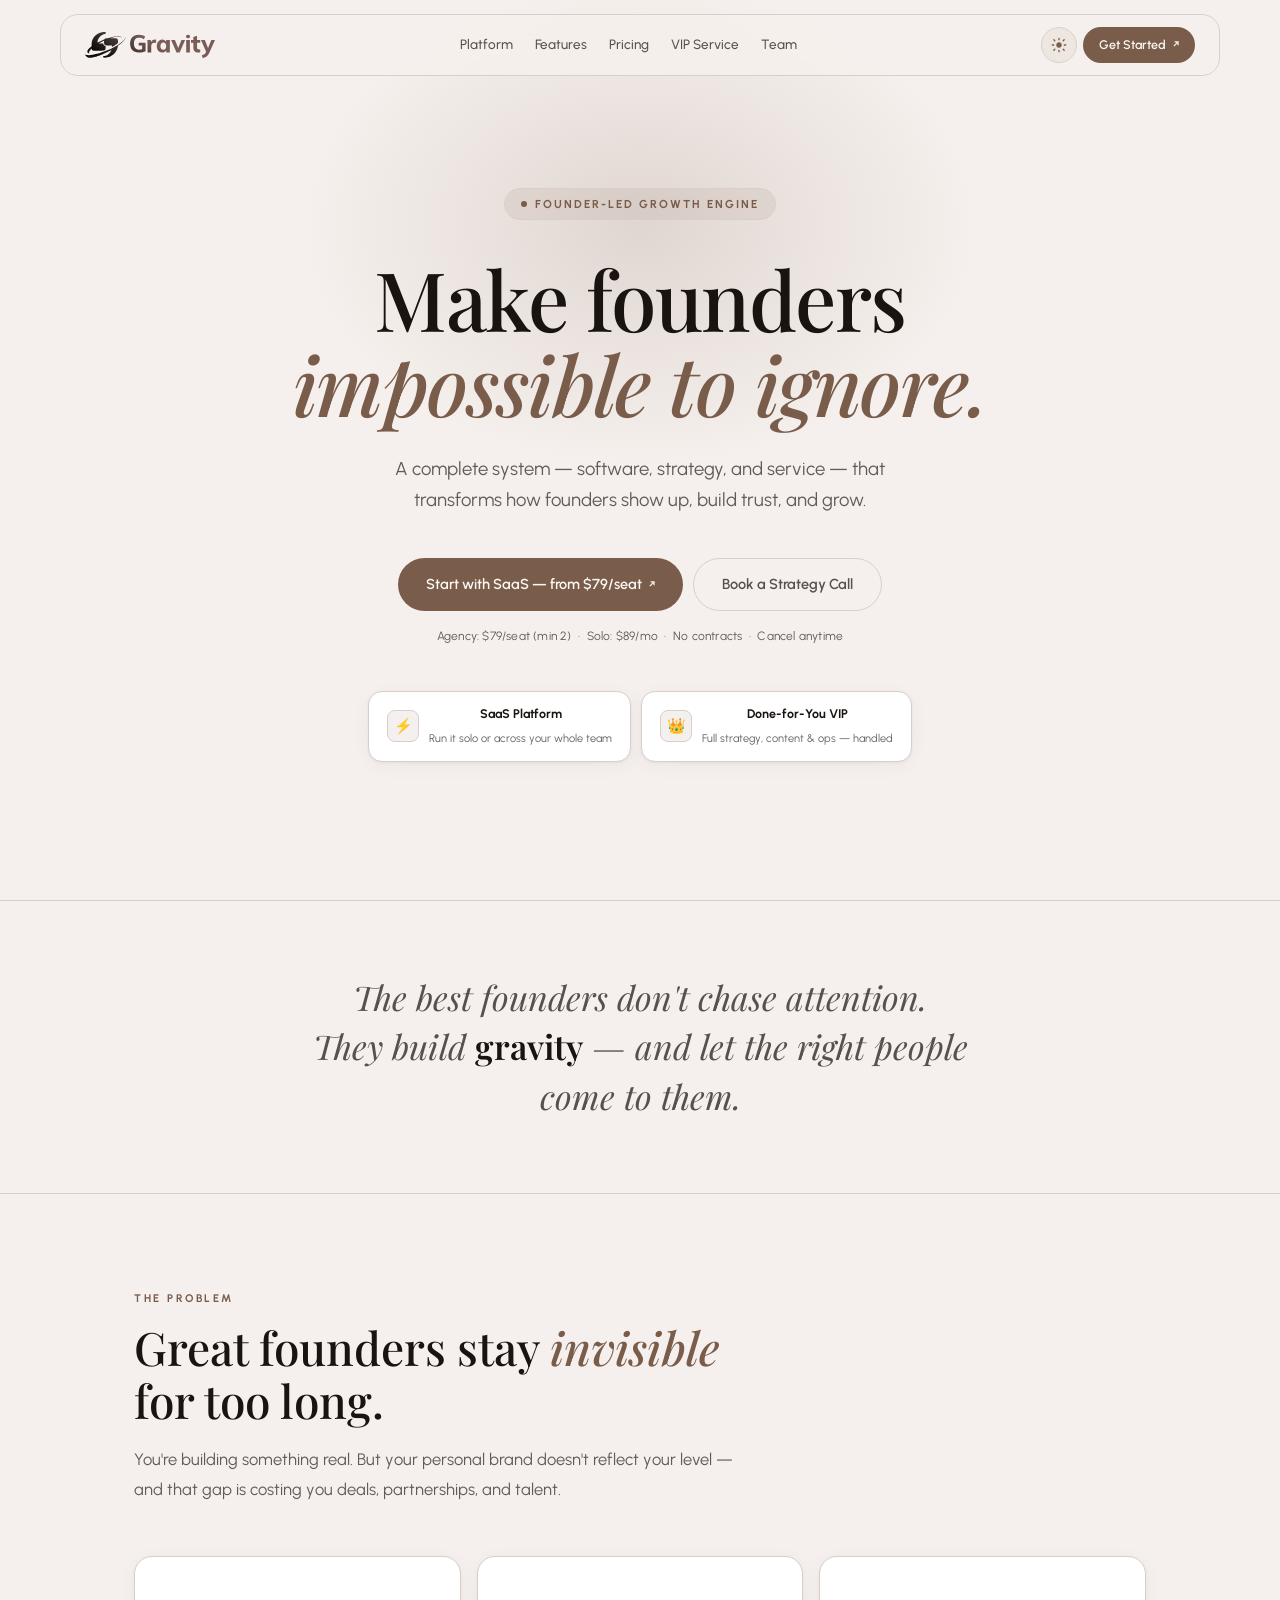
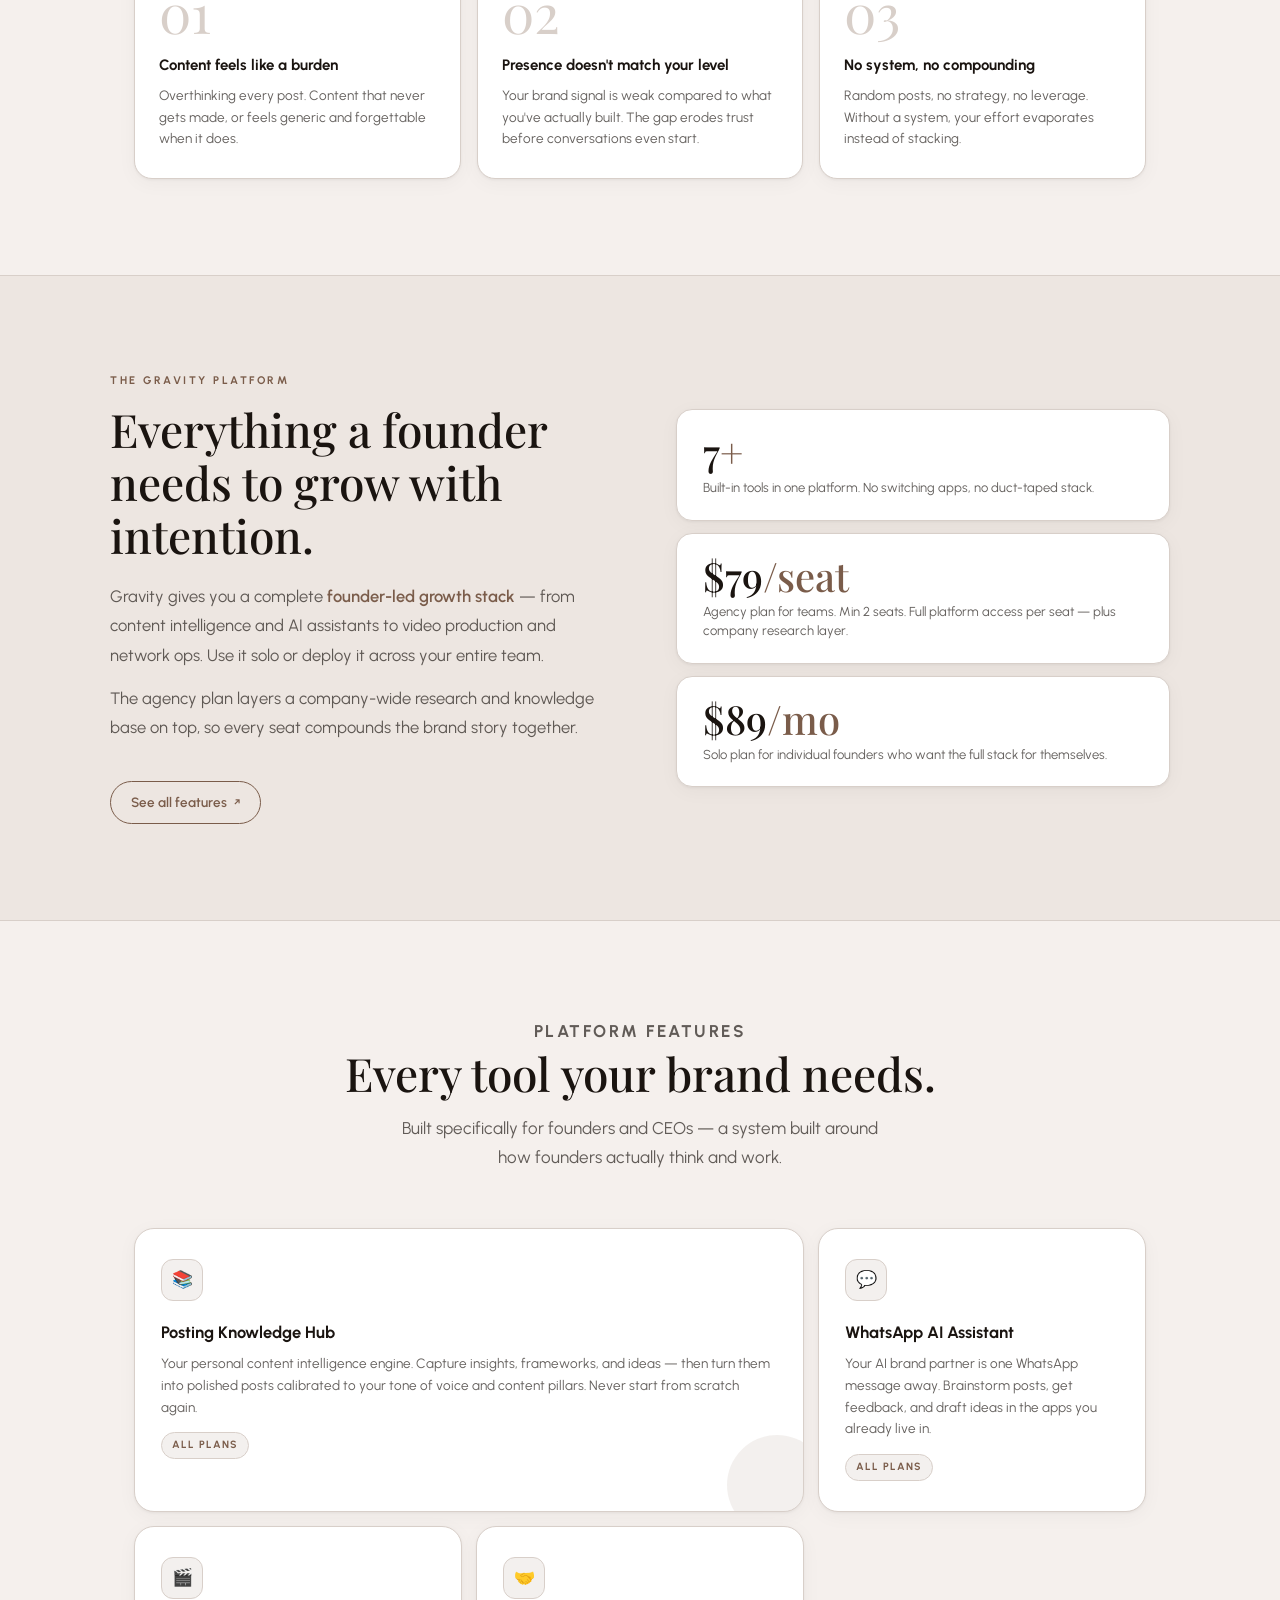
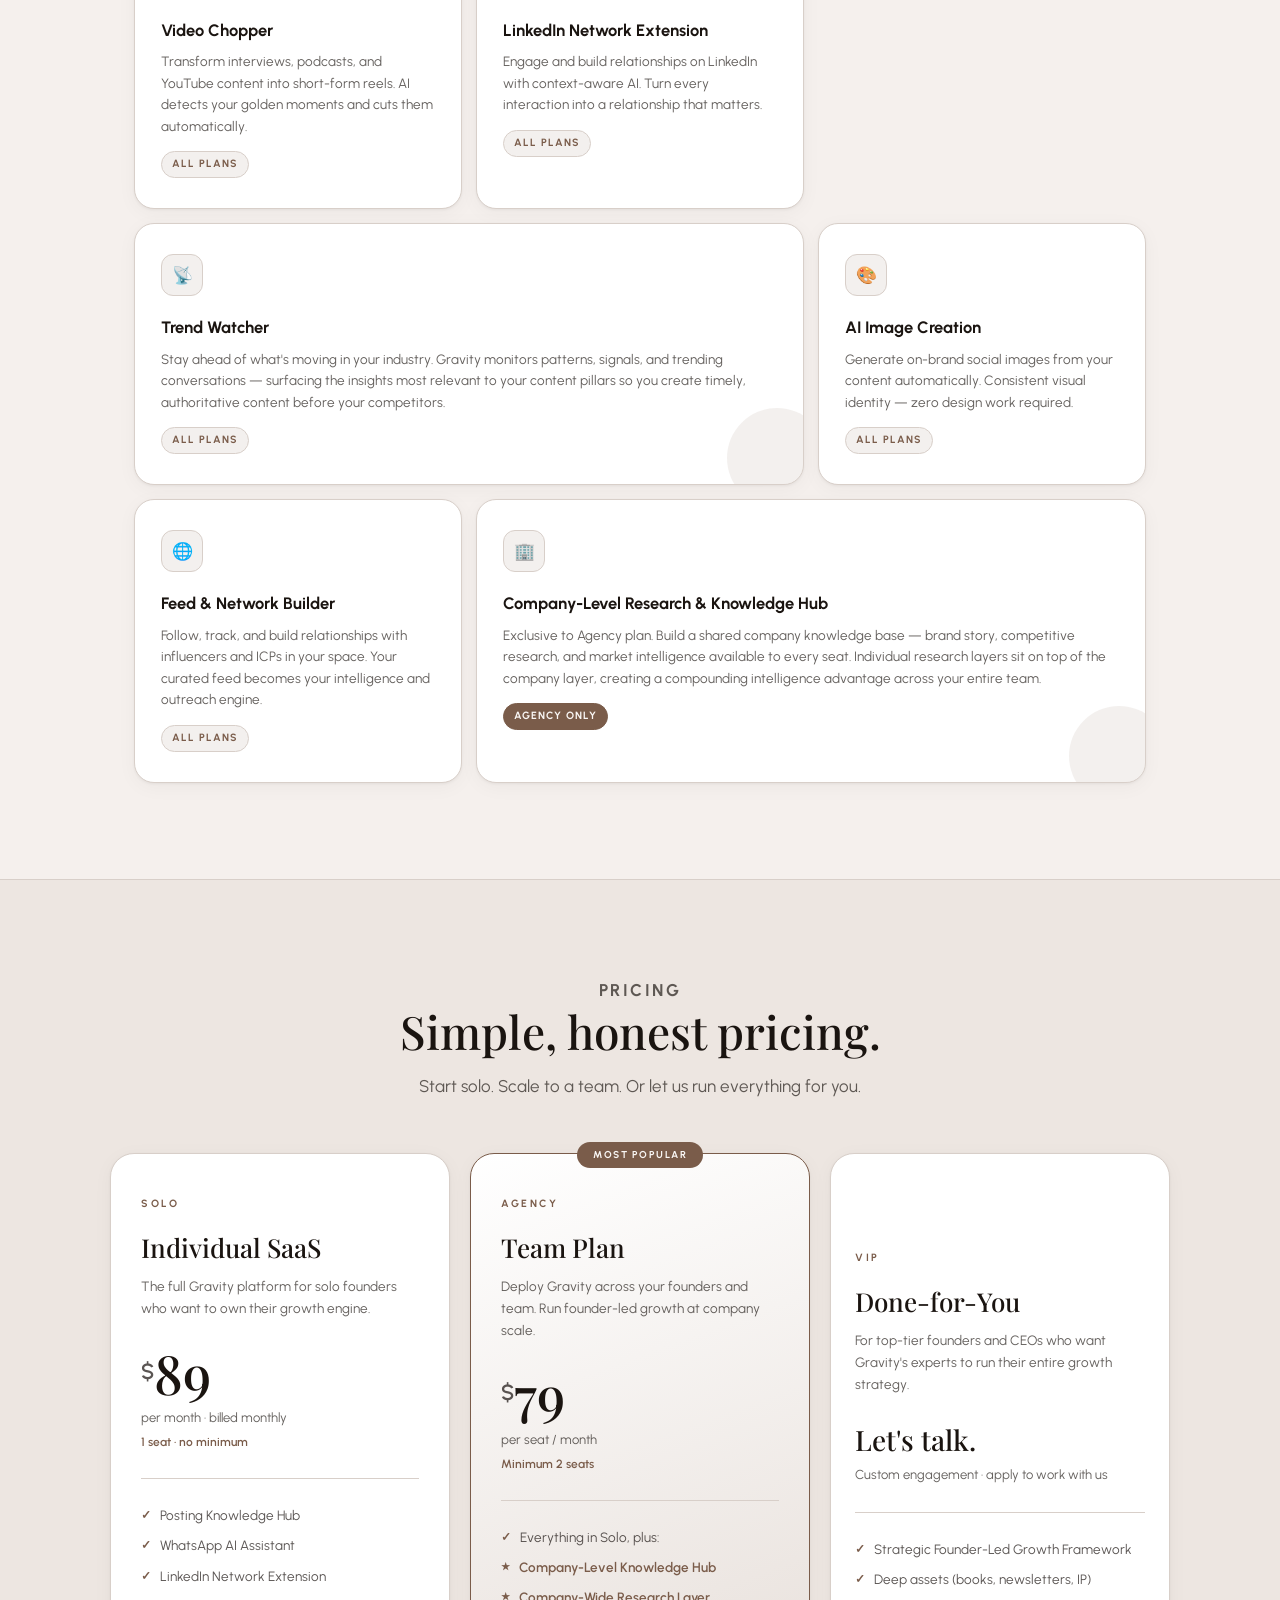
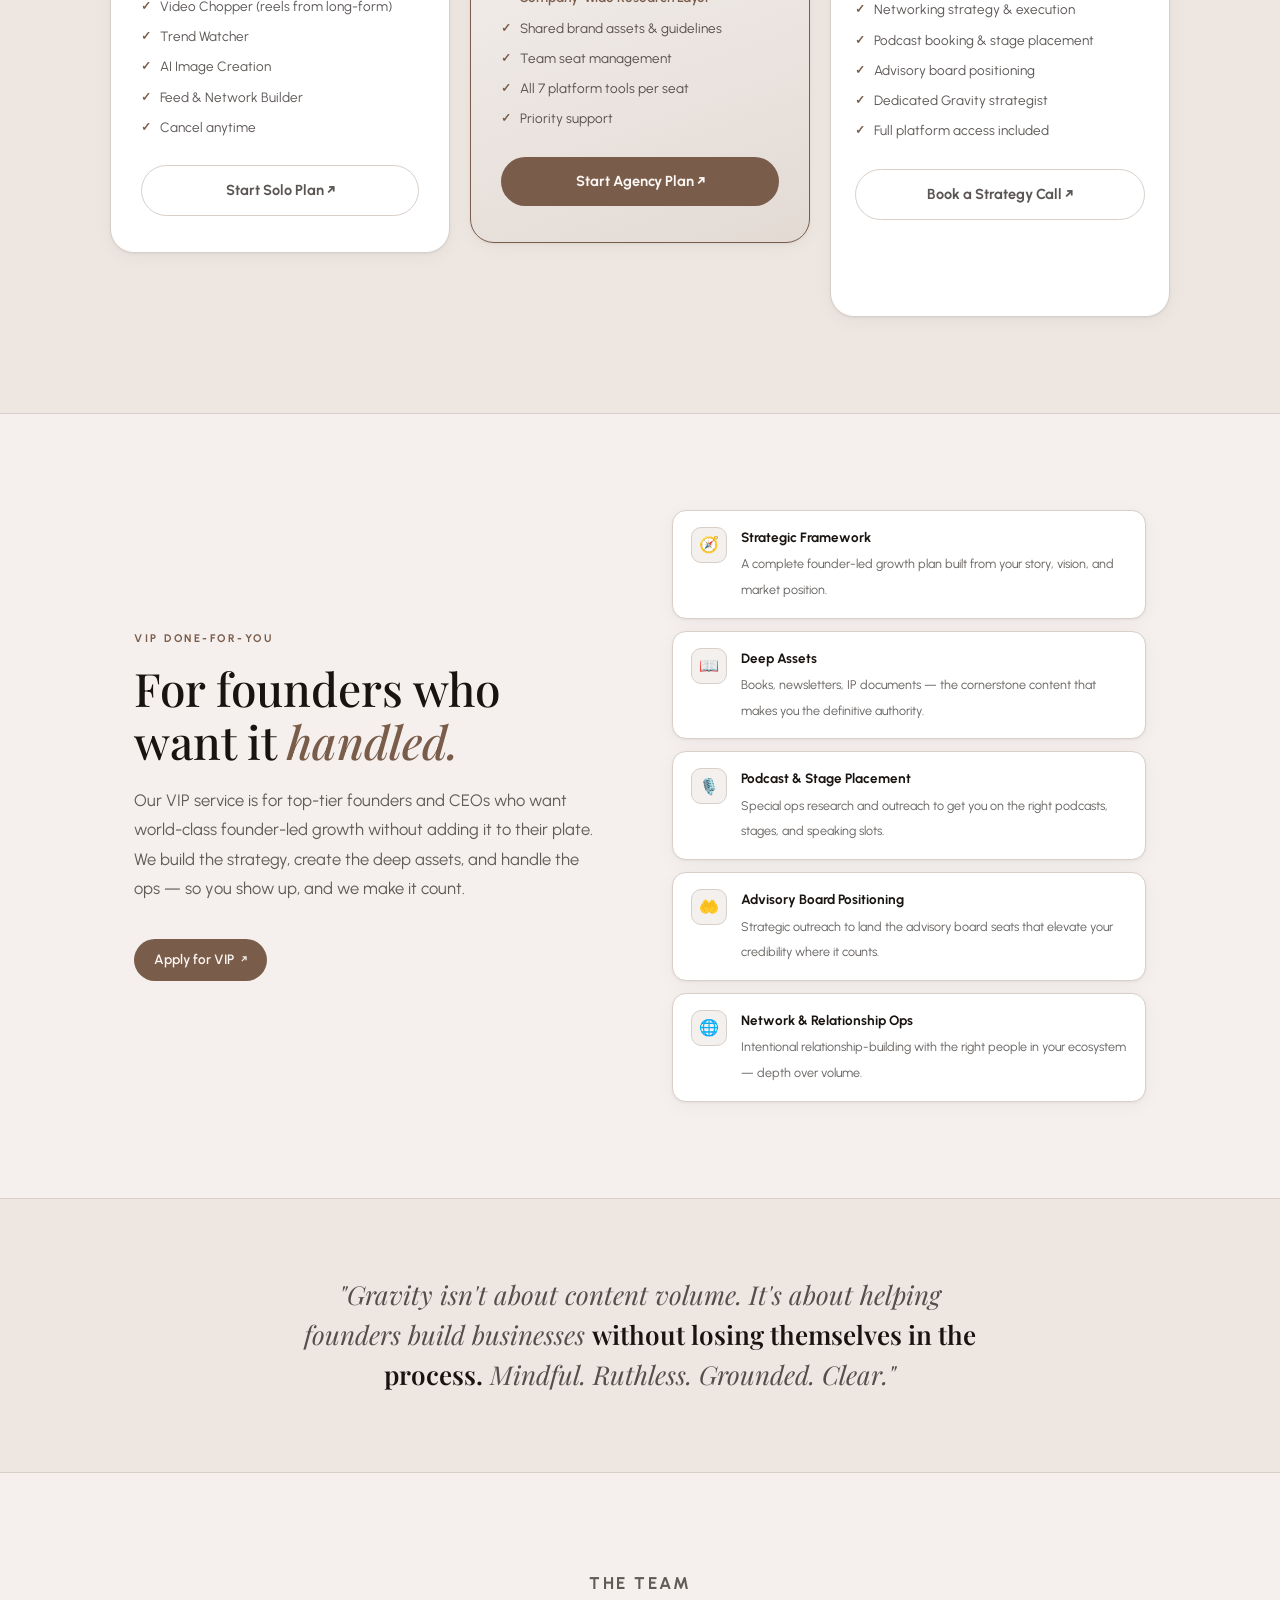
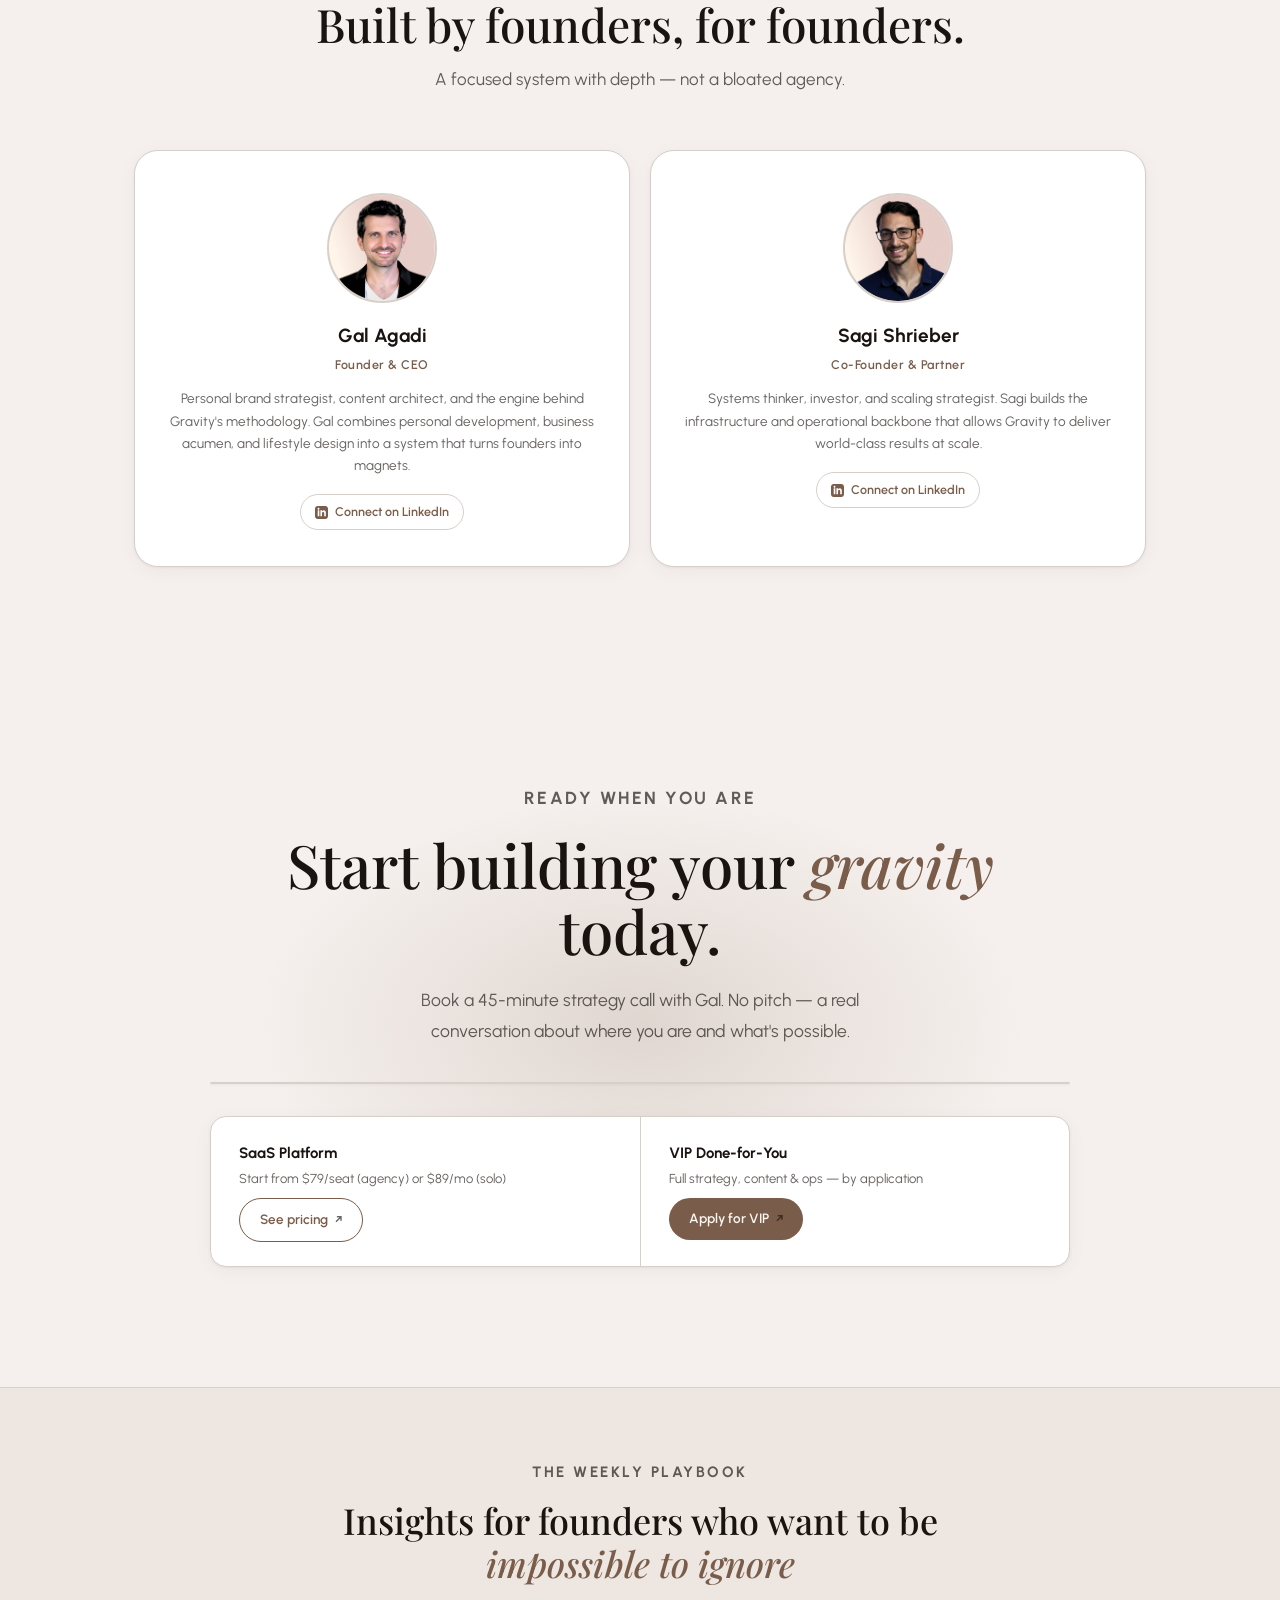
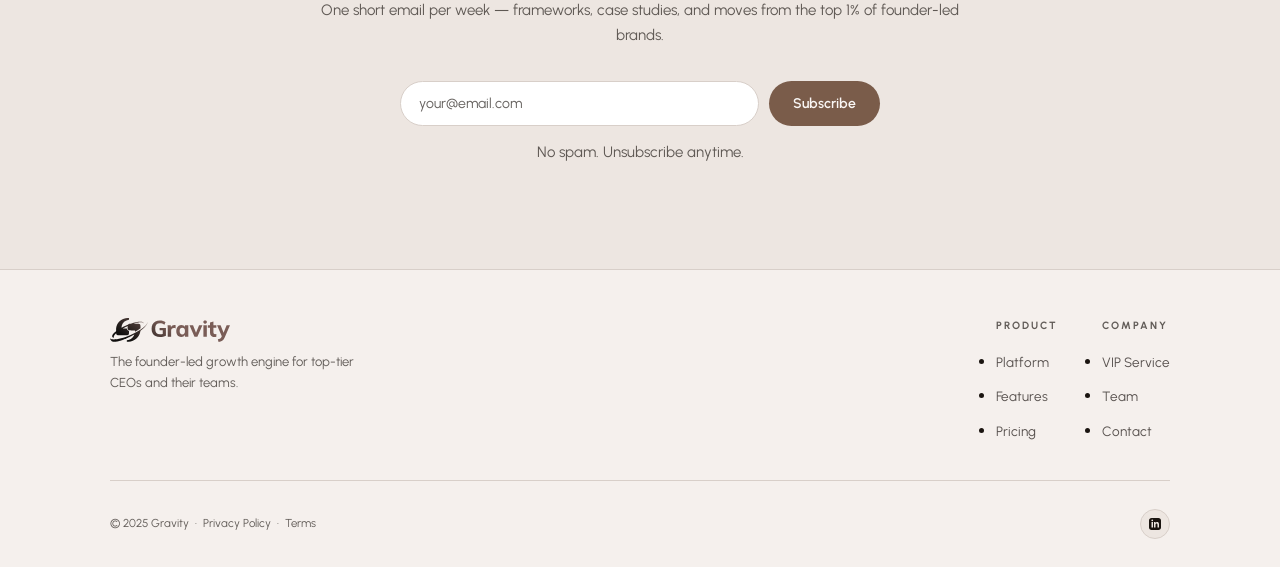
==== index.html @ a38dc1f4 "Add Terms of Service, newsletter bar, and footer legal links - Create terms.html: 17-section ToS und" ====
<!DOCTYPE html>
<html lang="en">
<head>
  <meta charset="UTF-8">
  <meta name="viewport" content="width=device-width, initial-scale=1.0">
  <title>Gravity — Founder-Led Growth Engine</title>
  <meta name="description" content="Gravity is the founder-led growth engine for top-tier CEOs and their teams. SaaS platform from $79/seat, plus done-for-you VIP strategy, content, and ops.">
  <meta property="og:title" content="Gravity — Founder-Led Growth Engine">
  <meta property="og:description" content="Make founders impossible to ignore. SaaS platform + done-for-you VIP service for top-tier founders and CEOs.">
  <meta property="og:url" content="https://growgravity.com">
  <meta property="og:type" content="website">
  <meta property="og:image" content="https://growgravity.com/assets/gravity lite with text.png">
  <meta name="twitter:card" content="summary_large_image">
  <meta name="twitter:title" content="Gravity — Founder-Led Growth Engine">
  <meta name="twitter:description" content="Make founders impossible to ignore. SaaS platform + done-for-you VIP service.">
  <link rel="icon" type="image/svg+xml" href="assets/Gravity ICON - dark.svg">
  <link rel="preconnect" href="https://fonts.googleapis.com">
  <link rel="preconnect" href="https://fonts.gstatic.com" crossorigin>
  <link href="https://fonts.googleapis.com/css2?family=Urbanist:ital,wght@0,300;0,400;0,500;0,600;0,700;0,800;1,400&family=Playfair+Display:ital,wght@0,400;0,500;0,600;1,400;1,500&display=swap" rel="stylesheet">
  <style>
    :root {
      --bg: #F5F0ED;
      --bg2: #EDE6E1;
      --card: #FFFFFF;
      --border: #D8CFC9;
      --t1: #1a1410;
      --t2: rgba(26,20,16,.72);
      --t3: rgba(26,20,16,.68);
      --acc: #7A5C4A;
      --acc2: #A0857A;
      --acc3: #6B5548;
      --hdr: rgba(245,240,237,.9);
      --glow: rgba(139,111,94,.1);
      --glow2: rgba(139,111,94,.2);
      --shadow: 0 1px 3px rgba(26,20,16,.05),0 4px 20px rgba(26,20,16,.04);
      --btn-t: #FAF7F5;
      --svg-f: #1a1410;
    }
    :root.dark {
      --bg: #0C0B0A;
      --bg2: #141210;
      --card: #1A1714;
      --border: #2C2520;
      --t1: #F5F0ED;
      --t2: rgba(245,240,237,.72);
      --t3: rgba(245,240,237,.60);
      --acc: #C9A898;
      --acc2: #B08878;
      --acc3: #E8D5CC;
      --hdr: rgba(12,11,10,.9);
      --glow: rgba(201,168,152,.09);
      --glow2: rgba(201,168,152,.18);
      --shadow: none;
      --btn-t: #0C0B0A;
      --svg-f: #F5F0ED;
    }
    *,*::before,*::after{margin:0;padding:0;box-sizing:border-box}
    html{scroll-behavior:smooth}
    body{font-family:'Urbanist',sans-serif;background:var(--bg);color:var(--t1);line-height:1.6;overflow-x:hidden;transition:background .35s,color .35s}
    a{color:inherit;text-decoration:none}
    img{max-width:100%;height:auto;display:block}

    /* ── HEADER ── */
    .hdr{
      position:fixed;top:14px;left:50%;transform:translateX(-50%);
      z-index:1000;width:calc(100% - 40px);max-width:1160px;height:62px;
      display:flex;align-items:center;justify-content:space-between;padding:0 24px;
      background:var(--hdr);backdrop-filter:blur(20px);-webkit-backdrop-filter:blur(20px);
      border:1px solid var(--border);border-radius:18px;
      transition:background .35s,border-color .35s;
    }
    .hdr-logo img{height:26px}
    .logo-d{display:block}.logo-l{display:none}
    :root.dark .logo-d{display:none}:root.dark .logo-l{display:block}
    .hdr-nav{display:flex;gap:22px}
    .hdr-nav a{font-size:13.5px;font-weight:500;color:var(--t2);transition:color .25s}
    .hdr-nav a:hover{color:var(--acc)}
    .hdr-actions{display:flex;align-items:center;gap:6px}

    /* Buttons */
    .btn{display:inline-flex;align-items:center;gap:7px;padding:10px 20px;border-radius:100px;
      font-family:'Urbanist',sans-serif;font-size:13.5px;font-weight:600;cursor:pointer;
      transition:all .22s;border:none;text-decoration:none;white-space:nowrap}
    .btn-sm{padding:8px 16px;font-size:12.5px}
    .btn-lg{padding:15px 30px;font-size:15.5px}
    .btn-ghost{background:transparent;border:1px solid var(--border);color:var(--t2)}
    .btn-ghost:hover{border-color:var(--acc);color:var(--acc);background:var(--glow)}
    .btn-primary{background:var(--acc);color:var(--btn-t)}
    .btn-primary:hover{background:var(--acc2);transform:translateY(-1px)}
    .btn-outline{background:transparent;border:1.5px solid var(--acc);color:var(--acc)}
    .btn-outline:hover{background:var(--acc);color:var(--btn-t)}
    .arr{font-size:11px;transition:transform .22s}
    .btn:hover .arr{transform:translate(2px,-2px)}
    .ico-btn{width:36px;height:36px;border-radius:50%;border:1px solid var(--border);background:var(--bg2);
      display:flex;align-items:center;justify-content:center;cursor:pointer;transition:all .25s;flex-shrink:0}
    .ico-btn:hover{border-color:var(--acc);background:var(--glow)}
    .ico-btn svg{width:16px;height:16px}

    /* ── HERO ── */
    .hero{min-height:100vh;display:flex;align-items:center;justify-content:center;
      padding:130px 24px 80px;position:relative;overflow:hidden;text-align:center}
    .hero::before{content:'';position:absolute;top:25%;left:50%;transform:translate(-50%,-50%);
      width:700px;height:500px;
      background:radial-gradient(ellipse,var(--glow2) 0%,transparent 68%);pointer-events:none}
    .hero-in{max-width:920px;position:relative;z-index:1}
    .eyebrow{display:inline-flex;align-items:center;gap:8px;padding:6px 16px;
      border:1px solid var(--border);border-radius:100px;
      font-size:11.5px;font-weight:700;letter-spacing:2px;text-transform:uppercase;
      color:var(--acc);margin-bottom:36px;background:var(--glow)}
    .dot{width:6px;height:6px;border-radius:50%;background:var(--acc);
      animation:pdot 2s ease-in-out infinite;flex-shrink:0}
    @keyframes pdot{0%,100%{opacity:.5;transform:scale(1)}50%{opacity:1;transform:scale(1.4)}}
    .hero h1{font-family:'Playfair Display',serif;font-size:82px;font-weight:500;
      line-height:1.04;letter-spacing:-1.5px;margin-bottom:26px}
    .hero h1 em{font-style:italic;color:var(--acc)}
    .hero-sub{font-size:18.5px;color:var(--t3);max-width:540px;margin:0 auto 42px;line-height:1.72}
    .hero-cta{display:flex;justify-content:center;gap:10px;flex-wrap:wrap;margin-bottom:16px}
    .hero-cta .btn{padding:14px 28px;font-size:14.5px}
    .hero-note{font-size:12px;color:var(--t3);letter-spacing:.2px}
    .hero-paths{display:flex;justify-content:center;gap:10px;margin-top:44px;flex-wrap:wrap}
    .path-pill{display:flex;align-items:center;gap:10px;padding:12px 18px;
      border:1px solid var(--border);border-radius:14px;background:var(--card);
      box-shadow:var(--shadow);transition:border-color .25s}
    .path-pill:hover{border-color:var(--acc)}
    .pill-ico{width:32px;height:32px;border-radius:8px;background:var(--glow);
      border:1px solid var(--border);display:flex;align-items:center;justify-content:center;font-size:15px;flex-shrink:0}
    .pill-txt strong{font-size:12.5px;font-weight:700;display:block;color:var(--t1)}
    .pill-txt span{font-size:11px;color:var(--t3)}

    /* ── PHILOSOPHY ── */
    .phi{padding:72px 24px;border-top:1px solid var(--border);border-bottom:1px solid var(--border)}
    .phi-in{max-width:720px;margin:0 auto;text-align:center}
    .phi h2{font-family:'Playfair Display',serif;font-size:34px;font-weight:400;
      font-style:italic;line-height:1.45;color:var(--t2)}
    .phi h2 strong{font-style:normal;font-weight:600;color:var(--t1)}

    /* ── SHARED ── */
    .lbl{font-size:11px;font-weight:700;letter-spacing:2.5px;text-transform:uppercase;color:var(--acc);margin-bottom:14px}
    .sec-h{font-family:'Playfair Display',serif;font-size:46px;font-weight:500;line-height:1.15}
    .sec-p{font-size:16.5px;color:var(--t3);line-height:1.78}

    /* ── PROBLEM ── */
    .problem{padding:96px 24px;max-width:1060px;margin:0 auto}
    .problem-top{margin-bottom:52px;max-width:600px}
    .problem h2{margin-bottom:18px}
    .problem h2 em{font-style:italic;color:var(--acc)}
    .pgrid{display:grid;grid-template-columns:repeat(3,1fr);gap:16px}
    .pc{background:var(--card);border:1px solid var(--border);border-radius:18px;padding:28px 24px;
      box-shadow:var(--shadow);transition:border-color .25s,transform .25s}
    .pc:hover{border-color:var(--acc);transform:translateY(-2px)}
    .pc .pn{font-family:'Playfair Display',serif;font-size:54px;font-weight:400;
      color:var(--border);line-height:1;margin-bottom:14px}
    .pc h4{font-size:15px;font-weight:700;margin-bottom:8px}
    .pc p{font-size:13.5px;color:var(--t3);line-height:1.6}

    /* ── PLATFORM INTRO ── */
    .plat{padding:96px 24px;background:var(--bg2);
      border-top:1px solid var(--border);border-bottom:1px solid var(--border)}
    .plat-in{max-width:1060px;margin:0 auto;display:grid;grid-template-columns:1fr 1fr;gap:72px;align-items:center}
    .plat-l h2{margin-bottom:20px}
    .plat-l .sec-p{margin-bottom:14px}
    .plat-l .sec-p em{color:var(--acc);font-style:normal;font-weight:600}
    .plat-r{display:flex;flex-direction:column;gap:12px}
    .pstat{background:var(--card);border:1px solid var(--border);border-radius:16px;
      padding:22px 26px;box-shadow:var(--shadow)}
    .pstat .num{font-family:'Playfair Display',serif;font-size:40px;font-weight:500;
      color:var(--t1);line-height:1;margin-bottom:6px}
    .pstat .num span{color:var(--acc)}
    .pstat p{font-size:13px;color:var(--t3);line-height:1.5}

    /* ── FEATURES BENTO ── */
    .features{padding:96px 24px;max-width:1060px;margin:0 auto}
    .fhdr{text-align:center;margin-bottom:56px}
    .fhdr h2{margin-bottom:14px}
    .fhdr p{font-size:17px;color:var(--t3);max-width:500px;margin:0 auto;line-height:1.72}
    .bento{display:grid;grid-template-columns:repeat(3,1fr);gap:14px}
    .bc{background:var(--card);border:1px solid var(--border);border-radius:20px;padding:30px 26px;
      box-shadow:var(--shadow);position:relative;overflow:hidden;
      transition:border-color .25s,transform .25s}
    .bc:hover{border-color:var(--acc);transform:translateY(-2px)}
    .bc.w2{grid-column:span 2}
    .bico{width:42px;height:42px;border-radius:12px;background:var(--glow);border:1px solid var(--border);
      display:flex;align-items:center;justify-content:center;margin-bottom:18px;font-size:17px}
    .bc h3{font-size:16.5px;font-weight:700;margin-bottom:8px}
    .bc p{font-size:13.5px;color:var(--t3);line-height:1.6}
    .btag{display:inline-block;margin-top:14px;padding:4px 10px;border-radius:100px;
      background:var(--glow);border:1px solid var(--border);
      font-size:10.5px;font-weight:700;letter-spacing:1px;text-transform:uppercase;color:var(--acc)}
    .btag.ag{color:var(--btn-t);background:var(--acc);border-color:var(--acc)}
    .bc-deco{position:absolute;bottom:-24px;right:-24px;width:100px;height:100px;
      border-radius:50%;background:var(--glow);pointer-events:none}

    /* ── PRICING ── */
    .pricing{padding:96px 24px;background:var(--bg2);
      border-top:1px solid var(--border);border-bottom:1px solid var(--border)}
    .pricing-in{max-width:1060px;margin:0 auto}
    .phdr{text-align:center;margin-bottom:52px}
    .phdr h2{margin-bottom:14px}
    .phdr p{font-size:17px;color:var(--t3);max-width:500px;margin:0 auto;line-height:1.72}
    .pgcards{display:grid;grid-template-columns:repeat(3,1fr);gap:20px;align-items:start}
    .pcard{background:var(--card);border:1px solid var(--border);border-radius:24px;
      padding:42px 30px 36px;position:relative;box-shadow:var(--shadow);
      transition:transform .25s,border-color .25s}
    .pcard:hover{transform:translateY(-4px)}
    .pcard.feat{border-color:var(--acc);
      background:linear-gradient(160deg,var(--card) 0%,var(--glow) 100%)}
    .pbadge{position:absolute;top:-12px;left:50%;transform:translateX(-50%);
      background:var(--acc);color:var(--btn-t);
      font-size:10px;font-weight:700;letter-spacing:1.5px;text-transform:uppercase;
      padding:5px 16px;border-radius:100px;white-space:nowrap}
    .ptier{font-size:10.5px;font-weight:700;letter-spacing:2.5px;text-transform:uppercase;
      color:var(--acc);margin-bottom:14px}
    .ptitle{font-family:'Playfair Display',serif;font-size:26px;font-weight:500;
      color:var(--t1);margin-bottom:8px}
    .pdesc{font-size:13.5px;color:var(--t3);line-height:1.6;margin-bottom:26px}
    .pprice{margin-bottom:26px;padding-bottom:26px;border-bottom:1px solid var(--border)}
    .pprice .amount{font-family:'Playfair Display',serif;font-size:54px;font-weight:500;
      color:var(--t1);line-height:1}
    .pprice .cur{font-family:'Urbanist',sans-serif;font-size:22px;font-weight:600;
      color:var(--t2);vertical-align:top;margin-top:8px;display:inline-block}
    .pprice .per{font-size:13px;color:var(--t3);margin-top:6px}
    .pprice .seats{font-size:12px;color:var(--acc);font-weight:600;margin-top:4px}
    .pcard.vip .pprice .amount{font-size:28px;line-height:1.35}
    .pfeats{list-style:none;display:flex;flex-direction:column;gap:10px;margin-bottom:28px}
    .pfeats li{font-size:13.5px;color:var(--t2);display:flex;align-items:flex-start;gap:9px;line-height:1.5}
    .pfeats li::before{content:'✓';color:var(--acc);font-weight:700;font-size:11.5px;flex-shrink:0;margin-top:2px}
    .pfeats li.ag{color:var(--acc);font-weight:600}
    .pfeats li.ag::before{content:'★';font-size:10px}
    .pcta{display:block;text-align:center;padding:13px 22px;border-radius:100px;
      font-size:14.5px;font-weight:700;cursor:pointer;transition:all .22s;text-decoration:none}
    .pcta.pri{background:var(--acc);color:var(--btn-t);border:none}
    .pcta.pri:hover{background:var(--acc2)}
    .pcta.out{border:1.5px solid var(--border);color:var(--t2);background:transparent}
    .pcta.out:hover{border-color:var(--acc);color:var(--acc)}

    /* ── VIP ── */
    .vip{padding:96px 24px;max-width:1060px;margin:0 auto}
    .vip-in{display:grid;grid-template-columns:1fr 1fr;gap:64px;align-items:center}
    .vip-l h2{margin-bottom:18px}
    .vip-l h2 em{font-style:italic;color:var(--acc)}
    .vip-l .sec-p{margin-bottom:30px}
    .vip-items{display:flex;flex-direction:column;gap:12px}
    .vi{display:flex;align-items:flex-start;gap:14px;padding:16px 18px;
      background:var(--card);border:1px solid var(--border);border-radius:14px;
      box-shadow:var(--shadow);transition:border-color .25s}
    .vi:hover{border-color:var(--acc)}
    .vi-ico{width:36px;height:36px;border-radius:10px;background:var(--glow);
      border:1px solid var(--border);display:flex;align-items:center;justify-content:center;
      font-size:16px;flex-shrink:0}
    .vi-txt strong{font-size:13.5px;font-weight:700;display:block;color:var(--t1);margin-bottom:2px}
    .vi-txt span{font-size:12.5px;color:var(--t3);line-height:1.5}

    /* ── MISSION ── */
    .mission{padding:76px 24px;border-top:1px solid var(--border);border-bottom:1px solid var(--border);
      background:var(--bg2)}
    .mission-in{max-width:700px;margin:0 auto;text-align:center}
    .mission blockquote{font-family:'Playfair Display',serif;font-size:26px;font-weight:400;
      font-style:italic;color:var(--t2);line-height:1.55}
    .mission blockquote strong{color:var(--t1);font-weight:600;font-style:normal}

    /* ── TEAM ── */
    .team{padding:96px 24px;max-width:1060px;margin:0 auto}
    .thdr{text-align:center;margin-bottom:56px}
    .thdr h2{margin-bottom:14px}
    .thdr p{font-size:17px;color:var(--t3);max-width:480px;margin:0 auto;line-height:1.72}
    .tgrid{display:grid;grid-template-columns:1fr 1fr;gap:20px}
    .tcard{background:var(--card);border:1px solid var(--border);border-radius:24px;
      padding:42px 32px 36px;text-align:center;box-shadow:var(--shadow);
      transition:border-color .25s,transform .25s}
    .tcard:hover{border-color:var(--acc);transform:translateY(-3px)}
    .tav{width:110px;height:110px;border-radius:50%;margin:0 auto 18px;overflow:hidden;
      border:2px solid var(--border);background:var(--bg2);transition:border-color .25s}
    .tcard:hover .tav{border-color:var(--acc)}
    .tav img{width:100%;height:100%;object-fit:cover}
    .tcard h3{font-size:19px;font-weight:700;margin-bottom:4px}
    .tcard .role{font-size:12.5px;color:var(--acc);font-weight:600;letter-spacing:.5px;margin-bottom:12px}
    .tcard .bio{font-size:13.5px;color:var(--t3);line-height:1.65}
    .tcard-li{display:inline-flex;align-items:center;gap:7px;margin-top:18px;
      font-size:12.5px;font-weight:600;color:var(--acc);
      padding:7px 14px;border:1px solid var(--border);border-radius:100px;
      transition:all .22s}
    .tcard-li:hover{border-color:var(--acc);background:var(--glow)}
    .tcard-li svg{width:13px;height:13px;fill:var(--acc);flex-shrink:0}

    /* ── FINAL CTA ── */
    .fcta{padding:120px 24px;text-align:center;position:relative;overflow:hidden}
    .fcta::before{content:'';position:absolute;top:50%;left:50%;
      transform:translate(-50%,-50%);width:800px;height:480px;
      background:radial-gradient(ellipse,var(--glow2) 0%,transparent 68%);
      pointer-events:none;animation:gpulse 6s ease-in-out infinite}
    @keyframes gpulse{0%,100%{transform:translate(-50%,-50%) scale(1);opacity:.8}
      50%{transform:translate(-50%,-50%) scale(1.1);opacity:1}}
    .fcta-in{position:relative;z-index:1;max-width:680px;margin:0 auto}
    .fcta h2{font-family:'Playfair Display',serif;font-size:60px;font-weight:500;
      line-height:1.1;margin-bottom:22px}
    .fcta h2 em{font-style:italic;color:var(--acc)}
    .fcta p{font-size:17.5px;color:var(--t3);line-height:1.72;max-width:480px;margin:0 auto 36px}
    .fcta-btns{display:flex;justify-content:center;gap:10px;flex-wrap:wrap}
    .fcta-btns .btn{padding:15px 30px;font-size:15px}
    .fcta-note{margin-top:18px;font-size:12px;color:var(--t3)}

    /* ── FOOTER ── */
    .footer{padding:48px 24px 28px;border-top:1px solid var(--border)}
    .footer-in{max-width:1060px;margin:0 auto}
    .ftop{display:grid;grid-template-columns:1fr auto;gap:48px;align-items:start;margin-bottom:36px}
    .flogo img{height:24px}
    .ftag{font-size:13px;color:var(--t3);margin-top:10px;max-width:260px;line-height:1.6}
    .flinks{display:flex;gap:44px}
    .fcol h5{font-size:10.5px;font-weight:700;letter-spacing:2px;text-transform:uppercase;
      color:var(--t3);margin-bottom:14px}
    .fcol ul{display:flex;flex-direction:column;gap:9px}
    .fcol a{font-size:13.5px;color:var(--t2);transition:color .25s}
    .fcol a:hover{color:var(--acc)}
    .fbot{display:flex;justify-content:space-between;align-items:center;
      padding-top:28px;border-top:1px solid var(--border);flex-wrap:wrap;gap:10px}
    .fcopy{font-size:11.5px;color:var(--t3)}
    .fcopy-link{color:inherit;text-decoration:none;transition:color .25s}
    .fcopy-link:hover{color:var(--acc)}

    /* ── NEWSLETTER BAR ── */
    .nl-bar{padding:72px 24px;background:var(--bg2);border-top:1px solid var(--border)}
    .nl-bar-in{max-width:640px;margin:0 auto;text-align:center}
    .nl-bar .lbl{margin-bottom:14px}
    .nl-bar h2{font-family:'Playfair Display',serif;font-size:36px;font-weight:500;line-height:1.2;margin-bottom:12px}
    .nl-bar h2 em{font-style:italic;color:var(--acc)}
    .nl-bar p{font-size:15px;color:var(--t3);line-height:1.7;margin-bottom:32px}
    .nl-form{display:flex;gap:10px;max-width:480px;margin:0 auto}
    .nl-input{flex:1;padding:13px 18px;border-radius:100px;border:1px solid var(--border);
      background:var(--card);color:var(--t1);font-family:'Urbanist',sans-serif;font-size:14px;
      outline:none;transition:border-color .25s,box-shadow .25s}
    .nl-input::placeholder{color:var(--t3)}
    .nl-input:focus{border-color:var(--acc);box-shadow:0 0 0 3px var(--glow)}
    .nl-submit{padding:13px 24px;border-radius:100px;background:var(--acc);color:var(--btn-t);
      font-family:'Urbanist',sans-serif;font-size:14px;font-weight:600;border:none;
      cursor:pointer;transition:all .25s;white-space:nowrap;flex-shrink:0}
    .nl-submit:hover{background:var(--acc3,var(--acc));transform:translateY(-1px)}
    .nl-note{font-size:11.5px;color:var(--t3);margin-top:14px}
    .nl-success{display:none;font-size:15px;color:var(--acc);font-weight:600;margin-top:12px}
    @media(max-width:520px){
      .nl-form{flex-direction:column}
      .nl-bar h2{font-size:28px}
    }
    .fsoc{display:flex;gap:7px}
    .fsoc a{width:30px;height:30px;border-radius:50%;background:var(--bg2);border:1px solid var(--border);
      display:flex;align-items:center;justify-content:center;transition:all .25s}
    .fsoc a:hover{background:var(--acc);border-color:var(--acc)}
    .fsoc a svg{width:12px;height:12px;fill:var(--svg-f);transition:fill .25s}
    .fsoc a:hover svg{fill:var(--btn-t)}

    /* ── BOOKING ── */
    .booking-wrap{margin:36px 0 32px;border-radius:20px;overflow:hidden;
      border:1px solid var(--border);background:var(--card);box-shadow:var(--shadow)}
    .fcta-paths{display:grid;grid-template-columns:1fr auto 1fr;gap:0;
      background:var(--card);border:1px solid var(--border);border-radius:16px;
      box-shadow:var(--shadow);overflow:hidden}
    .fcta-path{padding:24px 28px;display:flex;flex-direction:column;align-items:flex-start}
    .fcta-path strong{font-size:15px;font-weight:700;color:var(--t1);margin-bottom:4px}
    .fcta-path span{font-size:13px;color:var(--t3);line-height:1.5}
    .fcta-divider{width:1px;background:var(--border)}
    @media(max-width:600px){
      .fcta-paths{grid-template-columns:1fr}
      .fcta-divider{width:auto;height:1px}
    }

    /* ── MOBILE MENU ── */
    .hamburger{display:none;flex-direction:column;gap:5px;cursor:pointer;padding:4px;background:none;border:none}
    .hamburger span{display:block;width:22px;height:2px;background:var(--t1);border-radius:2px;transition:all .25s}
    .mob-menu{display:none;position:fixed;top:0;left:0;right:0;bottom:0;z-index:999;
      background:var(--bg);padding:90px 28px 40px;flex-direction:column;gap:8px}
    .mob-menu.open{display:flex}
    .mob-menu a{font-size:22px;font-weight:600;color:var(--t2);padding:14px 0;
      border-bottom:1px solid var(--border);transition:color .25s}
    .mob-menu a:hover{color:var(--acc)}
    .mob-close{position:absolute;top:20px;right:20px;background:none;border:none;
      font-size:28px;cursor:pointer;color:var(--t2);line-height:1}

    /* ── ANIMATIONS ── */
    .fade{opacity:0;transform:translateY(18px);
      transition:opacity .55s ease,transform .55s ease,background .35s,border-color .35s}
    .fade.in{opacity:1;transform:translateY(0)}

    /* ── RESPONSIVE ── */
    @media(max-width:1024px){
      .hero h1{font-size:60px}
      .pgcards{grid-template-columns:1fr;max-width:460px;margin:0 auto}
      .plat-in{gap:44px}
      .bento{grid-template-columns:repeat(2,1fr)}
      .bc.w2{grid-column:span 2}
      .vip-in{grid-template-columns:1fr;gap:44px}
    }
    @media(max-width:768px){
      .hdr{top:8px;width:calc(100% - 20px);padding:0 14px;height:54px;border-radius:14px}
      .hdr-nav{display:none}
      .hamburger{display:flex}
      .hero{padding:100px 20px 60px}
      .hero h1{font-size:40px;letter-spacing:-.5px}
      .hero-sub{font-size:16px}
      .phi h2{font-size:24px}
      .pgrid{grid-template-columns:1fr}
      .problem h2{font-size:32px}
      .sec-h{font-size:34px}
      .plat-in{grid-template-columns:1fr}
      .bento{grid-template-columns:1fr}
      .bc.w2{grid-column:span 1}
      .tgrid{grid-template-columns:1fr}
      .fcta h2{font-size:36px}
      .ftop{grid-template-columns:1fr}
      .flinks{flex-direction:column;gap:28px}
      .fbot{flex-direction:column;align-items:flex-start}
    }
  </style>
</head>
<body>

<!-- HEADER -->
<header class="hdr">
  <div class="hdr-logo">
    <img src="assets/Gravity Logo - dark.svg" alt="Gravity" class="logo-d">
    <img src="assets/Gravity Logo - lite.svg" alt="Gravity" class="logo-l">
  </div>
  <nav class="hdr-nav">
    <a href="#platform">Platform</a>
    <a href="#features">Features</a>
    <a href="#pricing">Pricing</a>
    <a href="#vip">VIP Service</a>
    <a href="#team">Team</a>
  </nav>
  <button class="hamburger" onclick="openMobMenu()" aria-label="Open menu">
    <span></span><span></span><span></span>
  </button>
  <div class="hdr-actions">
    <button class="ico-btn" onclick="toggleTheme()" aria-label="Toggle theme">
      <svg id="isun" viewBox="0 0 24 24" fill="none" stroke="var(--acc)" stroke-width="2" stroke-linecap="round">
        <circle cx="12" cy="12" r="4" fill="var(--acc)" stroke="none"/>
        <path d="M12 2v2M12 20v2M4.22 4.22l1.42 1.42M18.36 18.36l1.42 1.42M2 12h2M20 12h2M4.22 19.78l1.42-1.42M18.36 5.64l1.42-1.42"/>
      </svg>
      <svg id="imoon" viewBox="0 0 24 24" style="display:none">
        <path d="M21 12.79A9 9 0 1 1 11.21 3 7 7 0 0 0 21 12.79z" fill="var(--acc)"/>
      </svg>
    </button>
    <a href="#contact" class="btn btn-primary btn-sm">
      Get Started <span class="arr">&#8599;</span>
    </a>
  </div>
</header>

<!-- MOBILE MENU -->
<div class="mob-menu" id="mobMenu">
  <button class="mob-close" onclick="closeMobMenu()" aria-label="Close menu">&#x2715;</button>
  <a href="#platform" onclick="closeMobMenu()">Platform</a>
  <a href="#features" onclick="closeMobMenu()">Features</a>
  <a href="#pricing" onclick="closeMobMenu()">Pricing</a>
  <a href="#vip" onclick="closeMobMenu()">VIP Service</a>
  <a href="#team" onclick="closeMobMenu()">Team</a>
  <a href="#contact" onclick="closeMobMenu()" style="margin-top:16px;color:var(--acc)">Get Started ↗</a>
</div>

<!-- HERO -->
<section class="hero">
  <div class="hero-in">
    <div class="eyebrow"><span class="dot"></span>Founder-Led Growth Engine</div>
    <h1>Make founders<br><em>impossible to ignore.</em></h1>
    <p class="hero-sub">A complete system — software, strategy, and service — that transforms how founders show up, build trust, and grow.</p>
    <div class="hero-cta">
      <a href="#pricing" class="btn btn-primary">
        Start with SaaS — from $79/seat <span class="arr">&#8599;</span>
      </a>
      <a href="#contact" class="btn btn-ghost">Book a Strategy Call</a>
    </div>
    <p class="hero-note">Agency: $79/seat (min 2) &nbsp;·&nbsp; Solo: $89/mo &nbsp;·&nbsp; No contracts &nbsp;·&nbsp; Cancel anytime</p>
    <div class="hero-paths">
      <div class="path-pill">
        <div class="pill-ico">⚡</div>
        <div class="pill-txt">
          <strong>SaaS Platform</strong>
          <span>Run it solo or across your whole team</span>
        </div>
      </div>
      <div class="path-pill">
        <div class="pill-ico">👑</div>
        <div class="pill-txt">
          <strong>Done-for-You VIP</strong>
          <span>Full strategy, content &amp; ops — handled</span>
        </div>
      </div>
    </div>
  </div>
</section>

<!-- PHILOSOPHY -->
<div class="phi">
  <div class="phi-in">
    <h2>The best founders don't chase attention.<br>They build <strong>gravity</strong> — and let the right people come to them.</h2>
  </div>
</div>

<!-- PROBLEM -->
<section class="problem" id="problem">
  <div class="problem-top">
    <p class="lbl">The Problem</p>
    <h2 class="sec-h">Great founders stay <em>invisible</em> for too long.</h2>
    <p class="sec-p" style="margin-top:16px">You're building something real. But your personal brand doesn't reflect your level — and that gap is costing you deals, partnerships, and talent.</p>
  </div>
  <div class="pgrid">
    <div class="pc fade">
      <div class="pn">01</div>
      <h4>Content feels like a burden</h4>
      <p>Overthinking every post. Content that never gets made, or feels generic and forgettable when it does.</p>
    </div>
    <div class="pc fade">
      <div class="pn">02</div>
      <h4>Presence doesn't match your level</h4>
      <p>Your brand signal is weak compared to what you've actually built. The gap erodes trust before conversations even start.</p>
    </div>
    <div class="pc fade">
      <div class="pn">03</div>
      <h4>No system, no compounding</h4>
      <p>Random posts, no strategy, no leverage. Without a system, your effort evaporates instead of stacking.</p>
    </div>
  </div>
</section>

<!-- PLATFORM INTRO -->
<section class="plat" id="platform">
  <div class="plat-in">
    <div class="plat-l">
      <p class="lbl">The Gravity Platform</p>
      <h2 class="sec-h">Everything a founder needs to grow with intention.</h2>
      <p class="sec-p" style="margin-top:18px">Gravity gives you a complete <em>founder-led growth stack</em> — from content intelligence and AI assistants to video production and network ops. Use it solo or deploy it across your entire team.</p>
      <p class="sec-p">The agency plan layers a company-wide research and knowledge base on top, so every seat compounds the brand story together.</p>
      <a href="#features" class="btn btn-outline" style="margin-top:24px">
        See all features <span class="arr">&#8599;</span>
      </a>
    </div>
    <div class="plat-r">
      <div class="pstat fade">
        <div class="num">7<span>+</span></div>
        <p>Built-in tools in one platform. No switching apps, no duct-taped stack.</p>
      </div>
      <div class="pstat fade">
        <div class="num">$79<span>/seat</span></div>
        <p>Agency plan for teams. Min 2 seats. Full platform access per seat — plus company research layer.</p>
      </div>
      <div class="pstat fade">
        <div class="num">$89<span>/mo</span></div>
        <p>Solo plan for individual founders who want the full stack for themselves.</p>
      </div>
    </div>
  </div>
</section>

<!-- FEATURES BENTO -->
<section class="features" id="features">
  <div class="fhdr">
    <p class="lbl">Platform Features</p>
    <h2 class="sec-h">Every tool your brand needs.</h2>
    <p>Built specifically for founders and CEOs — a system built around how founders actually think and work.</p>
  </div>
  <div class="bento">

    <div class="bc w2 fade">
      <div class="bico">📚</div>
      <h3>Posting Knowledge Hub</h3>
      <p>Your personal content intelligence engine. Capture insights, frameworks, and ideas — then turn them into polished posts calibrated to your tone of voice and content pillars. Never start from scratch again.</p>
      <span class="btag">All plans</span>
      <div class="bc-deco"></div>
    </div>

    <div class="bc fade">
      <div class="bico">💬</div>
      <h3>WhatsApp AI Assistant</h3>
      <p>Your AI brand partner is one WhatsApp message away. Brainstorm posts, get feedback, and draft ideas in the apps you already live in.</p>
      <span class="btag">All plans</span>
    </div>

    <div class="bc fade">
      <div class="bico">🎬</div>
      <h3>Video Chopper</h3>
      <p>Transform interviews, podcasts, and YouTube content into short-form reels. AI detects your golden moments and cuts them automatically.</p>
      <span class="btag">All plans</span>
    </div>

    <div class="bc fade">
      <div class="bico">🤝</div>
      <h3>LinkedIn Network Extension</h3>
      <p>Engage and build relationships on LinkedIn with context-aware AI. Turn every interaction into a relationship that matters.</p>
      <span class="btag">All plans</span>
    </div>

    <div class="bc w2 fade">
      <div class="bico">📡</div>
      <h3>Trend Watcher</h3>
      <p>Stay ahead of what's moving in your industry. Gravity monitors patterns, signals, and trending conversations — surfacing the insights most relevant to your content pillars so you create timely, authoritative content before your competitors.</p>
      <span class="btag">All plans</span>
      <div class="bc-deco"></div>
    </div>

    <div class="bc fade">
      <div class="bico">🎨</div>
      <h3>AI Image Creation</h3>
      <p>Generate on-brand social images from your content automatically. Consistent visual identity — zero design work required.</p>
      <span class="btag">All plans</span>
    </div>

    <div class="bc fade">
      <div class="bico">🌐</div>
      <h3>Feed &amp; Network Builder</h3>
      <p>Follow, track, and build relationships with influencers and ICPs in your space. Your curated feed becomes your intelligence and outreach engine.</p>
      <span class="btag">All plans</span>
    </div>

    <div class="bc w2 fade">
      <div class="bico">🏢</div>
      <h3>Company-Level Research &amp; Knowledge Hub</h3>
      <p>Exclusive to Agency plan. Build a shared company knowledge base — brand story, competitive research, and market intelligence available to every seat. Individual research layers sit on top of the company layer, creating a compounding intelligence advantage across your entire team.</p>
      <span class="btag ag">Agency Only</span>
      <div class="bc-deco"></div>
    </div>

  </div>
</section>

<!-- PRICING -->
<section class="pricing" id="pricing">
  <div class="pricing-in">
    <div class="phdr">
      <p class="lbl">Pricing</p>
      <h2 class="sec-h">Simple, honest pricing.</h2>
      <p>Start solo. Scale to a team. Or let us run everything for you.</p>
    </div>
    <div class="pgcards">

      <!-- SOLO -->
      <div class="pcard fade">
        <p class="ptier">Solo</p>
        <h3 class="ptitle">Individual SaaS</h3>
        <p class="pdesc">The full Gravity platform for solo founders who want to own their growth engine.</p>
        <div class="pprice">
          <div><span class="cur">$</span><span class="amount">89</span></div>
          <p class="per">per month · billed monthly</p>
          <p class="seats">1 seat · no minimum</p>
        </div>
        <ul class="pfeats">
          <li>Posting Knowledge Hub</li>
          <li>WhatsApp AI Assistant</li>
          <li>LinkedIn Network Extension</li>
          <li>Video Chopper (reels from long-form)</li>
          <li>Trend Watcher</li>
          <li>AI Image Creation</li>
          <li>Feed &amp; Network Builder</li>
          <li>Cancel anytime</li>
        </ul>
        <a href="#contact" class="pcta out">Start Solo Plan &#8599;</a>
      </div>

      <!-- AGENCY -->
      <div class="pcard feat fade">
        <span class="pbadge">Most Popular</span>
        <p class="ptier">Agency</p>
        <h3 class="ptitle">Team Plan</h3>
        <p class="pdesc">Deploy Gravity across your founders and team. Run founder-led growth at company scale.</p>
        <div class="pprice">
          <div><span class="cur">$</span><span class="amount">79</span></div>
          <p class="per">per seat / month</p>
          <p class="seats">Minimum 2 seats</p>
        </div>
        <ul class="pfeats">
          <li>Everything in Solo, plus:</li>
          <li class="ag">Company-Level Knowledge Hub</li>
          <li class="ag">Company-Wide Research Layer</li>
          <li>Shared brand assets &amp; guidelines</li>
          <li>Team seat management</li>
          <li>All 7 platform tools per seat</li>
          <li>Priority support</li>
        </ul>
        <a href="#contact" class="pcta pri">Start Agency Plan &#8599;</a>
      </div>

      <!-- VIP -->
      <div class="pcard vip fade">
        <p class="ptier">VIP</p>
        <h3 class="ptitle">Done-for-You</h3>
        <p class="pdesc">For top-tier founders and CEOs who want Gravity's experts to run their entire growth strategy.</p>
        <div class="pprice">
          <div><span class="amount">Let's talk.</span></div>
          <p class="per">Custom engagement · apply to work with us</p>
        </div>
        <ul class="pfeats">
          <li>Strategic Founder-Led Growth Framework</li>
          <li>Deep assets (books, newsletters, IP)</li>
          <li>Networking strategy &amp; execution</li>
          <li>Podcast booking &amp; stage placement</li>
          <li>Advisory board positioning</li>
          <li>Dedicated Gravity strategist</li>
          <li>Full platform access included</li>
        </ul>
        <a href="#contact" class="pcta out">Book a Strategy Call &#8599;</a>
      </div>

    </div>
  </div>
</section>

<!-- VIP SERVICE -->
<section class="vip" id="vip">
  <div class="vip-in">
    <div class="vip-l">
      <p class="lbl">VIP Done-for-You</p>
      <h2 class="sec-h">For founders who want it <em>handled.</em></h2>
      <p class="sec-p" style="margin-top:16px">Our VIP service is for top-tier founders and CEOs who want world-class founder-led growth without adding it to their plate. We build the strategy, create the deep assets, and handle the ops — so you show up, and we make it count.</p>
      <a href="https://tidycal.com/m204nr5/45-minute-meeting" target="_blank" rel="noopener" class="btn btn-primary" style="margin-top:6px">
        Apply for VIP <span class="arr">&#8599;</span>
      </a>
    </div>
    <div class="vip-items">
      <div class="vi fade">
        <div class="vi-ico">🧭</div>
        <div class="vi-txt">
          <strong>Strategic Framework</strong>
          <span>A complete founder-led growth plan built from your story, vision, and market position.</span>
        </div>
      </div>
      <div class="vi fade">
        <div class="vi-ico">📖</div>
        <div class="vi-txt">
          <strong>Deep Assets</strong>
          <span>Books, newsletters, IP documents — the cornerstone content that makes you the definitive authority.</span>
        </div>
      </div>
      <div class="vi fade">
        <div class="vi-ico">🎙️</div>
        <div class="vi-txt">
          <strong>Podcast &amp; Stage Placement</strong>
          <span>Special ops research and outreach to get you on the right podcasts, stages, and speaking slots.</span>
        </div>
      </div>
      <div class="vi fade">
        <div class="vi-ico">🤲</div>
        <div class="vi-txt">
          <strong>Advisory Board Positioning</strong>
          <span>Strategic outreach to land the advisory board seats that elevate your credibility where it counts.</span>
        </div>
      </div>
      <div class="vi fade">
        <div class="vi-ico">🌐</div>
        <div class="vi-txt">
          <strong>Network &amp; Relationship Ops</strong>
          <span>Intentional relationship-building with the right people in your ecosystem — depth over volume.</span>
        </div>
      </div>
    </div>
  </div>
</section>

<!-- MISSION -->
<div class="mission">
  <div class="mission-in">
    <blockquote>"Gravity isn't about content volume. It's about helping founders build businesses <strong>without losing themselves in the process.</strong> Mindful. Ruthless. Grounded. Clear."</blockquote>
  </div>
</div>

<!-- TEAM -->
<section class="team" id="team">
  <div class="thdr">
    <p class="lbl">The Team</p>
    <h2 class="sec-h">Built by founders, for founders.</h2>
    <p>A focused system with depth — not a bloated agency.</p>
  </div>
  <div class="tgrid">
    <div class="tcard fade">
      <div class="tav"><img src="assets/gal profile image lite.png" alt="Gal Agadi"></div>
      <h3>Gal Agadi</h3>
      <p class="role">Founder &amp; CEO</p>
      <p class="bio">Personal brand strategist, content architect, and the engine behind Gravity's methodology. Gal combines personal development, business acumen, and lifestyle design into a system that turns founders into magnets.</p>
      <a href="https://www.linkedin.com/in/galagadi/" target="_blank" rel="noopener" class="tcard-li" aria-label="Gal on LinkedIn">
        <svg viewBox="0 0 24 24"><path d="M19 0h-14c-2.761 0-5 2.239-5 5v14c0 2.761 2.239 5 5 5h14c2.762 0 5-2.239 5-5v-14c0-2.761-2.238-5-5-5zm-11 19h-3v-11h3v11zm-1.5-12.268c-.966 0-1.75-.79-1.75-1.764s.784-1.764 1.75-1.764 1.75.79 1.75 1.764-.783 1.764-1.75 1.764zm13.5 12.268h-3v-5.604c0-3.368-4-3.113-4 0v5.604h-3v-11h3v1.765c1.396-2.586 7-2.777 7 2.476v6.759z"/></svg>
        Connect on LinkedIn
      </a>
    </div>
    <div class="tcard fade">
      <div class="tav"><img src="assets/sagi profile pic.png" alt="Sagi Shrieber"></div>
      <h3>Sagi Shrieber</h3>
      <p class="role">Co-Founder &amp; Partner</p>
      <p class="bio">Systems thinker, investor, and scaling strategist. Sagi builds the infrastructure and operational backbone that allows Gravity to deliver world-class results at scale.</p>
      <a href="https://www.linkedin.com/in/sagishrieber" target="_blank" rel="noopener" class="tcard-li" aria-label="Sagi on LinkedIn">
        <svg viewBox="0 0 24 24"><path d="M19 0h-14c-2.761 0-5 2.239-5 5v14c0 2.761 2.239 5 5 5h14c2.762 0 5-2.239 5-5v-14c0-2.761-2.238-5-5-5zm-11 19h-3v-11h3v11zm-1.5-12.268c-.966 0-1.75-.79-1.75-1.764s.784-1.764 1.75-1.764 1.75.79 1.75 1.764-.783 1.764-1.75 1.764zm13.5 12.268h-3v-5.604c0-3.368-4-3.113-4 0v5.604h-3v-11h3v1.765c1.396-2.586 7-2.777 7 2.476v6.759z"/></svg>
        Connect on LinkedIn
      </a>
    </div>
  </div>
</section>

<!-- FINAL CTA -->
<section class="fcta" id="contact">
  <div class="fcta-in" style="max-width:860px">
    <p class="lbl" style="text-align:center;margin-bottom:18px">Ready when you are</p>
    <h2>Start building your <em>gravity</em> today.</h2>
    <p>Book a 45-minute strategy call with Gal. No pitch — a real conversation about where you are and what's possible.</p>
    <div class="booking-wrap">
      <div id="tidycal-embed" data-path="m204nr5/45-minute-meeting"></div>
    </div>
    <div class="fcta-paths">
      <div class="fcta-path">
        <strong>SaaS Platform</strong>
        <span>Start from $79/seat (agency) or $89/mo (solo)</span>
        <a href="#pricing" class="btn btn-outline" style="margin-top:10px">See pricing <span class="arr">&#8599;</span></a>
      </div>
      <div class="fcta-divider"></div>
      <div class="fcta-path">
        <strong>VIP Done-for-You</strong>
        <span>Full strategy, content &amp; ops — by application</span>
        <a href="https://tidycal.com/m204nr5/45-minute-meeting" target="_blank" rel="noopener" class="btn btn-primary" style="margin-top:10px">Apply for VIP <span class="arr">&#8599;</span></a>
      </div>
    </div>
  </div>
</section>

<!-- NEWSLETTER BAR -->
<section class="nl-bar">
  <div class="nl-bar-in">
    <p class="lbl">The Weekly Playbook</p>
    <h2>Insights for founders who want to be <em>impossible to ignore</em></h2>
    <p>One short email per week — frameworks, case studies, and moves from the top 1% of founder-led brands.</p>
    <form class="nl-form" id="nl-form" onsubmit="nlSubmit(event)">
      <input class="nl-input" type="email" id="nl-email" placeholder="your@email.com" required aria-label="Email address">
      <button class="nl-submit" type="submit">Subscribe</button>
    </form>
    <p class="nl-success" id="nl-success">You're in. Check your inbox for a confirmation.</p>
    <p class="nl-note">No spam. Unsubscribe anytime.</p>
  </div>
</section>

<!-- FOOTER -->
<footer class="footer">
  <div class="footer-in">
    <div class="ftop">
      <div>
        <div class="flogo">
          <img src="assets/Gravity Logo - dark.svg" alt="Gravity" class="logo-d">
          <img src="assets/Gravity Logo - lite.svg" alt="Gravity" class="logo-l">
        </div>
        <p class="ftag">The founder-led growth engine for top-tier CEOs and their teams.</p>
      </div>
      <div class="flinks">
        <div class="fcol">
          <h5>Product</h5>
          <ul>
            <li><a href="#platform">Platform</a></li>
            <li><a href="#features">Features</a></li>
            <li><a href="#pricing">Pricing</a></li>
          </ul>
        </div>
        <div class="fcol">
          <h5>Company</h5>
          <ul>
            <li><a href="#vip">VIP Service</a></li>
            <li><a href="#team">Team</a></li>
            <li><a href="#contact">Contact</a></li>
          </ul>
        </div>
      </div>
    </div>
    <div class="fbot">
      <p class="fcopy">&copy; 2025 Gravity &nbsp;·&nbsp; <a href="privacy.html" class="fcopy-link">Privacy Policy</a> &nbsp;·&nbsp; <a href="terms.html" class="fcopy-link">Terms</a></p>
      <div class="fsoc">
        <a href="https://www.linkedin.com/company/gravity-brand/" target="_blank" rel="noopener" aria-label="Gravity on LinkedIn">
          <svg viewBox="0 0 24 24"><path d="M19 0h-14c-2.761 0-5 2.239-5 5v14c0 2.761 2.239 5 5 5h14c2.762 0 5-2.239 5-5v-14c0-2.761-2.238-5-5-5zm-11 19h-3v-11h3v11zm-1.5-12.268c-.966 0-1.75-.79-1.75-1.764s.784-1.764 1.75-1.764 1.75.79 1.75 1.764-.783 1.764-1.75 1.764zm13.5 12.268h-3v-5.604c0-3.368-4-3.113-4 0v5.604h-3v-11h3v1.765c1.396-2.586 7-2.777 7 2.476v6.759z"/></svg>
        </a>
      </div>
    </div>
  </div>
</footer>

<script>
  function toggleTheme() {
    const dark = document.documentElement.classList.toggle('dark');
    document.getElementById('isun').style.display = dark ? 'none' : 'block';
    document.getElementById('imoon').style.display = dark ? 'block' : 'none';
    localStorage.setItem('g-theme', dark ? 'dark' : 'light');
  }
  (function(){
    if(localStorage.getItem('g-theme')==='dark'){
      document.documentElement.classList.add('dark');
      document.getElementById('isun').style.display='none';
      document.getElementById('imoon').style.display='block';
    }
  })();

  function openMobMenu(){
    document.getElementById('mobMenu').classList.add('open');
    document.body.style.overflow='hidden';
  }
  function closeMobMenu(){
    document.getElementById('mobMenu').classList.remove('open');
    document.body.style.overflow='';
  }

  const obs=new IntersectionObserver(entries=>{
    entries.forEach(e=>{if(e.isIntersecting)e.target.classList.add('in')});
  },{threshold:0.08});
  document.querySelectorAll('.fade').forEach(el=>obs.observe(el));

  function nlSubmit(e) {
    e.preventDefault();
    const email = document.getElementById('nl-email').value;
    document.getElementById('nl-form').style.display = 'none';
    document.getElementById('nl-success').style.display = 'block';
    // TODO: hook up to your email service (e.g., Mailchimp, ConvertKit, Beehiiv)
    console.log('Newsletter signup:', email);
  }
</script>
<script src="https://asset-tidycal.b-cdn.net/js/embed.js" async></script>
</body>
</html>
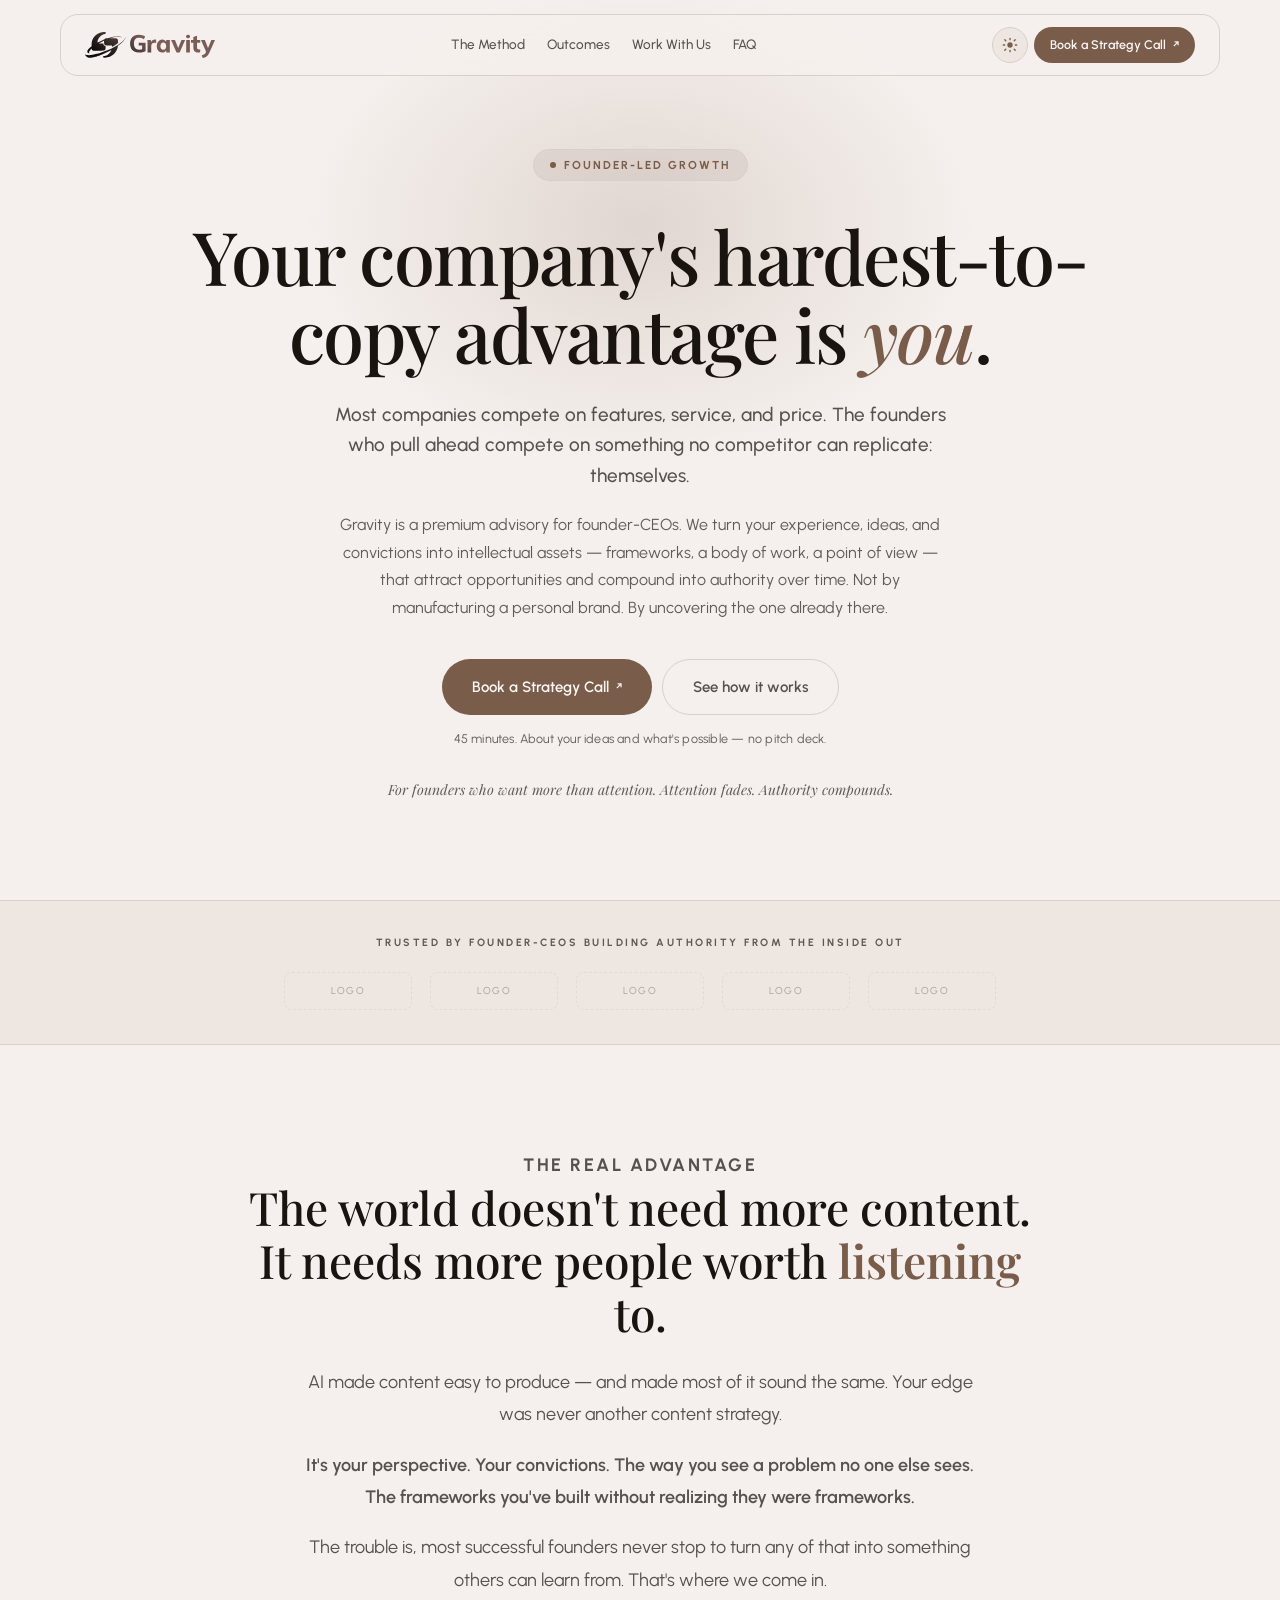
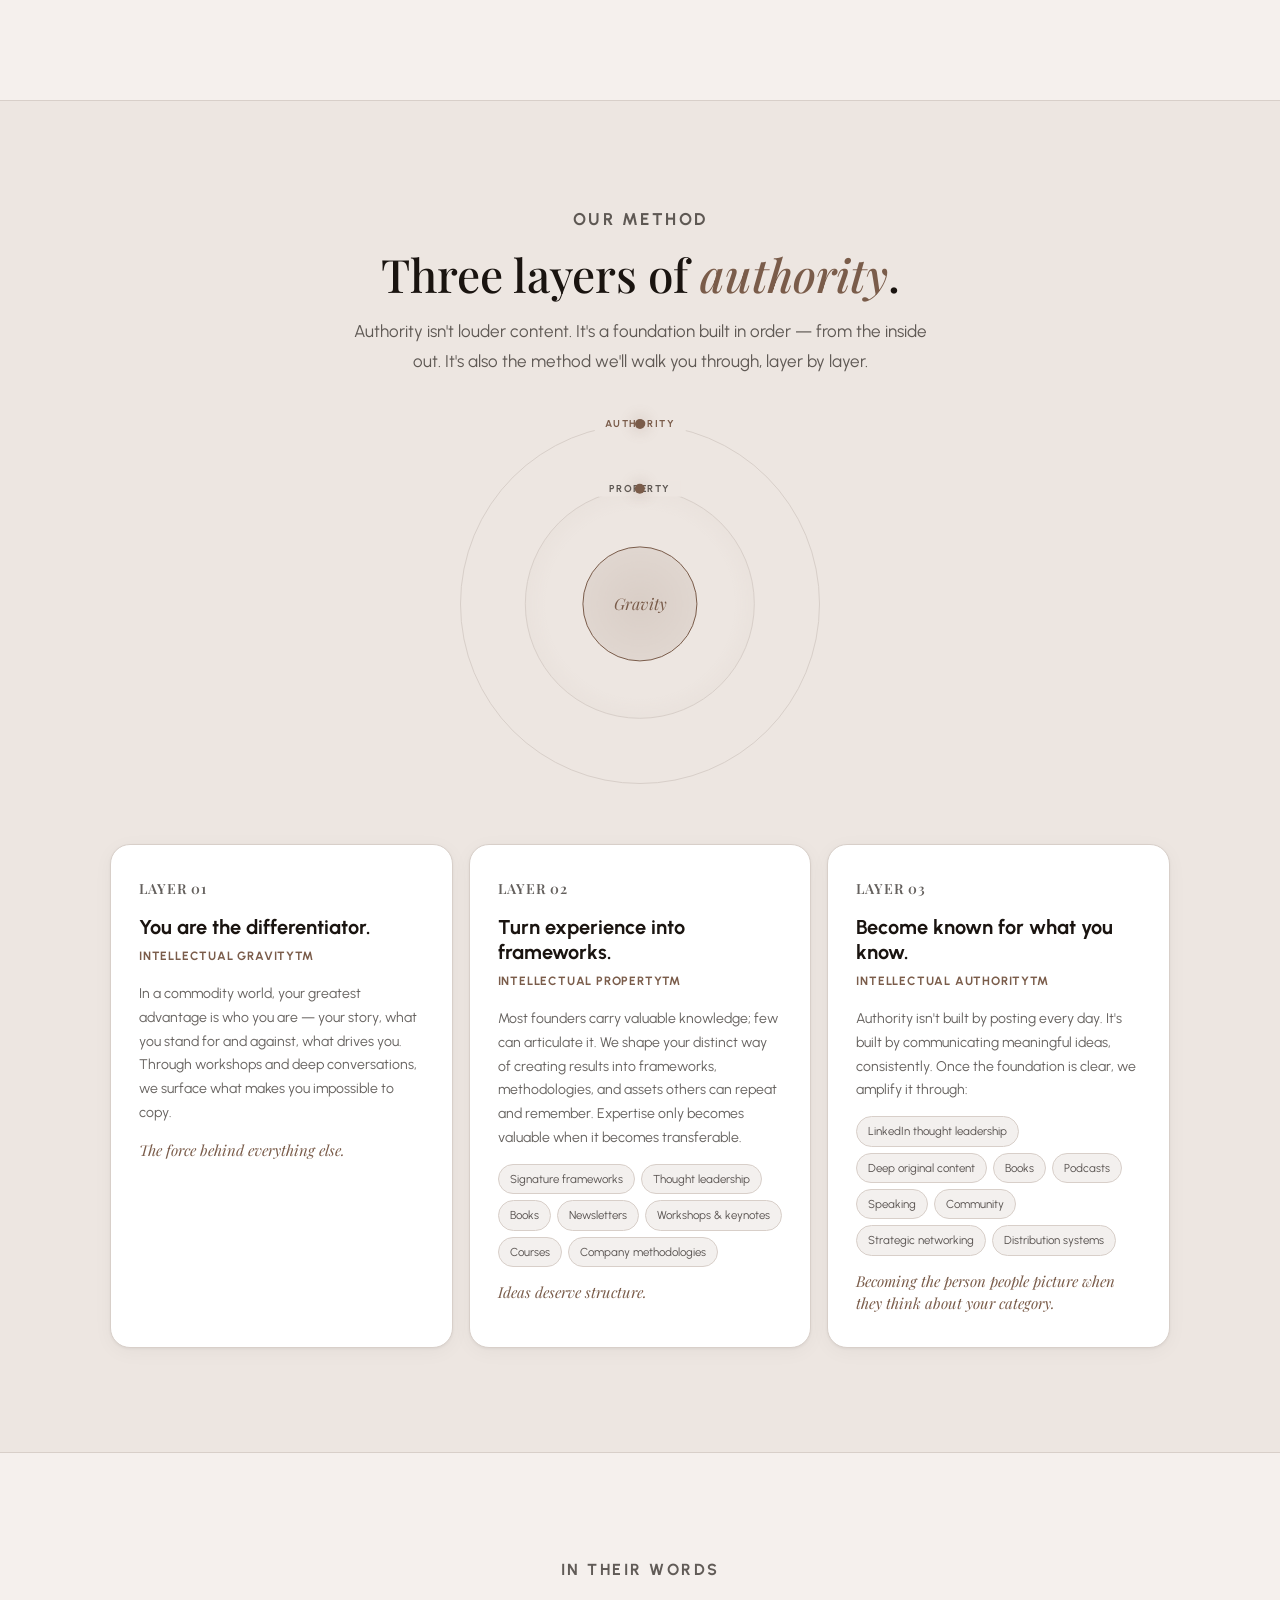
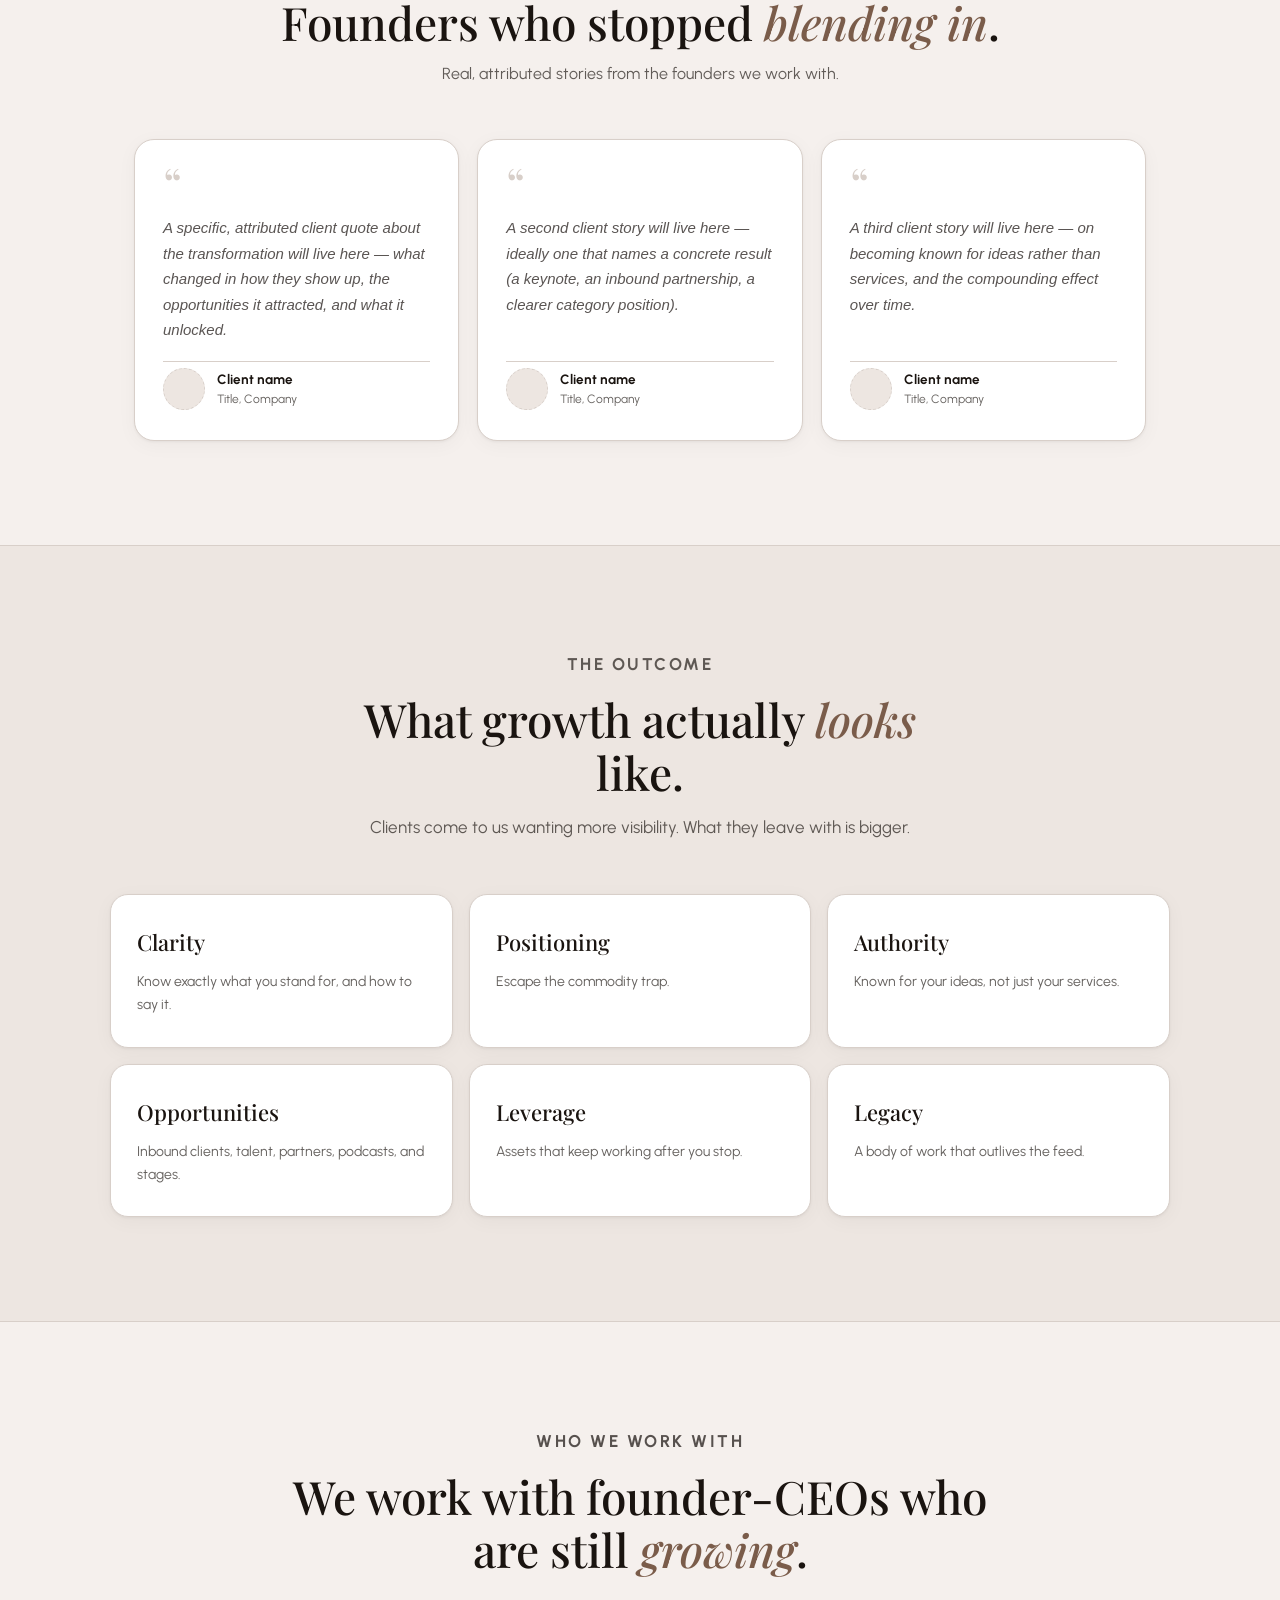
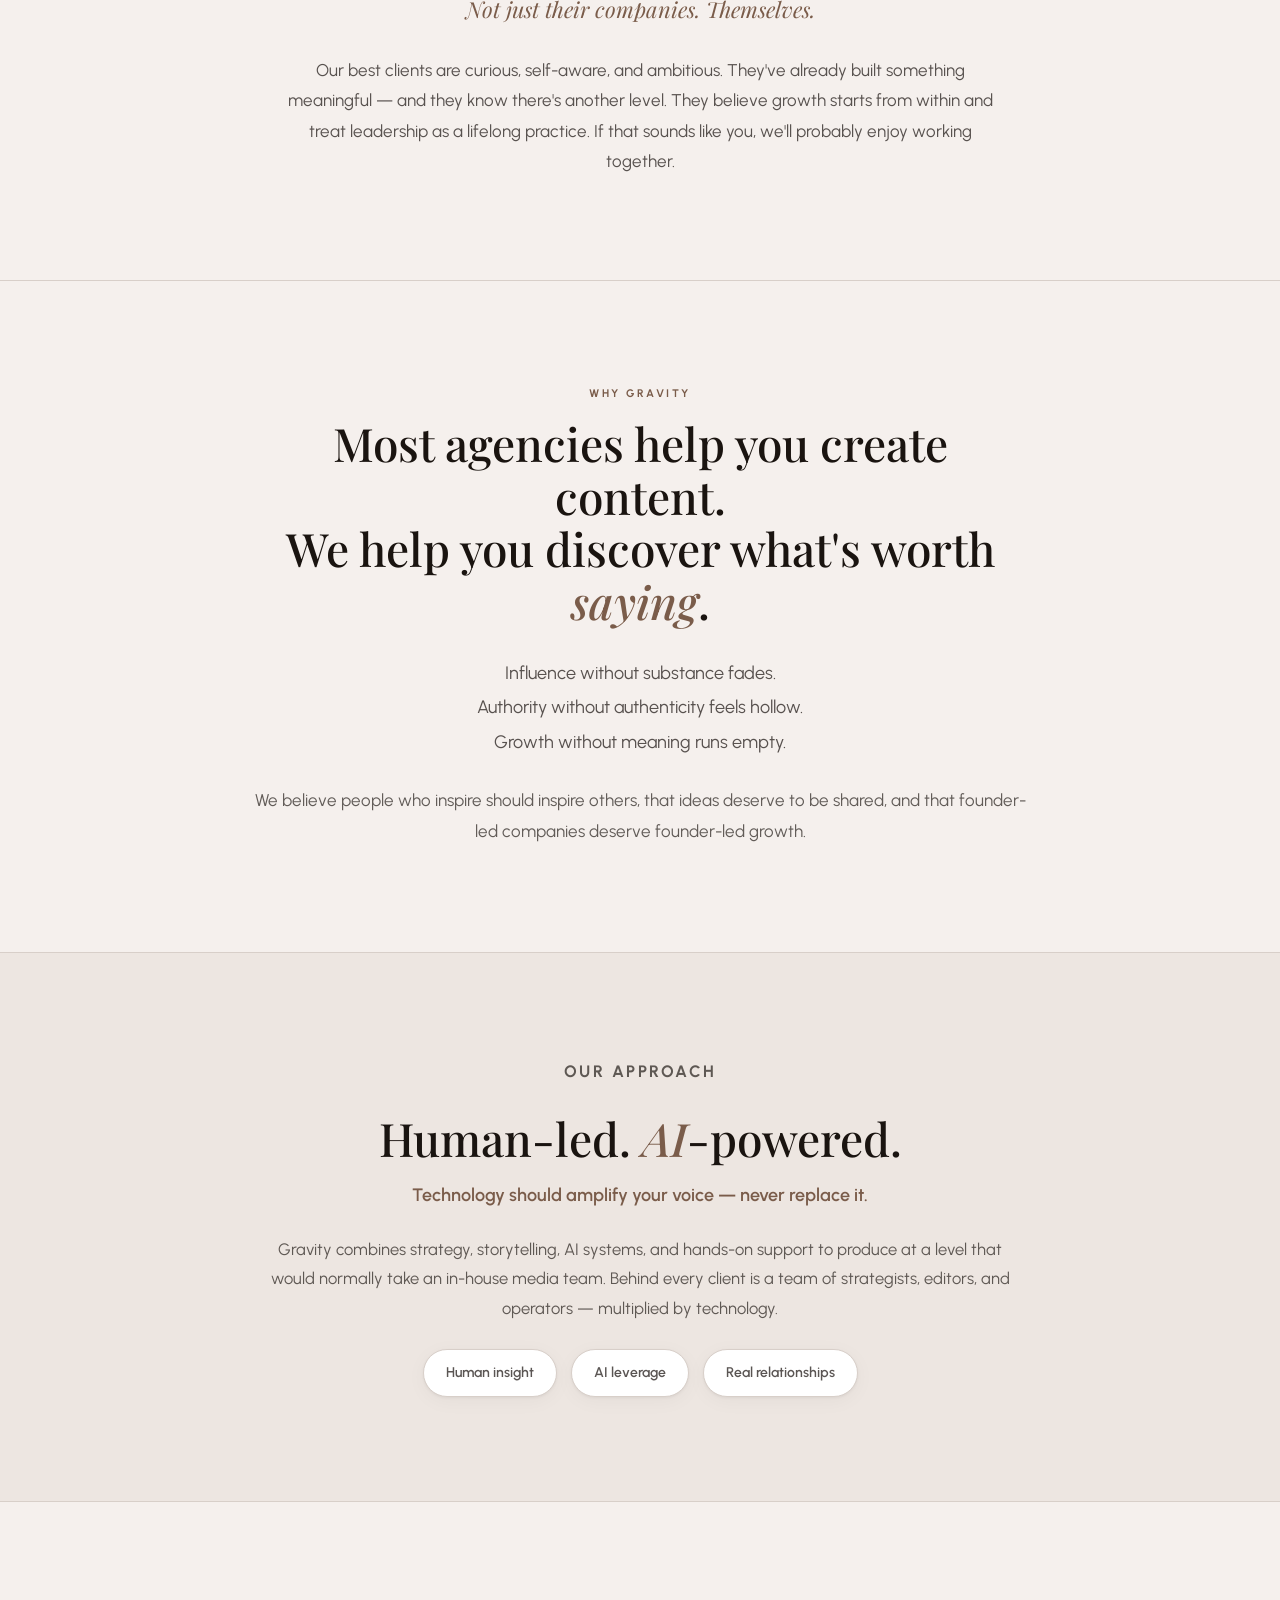
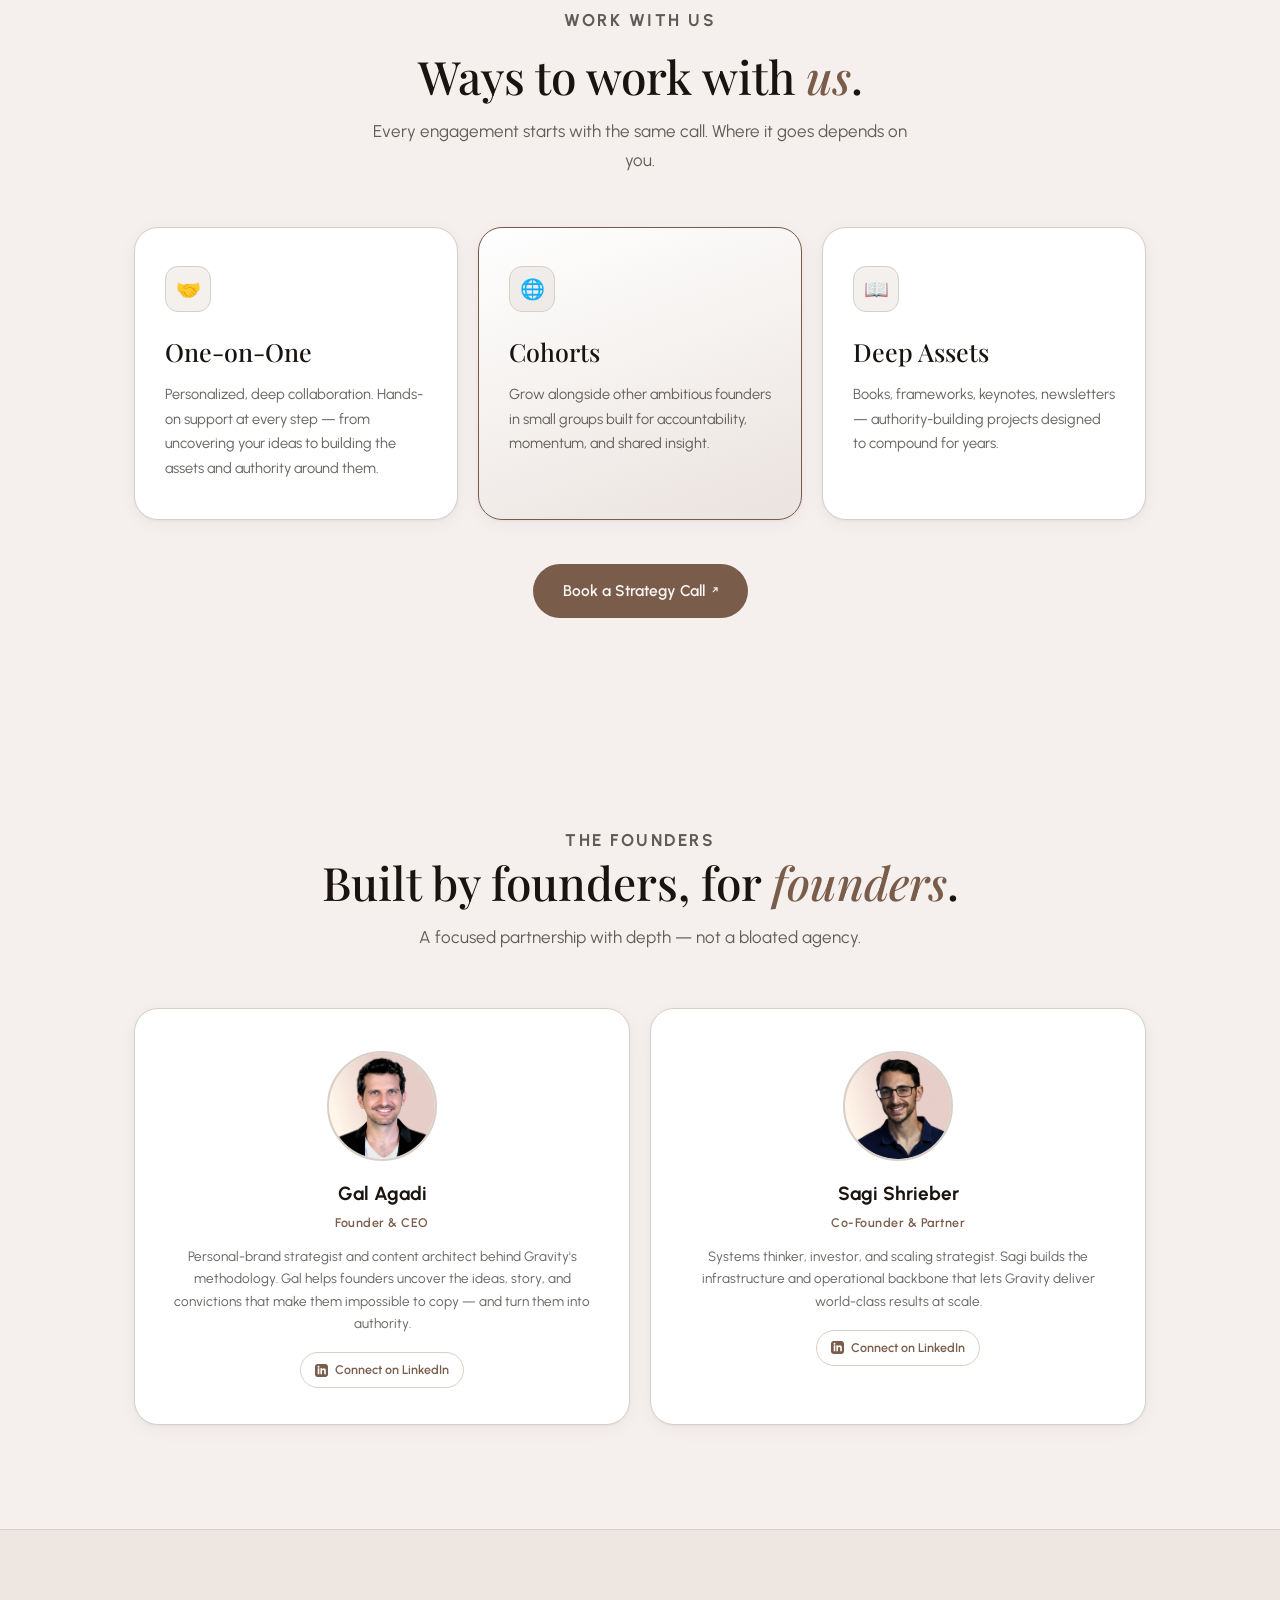
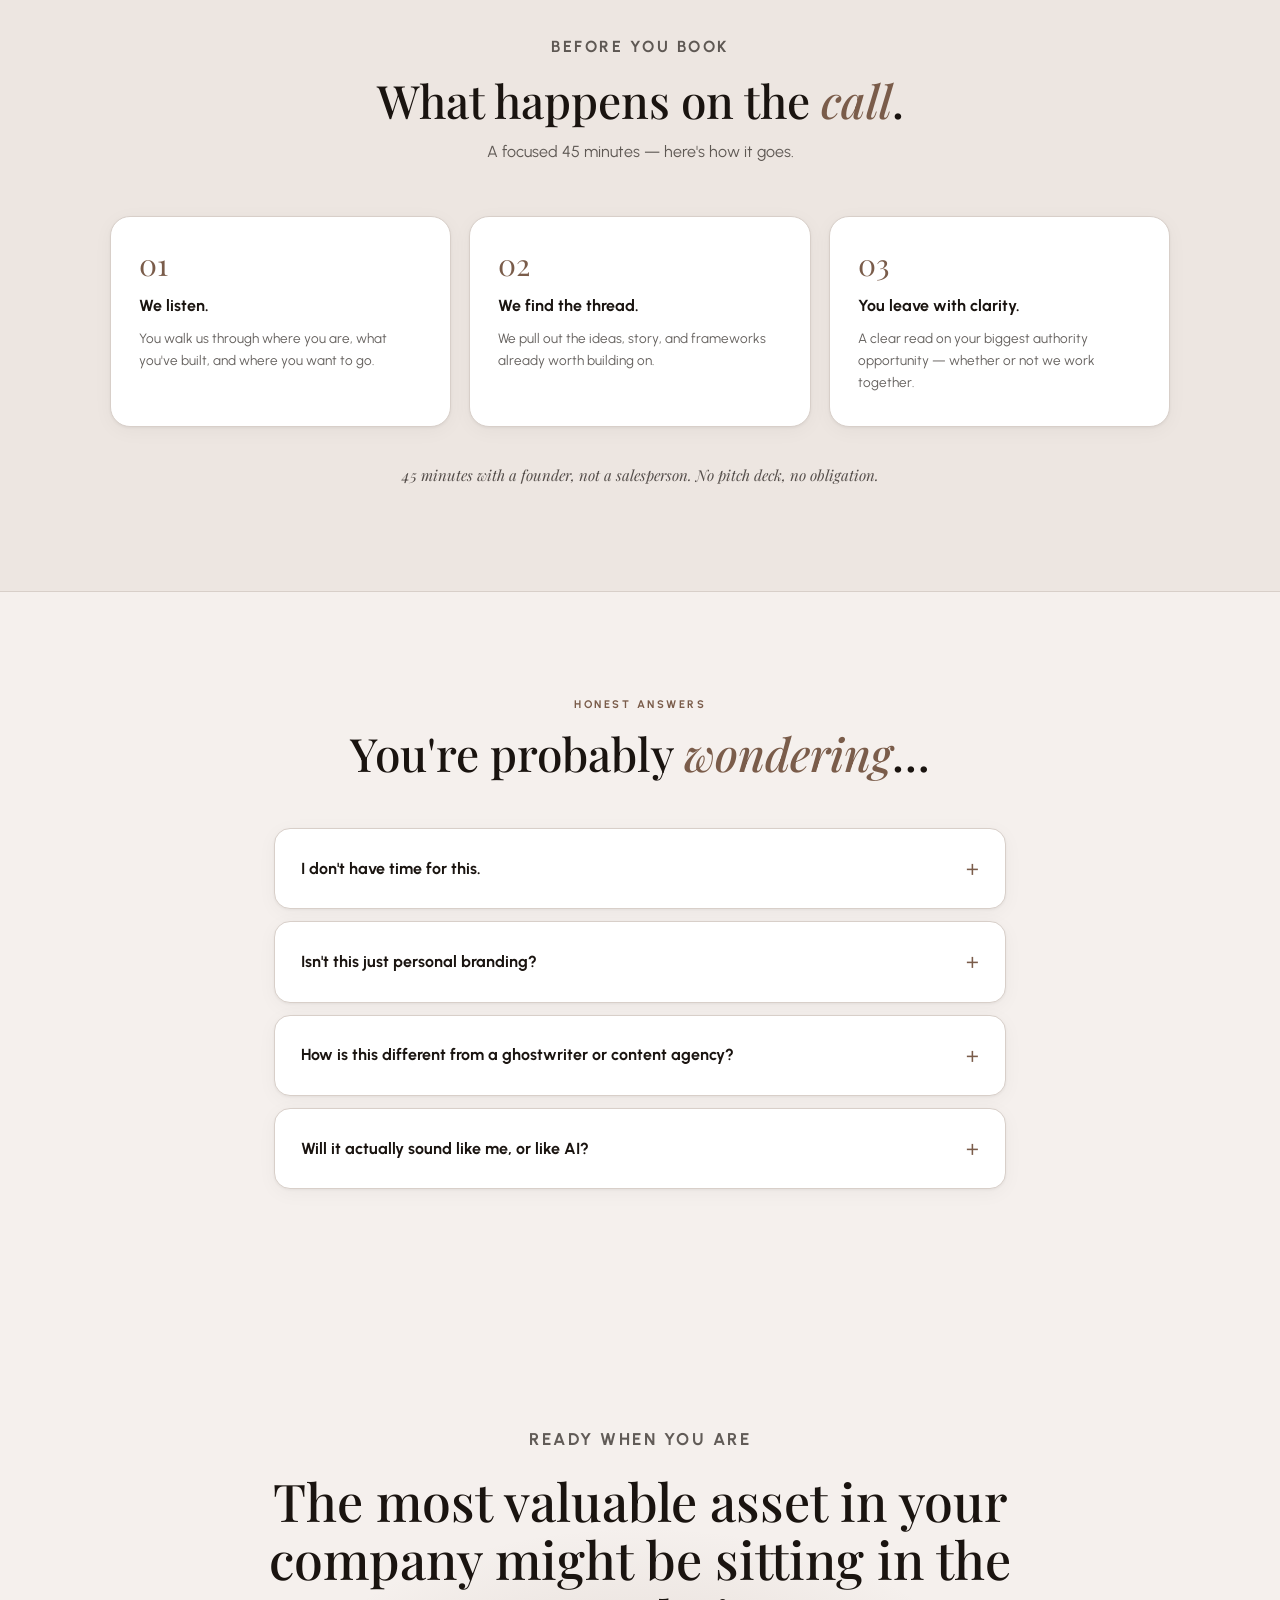
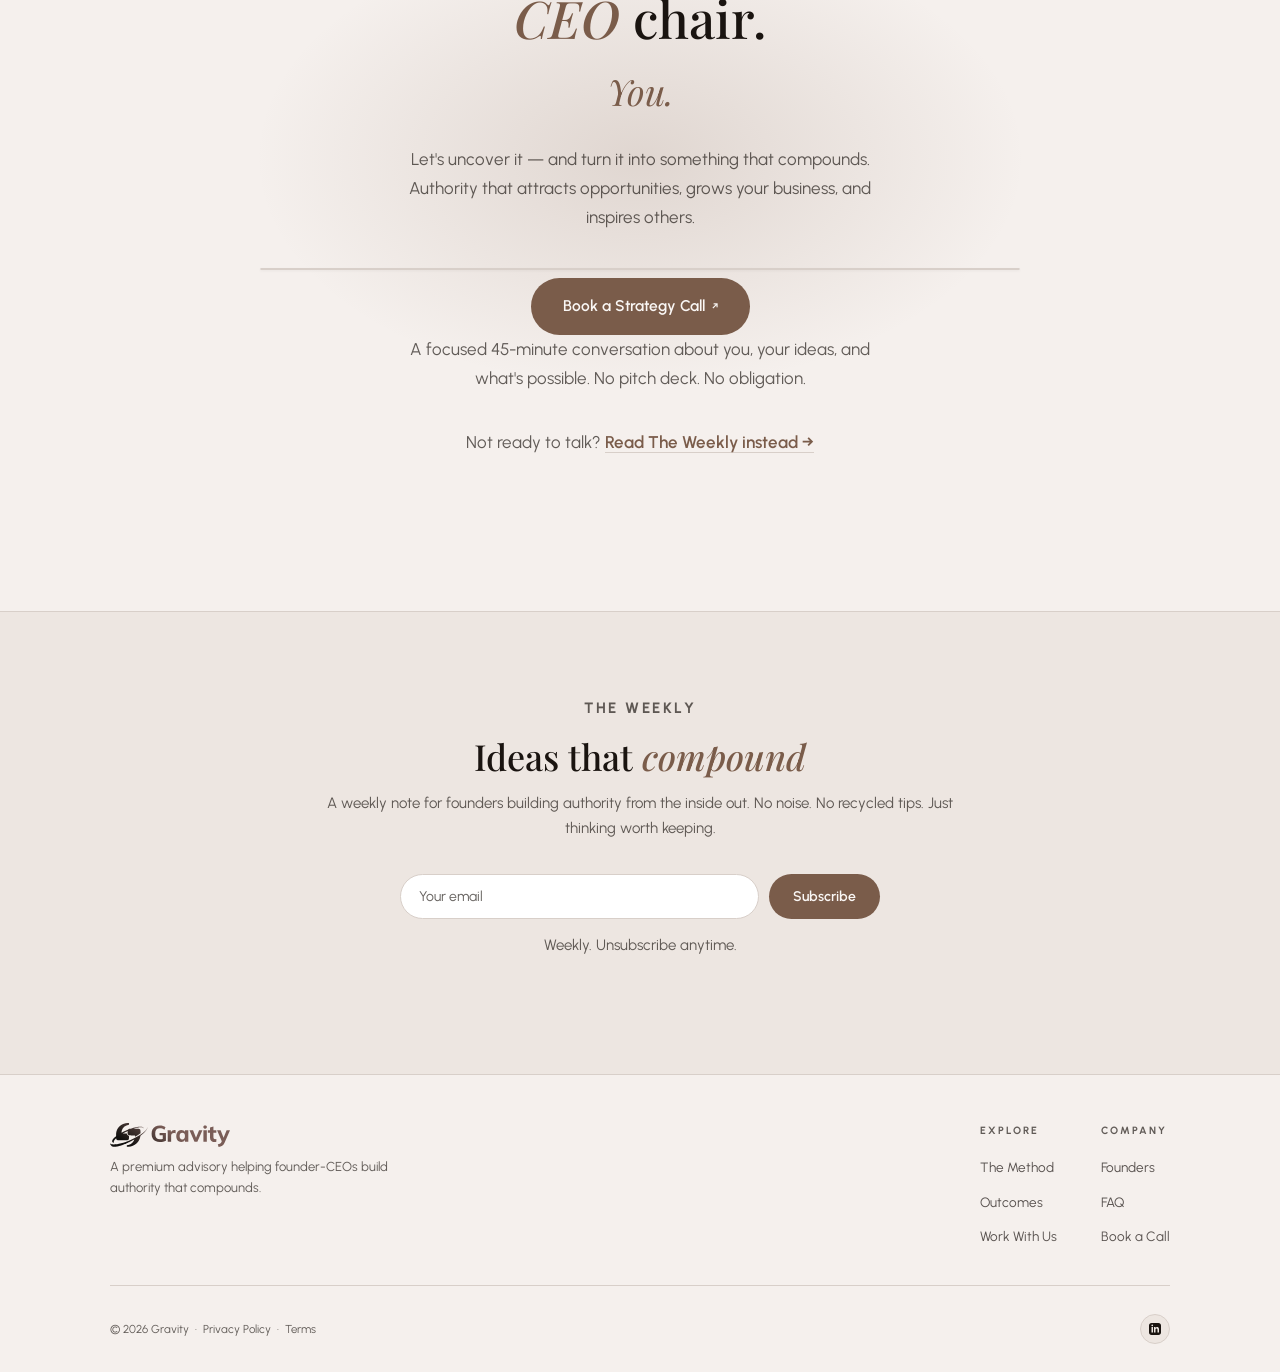
==== commit 4bb35f40: "Reposition homepage to authority-led advisory; add unlisted master terms page - Rewrite index.html: " ====
--- a/index.html
+++ b/index.html
@@ -3,16 +3,16 @@
 <head>
   <meta charset="UTF-8">
   <meta name="viewport" content="width=device-width, initial-scale=1.0">
-  <title>Gravity — Founder-Led Growth Engine</title>
-  <meta name="description" content="Gravity is the founder-led growth engine for top-tier CEOs and their teams. SaaS platform from $79/seat, plus done-for-you VIP strategy, content, and ops.">
-  <meta property="og:title" content="Gravity — Founder-Led Growth Engine">
-  <meta property="og:description" content="Make founders impossible to ignore. SaaS platform + done-for-you VIP service for top-tier founders and CEOs.">
+  <title>Gravity — Authority That Compounds for Founder-CEOs</title>
+  <meta name="description" content="Gravity is a premium advisory that helps founder-CEOs turn who they are, what they know, and what they believe into authority that attracts opportunities and compounds over time.">
+  <meta property="og:title" content="You Are the Gravity Behind Your Company's Growth">
+  <meta property="og:description" content="The founders who stand out don't compete on features or price. They compete on themselves. Gravity helps you turn experience, ideas, and convictions into authority that compounds.">
   <meta property="og:url" content="https://growgravity.com">
   <meta property="og:type" content="website">
   <meta property="og:image" content="https://growgravity.com/assets/gravity lite with text.png">
   <meta name="twitter:card" content="summary_large_image">
-  <meta name="twitter:title" content="Gravity — Founder-Led Growth Engine">
-  <meta name="twitter:description" content="Make founders impossible to ignore. SaaS platform + done-for-you VIP service.">
+  <meta name="twitter:title" content="You Are the Gravity Behind Your Company's Growth">
+  <meta name="twitter:description" content="A premium advisory helping founder-CEOs build authority that compounds.">
   <link rel="icon" type="image/svg+xml" href="assets/Gravity ICON - dark.svg">
   <link rel="preconnect" href="https://fonts.googleapis.com">
   <link rel="preconnect" href="https://fonts.gstatic.com" crossorigin>
@@ -110,156 +110,154 @@
     .dot{width:6px;height:6px;border-radius:50%;background:var(--acc);
       animation:pdot 2s ease-in-out infinite;flex-shrink:0}
     @keyframes pdot{0%,100%{opacity:.5;transform:scale(1)}50%{opacity:1;transform:scale(1.4)}}
-    .hero h1{font-family:'Playfair Display',serif;font-size:82px;font-weight:500;
-      line-height:1.04;letter-spacing:-1.5px;margin-bottom:26px}
+    .hero h1{font-family:'Playfair Display',serif;font-size:74px;font-weight:500;
+      line-height:1.06;letter-spacing:-1.5px;margin-bottom:26px}
     .hero h1 em{font-style:italic;color:var(--acc)}
-    .hero-sub{font-size:18.5px;color:var(--t3);max-width:540px;margin:0 auto 42px;line-height:1.72}
-    .hero-cta{display:flex;justify-content:center;gap:10px;flex-wrap:wrap;margin-bottom:16px}
-    .hero-cta .btn{padding:14px 28px;font-size:14.5px}
-    .hero-note{font-size:12px;color:var(--t3);letter-spacing:.2px}
-    .hero-paths{display:flex;justify-content:center;gap:10px;margin-top:44px;flex-wrap:wrap}
-    .path-pill{display:flex;align-items:center;gap:10px;padding:12px 18px;
-      border:1px solid var(--border);border-radius:14px;background:var(--card);
-      box-shadow:var(--shadow);transition:border-color .25s}
-    .path-pill:hover{border-color:var(--acc)}
-    .pill-ico{width:32px;height:32px;border-radius:8px;background:var(--glow);
-      border:1px solid var(--border);display:flex;align-items:center;justify-content:center;font-size:15px;flex-shrink:0}
-    .pill-txt strong{font-size:12.5px;font-weight:700;display:block;color:var(--t1)}
-    .pill-txt span{font-size:11px;color:var(--t3)}
-
-    /* ── PHILOSOPHY ── */
-    .phi{padding:72px 24px;border-top:1px solid var(--border);border-bottom:1px solid var(--border)}
-    .phi-in{max-width:720px;margin:0 auto;text-align:center}
-    .phi h2{font-family:'Playfair Display',serif;font-size:34px;font-weight:400;
-      font-style:italic;line-height:1.45;color:var(--t2)}
-    .phi h2 strong{font-style:normal;font-weight:600;color:var(--t1)}
+    .hero-sub{font-size:19px;color:var(--t2);max-width:620px;margin:0 auto 20px;line-height:1.6;font-weight:500}
+    .hero-body{font-size:16px;color:var(--t3);max-width:600px;margin:0 auto 38px;line-height:1.72}
+    .hero-cta{display:flex;justify-content:center;gap:10px;flex-wrap:wrap;margin-bottom:14px}
+    .hero-cta .btn{padding:15px 30px;font-size:15px}
+    .hero-note{font-size:12.5px;color:var(--t3);letter-spacing:.2px}
+    .hero-trust{margin-top:30px;font-size:14px;color:var(--t3);font-style:italic;font-family:'Playfair Display',serif}
+
+    /* ── PROOF STRIP ── */
+    .proof{padding:34px 24px;background:var(--bg2);border-top:1px solid var(--border);border-bottom:1px solid var(--border)}
+    .proof-in{max-width:1060px;margin:0 auto;text-align:center}
+    .proof-lbl{font-size:10.5px;font-weight:700;letter-spacing:2.5px;text-transform:uppercase;color:var(--t3);margin-bottom:20px}
+    .proof-logos{display:flex;justify-content:center;align-items:center;gap:18px;flex-wrap:wrap}
+    /* PROOF: replace these placeholder slots with real client logos / wordmarks when available */
+    .logo-slot{width:128px;height:38px;border:1px dashed var(--border);border-radius:8px;
+      display:flex;align-items:center;justify-content:center;opacity:.5;
+      font-size:10px;letter-spacing:1.5px;text-transform:uppercase;color:var(--t3)}
 
     /* ── SHARED ── */
     .lbl{font-size:11px;font-weight:700;letter-spacing:2.5px;text-transform:uppercase;color:var(--acc);margin-bottom:14px}
     .sec-h{font-family:'Playfair Display',serif;font-size:46px;font-weight:500;line-height:1.15}
+    .sec-h em{font-style:italic;color:var(--acc)}
     .sec-p{font-size:16.5px;color:var(--t3);line-height:1.78}
 
-    /* ── PROBLEM ── */
-    .problem{padding:96px 24px;max-width:1060px;margin:0 auto}
-    .problem-top{margin-bottom:52px;max-width:600px}
-    .problem h2{margin-bottom:18px}
-    .problem h2 em{font-style:italic;color:var(--acc)}
-    .pgrid{display:grid;grid-template-columns:repeat(3,1fr);gap:16px}
-    .pc{background:var(--card);border:1px solid var(--border);border-radius:18px;padding:28px 24px;
+    /* ── ADVANTAGE / STATEMENT ── */
+    .stmt{padding:104px 24px;max-width:840px;margin:0 auto;text-align:center}
+    .stmt h2{margin-bottom:26px}
+    .stmt p{font-size:18px;color:var(--t2);line-height:1.8;max-width:680px;margin:0 auto}
+    .stmt p + p{margin-top:18px}
+    .stmt .lead{color:var(--t2);font-weight:600}
+    .stmt em{font-style:normal;color:var(--acc);font-weight:600}
+
+    /* ── METHOD / THREE LAYERS ── */
+    .method{padding:104px 24px;background:var(--bg2);border-top:1px solid var(--border);border-bottom:1px solid var(--border)}
+    .method-in{max-width:1060px;margin:0 auto}
+    .method-hdr{text-align:center;max-width:600px;margin:0 auto 8px}
+    .method-hdr h2{margin-bottom:16px}
+    .method-hdr p{font-size:17px;color:var(--t3);line-height:1.72}
+
+    /* circles animation */
+    .circles{position:relative;width:min(360px,78vw);aspect-ratio:1;margin:48px auto 4px}
+    .ring{position:absolute;left:50%;top:50%;transform:translate(-50%,-50%);border-radius:50%;border:1px solid var(--border)}
+    .ring-a{width:100%;height:100%}
+    .ring-p{width:64%;height:64%;background:radial-gradient(circle at center,transparent 58%,var(--glow) 100%)}
+    .ring-g{width:32%;height:32%;border-color:var(--acc);
+      background:radial-gradient(circle,var(--glow2),var(--glow));
+      display:flex;align-items:center;justify-content:center;animation:corepulse 4.5s ease-in-out infinite}
+    .ring-g span{font-family:'Playfair Display',serif;font-style:italic;font-size:16px;color:var(--acc)}
+    @keyframes corepulse{0%,100%{box-shadow:0 0 0 0 var(--glow2)}50%{box-shadow:0 0 44px 8px var(--glow2)}}
+    .ring-tag{position:absolute;top:-9px;left:50%;transform:translateX(-50%);background:var(--bg2);
+      padding:0 10px;font-size:10px;font-weight:700;letter-spacing:1.5px;text-transform:uppercase;
+      color:var(--t3);white-space:nowrap}
+    .ring-a > .ring-tag{color:var(--acc)}
+    .orbit{position:absolute;left:50%;top:50%;transform:translate(-50%,-50%);border-radius:50%;pointer-events:none}
+    .orbit-a{width:100%;height:100%;animation:spin 22s linear infinite}
+    .orbit-p{width:64%;height:64%;animation:spin 15s linear infinite reverse}
+    .orbit .od{position:absolute;top:-5px;left:50%;margin-left:-5px;width:10px;height:10px;border-radius:50%;
+      background:var(--acc);box-shadow:0 0 14px 3px var(--glow2)}
+    @keyframes spin{to{transform:translate(-50%,-50%) rotate(360deg)}}
+
+    .layers{display:grid;grid-template-columns:repeat(3,1fr);gap:16px;margin-top:60px}
+    .layer{background:var(--card);border:1px solid var(--border);border-radius:20px;padding:32px 28px;
       box-shadow:var(--shadow);transition:border-color .25s,transform .25s}
-    .pc:hover{border-color:var(--acc);transform:translateY(-2px)}
-    .pc .pn{font-family:'Playfair Display',serif;font-size:54px;font-weight:400;
-      color:var(--border);line-height:1;margin-bottom:14px}
-    .pc h4{font-size:15px;font-weight:700;margin-bottom:8px}
-    .pc p{font-size:13.5px;color:var(--t3);line-height:1.6}
-
-    /* ── PLATFORM INTRO ── */
-    .plat{padding:96px 24px;background:var(--bg2);
-      border-top:1px solid var(--border);border-bottom:1px solid var(--border)}
-    .plat-in{max-width:1060px;margin:0 auto;display:grid;grid-template-columns:1fr 1fr;gap:72px;align-items:center}
-    .plat-l h2{margin-bottom:20px}
-    .plat-l .sec-p{margin-bottom:14px}
-    .plat-l .sec-p em{color:var(--acc);font-style:normal;font-weight:600}
-    .plat-r{display:flex;flex-direction:column;gap:12px}
-    .pstat{background:var(--card);border:1px solid var(--border);border-radius:16px;
-      padding:22px 26px;box-shadow:var(--shadow)}
-    .pstat .num{font-family:'Playfair Display',serif;font-size:40px;font-weight:500;
-      color:var(--t1);line-height:1;margin-bottom:6px}
-    .pstat .num span{color:var(--acc)}
-    .pstat p{font-size:13px;color:var(--t3);line-height:1.5}
-
-    /* ── FEATURES BENTO ── */
-    .features{padding:96px 24px;max-width:1060px;margin:0 auto}
-    .fhdr{text-align:center;margin-bottom:56px}
-    .fhdr h2{margin-bottom:14px}
-    .fhdr p{font-size:17px;color:var(--t3);max-width:500px;margin:0 auto;line-height:1.72}
-    .bento{display:grid;grid-template-columns:repeat(3,1fr);gap:14px}
-    .bc{background:var(--card);border:1px solid var(--border);border-radius:20px;padding:30px 26px;
-      box-shadow:var(--shadow);position:relative;overflow:hidden;
-      transition:border-color .25s,transform .25s}
-    .bc:hover{border-color:var(--acc);transform:translateY(-2px)}
-    .bc.w2{grid-column:span 2}
-    .bico{width:42px;height:42px;border-radius:12px;background:var(--glow);border:1px solid var(--border);
-      display:flex;align-items:center;justify-content:center;margin-bottom:18px;font-size:17px}
-    .bc h3{font-size:16.5px;font-weight:700;margin-bottom:8px}
-    .bc p{font-size:13.5px;color:var(--t3);line-height:1.6}
-    .btag{display:inline-block;margin-top:14px;padding:4px 10px;border-radius:100px;
-      background:var(--glow);border:1px solid var(--border);
-      font-size:10.5px;font-weight:700;letter-spacing:1px;text-transform:uppercase;color:var(--acc)}
-    .btag.ag{color:var(--btn-t);background:var(--acc);border-color:var(--acc)}
-    .bc-deco{position:absolute;bottom:-24px;right:-24px;width:100px;height:100px;
-      border-radius:50%;background:var(--glow);pointer-events:none}
-
-    /* ── PRICING ── */
-    .pricing{padding:96px 24px;background:var(--bg2);
-      border-top:1px solid var(--border);border-bottom:1px solid var(--border)}
-    .pricing-in{max-width:1060px;margin:0 auto}
-    .phdr{text-align:center;margin-bottom:52px}
-    .phdr h2{margin-bottom:14px}
-    .phdr p{font-size:17px;color:var(--t3);max-width:500px;margin:0 auto;line-height:1.72}
-    .pgcards{display:grid;grid-template-columns:repeat(3,1fr);gap:20px;align-items:start}
-    .pcard{background:var(--card);border:1px solid var(--border);border-radius:24px;
-      padding:42px 30px 36px;position:relative;box-shadow:var(--shadow);
-      transition:transform .25s,border-color .25s}
-    .pcard:hover{transform:translateY(-4px)}
-    .pcard.feat{border-color:var(--acc);
-      background:linear-gradient(160deg,var(--card) 0%,var(--glow) 100%)}
-    .pbadge{position:absolute;top:-12px;left:50%;transform:translateX(-50%);
-      background:var(--acc);color:var(--btn-t);
-      font-size:10px;font-weight:700;letter-spacing:1.5px;text-transform:uppercase;
-      padding:5px 16px;border-radius:100px;white-space:nowrap}
-    .ptier{font-size:10.5px;font-weight:700;letter-spacing:2.5px;text-transform:uppercase;
-      color:var(--acc);margin-bottom:14px}
-    .ptitle{font-family:'Playfair Display',serif;font-size:26px;font-weight:500;
-      color:var(--t1);margin-bottom:8px}
-    .pdesc{font-size:13.5px;color:var(--t3);line-height:1.6;margin-bottom:26px}
-    .pprice{margin-bottom:26px;padding-bottom:26px;border-bottom:1px solid var(--border)}
-    .pprice .amount{font-family:'Playfair Display',serif;font-size:54px;font-weight:500;
-      color:var(--t1);line-height:1}
-    .pprice .cur{font-family:'Urbanist',sans-serif;font-size:22px;font-weight:600;
-      color:var(--t2);vertical-align:top;margin-top:8px;display:inline-block}
-    .pprice .per{font-size:13px;color:var(--t3);margin-top:6px}
-    .pprice .seats{font-size:12px;color:var(--acc);font-weight:600;margin-top:4px}
-    .pcard.vip .pprice .amount{font-size:28px;line-height:1.35}
-    .pfeats{list-style:none;display:flex;flex-direction:column;gap:10px;margin-bottom:28px}
-    .pfeats li{font-size:13.5px;color:var(--t2);display:flex;align-items:flex-start;gap:9px;line-height:1.5}
-    .pfeats li::before{content:'✓';color:var(--acc);font-weight:700;font-size:11.5px;flex-shrink:0;margin-top:2px}
-    .pfeats li.ag{color:var(--acc);font-weight:600}
-    .pfeats li.ag::before{content:'★';font-size:10px}
-    .pcta{display:block;text-align:center;padding:13px 22px;border-radius:100px;
-      font-size:14.5px;font-weight:700;cursor:pointer;transition:all .22s;text-decoration:none}
-    .pcta.pri{background:var(--acc);color:var(--btn-t);border:none}
-    .pcta.pri:hover{background:var(--acc2)}
-    .pcta.out{border:1.5px solid var(--border);color:var(--t2);background:transparent}
-    .pcta.out:hover{border-color:var(--acc);color:var(--acc)}
-
-    /* ── VIP ── */
-    .vip{padding:96px 24px;max-width:1060px;margin:0 auto}
-    .vip-in{display:grid;grid-template-columns:1fr 1fr;gap:64px;align-items:center}
-    .vip-l h2{margin-bottom:18px}
-    .vip-l h2 em{font-style:italic;color:var(--acc)}
-    .vip-l .sec-p{margin-bottom:30px}
-    .vip-items{display:flex;flex-direction:column;gap:12px}
-    .vi{display:flex;align-items:flex-start;gap:14px;padding:16px 18px;
-      background:var(--card);border:1px solid var(--border);border-radius:14px;
-      box-shadow:var(--shadow);transition:border-color .25s}
-    .vi:hover{border-color:var(--acc)}
-    .vi-ico{width:36px;height:36px;border-radius:10px;background:var(--glow);
-      border:1px solid var(--border);display:flex;align-items:center;justify-content:center;
-      font-size:16px;flex-shrink:0}
-    .vi-txt strong{font-size:13.5px;font-weight:700;display:block;color:var(--t1);margin-bottom:2px}
-    .vi-txt span{font-size:12.5px;color:var(--t3);line-height:1.5}
-
-    /* ── MISSION ── */
-    .mission{padding:76px 24px;border-top:1px solid var(--border);border-bottom:1px solid var(--border);
-      background:var(--bg2)}
-    .mission-in{max-width:700px;margin:0 auto;text-align:center}
-    .mission blockquote{font-family:'Playfair Display',serif;font-size:26px;font-weight:400;
-      font-style:italic;color:var(--t2);line-height:1.55}
-    .mission blockquote strong{color:var(--t1);font-weight:600;font-style:normal}
-
-    /* ── TEAM ── */
-    .team{padding:96px 24px;max-width:1060px;margin:0 auto}
+    .layer:hover{border-color:var(--acc);transform:translateY(-2px)}
+    .layer-n{font-family:'Playfair Display',serif;font-size:13px;color:var(--acc);font-weight:600;
+      letter-spacing:1px;text-transform:uppercase;margin-bottom:16px}
+    .layer h3{font-size:20px;font-weight:700;margin-bottom:6px;line-height:1.25}
+    .layer .tname{font-size:12px;font-weight:700;letter-spacing:.8px;text-transform:uppercase;
+      color:var(--acc);margin-bottom:16px}
+    .layer p{font-size:14px;color:var(--t3);line-height:1.7;margin-bottom:14px}
+    .chips{display:flex;flex-wrap:wrap;gap:6px;margin:14px 0}
+    .chip{font-size:11.5px;padding:5px 11px;border-radius:100px;background:var(--glow);
+      border:1px solid var(--border);color:var(--t2)}
+    .layer .accent{font-style:italic;color:var(--acc);font-family:'Playfair Display',serif;
+      font-size:15px;line-height:1.5;display:block;margin-top:4px}
+
+    /* ── TESTIMONIALS ── */
+    .tmint{padding:104px 24px;max-width:1060px;margin:0 auto}
+    .tmint-hdr{text-align:center;margin-bottom:52px}
+    .tmint-hdr h2{margin-bottom:12px}
+    .tmint-hdr p{font-size:16px;color:var(--t3)}
+    .tgridq{display:grid;grid-template-columns:repeat(3,1fr);gap:18px}
+    /* TESTIMONIALS: replace placeholder cards below with real, attributed client quotes. No fabricated quotes shipped. */
+    .qc{background:var(--card);border:1px solid var(--border);border-radius:20px;padding:30px 28px;
+      box-shadow:var(--shadow);display:flex;flex-direction:column;gap:18px}
+    .qc .qmark{font-family:'Playfair Display',serif;font-size:46px;line-height:.6;color:var(--border)}
+    .qc .qtext{font-size:15px;color:var(--t2);line-height:1.7;font-style:italic;flex:1}
+    .qc .qwho{display:flex;align-items:center;gap:12px;padding-top:6px;border-top:1px solid var(--border)}
+    .qc .qav{width:42px;height:42px;border-radius:50%;background:var(--bg2);border:1px dashed var(--border);flex-shrink:0}
+    .qc .qname{font-size:13.5px;font-weight:700;color:var(--t1)}
+    .qc .qrole{font-size:12px;color:var(--t3)}
+
+    /* ── OUTCOMES ── */
+    .outcomes{padding:104px 24px;background:var(--bg2);border-top:1px solid var(--border);border-bottom:1px solid var(--border)}
+    .outcomes-in{max-width:1060px;margin:0 auto}
+    .outcomes-hdr{text-align:center;max-width:560px;margin:0 auto 52px}
+    .outcomes-hdr h2{margin-bottom:14px}
+    .outcomes-hdr p{font-size:17px;color:var(--t3);line-height:1.72}
+    .ogrid{display:grid;grid-template-columns:repeat(3,1fr);gap:16px}
+    .oc{background:var(--card);border:1px solid var(--border);border-radius:18px;padding:30px 26px;
+      box-shadow:var(--shadow);transition:border-color .25s,transform .25s}
+    .oc:hover{border-color:var(--acc);transform:translateY(-2px)}
+    .oc h4{font-family:'Playfair Display',serif;font-size:22px;font-weight:500;margin-bottom:10px;color:var(--t1)}
+    .oc p{font-size:14px;color:var(--t3);line-height:1.65}
+
+    /* ── WHO / WHY (centered statement variants) ── */
+    .who{padding:104px 24px;max-width:760px;margin:0 auto;text-align:center}
+    .who h2{margin-bottom:14px}
+    .who .who-sub{font-family:'Playfair Display',serif;font-style:italic;font-size:22px;color:var(--acc);margin-bottom:26px}
+    .who p{font-size:17px;color:var(--t2);line-height:1.78}
+
+    .why{padding:104px 24px;border-top:1px solid var(--border)}
+    .why-in{max-width:780px;margin:0 auto;text-align:center}
+    .why h2{margin-bottom:28px}
+    .why .why-lines{font-size:18px;color:var(--t2);line-height:1.9}
+    .why .why-lines em{font-style:normal;color:var(--acc);font-weight:600}
+    .why .why-creed{margin-top:26px;font-size:17px;color:var(--t3);line-height:1.85}
+
+    /* ── HUMAN-LED AI ── */
+    .aih{padding:104px 24px;background:var(--bg2);border-top:1px solid var(--border);border-bottom:1px solid var(--border)}
+    .aih-in{max-width:760px;margin:0 auto;text-align:center}
+    .aih h2{margin-bottom:14px}
+    .aih .aih-sub{font-size:18px;color:var(--acc);font-weight:600;margin-bottom:24px}
+    .aih p{font-size:16.5px;color:var(--t3);line-height:1.78;margin-bottom:26px}
+    .aih-pillars{display:flex;justify-content:center;gap:14px;flex-wrap:wrap}
+    .aih-pill{padding:12px 22px;border:1px solid var(--border);border-radius:100px;background:var(--card);
+      box-shadow:var(--shadow);font-size:14px;font-weight:600;color:var(--t2)}
+
+    /* ── ENGAGEMENTS ── */
+    .engage{padding:104px 24px;max-width:1060px;margin:0 auto}
+    .engage-hdr{text-align:center;max-width:560px;margin:0 auto 52px}
+    .engage-hdr h2{margin-bottom:14px}
+    .engage-hdr p{font-size:17px;color:var(--t3);line-height:1.72}
+    .egrid{display:grid;grid-template-columns:repeat(3,1fr);gap:20px;align-items:stretch}
+    .ec{background:var(--card);border:1px solid var(--border);border-radius:24px;padding:38px 30px;
+      box-shadow:var(--shadow);transition:transform .25s,border-color .25s;display:flex;flex-direction:column}
+    .ec:hover{transform:translateY(-4px);border-color:var(--acc)}
+    .ec.feat{border-color:var(--acc);background:linear-gradient(160deg,var(--card) 0%,var(--glow) 100%)}
+    .ec-ico{width:46px;height:46px;border-radius:13px;background:var(--glow);border:1px solid var(--border);
+      display:flex;align-items:center;justify-content:center;font-size:20px;margin-bottom:20px}
+    .ec h3{font-family:'Playfair Display',serif;font-size:25px;font-weight:500;margin-bottom:10px}
+    .ec p{font-size:14.5px;color:var(--t3);line-height:1.7}
+    .engage-cta{text-align:center;margin-top:44px}
+
+    /* ── FOUNDERS / TEAM ── */
+    .team{padding:104px 24px;max-width:1060px;margin:0 auto}
     .thdr{text-align:center;margin-bottom:56px}
     .thdr h2{margin-bottom:14px}
     .thdr p{font-size:17px;color:var(--t3);max-width:480px;margin:0 auto;line-height:1.72}
@@ -282,6 +280,33 @@
     .tcard-li:hover{border-color:var(--acc);background:var(--glow)}
     .tcard-li svg{width:13px;height:13px;fill:var(--acc);flex-shrink:0}
 
+    /* ── WHAT TO EXPECT ── */
+    .expect{padding:104px 24px;background:var(--bg2);border-top:1px solid var(--border);border-bottom:1px solid var(--border)}
+    .expect-in{max-width:1060px;margin:0 auto}
+    .expect-hdr{text-align:center;margin-bottom:52px}
+    .expect-hdr h2{margin-bottom:12px}
+    .expect-hdr p{font-size:16px;color:var(--t3)}
+    .esteps{display:grid;grid-template-columns:repeat(3,1fr);gap:18px}
+    .estep{background:var(--card);border:1px solid var(--border);border-radius:20px;padding:32px 28px;box-shadow:var(--shadow)}
+    .estep .enum{font-family:'Playfair Display',serif;font-size:30px;color:var(--acc);margin-bottom:14px;line-height:1}
+    .estep h4{font-size:16px;font-weight:700;margin-bottom:8px}
+    .estep p{font-size:13.5px;color:var(--t3);line-height:1.65}
+    .expect-note{text-align:center;margin-top:36px;font-size:15px;color:var(--t2);font-style:italic;font-family:'Playfair Display',serif}
+
+    /* ── FAQ ── */
+    .faq{padding:104px 24px;max-width:780px;margin:0 auto}
+    .faq-hdr{text-align:center;margin-bottom:48px}
+    .faq-hdr h2{margin-bottom:12px}
+    .faq-item{border:1px solid var(--border);border-radius:16px;background:var(--card);
+      margin-bottom:12px;box-shadow:var(--shadow);overflow:hidden;transition:border-color .25s}
+    .faq-item[open]{border-color:var(--acc)}
+    .faq-item summary{cursor:pointer;list-style:none;padding:22px 26px;font-size:16px;font-weight:700;
+      color:var(--t1);display:flex;justify-content:space-between;align-items:center;gap:16px}
+    .faq-item summary::-webkit-details-marker{display:none}
+    .faq-item summary::after{content:'+';font-size:22px;font-weight:400;color:var(--acc);transition:transform .25s;flex-shrink:0}
+    .faq-item[open] summary::after{transform:rotate(45deg)}
+    .faq-item p{padding:0 26px 24px;font-size:14.5px;color:var(--t3);line-height:1.75}
+
     /* ── FINAL CTA ── */
     .fcta{padding:120px 24px;text-align:center;position:relative;overflow:hidden}
     .fcta::before{content:'';position:absolute;top:50%;left:50%;
@@ -290,35 +315,25 @@
       pointer-events:none;animation:gpulse 6s ease-in-out infinite}
     @keyframes gpulse{0%,100%{transform:translate(-50%,-50%) scale(1);opacity:.8}
       50%{transform:translate(-50%,-50%) scale(1.1);opacity:1}}
-    .fcta-in{position:relative;z-index:1;max-width:680px;margin:0 auto}
-    .fcta h2{font-family:'Playfair Display',serif;font-size:60px;font-weight:500;
-      line-height:1.1;margin-bottom:22px}
+    .fcta-in{position:relative;z-index:1;max-width:760px;margin:0 auto}
+    .fcta h2{font-family:'Playfair Display',serif;font-size:52px;font-weight:500;
+      line-height:1.12;margin-bottom:14px}
     .fcta h2 em{font-style:italic;color:var(--acc)}
-    .fcta p{font-size:17.5px;color:var(--t3);line-height:1.72;max-width:480px;margin:0 auto 36px}
+    .fcta .fcta-you{font-family:'Playfair Display',serif;font-style:italic;font-size:36px;color:var(--acc);margin-bottom:22px}
+    .fcta p{font-size:17px;color:var(--t3);line-height:1.72;max-width:500px;margin:0 auto 34px}
     .fcta-btns{display:flex;justify-content:center;gap:10px;flex-wrap:wrap}
-    .fcta-btns .btn{padding:15px 30px;font-size:15px}
-    .fcta-note{margin-top:18px;font-size:12px;color:var(--t3)}
-
-    /* ── FOOTER ── */
-    .footer{padding:48px 24px 28px;border-top:1px solid var(--border)}
-    .footer-in{max-width:1060px;margin:0 auto}
-    .ftop{display:grid;grid-template-columns:1fr auto;gap:48px;align-items:start;margin-bottom:36px}
-    .flogo img{height:24px}
-    .ftag{font-size:13px;color:var(--t3);margin-top:10px;max-width:260px;line-height:1.6}
-    .flinks{display:flex;gap:44px}
-    .fcol h5{font-size:10.5px;font-weight:700;letter-spacing:2px;text-transform:uppercase;
-      color:var(--t3);margin-bottom:14px}
-    .fcol ul{display:flex;flex-direction:column;gap:9px}
-    .fcol a{font-size:13.5px;color:var(--t2);transition:color .25s}
-    .fcol a:hover{color:var(--acc)}
-    .fbot{display:flex;justify-content:space-between;align-items:center;
-      padding-top:28px;border-top:1px solid var(--border);flex-wrap:wrap;gap:10px}
-    .fcopy{font-size:11.5px;color:var(--t3)}
-    .fcopy-link{color:inherit;text-decoration:none;transition:color .25s}
-    .fcopy-link:hover{color:var(--acc)}
+    .fcta-btns .btn{padding:16px 32px;font-size:15.5px}
+    .fcta-note{margin-top:18px;font-size:12.5px;color:var(--t3)}
+    .fcta-secondary{margin-top:22px;font-size:13.5px;color:var(--t3)}
+    .fcta-secondary a{color:var(--acc);font-weight:600;border-bottom:1px solid var(--border);transition:border-color .25s}
+    .fcta-secondary a:hover{border-color:var(--acc)}
+
+    /* ── BOOKING ── */
+    .booking-wrap{margin:36px 0 8px;border-radius:20px;overflow:hidden;
+      border:1px solid var(--border);background:var(--card);box-shadow:var(--shadow)}
 
     /* ── NEWSLETTER BAR ── */
-    .nl-bar{padding:72px 24px;background:var(--bg2);border-top:1px solid var(--border)}
+    .nl-bar{padding:84px 24px;background:var(--bg2);border-top:1px solid var(--border)}
     .nl-bar-in{max-width:640px;margin:0 auto;text-align:center}
     .nl-bar .lbl{margin-bottom:14px}
     .nl-bar h2{font-family:'Playfair Display',serif;font-size:36px;font-weight:500;line-height:1.2;margin-bottom:12px}
@@ -340,27 +355,30 @@
       .nl-form{flex-direction:column}
       .nl-bar h2{font-size:28px}
     }
+
+    /* ── FOOTER ── */
+    .footer{padding:48px 24px 28px;border-top:1px solid var(--border)}
+    .footer-in{max-width:1060px;margin:0 auto}
+    .ftop{display:grid;grid-template-columns:1fr auto;gap:48px;align-items:start;margin-bottom:36px}
+    .flogo img{height:24px}
+    .ftag{font-size:13px;color:var(--t3);margin-top:10px;max-width:280px;line-height:1.6}
+    .flinks{display:flex;gap:44px}
+    .fcol h5{font-size:10.5px;font-weight:700;letter-spacing:2px;text-transform:uppercase;
+      color:var(--t3);margin-bottom:14px}
+    .fcol ul{display:flex;flex-direction:column;gap:9px;list-style:none}
+    .fcol a{font-size:13.5px;color:var(--t2);transition:color .25s}
+    .fcol a:hover{color:var(--acc)}
+    .fbot{display:flex;justify-content:space-between;align-items:center;
+      padding-top:28px;border-top:1px solid var(--border);flex-wrap:wrap;gap:10px}
+    .fcopy{font-size:11.5px;color:var(--t3)}
+    .fcopy-link{color:inherit;text-decoration:none;transition:color .25s}
+    .fcopy-link:hover{color:var(--acc)}
     .fsoc{display:flex;gap:7px}
     .fsoc a{width:30px;height:30px;border-radius:50%;background:var(--bg2);border:1px solid var(--border);
       display:flex;align-items:center;justify-content:center;transition:all .25s}
     .fsoc a:hover{background:var(--acc);border-color:var(--acc)}
     .fsoc a svg{width:12px;height:12px;fill:var(--svg-f);transition:fill .25s}
     .fsoc a:hover svg{fill:var(--btn-t)}
-
-    /* ── BOOKING ── */
-    .booking-wrap{margin:36px 0 32px;border-radius:20px;overflow:hidden;
-      border:1px solid var(--border);background:var(--card);box-shadow:var(--shadow)}
-    .fcta-paths{display:grid;grid-template-columns:1fr auto 1fr;gap:0;
-      background:var(--card);border:1px solid var(--border);border-radius:16px;
-      box-shadow:var(--shadow);overflow:hidden}
-    .fcta-path{padding:24px 28px;display:flex;flex-direction:column;align-items:flex-start}
-    .fcta-path strong{font-size:15px;font-weight:700;color:var(--t1);margin-bottom:4px}
-    .fcta-path span{font-size:13px;color:var(--t3);line-height:1.5}
-    .fcta-divider{width:1px;background:var(--border)}
-    @media(max-width:600px){
-      .fcta-paths{grid-template-columns:1fr}
-      .fcta-divider{width:auto;height:1px}
-    }
 
     /* ── MOBILE MENU ── */
     .hamburger{display:none;flex-direction:column;gap:5px;cursor:pointer;padding:4px;background:none;border:none}
@@ -379,31 +397,32 @@
       transition:opacity .55s ease,transform .55s ease,background .35s,border-color .35s}
     .fade.in{opacity:1;transform:translateY(0)}
 
+    @media(prefers-reduced-motion:reduce){
+      .orbit-a,.orbit-p,.ring-g,.dot,.fcta::before{animation:none!important}
+      .fade{transition:none}
+    }
+
     /* ── RESPONSIVE ── */
     @media(max-width:1024px){
-      .hero h1{font-size:60px}
-      .pgcards{grid-template-columns:1fr;max-width:460px;margin:0 auto}
-      .plat-in{gap:44px}
-      .bento{grid-template-columns:repeat(2,1fr)}
-      .bc.w2{grid-column:span 2}
-      .vip-in{grid-template-columns:1fr;gap:44px}
+      .hero h1{font-size:56px}
+      .layers{grid-template-columns:1fr;max-width:480px;margin:60px auto 0}
+      .ogrid{grid-template-columns:repeat(2,1fr)}
+      .tgridq{grid-template-columns:1fr;max-width:460px;margin:0 auto}
+      .egrid{grid-template-columns:1fr;max-width:460px;margin:0 auto}
+      .esteps{grid-template-columns:1fr;max-width:480px;margin:0 auto}
     }
     @media(max-width:768px){
       .hdr{top:8px;width:calc(100% - 20px);padding:0 14px;height:54px;border-radius:14px}
       .hdr-nav{display:none}
       .hamburger{display:flex}
       .hero{padding:100px 20px 60px}
-      .hero h1{font-size:40px;letter-spacing:-.5px}
-      .hero-sub{font-size:16px}
-      .phi h2{font-size:24px}
-      .pgrid{grid-template-columns:1fr}
-      .problem h2{font-size:32px}
-      .sec-h{font-size:34px}
-      .plat-in{grid-template-columns:1fr}
-      .bento{grid-template-columns:1fr}
-      .bc.w2{grid-column:span 1}
+      .hero h1{font-size:38px;letter-spacing:-.5px}
+      .hero-sub{font-size:16.5px}
+      .sec-h{font-size:32px}
+      .ogrid{grid-template-columns:1fr}
       .tgrid{grid-template-columns:1fr}
-      .fcta h2{font-size:36px}
+      .fcta h2{font-size:34px}
+      .fcta .fcta-you{font-size:28px}
       .ftop{grid-template-columns:1fr}
       .flinks{flex-direction:column;gap:28px}
       .fbot{flex-direction:column;align-items:flex-start}
@@ -419,11 +438,10 @@
     <img src="assets/Gravity Logo - lite.svg" alt="Gravity" class="logo-l">
   </div>
   <nav class="hdr-nav">
-    <a href="#platform">Platform</a>
-    <a href="#features">Features</a>
-    <a href="#pricing">Pricing</a>
-    <a href="#vip">VIP Service</a>
-    <a href="#team">Team</a>
+    <a href="#method">The Method</a>
+    <a href="#outcome">Outcomes</a>
+    <a href="#engagements">Work With Us</a>
+    <a href="#faq">FAQ</a>
   </nav>
   <button class="hamburger" onclick="openMobMenu()" aria-label="Open menu">
     <span></span><span></span><span></span>
@@ -439,7 +457,7 @@
       </svg>
     </button>
     <a href="#contact" class="btn btn-primary btn-sm">
-      Get Started <span class="arr">&#8599;</span>
+      Book a Strategy Call <span class="arr">&#8599;</span>
     </a>
   </div>
 </header>
@@ -447,331 +465,247 @@
 <!-- MOBILE MENU -->
 <div class="mob-menu" id="mobMenu">
   <button class="mob-close" onclick="closeMobMenu()" aria-label="Close menu">&#x2715;</button>
-  <a href="#platform" onclick="closeMobMenu()">Platform</a>
-  <a href="#features" onclick="closeMobMenu()">Features</a>
-  <a href="#pricing" onclick="closeMobMenu()">Pricing</a>
-  <a href="#vip" onclick="closeMobMenu()">VIP Service</a>
-  <a href="#team" onclick="closeMobMenu()">Team</a>
-  <a href="#contact" onclick="closeMobMenu()" style="margin-top:16px;color:var(--acc)">Get Started ↗</a>
+  <a href="#method" onclick="closeMobMenu()">The Method</a>
+  <a href="#outcome" onclick="closeMobMenu()">Outcomes</a>
+  <a href="#engagements" onclick="closeMobMenu()">Work With Us</a>
+  <a href="#faq" onclick="closeMobMenu()">FAQ</a>
+  <a href="#contact" onclick="closeMobMenu()" style="margin-top:16px;color:var(--acc)">Book a Strategy Call ↗</a>
 </div>
 
 <!-- HERO -->
 <section class="hero">
   <div class="hero-in">
-    <div class="eyebrow"><span class="dot"></span>Founder-Led Growth Engine</div>
-    <h1>Make founders<br><em>impossible to ignore.</em></h1>
-    <p class="hero-sub">A complete system — software, strategy, and service — that transforms how founders show up, build trust, and grow.</p>
+    <div class="eyebrow"><span class="dot"></span>Founder-Led Growth</div>
+    <h1>Your company's hardest-to-copy advantage is <em>you</em>.</h1>
+    <p class="hero-sub">Most companies compete on features, service, and price. The founders who pull ahead compete on something no competitor can replicate: themselves.</p>
+    <p class="hero-body">Gravity is a premium advisory for founder-CEOs. We turn your experience, ideas, and convictions into intellectual assets — frameworks, a body of work, a point of view — that attract opportunities and compound into authority over time. Not by manufacturing a personal brand. By uncovering the one already there.</p>
     <div class="hero-cta">
-      <a href="#pricing" class="btn btn-primary">
-        Start with SaaS — from $79/seat <span class="arr">&#8599;</span>
+      <a href="#contact" class="btn btn-primary">
+        Book a Strategy Call <span class="arr">&#8599;</span>
       </a>
-      <a href="#contact" class="btn btn-ghost">Book a Strategy Call</a>
-    </div>
-    <p class="hero-note">Agency: $79/seat (min 2) &nbsp;·&nbsp; Solo: $89/mo &nbsp;·&nbsp; No contracts &nbsp;·&nbsp; Cancel anytime</p>
-    <div class="hero-paths">
-      <div class="path-pill">
-        <div class="pill-ico">⚡</div>
-        <div class="pill-txt">
-          <strong>SaaS Platform</strong>
-          <span>Run it solo or across your whole team</span>
+      <a href="#method" class="btn btn-ghost">See how it works</a>
+    </div>
+    <p class="hero-note">45 minutes. About your ideas and what's possible — no pitch deck.</p>
+    <p class="hero-trust">For founders who want more than attention. Attention fades. Authority compounds.</p>
+  </div>
+</section>
+
+<!-- PROOF STRIP -->
+<section class="proof">
+  <div class="proof-in">
+    <p class="proof-lbl">Trusted by founder-CEOs building authority from the inside out</p>
+    <!-- PROOF: swap the dashed placeholder slots below for real client logos / wordmarks once approved -->
+    <div class="proof-logos">
+      <div class="logo-slot">Logo</div>
+      <div class="logo-slot">Logo</div>
+      <div class="logo-slot">Logo</div>
+      <div class="logo-slot">Logo</div>
+      <div class="logo-slot">Logo</div>
+    </div>
+  </div>
+</section>
+
+<!-- SECTION 2 — THE REAL ADVANTAGE -->
+<section class="stmt">
+  <p class="lbl" style="text-align:center">The Real Advantage</p>
+  <h2 class="sec-h">The world doesn't need more content.<br>It needs more people worth <em>listening</em> to.</h2>
+  <p style="margin-top:8px">AI made content easy to produce — and made most of it sound the same. Your edge was never another content strategy.</p>
+  <p class="lead">It's your perspective. Your convictions. The way you see a problem no one else sees. The frameworks you've built without realizing they were frameworks.</p>
+  <p>The trouble is, most successful founders never stop to turn any of that into something others can learn from. That's where we come in.</p>
+</section>
+
+<!-- SECTION 3 — THE METHOD -->
+<section class="method" id="method">
+  <div class="method-in">
+    <div class="method-hdr">
+      <p class="lbl">Our Method</p>
+      <h2 class="sec-h">Three layers of <em>authority</em>.</h2>
+      <p style="margin-top:16px">Authority isn't louder content. It's a foundation built in order — from the inside out. It's also the method we'll walk you through, layer by layer.</p>
+    </div>
+
+    <div class="circles" aria-hidden="true">
+      <div class="ring ring-a"><span class="ring-tag">Authority</span></div>
+      <div class="ring ring-p"><span class="ring-tag">Property</span></div>
+      <div class="ring ring-g"><span>Gravity</span></div>
+      <div class="orbit orbit-a"><span class="od"></span></div>
+      <div class="orbit orbit-p"><span class="od"></span></div>
+    </div>
+
+    <div class="layers">
+      <div class="layer fade">
+        <p class="layer-n">Layer 01</p>
+        <h3>You are the differentiator.</h3>
+        <p class="tname">Intellectual Gravity™</p>
+        <p>In a commodity world, your greatest advantage is who you are — your story, what you stand for and against, what drives you. Through workshops and deep conversations, we surface what makes you impossible to copy.</p>
+        <span class="accent">The force behind everything else.</span>
+      </div>
+      <div class="layer fade">
+        <p class="layer-n">Layer 02</p>
+        <h3>Turn experience into frameworks.</h3>
+        <p class="tname">Intellectual Property™</p>
+        <p>Most founders carry valuable knowledge; few can articulate it. We shape your distinct way of creating results into frameworks, methodologies, and assets others can repeat and remember. Expertise only becomes valuable when it becomes transferable.</p>
+        <div class="chips">
+          <span class="chip">Signature frameworks</span>
+          <span class="chip">Thought leadership</span>
+          <span class="chip">Books</span>
+          <span class="chip">Newsletters</span>
+          <span class="chip">Workshops &amp; keynotes</span>
+          <span class="chip">Courses</span>
+          <span class="chip">Company methodologies</span>
         </div>
-      </div>
-      <div class="path-pill">
-        <div class="pill-ico">👑</div>
-        <div class="pill-txt">
-          <strong>Done-for-You VIP</strong>
-          <span>Full strategy, content &amp; ops — handled</span>
+        <span class="accent">Ideas deserve structure.</span>
+      </div>
+      <div class="layer fade">
+        <p class="layer-n">Layer 03</p>
+        <h3>Become known for what you know.</h3>
+        <p class="tname">Intellectual Authority™</p>
+        <p>Authority isn't built by posting every day. It's built by communicating meaningful ideas, consistently. Once the foundation is clear, we amplify it through:</p>
+        <div class="chips">
+          <span class="chip">LinkedIn thought leadership</span>
+          <span class="chip">Deep original content</span>
+          <span class="chip">Books</span>
+          <span class="chip">Podcasts</span>
+          <span class="chip">Speaking</span>
+          <span class="chip">Community</span>
+          <span class="chip">Strategic networking</span>
+          <span class="chip">Distribution systems</span>
         </div>
-      </div>
-    </div>
-  </div>
-</section>
-
-<!-- PHILOSOPHY -->
-<div class="phi">
-  <div class="phi-in">
-    <h2>The best founders don't chase attention.<br>They build <strong>gravity</strong> — and let the right people come to them.</h2>
-  </div>
-</div>
-
-<!-- PROBLEM -->
-<section class="problem" id="problem">
-  <div class="problem-top">
-    <p class="lbl">The Problem</p>
-    <h2 class="sec-h">Great founders stay <em>invisible</em> for too long.</h2>
-    <p class="sec-p" style="margin-top:16px">You're building something real. But your personal brand doesn't reflect your level — and that gap is costing you deals, partnerships, and talent.</p>
-  </div>
-  <div class="pgrid">
-    <div class="pc fade">
-      <div class="pn">01</div>
-      <h4>Content feels like a burden</h4>
-      <p>Overthinking every post. Content that never gets made, or feels generic and forgettable when it does.</p>
-    </div>
-    <div class="pc fade">
-      <div class="pn">02</div>
-      <h4>Presence doesn't match your level</h4>
-      <p>Your brand signal is weak compared to what you've actually built. The gap erodes trust before conversations even start.</p>
-    </div>
-    <div class="pc fade">
-      <div class="pn">03</div>
-      <h4>No system, no compounding</h4>
-      <p>Random posts, no strategy, no leverage. Without a system, your effort evaporates instead of stacking.</p>
-    </div>
-  </div>
-</section>
-
-<!-- PLATFORM INTRO -->
-<section class="plat" id="platform">
-  <div class="plat-in">
-    <div class="plat-l">
-      <p class="lbl">The Gravity Platform</p>
-      <h2 class="sec-h">Everything a founder needs to grow with intention.</h2>
-      <p class="sec-p" style="margin-top:18px">Gravity gives you a complete <em>founder-led growth stack</em> — from content intelligence and AI assistants to video production and network ops. Use it solo or deploy it across your entire team.</p>
-      <p class="sec-p">The agency plan layers a company-wide research and knowledge base on top, so every seat compounds the brand story together.</p>
-      <a href="#features" class="btn btn-outline" style="margin-top:24px">
-        See all features <span class="arr">&#8599;</span>
-      </a>
-    </div>
-    <div class="plat-r">
-      <div class="pstat fade">
-        <div class="num">7<span>+</span></div>
-        <p>Built-in tools in one platform. No switching apps, no duct-taped stack.</p>
-      </div>
-      <div class="pstat fade">
-        <div class="num">$79<span>/seat</span></div>
-        <p>Agency plan for teams. Min 2 seats. Full platform access per seat — plus company research layer.</p>
-      </div>
-      <div class="pstat fade">
-        <div class="num">$89<span>/mo</span></div>
-        <p>Solo plan for individual founders who want the full stack for themselves.</p>
-      </div>
-    </div>
-  </div>
-</section>
-
-<!-- FEATURES BENTO -->
-<section class="features" id="features">
-  <div class="fhdr">
-    <p class="lbl">Platform Features</p>
-    <h2 class="sec-h">Every tool your brand needs.</h2>
-    <p>Built specifically for founders and CEOs — a system built around how founders actually think and work.</p>
-  </div>
-  <div class="bento">
-
-    <div class="bc w2 fade">
-      <div class="bico">📚</div>
-      <h3>Posting Knowledge Hub</h3>
-      <p>Your personal content intelligence engine. Capture insights, frameworks, and ideas — then turn them into polished posts calibrated to your tone of voice and content pillars. Never start from scratch again.</p>
-      <span class="btag">All plans</span>
-      <div class="bc-deco"></div>
-    </div>
-
-    <div class="bc fade">
-      <div class="bico">💬</div>
-      <h3>WhatsApp AI Assistant</h3>
-      <p>Your AI brand partner is one WhatsApp message away. Brainstorm posts, get feedback, and draft ideas in the apps you already live in.</p>
-      <span class="btag">All plans</span>
-    </div>
-
-    <div class="bc fade">
-      <div class="bico">🎬</div>
-      <h3>Video Chopper</h3>
-      <p>Transform interviews, podcasts, and YouTube content into short-form reels. AI detects your golden moments and cuts them automatically.</p>
-      <span class="btag">All plans</span>
-    </div>
-
-    <div class="bc fade">
-      <div class="bico">🤝</div>
-      <h3>LinkedIn Network Extension</h3>
-      <p>Engage and build relationships on LinkedIn with context-aware AI. Turn every interaction into a relationship that matters.</p>
-      <span class="btag">All plans</span>
-    </div>
-
-    <div class="bc w2 fade">
-      <div class="bico">📡</div>
-      <h3>Trend Watcher</h3>
-      <p>Stay ahead of what's moving in your industry. Gravity monitors patterns, signals, and trending conversations — surfacing the insights most relevant to your content pillars so you create timely, authoritative content before your competitors.</p>
-      <span class="btag">All plans</span>
-      <div class="bc-deco"></div>
-    </div>
-
-    <div class="bc fade">
-      <div class="bico">🎨</div>
-      <h3>AI Image Creation</h3>
-      <p>Generate on-brand social images from your content automatically. Consistent visual identity — zero design work required.</p>
-      <span class="btag">All plans</span>
-    </div>
-
-    <div class="bc fade">
-      <div class="bico">🌐</div>
-      <h3>Feed &amp; Network Builder</h3>
-      <p>Follow, track, and build relationships with influencers and ICPs in your space. Your curated feed becomes your intelligence and outreach engine.</p>
-      <span class="btag">All plans</span>
-    </div>
-
-    <div class="bc w2 fade">
-      <div class="bico">🏢</div>
-      <h3>Company-Level Research &amp; Knowledge Hub</h3>
-      <p>Exclusive to Agency plan. Build a shared company knowledge base — brand story, competitive research, and market intelligence available to every seat. Individual research layers sit on top of the company layer, creating a compounding intelligence advantage across your entire team.</p>
-      <span class="btag ag">Agency Only</span>
-      <div class="bc-deco"></div>
-    </div>
-
-  </div>
-</section>
-
-<!-- PRICING -->
-<section class="pricing" id="pricing">
-  <div class="pricing-in">
-    <div class="phdr">
-      <p class="lbl">Pricing</p>
-      <h2 class="sec-h">Simple, honest pricing.</h2>
-      <p>Start solo. Scale to a team. Or let us run everything for you.</p>
-    </div>
-    <div class="pgcards">
-
-      <!-- SOLO -->
-      <div class="pcard fade">
-        <p class="ptier">Solo</p>
-        <h3 class="ptitle">Individual SaaS</h3>
-        <p class="pdesc">The full Gravity platform for solo founders who want to own their growth engine.</p>
-        <div class="pprice">
-          <div><span class="cur">$</span><span class="amount">89</span></div>
-          <p class="per">per month · billed monthly</p>
-          <p class="seats">1 seat · no minimum</p>
-        </div>
-        <ul class="pfeats">
-          <li>Posting Knowledge Hub</li>
-          <li>WhatsApp AI Assistant</li>
-          <li>LinkedIn Network Extension</li>
-          <li>Video Chopper (reels from long-form)</li>
-          <li>Trend Watcher</li>
-          <li>AI Image Creation</li>
-          <li>Feed &amp; Network Builder</li>
-          <li>Cancel anytime</li>
-        </ul>
-        <a href="#contact" class="pcta out">Start Solo Plan &#8599;</a>
-      </div>
-
-      <!-- AGENCY -->
-      <div class="pcard feat fade">
-        <span class="pbadge">Most Popular</span>
-        <p class="ptier">Agency</p>
-        <h3 class="ptitle">Team Plan</h3>
-        <p class="pdesc">Deploy Gravity across your founders and team. Run founder-led growth at company scale.</p>
-        <div class="pprice">
-          <div><span class="cur">$</span><span class="amount">79</span></div>
-          <p class="per">per seat / month</p>
-          <p class="seats">Minimum 2 seats</p>
-        </div>
-        <ul class="pfeats">
-          <li>Everything in Solo, plus:</li>
-          <li class="ag">Company-Level Knowledge Hub</li>
-          <li class="ag">Company-Wide Research Layer</li>
-          <li>Shared brand assets &amp; guidelines</li>
-          <li>Team seat management</li>
-          <li>All 7 platform tools per seat</li>
-          <li>Priority support</li>
-        </ul>
-        <a href="#contact" class="pcta pri">Start Agency Plan &#8599;</a>
-      </div>
-
-      <!-- VIP -->
-      <div class="pcard vip fade">
-        <p class="ptier">VIP</p>
-        <h3 class="ptitle">Done-for-You</h3>
-        <p class="pdesc">For top-tier founders and CEOs who want Gravity's experts to run their entire growth strategy.</p>
-        <div class="pprice">
-          <div><span class="amount">Let's talk.</span></div>
-          <p class="per">Custom engagement · apply to work with us</p>
-        </div>
-        <ul class="pfeats">
-          <li>Strategic Founder-Led Growth Framework</li>
-          <li>Deep assets (books, newsletters, IP)</li>
-          <li>Networking strategy &amp; execution</li>
-          <li>Podcast booking &amp; stage placement</li>
-          <li>Advisory board positioning</li>
-          <li>Dedicated Gravity strategist</li>
-          <li>Full platform access included</li>
-        </ul>
-        <a href="#contact" class="pcta out">Book a Strategy Call &#8599;</a>
-      </div>
-
-    </div>
-  </div>
-</section>
-
-<!-- VIP SERVICE -->
-<section class="vip" id="vip">
-  <div class="vip-in">
-    <div class="vip-l">
-      <p class="lbl">VIP Done-for-You</p>
-      <h2 class="sec-h">For founders who want it <em>handled.</em></h2>
-      <p class="sec-p" style="margin-top:16px">Our VIP service is for top-tier founders and CEOs who want world-class founder-led growth without adding it to their plate. We build the strategy, create the deep assets, and handle the ops — so you show up, and we make it count.</p>
-      <a href="https://tidycal.com/m204nr5/45-minute-meeting" target="_blank" rel="noopener" class="btn btn-primary" style="margin-top:6px">
-        Apply for VIP <span class="arr">&#8599;</span>
-      </a>
-    </div>
-    <div class="vip-items">
-      <div class="vi fade">
-        <div class="vi-ico">🧭</div>
-        <div class="vi-txt">
-          <strong>Strategic Framework</strong>
-          <span>A complete founder-led growth plan built from your story, vision, and market position.</span>
-        </div>
-      </div>
-      <div class="vi fade">
-        <div class="vi-ico">📖</div>
-        <div class="vi-txt">
-          <strong>Deep Assets</strong>
-          <span>Books, newsletters, IP documents — the cornerstone content that makes you the definitive authority.</span>
-        </div>
-      </div>
-      <div class="vi fade">
-        <div class="vi-ico">🎙️</div>
-        <div class="vi-txt">
-          <strong>Podcast &amp; Stage Placement</strong>
-          <span>Special ops research and outreach to get you on the right podcasts, stages, and speaking slots.</span>
-        </div>
-      </div>
-      <div class="vi fade">
-        <div class="vi-ico">🤲</div>
-        <div class="vi-txt">
-          <strong>Advisory Board Positioning</strong>
-          <span>Strategic outreach to land the advisory board seats that elevate your credibility where it counts.</span>
-        </div>
-      </div>
-      <div class="vi fade">
-        <div class="vi-ico">🌐</div>
-        <div class="vi-txt">
-          <strong>Network &amp; Relationship Ops</strong>
-          <span>Intentional relationship-building with the right people in your ecosystem — depth over volume.</span>
-        </div>
-      </div>
-    </div>
-  </div>
-</section>
-
-<!-- MISSION -->
-<div class="mission">
-  <div class="mission-in">
-    <blockquote>"Gravity isn't about content volume. It's about helping founders build businesses <strong>without losing themselves in the process.</strong> Mindful. Ruthless. Grounded. Clear."</blockquote>
-  </div>
-</div>
-
-<!-- TEAM -->
+        <span class="accent">Becoming the person people picture when they think about your category.</span>
+      </div>
+    </div>
+  </div>
+</section>
+
+<!-- TESTIMONIALS -->
+<section class="tmint">
+  <div class="tmint-hdr">
+    <p class="lbl" style="text-align:center">In Their Words</p>
+    <h2 class="sec-h">Founders who stopped <em>blending in</em>.</h2>
+    <p style="margin-top:10px">Real, attributed stories from the founders we work with.</p>
+  </div>
+  <!-- TESTIMONIALS: replace the three placeholder cards below with real, attributed client quotes (quote + name + title + company + optional headshot). No fabricated quotes are shipped. -->
+  <div class="tgridq">
+    <div class="qc fade">
+      <div class="qmark">&ldquo;</div>
+      <p class="qtext">A specific, attributed client quote about the transformation will live here — what changed in how they show up, the opportunities it attracted, and what it unlocked.</p>
+      <div class="qwho">
+        <div class="qav"></div>
+        <div><div class="qname">Client name</div><div class="qrole">Title, Company</div></div>
+      </div>
+    </div>
+    <div class="qc fade">
+      <div class="qmark">&ldquo;</div>
+      <p class="qtext">A second client story will live here — ideally one that names a concrete result (a keynote, an inbound partnership, a clearer category position).</p>
+      <div class="qwho">
+        <div class="qav"></div>
+        <div><div class="qname">Client name</div><div class="qrole">Title, Company</div></div>
+      </div>
+    </div>
+    <div class="qc fade">
+      <div class="qmark">&ldquo;</div>
+      <p class="qtext">A third client story will live here — on becoming known for ideas rather than services, and the compounding effect over time.</p>
+      <div class="qwho">
+        <div class="qav"></div>
+        <div><div class="qname">Client name</div><div class="qrole">Title, Company</div></div>
+      </div>
+    </div>
+  </div>
+</section>
+
+<!-- SECTION 5 — THE OUTCOME -->
+<section class="outcomes" id="outcome">
+  <div class="outcomes-in">
+    <div class="outcomes-hdr">
+      <p class="lbl">The Outcome</p>
+      <h2 class="sec-h">What growth actually <em>looks</em> like.</h2>
+      <p style="margin-top:14px">Clients come to us wanting more visibility. What they leave with is bigger.</p>
+    </div>
+    <div class="ogrid">
+      <div class="oc fade"><h4>Clarity</h4><p>Know exactly what you stand for, and how to say it.</p></div>
+      <div class="oc fade"><h4>Positioning</h4><p>Escape the commodity trap.</p></div>
+      <div class="oc fade"><h4>Authority</h4><p>Known for your ideas, not just your services.</p></div>
+      <div class="oc fade"><h4>Opportunities</h4><p>Inbound clients, talent, partners, podcasts, and stages.</p></div>
+      <div class="oc fade"><h4>Leverage</h4><p>Assets that keep working after you stop.</p></div>
+      <div class="oc fade"><h4>Legacy</h4><p>A body of work that outlives the feed.</p></div>
+    </div>
+  </div>
+</section>
+
+<!-- SECTION 4 — WHO WE WORK WITH -->
+<section class="who">
+  <p class="lbl" style="text-align:center">Who We Work With</p>
+  <h2 class="sec-h">We work with founder-CEOs who are still <em>growing</em>.</h2>
+  <p class="who-sub">Not just their companies. Themselves.</p>
+  <p>Our best clients are curious, self-aware, and ambitious. They've already built something meaningful — and they know there's another level. They believe growth starts from within and treat leadership as a lifelong practice. If that sounds like you, we'll probably enjoy working together.</p>
+</section>
+
+<!-- SECTION 8 — WHY GRAVITY -->
+<section class="why">
+  <div class="why-in">
+    <p class="lbl" style="text-align:center">Why Gravity</p>
+    <h2 class="sec-h">Most agencies help you create content.<br>We help you discover what's worth <em>saying</em>.</h2>
+    <p class="why-lines" style="margin-top:8px">Influence without substance fades.<br>Authority without authenticity feels hollow.<br>Growth without meaning runs empty.</p>
+    <p class="why-creed">We believe people who inspire should inspire others, that ideas deserve to be shared, and that founder-led companies deserve founder-led growth.</p>
+  </div>
+</section>
+
+<!-- SECTION 6 — HUMAN-LED, AI-POWERED -->
+<section class="aih">
+  <div class="aih-in">
+    <p class="lbl">Our Approach</p>
+    <h2 class="sec-h">Human-led. <em>AI</em>-powered.</h2>
+    <p class="aih-sub">Technology should amplify your voice — never replace it.</p>
+    <p>Gravity combines strategy, storytelling, AI systems, and hands-on support to produce at a level that would normally take an in-house media team. Behind every client is a team of strategists, editors, and operators — multiplied by technology.</p>
+    <div class="aih-pillars">
+      <span class="aih-pill">Human insight</span>
+      <span class="aih-pill">AI leverage</span>
+      <span class="aih-pill">Real relationships</span>
+    </div>
+  </div>
+</section>
+
+<!-- SECTION 7 — ENGAGEMENTS -->
+<section class="engage" id="engagements">
+  <div class="engage-hdr">
+    <p class="lbl">Work With Us</p>
+    <h2 class="sec-h">Ways to work with <em>us</em>.</h2>
+    <p style="margin-top:14px">Every engagement starts with the same call. Where it goes depends on you.</p>
+  </div>
+  <div class="egrid">
+    <div class="ec fade">
+      <div class="ec-ico">🤝</div>
+      <h3>One-on-One</h3>
+      <p>Personalized, deep collaboration. Hands-on support at every step — from uncovering your ideas to building the assets and authority around them.</p>
+    </div>
+    <div class="ec feat fade">
+      <div class="ec-ico">🌐</div>
+      <h3>Cohorts</h3>
+      <p>Grow alongside other ambitious founders in small groups built for accountability, momentum, and shared insight.</p>
+    </div>
+    <div class="ec fade">
+      <div class="ec-ico">📖</div>
+      <h3>Deep Assets</h3>
+      <p>Books, frameworks, keynotes, newsletters — authority-building projects designed to compound for years.</p>
+    </div>
+  </div>
+  <div class="engage-cta">
+    <a href="#contact" class="btn btn-primary btn-lg">Book a Strategy Call <span class="arr">&#8599;</span></a>
+  </div>
+</section>
+
+<!-- FOUNDERS -->
 <section class="team" id="team">
   <div class="thdr">
-    <p class="lbl">The Team</p>
-    <h2 class="sec-h">Built by founders, for founders.</h2>
-    <p>A focused system with depth — not a bloated agency.</p>
+    <p class="lbl">The Founders</p>
+    <h2 class="sec-h">Built by founders, for <em>founders</em>.</h2>
+    <p>A focused partnership with depth — not a bloated agency.</p>
   </div>
   <div class="tgrid">
     <div class="tcard fade">
       <div class="tav"><img src="assets/gal profile image lite.png" alt="Gal Agadi"></div>
       <h3>Gal Agadi</h3>
       <p class="role">Founder &amp; CEO</p>
-      <p class="bio">Personal brand strategist, content architect, and the engine behind Gravity's methodology. Gal combines personal development, business acumen, and lifestyle design into a system that turns founders into magnets.</p>
+      <p class="bio">Personal-brand strategist and content architect behind Gravity's methodology. Gal helps founders uncover the ideas, story, and convictions that make them impossible to copy — and turn them into authority.</p>
       <a href="https://www.linkedin.com/in/galagadi/" target="_blank" rel="noopener" class="tcard-li" aria-label="Gal on LinkedIn">
         <svg viewBox="0 0 24 24"><path d="M19 0h-14c-2.761 0-5 2.239-5 5v14c0 2.761 2.239 5 5 5h14c2.762 0 5-2.239 5-5v-14c0-2.761-2.238-5-5-5zm-11 19h-3v-11h3v11zm-1.5-12.268c-.966 0-1.75-.79-1.75-1.764s.784-1.764 1.75-1.764 1.75.79 1.75 1.764-.783 1.764-1.75 1.764zm13.5 12.268h-3v-5.604c0-3.368-4-3.113-4 0v5.604h-3v-11h3v1.765c1.396-2.586 7-2.777 7 2.476v6.759z"/></svg>
         Connect on LinkedIn
@@ -781,7 +715,7 @@
       <div class="tav"><img src="assets/sagi profile pic.png" alt="Sagi Shrieber"></div>
       <h3>Sagi Shrieber</h3>
       <p class="role">Co-Founder &amp; Partner</p>
-      <p class="bio">Systems thinker, investor, and scaling strategist. Sagi builds the infrastructure and operational backbone that allows Gravity to deliver world-class results at scale.</p>
+      <p class="bio">Systems thinker, investor, and scaling strategist. Sagi builds the infrastructure and operational backbone that lets Gravity deliver world-class results at scale.</p>
       <a href="https://www.linkedin.com/in/sagishrieber" target="_blank" rel="noopener" class="tcard-li" aria-label="Sagi on LinkedIn">
         <svg viewBox="0 0 24 24"><path d="M19 0h-14c-2.761 0-5 2.239-5 5v14c0 2.761 2.239 5 5 5h14c2.762 0 5-2.239 5-5v-14c0-2.761-2.238-5-5-5zm-11 19h-3v-11h3v11zm-1.5-12.268c-.966 0-1.75-.79-1.75-1.764s.784-1.764 1.75-1.764 1.75.79 1.75 1.764-.783 1.764-1.75 1.764zm13.5 12.268h-3v-5.604c0-3.368-4-3.113-4 0v5.604h-3v-11h3v1.765c1.396-2.586 7-2.777 7 2.476v6.759z"/></svg>
         Connect on LinkedIn
@@ -790,43 +724,91 @@
   </div>
 </section>
 
+<!-- WHAT TO EXPECT -->
+<section class="expect">
+  <div class="expect-in">
+    <div class="expect-hdr">
+      <p class="lbl">Before You Book</p>
+      <h2 class="sec-h">What happens on the <em>call</em>.</h2>
+      <p style="margin-top:10px">A focused 45 minutes — here's how it goes.</p>
+    </div>
+    <div class="esteps">
+      <div class="estep fade">
+        <div class="enum">01</div>
+        <h4>We listen.</h4>
+        <p>You walk us through where you are, what you've built, and where you want to go.</p>
+      </div>
+      <div class="estep fade">
+        <div class="enum">02</div>
+        <h4>We find the thread.</h4>
+        <p>We pull out the ideas, story, and frameworks already worth building on.</p>
+      </div>
+      <div class="estep fade">
+        <div class="enum">03</div>
+        <h4>You leave with clarity.</h4>
+        <p>A clear read on your biggest authority opportunity — whether or not we work together.</p>
+      </div>
+    </div>
+    <p class="expect-note">45 minutes with a founder, not a salesperson. No pitch deck, no obligation.</p>
+  </div>
+</section>
+
+<!-- OBJECTION FAQ -->
+<section class="faq" id="faq">
+  <div class="faq-hdr">
+    <p class="lbl" style="text-align:center">Honest Answers</p>
+    <h2 class="sec-h">You're probably <em>wondering</em>…</h2>
+  </div>
+  <details class="faq-item">
+    <summary>I don't have time for this.</summary>
+    <p>That's the point. We build the systems and team around you so authority compounds on a few focused hours — not your whole calendar. The work scales without scaling your time.</p>
+  </details>
+  <details class="faq-item">
+    <summary>Isn't this just personal branding?</summary>
+    <p>No. Personal branding decorates the outside. We start with substance — your ideas, frameworks, and convictions — then build visibility on top of it. Authority without substance fades; we won't sell you that.</p>
+  </details>
+  <details class="faq-item">
+    <summary>How is this different from a ghostwriter or content agency?</summary>
+    <p>An agency produces posts. We produce intellectual assets — frameworks, a body of work, a point of view — that are yours and compound. The content is the last layer, not the product.</p>
+  </details>
+  <details class="faq-item">
+    <summary>Will it actually sound like me, or like AI?</summary>
+    <p>Like you. We use AI for leverage and speed, never for voice. Everything starts from deep conversations with you and is shaped by human strategists and editors before it ships.</p>
+  </details>
+</section>
+
 <!-- FINAL CTA -->
 <section class="fcta" id="contact">
-  <div class="fcta-in" style="max-width:860px">
+  <div class="fcta-in">
     <p class="lbl" style="text-align:center;margin-bottom:18px">Ready when you are</p>
-    <h2>Start building your <em>gravity</em> today.</h2>
-    <p>Book a 45-minute strategy call with Gal. No pitch — a real conversation about where you are and what's possible.</p>
+    <h2>The most valuable asset in your company might be sitting in the <em>CEO</em> chair.</h2>
+    <p class="fcta-you">You.</p>
+    <p>Let's uncover it — and turn it into something that compounds. Authority that attracts opportunities, grows your business, and inspires others.</p>
     <div class="booking-wrap">
       <div id="tidycal-embed" data-path="m204nr5/45-minute-meeting"></div>
     </div>
-    <div class="fcta-paths">
-      <div class="fcta-path">
-        <strong>SaaS Platform</strong>
-        <span>Start from $79/seat (agency) or $89/mo (solo)</span>
-        <a href="#pricing" class="btn btn-outline" style="margin-top:10px">See pricing <span class="arr">&#8599;</span></a>
-      </div>
-      <div class="fcta-divider"></div>
-      <div class="fcta-path">
-        <strong>VIP Done-for-You</strong>
-        <span>Full strategy, content &amp; ops — by application</span>
-        <a href="https://tidycal.com/m204nr5/45-minute-meeting" target="_blank" rel="noopener" class="btn btn-primary" style="margin-top:10px">Apply for VIP <span class="arr">&#8599;</span></a>
-      </div>
-    </div>
+    <div class="fcta-btns">
+      <a href="https://tidycal.com/m204nr5/45-minute-meeting" target="_blank" rel="noopener" class="btn btn-primary btn-lg">
+        Book a Strategy Call <span class="arr">&#8599;</span>
+      </a>
+    </div>
+    <p class="fcta-note">A focused 45-minute conversation about you, your ideas, and what's possible. No pitch deck. No obligation.</p>
+    <p class="fcta-secondary">Not ready to talk? <a href="#newsletter">Read The Weekly instead →</a></p>
   </div>
 </section>
 
 <!-- NEWSLETTER BAR -->
-<section class="nl-bar">
+<section class="nl-bar" id="newsletter">
   <div class="nl-bar-in">
-    <p class="lbl">The Weekly Playbook</p>
-    <h2>Insights for founders who want to be <em>impossible to ignore</em></h2>
-    <p>One short email per week — frameworks, case studies, and moves from the top 1% of founder-led brands.</p>
+    <p class="lbl">The Weekly</p>
+    <h2>Ideas that <em>compound</em></h2>
+    <p>A weekly note for founders building authority from the inside out. No noise. No recycled tips. Just thinking worth keeping.</p>
     <form class="nl-form" id="nl-form" onsubmit="nlSubmit(event)">
-      <input class="nl-input" type="email" id="nl-email" placeholder="your@email.com" required aria-label="Email address">
+      <input class="nl-input" type="email" id="nl-email" placeholder="Your email" required aria-label="Email address">
       <button class="nl-submit" type="submit">Subscribe</button>
     </form>
     <p class="nl-success" id="nl-success">You're in. Check your inbox for a confirmation.</p>
-    <p class="nl-note">No spam. Unsubscribe anytime.</p>
+    <p class="nl-note">Weekly. Unsubscribe anytime.</p>
   </div>
 </section>
 
@@ -839,29 +821,29 @@
           <img src="assets/Gravity Logo - dark.svg" alt="Gravity" class="logo-d">
           <img src="assets/Gravity Logo - lite.svg" alt="Gravity" class="logo-l">
         </div>
-        <p class="ftag">The founder-led growth engine for top-tier CEOs and their teams.</p>
+        <p class="ftag">A premium advisory helping founder-CEOs build authority that compounds.</p>
       </div>
       <div class="flinks">
         <div class="fcol">
-          <h5>Product</h5>
+          <h5>Explore</h5>
           <ul>
-            <li><a href="#platform">Platform</a></li>
-            <li><a href="#features">Features</a></li>
-            <li><a href="#pricing">Pricing</a></li>
+            <li><a href="#method">The Method</a></li>
+            <li><a href="#outcome">Outcomes</a></li>
+            <li><a href="#engagements">Work With Us</a></li>
           </ul>
         </div>
         <div class="fcol">
           <h5>Company</h5>
           <ul>
-            <li><a href="#vip">VIP Service</a></li>
-            <li><a href="#team">Team</a></li>
-            <li><a href="#contact">Contact</a></li>
+            <li><a href="#team">Founders</a></li>
+            <li><a href="#faq">FAQ</a></li>
+            <li><a href="#contact">Book a Call</a></li>
           </ul>
         </div>
       </div>
     </div>
     <div class="fbot">
-      <p class="fcopy">&copy; 2025 Gravity &nbsp;·&nbsp; <a href="privacy.html" class="fcopy-link">Privacy Policy</a> &nbsp;·&nbsp; <a href="terms.html" class="fcopy-link">Terms</a></p>
+      <p class="fcopy">&copy; 2026 Gravity &nbsp;·&nbsp; <a href="privacy.html" class="fcopy-link">Privacy Policy</a> &nbsp;·&nbsp; <a href="terms.html" class="fcopy-link">Terms</a></p>
       <div class="fsoc">
         <a href="https://www.linkedin.com/company/gravity-brand/" target="_blank" rel="noopener" aria-label="Gravity on LinkedIn">
           <svg viewBox="0 0 24 24"><path d="M19 0h-14c-2.761 0-5 2.239-5 5v14c0 2.761 2.239 5 5 5h14c2.762 0 5-2.239 5-5v-14c0-2.761-2.238-5-5-5zm-11 19h-3v-11h3v11zm-1.5-12.268c-.966 0-1.75-.79-1.75-1.764s.784-1.764 1.75-1.764 1.75.79 1.75 1.764-.783 1.764-1.75 1.764zm13.5 12.268h-3v-5.604c0-3.368-4-3.113-4 0v5.604h-3v-11h3v1.765c1.396-2.586 7-2.777 7 2.476v6.759z"/></svg>
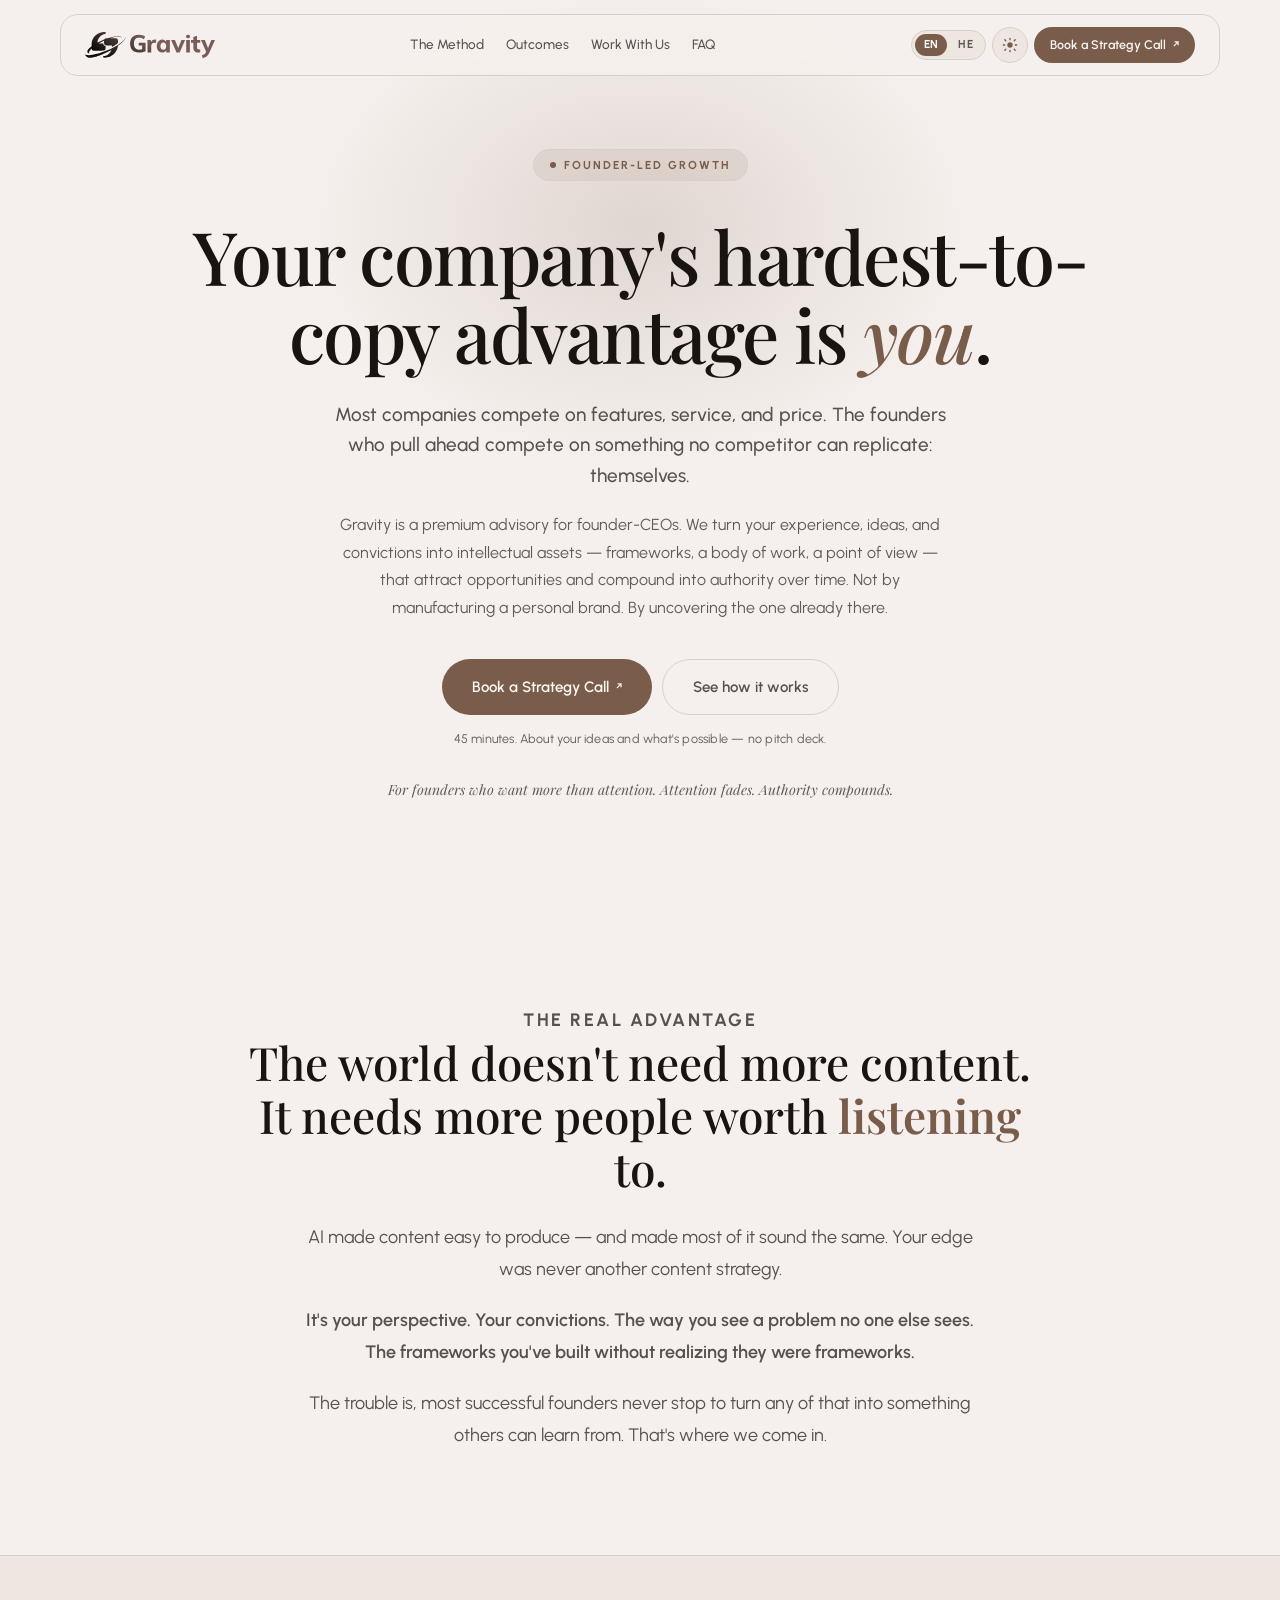
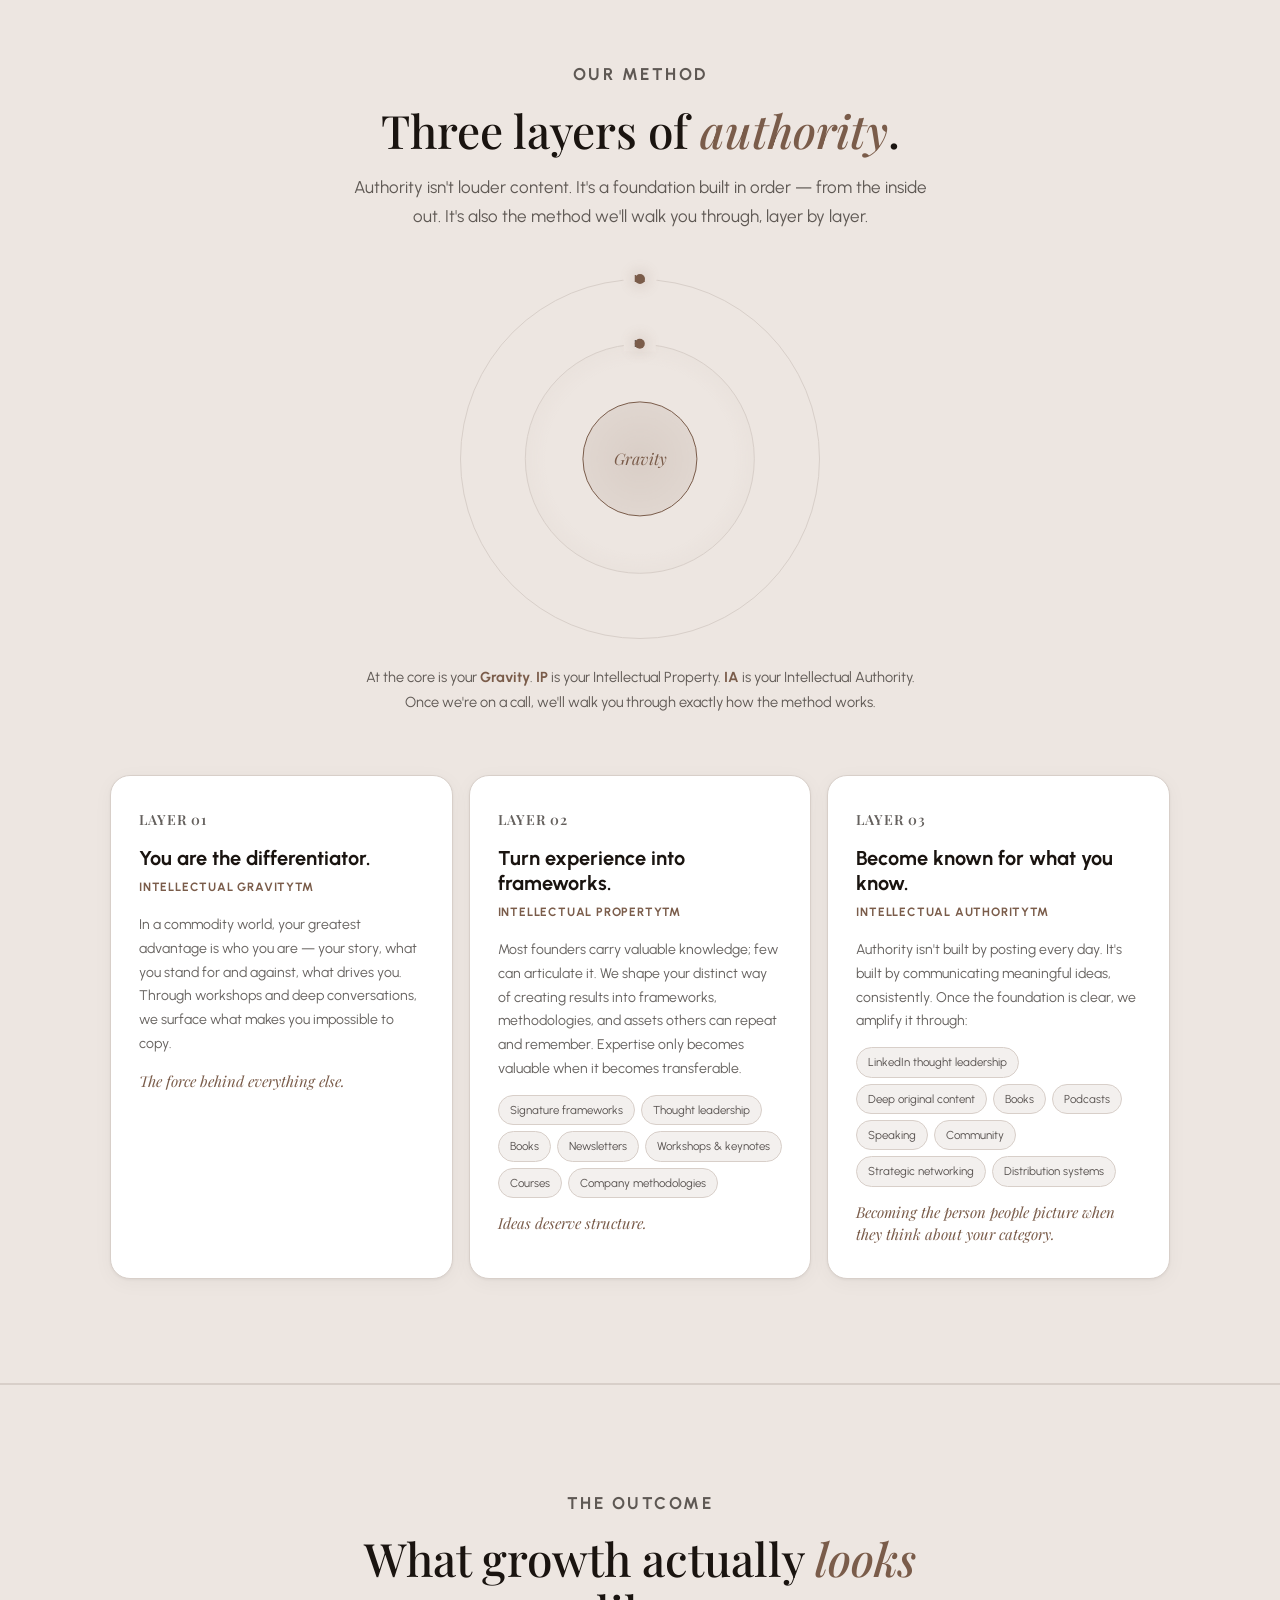
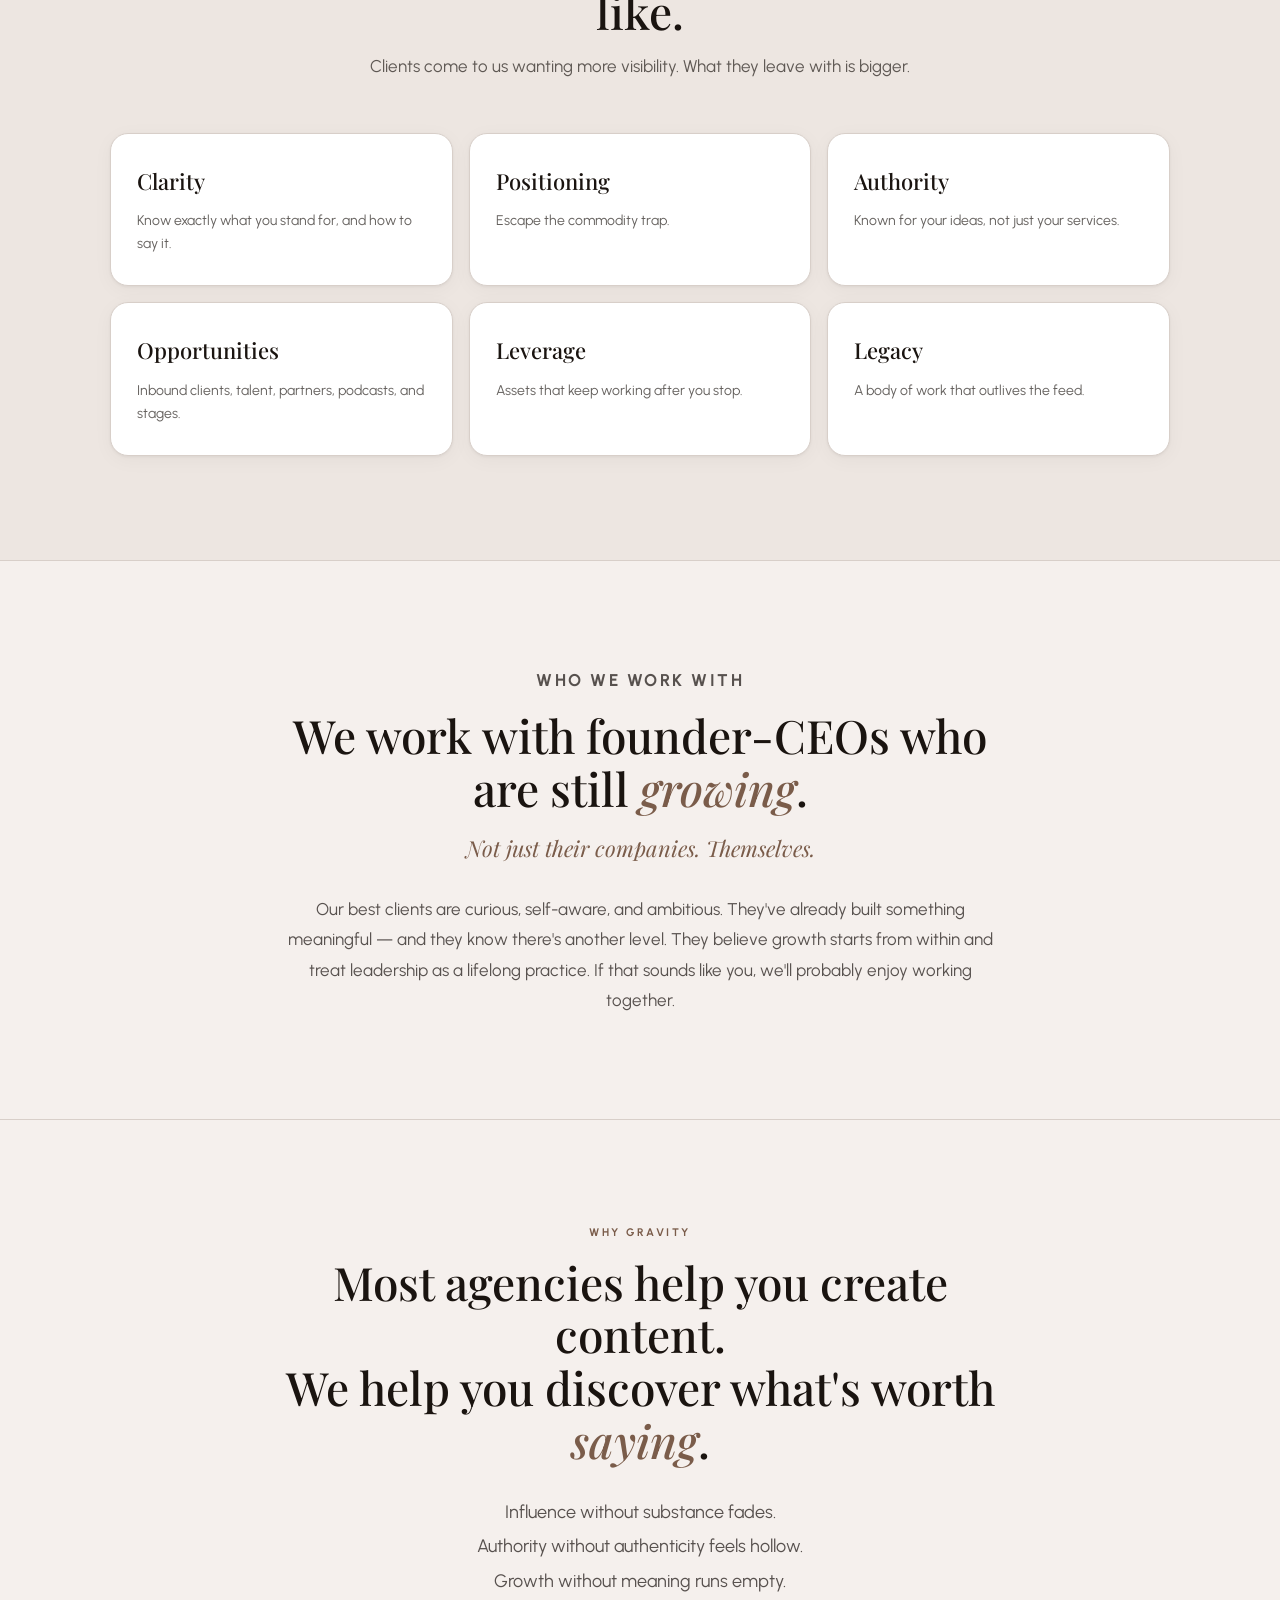
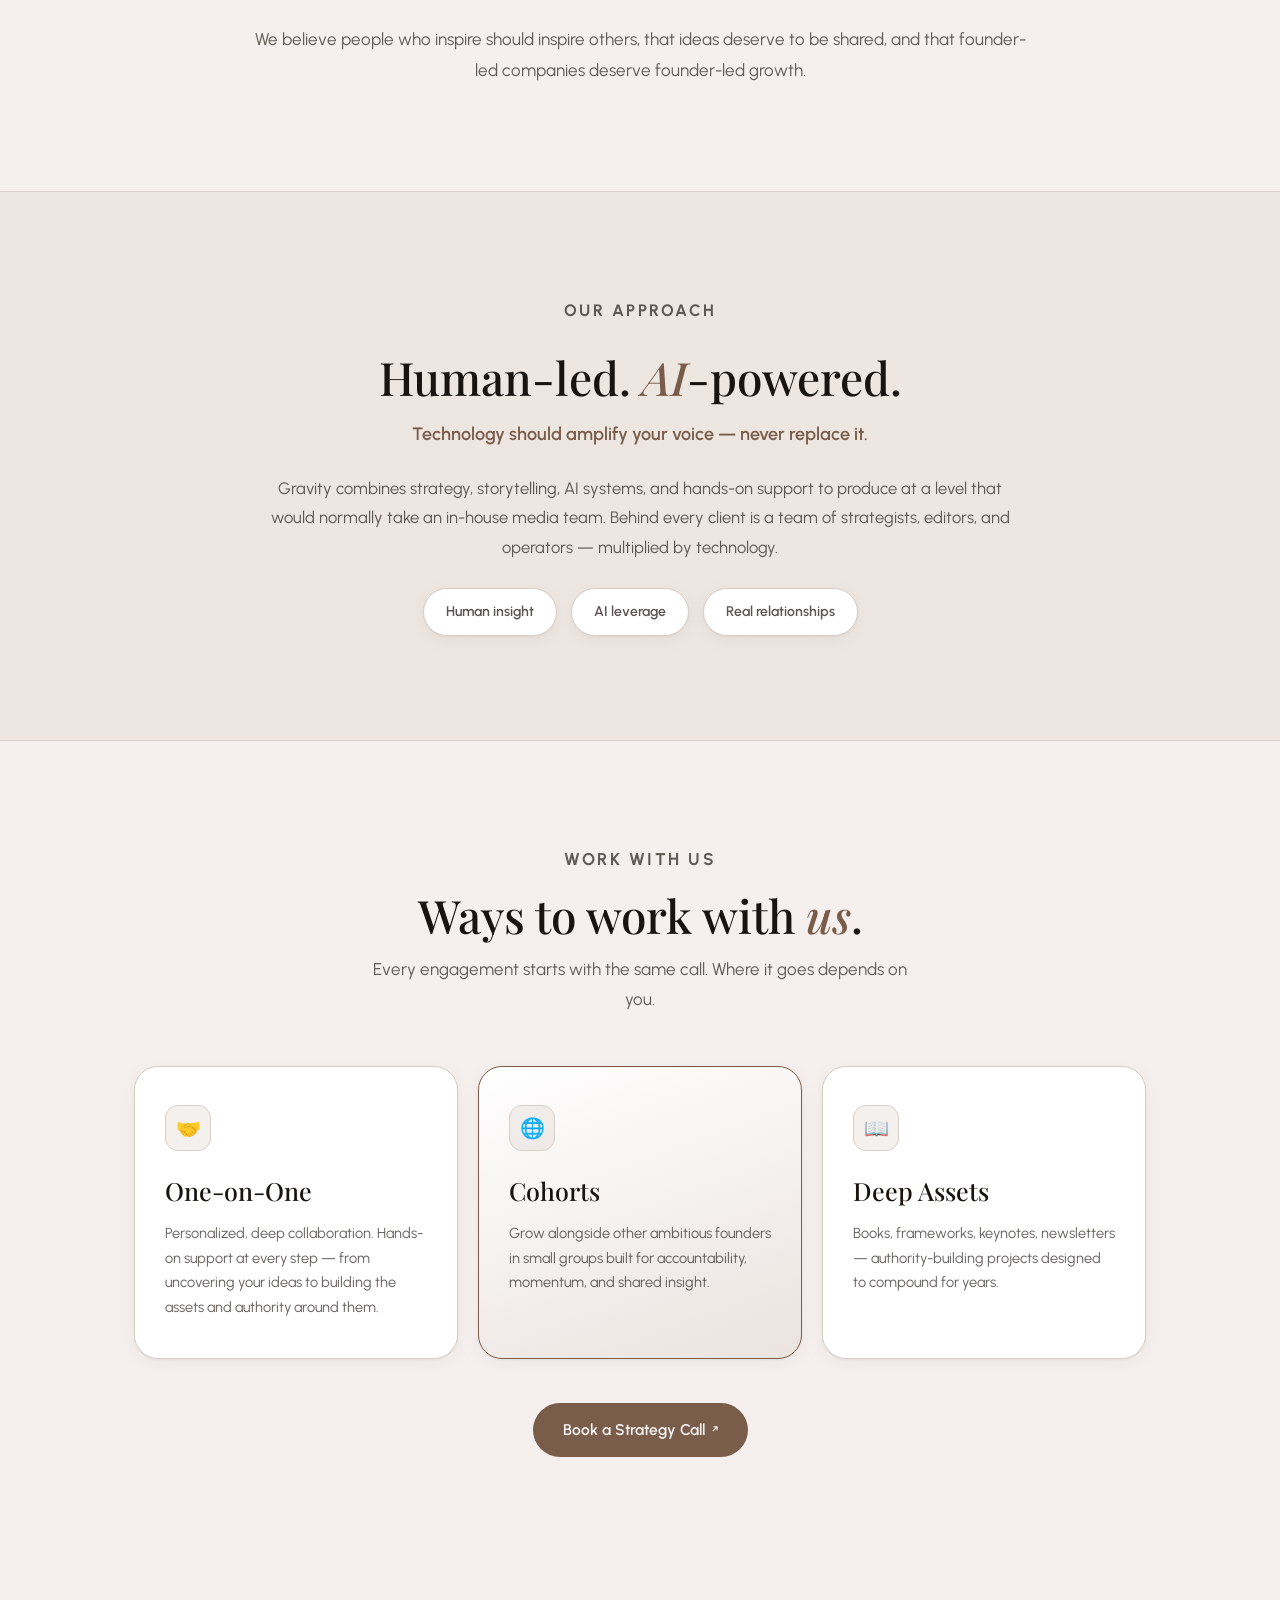
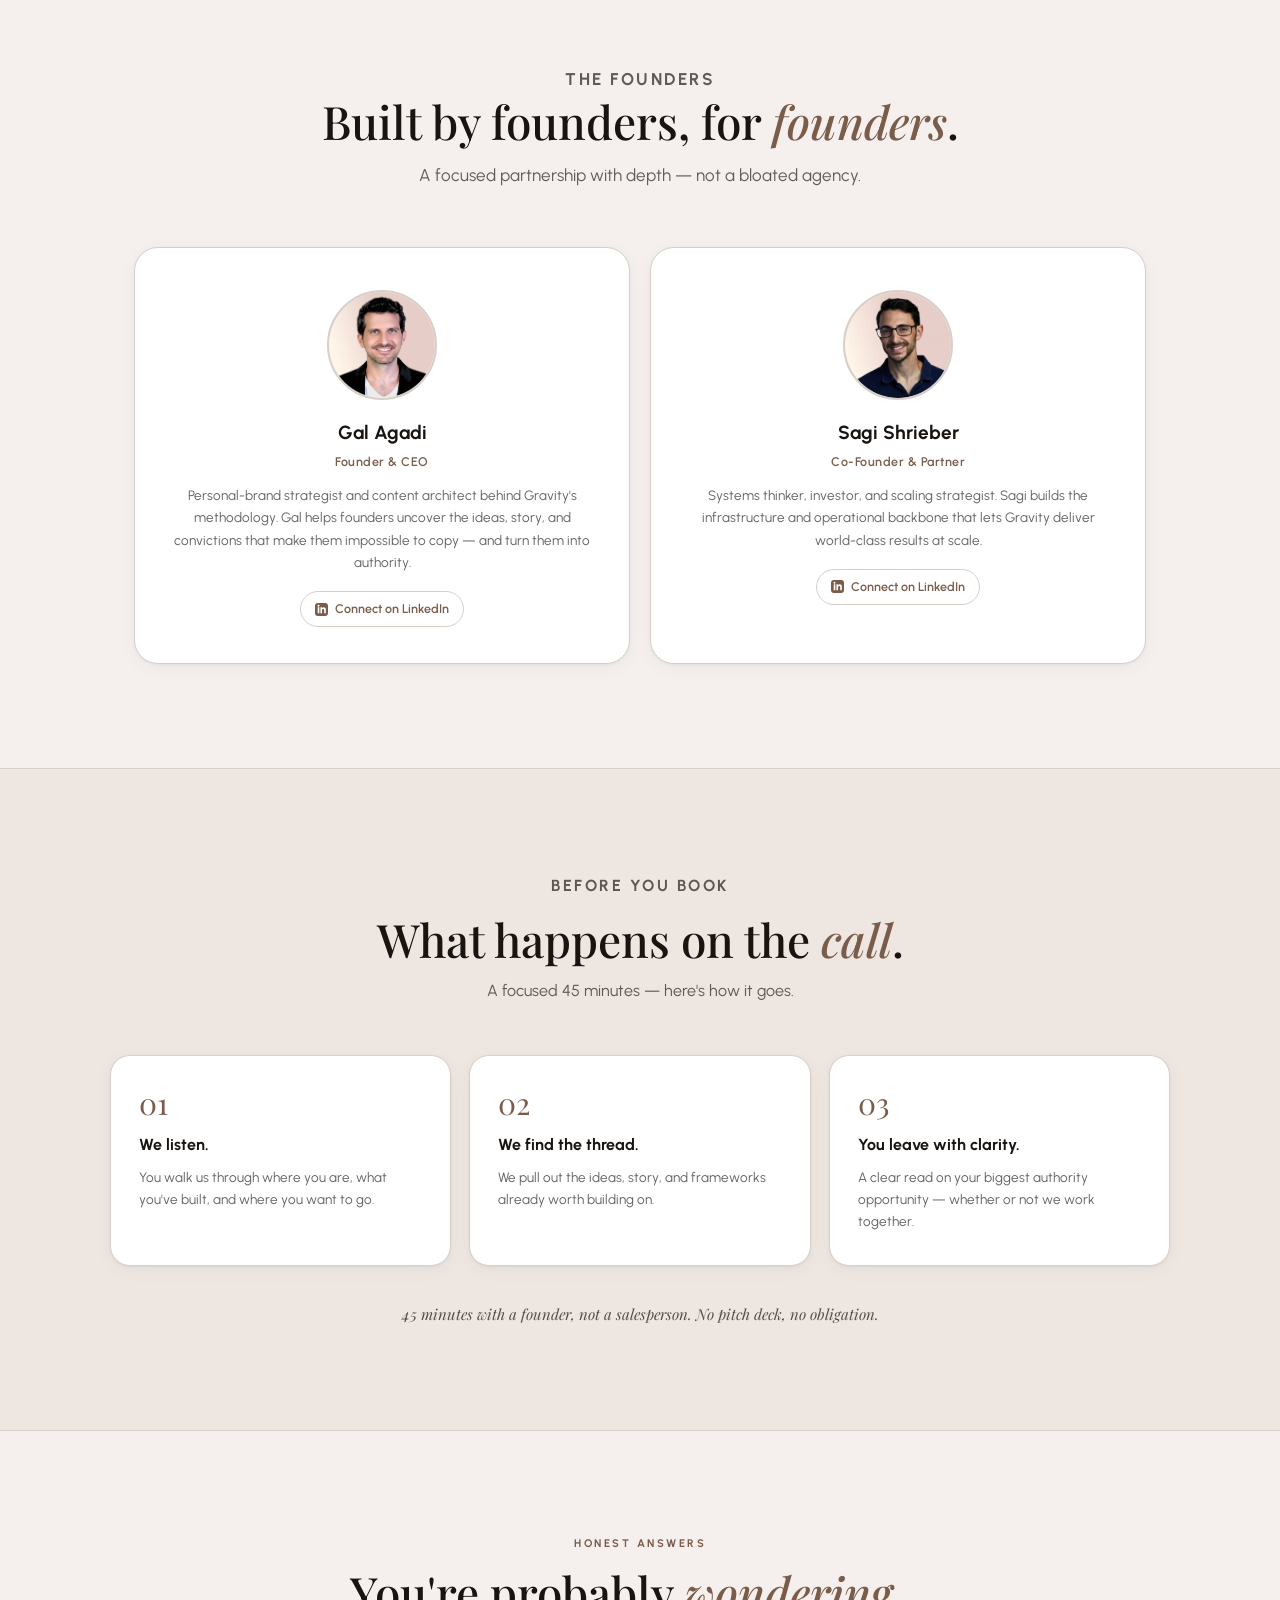
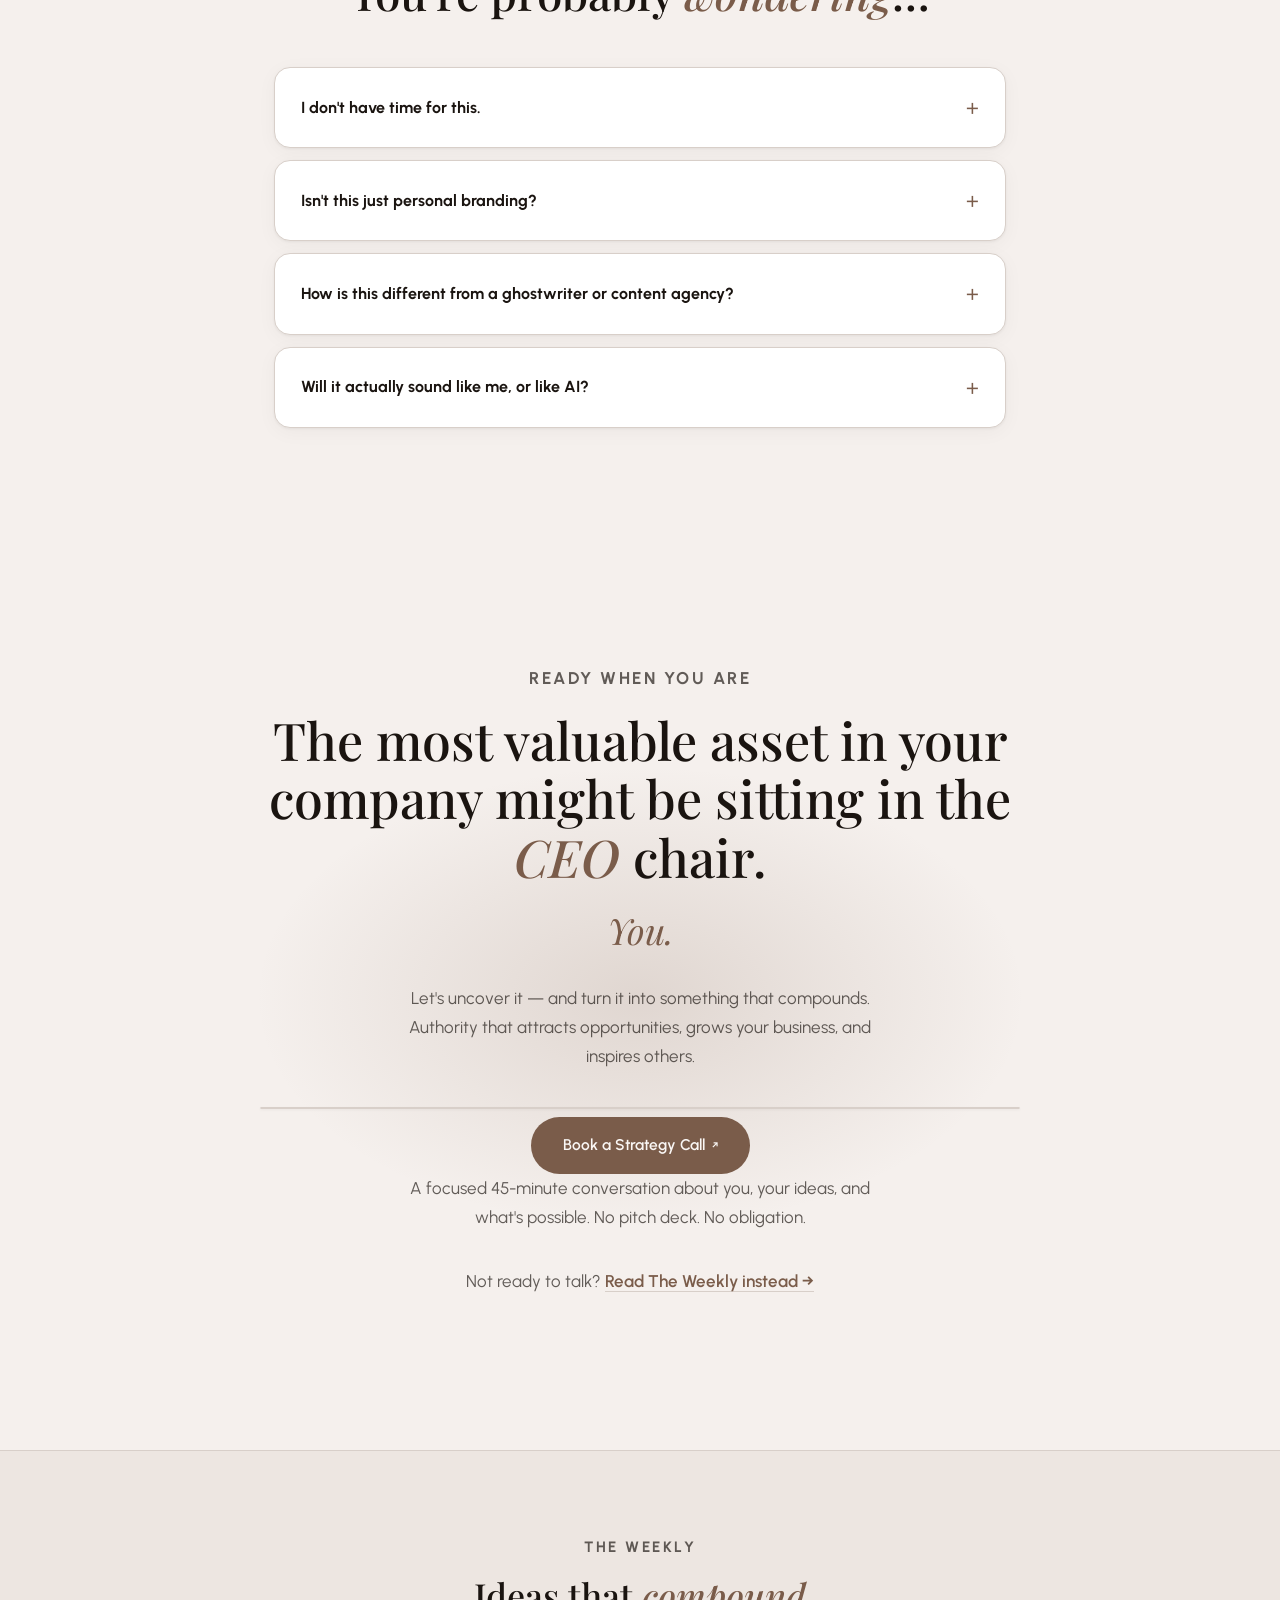
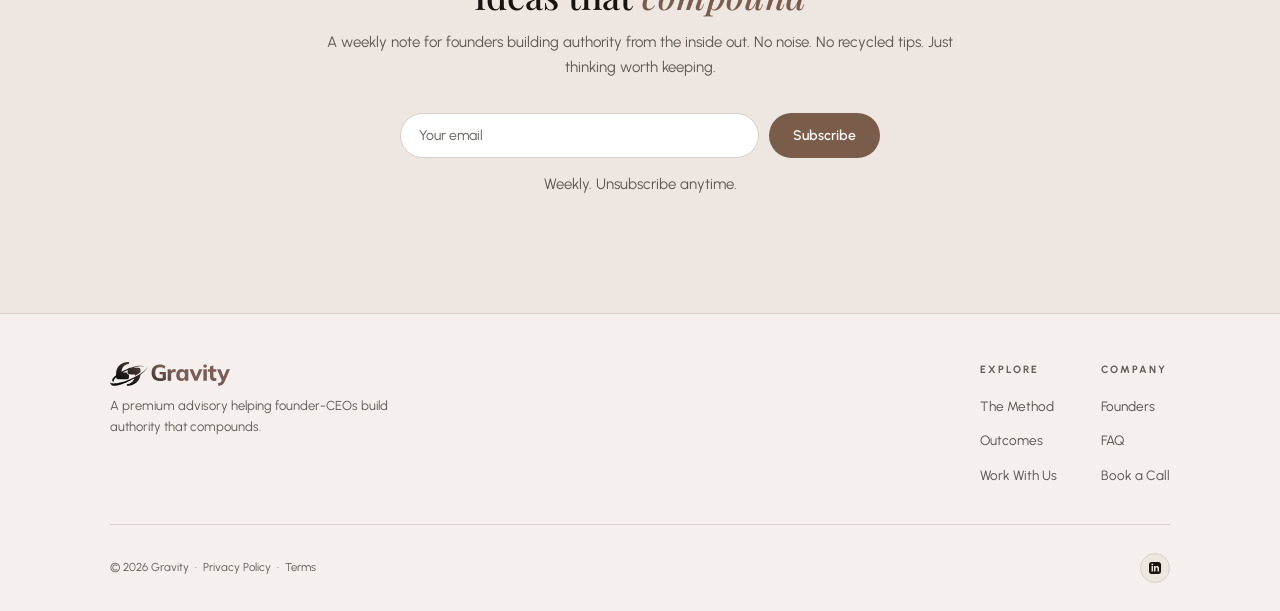
==== commit 70136ed8: "Remove client-logo placeholders, hide placeholder testimonials, switch HE fonts, clarify IP/IA circl" ====
--- a/index.html
+++ b/index.html
@@ -3,7 +3,22 @@
 <head>
   <meta charset="UTF-8">
   <meta name="viewport" content="width=device-width, initial-scale=1.0">
+  <!-- Language auto-routing (client-side fallback; Edge Middleware handles geo before this runs).
+       Explicit choice (cookie/localStorage) always wins; otherwise Hebrew browsers go to /he. -->
+  <script>
+  (function(){try{
+    var c=document.cookie.match(/(?:^|;\s*)g-lang=(en|he)/);
+    var pref=(c&&c[1])||(function(){try{return localStorage.getItem('g-lang')}catch(e){return null}})();
+    if(pref==='en')return;
+    if(pref==='he'){location.replace('/he');return;}
+    var l=(navigator.languages&&navigator.languages.length?navigator.languages.join(','):(navigator.language||'')).toLowerCase();
+    if(/(?:^|[,\s])(he|iw)\b/.test(l)){location.replace('/he');}
+  }catch(e){}})();
+  </script>
   <title>Gravity — Authority That Compounds for Founder-CEOs</title>
+  <link rel="alternate" hreflang="en" href="https://growgravity.com/">
+  <link rel="alternate" hreflang="he" href="https://growgravity.com/he">
+  <link rel="alternate" hreflang="x-default" href="https://growgravity.com/">
   <meta name="description" content="Gravity is a premium advisory that helps founder-CEOs turn who they are, what they know, and what they believe into authority that attracts opportunities and compounds over time.">
   <meta property="og:title" content="You Are the Gravity Behind Your Company's Growth">
   <meta property="og:description" content="The founders who stand out don't compete on features or price. They compete on themselves. Gravity helps you turn experience, ideas, and convictions into authority that compounds.">
@@ -96,6 +111,24 @@
     .ico-btn:hover{border-color:var(--acc);background:var(--glow)}
     .ico-btn svg{width:16px;height:16px}
 
+    /* Language switch */
+    .lang-switch{display:inline-flex;align-items:center;gap:2px;border:1px solid var(--border);
+      border-radius:100px;padding:3px;background:var(--bg2)}
+    .lang-opt{font-size:11.5px;font-weight:700;letter-spacing:.3px;color:var(--t3);
+      padding:5px 9px;border-radius:100px;transition:all .2s;line-height:1;cursor:pointer}
+    .lang-opt:hover{color:var(--acc)}
+    .lang-opt.active{background:var(--acc);color:var(--btn-t)}
+    /* Theme toggle inside mobile menu */
+    .mob-theme{display:flex;align-items:center;justify-content:space-between;width:100%;
+      font-family:'Urbanist',sans-serif;font-size:18px;font-weight:600;color:var(--t2);
+      padding:14px 0;background:none;border:none;border-bottom:1px solid var(--border);
+      cursor:pointer;text-align:start}
+    .mob-theme:hover{color:var(--acc)}
+    @media(max-width:768px){
+      .hdr-actions .theme-btn{display:none}
+      .hdr-actions .btn-primary{display:none}
+    }
+
     /* ── HERO ── */
     .hero{min-height:100vh;display:flex;align-items:center;justify-content:center;
       padding:130px 24px 80px;position:relative;overflow:hidden;text-align:center}
@@ -150,6 +183,8 @@
     .method-hdr{text-align:center;max-width:600px;margin:0 auto 8px}
     .method-hdr h2{margin-bottom:16px}
     .method-hdr p{font-size:17px;color:var(--t3);line-height:1.72}
+    .method-note{text-align:center;max-width:580px;margin:26px auto 0;font-size:14.5px;color:var(--t3);line-height:1.72}
+    .method-note strong{color:var(--acc);font-weight:700}
 
     /* circles animation */
     .circles{position:relative;width:min(360px,78vw);aspect-ratio:1;margin:48px auto 4px}
@@ -443,11 +478,12 @@
     <a href="#engagements">Work With Us</a>
     <a href="#faq">FAQ</a>
   </nav>
-  <button class="hamburger" onclick="openMobMenu()" aria-label="Open menu">
-    <span></span><span></span><span></span>
-  </button>
   <div class="hdr-actions">
-    <button class="ico-btn" onclick="toggleTheme()" aria-label="Toggle theme">
+    <div class="lang-switch" aria-label="Language">
+      <a href="/" class="lang-opt active" onclick="setLang('en')">EN</a>
+      <a href="/he" class="lang-opt" onclick="setLang('he')">HE</a>
+    </div>
+    <button class="ico-btn theme-btn" onclick="toggleTheme()" aria-label="Toggle theme">
       <svg id="isun" viewBox="0 0 24 24" fill="none" stroke="var(--acc)" stroke-width="2" stroke-linecap="round">
         <circle cx="12" cy="12" r="4" fill="var(--acc)" stroke="none"/>
         <path d="M12 2v2M12 20v2M4.22 4.22l1.42 1.42M18.36 18.36l1.42 1.42M2 12h2M20 12h2M4.22 19.78l1.42-1.42M18.36 5.64l1.42-1.42"/>
@@ -459,6 +495,9 @@
     <a href="#contact" class="btn btn-primary btn-sm">
       Book a Strategy Call <span class="arr">&#8599;</span>
     </a>
+    <button class="hamburger" onclick="openMobMenu()" aria-label="Open menu">
+      <span></span><span></span><span></span>
+    </button>
   </div>
 </header>
 
@@ -470,6 +509,7 @@
   <a href="#engagements" onclick="closeMobMenu()">Work With Us</a>
   <a href="#faq" onclick="closeMobMenu()">FAQ</a>
   <a href="#contact" onclick="closeMobMenu()" style="margin-top:16px;color:var(--acc)">Book a Strategy Call ↗</a>
+  <button class="mob-theme" onclick="toggleTheme()">Appearance<span style="color:var(--acc);font-weight:700">Light / Dark</span></button>
 </div>
 
 <!-- HERO -->
@@ -490,21 +530,6 @@
   </div>
 </section>
 
-<!-- PROOF STRIP -->
-<section class="proof">
-  <div class="proof-in">
-    <p class="proof-lbl">Trusted by founder-CEOs building authority from the inside out</p>
-    <!-- PROOF: swap the dashed placeholder slots below for real client logos / wordmarks once approved -->
-    <div class="proof-logos">
-      <div class="logo-slot">Logo</div>
-      <div class="logo-slot">Logo</div>
-      <div class="logo-slot">Logo</div>
-      <div class="logo-slot">Logo</div>
-      <div class="logo-slot">Logo</div>
-    </div>
-  </div>
-</section>
-
 <!-- SECTION 2 — THE REAL ADVANTAGE -->
 <section class="stmt">
   <p class="lbl" style="text-align:center">The Real Advantage</p>
@@ -524,12 +549,13 @@
     </div>
 
     <div class="circles" aria-hidden="true">
-      <div class="ring ring-a"><span class="ring-tag">Authority</span></div>
-      <div class="ring ring-p"><span class="ring-tag">Property</span></div>
+      <div class="ring ring-a"><span class="ring-tag">IA</span></div>
+      <div class="ring ring-p"><span class="ring-tag">IP</span></div>
       <div class="ring ring-g"><span>Gravity</span></div>
       <div class="orbit orbit-a"><span class="od"></span></div>
       <div class="orbit orbit-p"><span class="od"></span></div>
     </div>
+    <p class="method-note">At the core is your <strong>Gravity</strong>. <strong>IP</strong> is your Intellectual Property. <strong>IA</strong> is your Intellectual Authority. Once we're on a call, we'll walk you through exactly how the method works.</p>
 
     <div class="layers">
       <div class="layer fade">
@@ -576,14 +602,13 @@
   </div>
 </section>
 
-<!-- TESTIMONIALS -->
-<section class="tmint">
+<!-- TESTIMONIALS — HIDDEN until real, attributed client quotes exist. Remove style="display:none" and replace placeholder cards to enable. No fabricated quotes are shown live. -->
+<section class="tmint" style="display:none">
   <div class="tmint-hdr">
     <p class="lbl" style="text-align:center">In Their Words</p>
     <h2 class="sec-h">Founders who stopped <em>blending in</em>.</h2>
     <p style="margin-top:10px">Real, attributed stories from the founders we work with.</p>
   </div>
-  <!-- TESTIMONIALS: replace the three placeholder cards below with real, attributed client quotes (quote + name + title + company + optional headshot). No fabricated quotes are shipped. -->
   <div class="tgridq">
     <div class="qc fade">
       <div class="qmark">&ldquo;</div>
@@ -854,6 +879,11 @@
 </footer>
 
 <script>
+  function setLang(l){try{
+    document.cookie='g-lang='+l+';path=/;max-age=31536000;samesite=lax';
+    localStorage.setItem('g-lang',l);
+  }catch(e){}}
+
   function toggleTheme() {
     const dark = document.documentElement.classList.toggle('dark');
     document.getElementById('isun').style.display = dark ? 'none' : 'block';
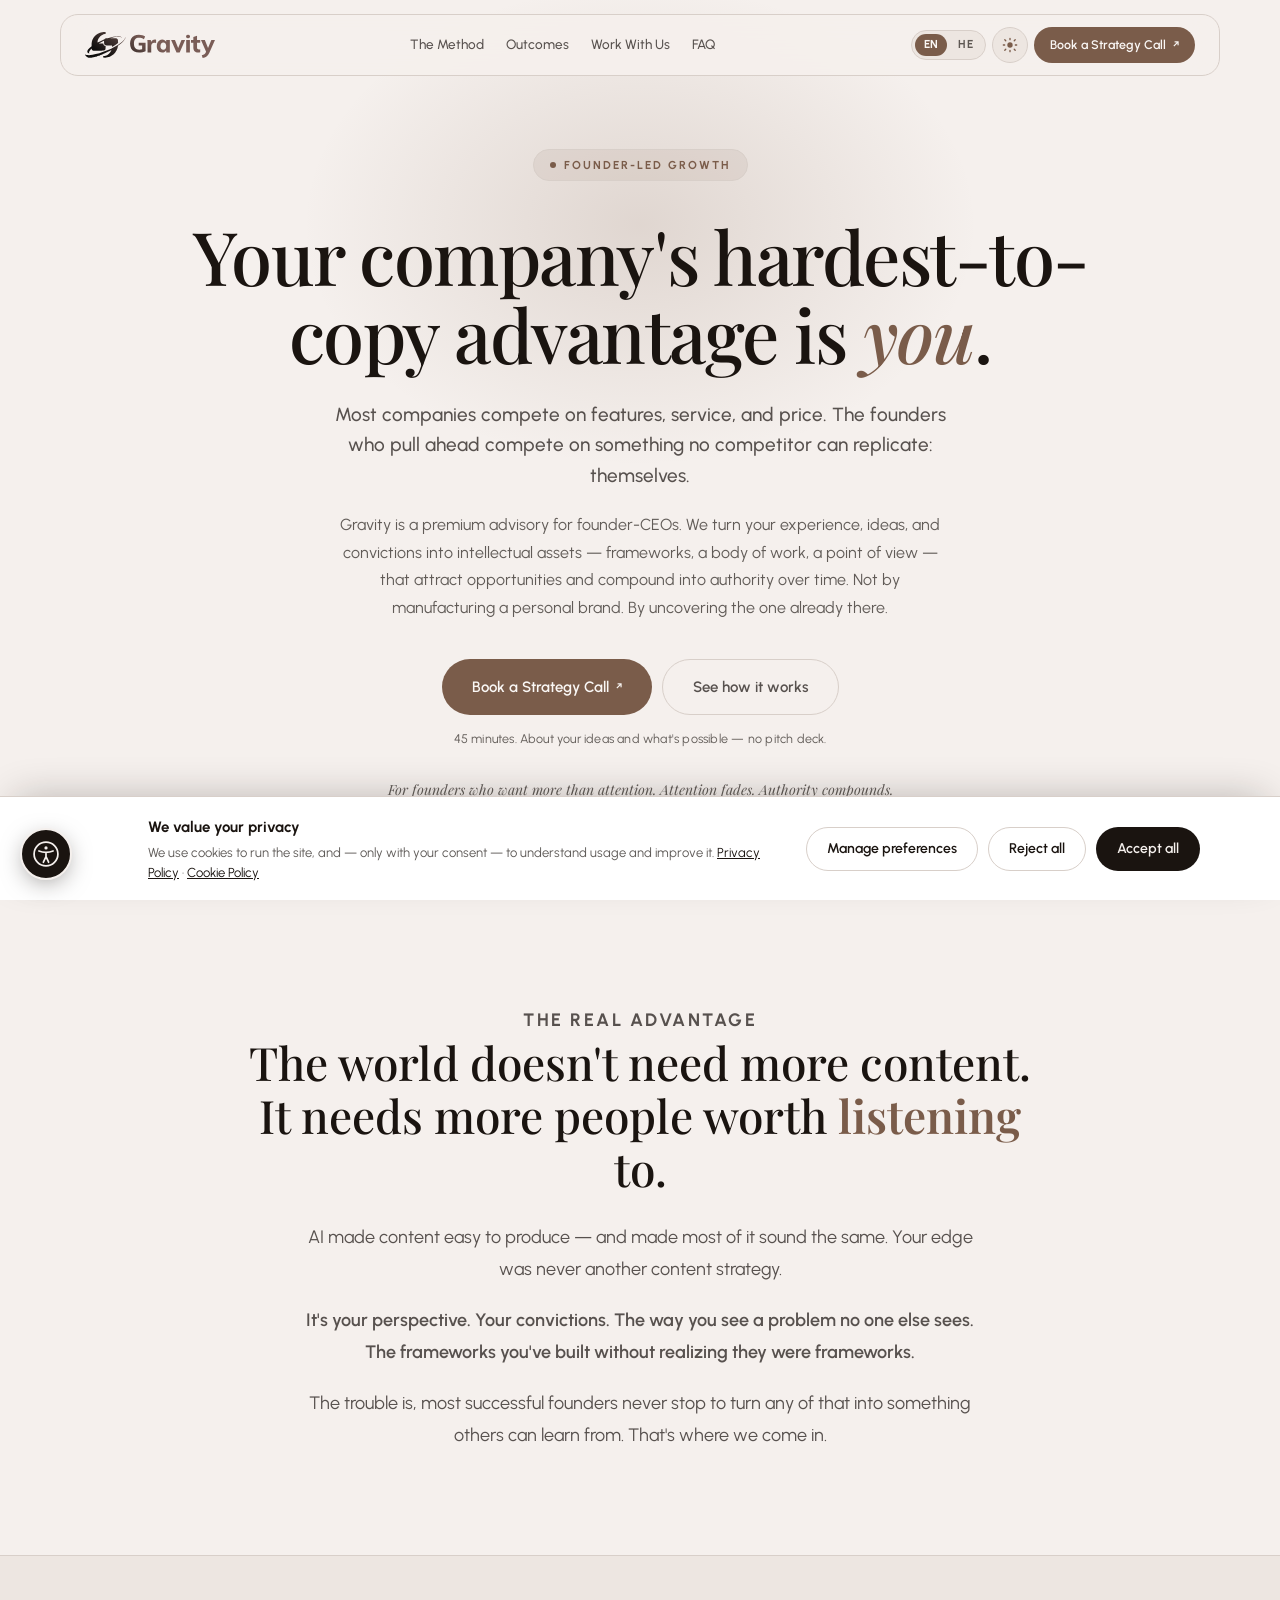
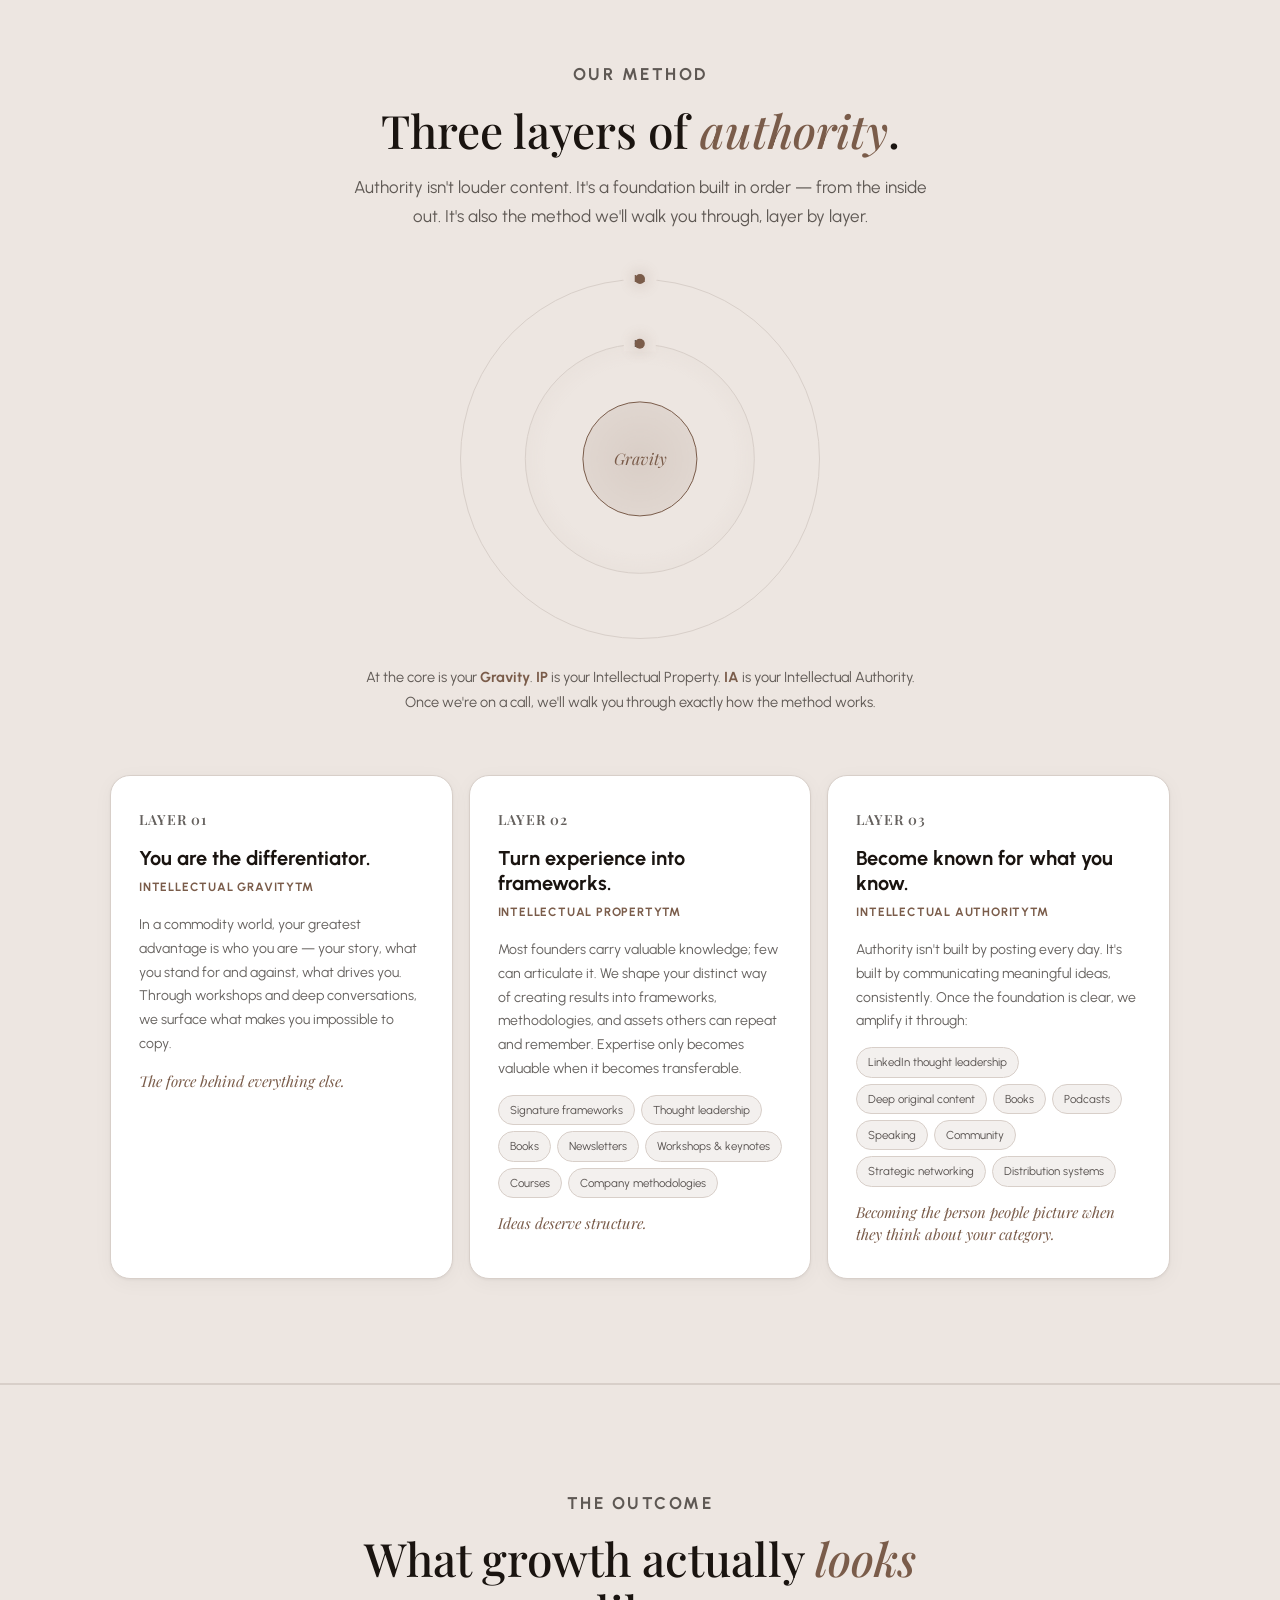
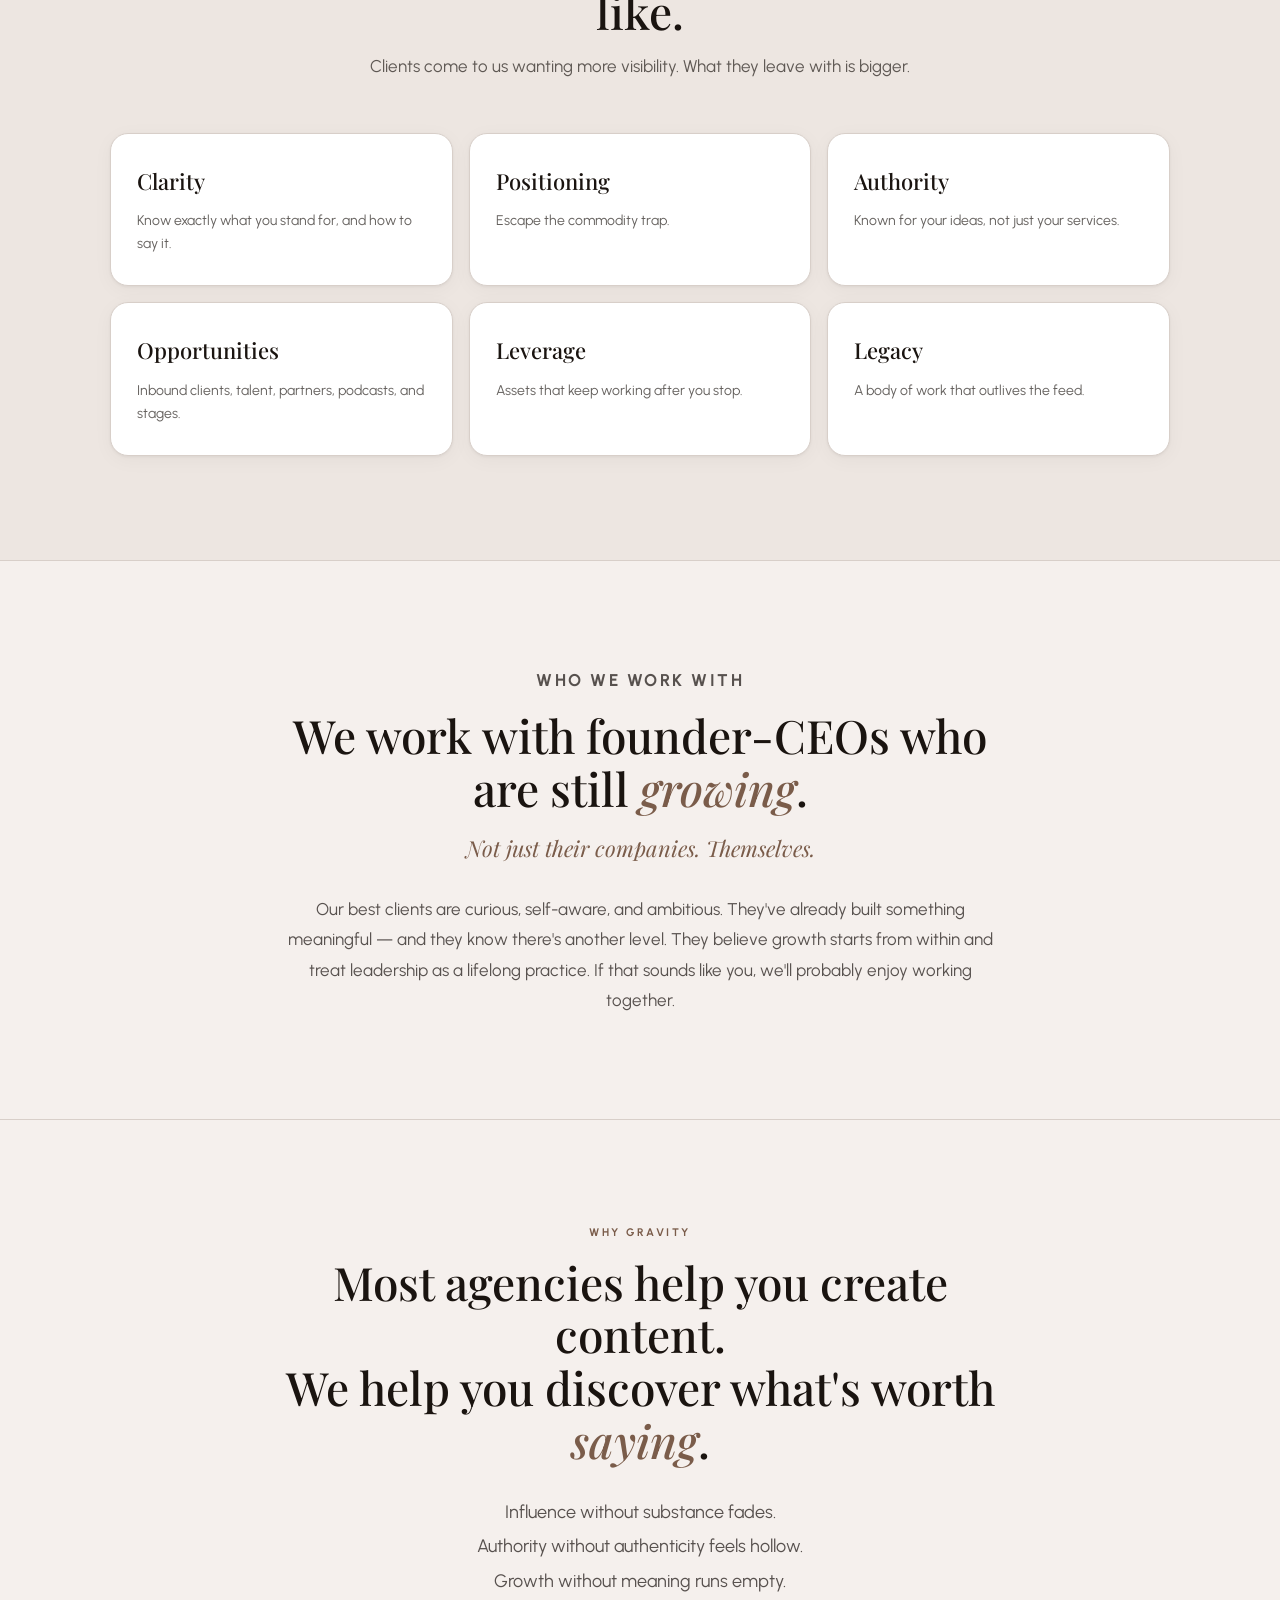
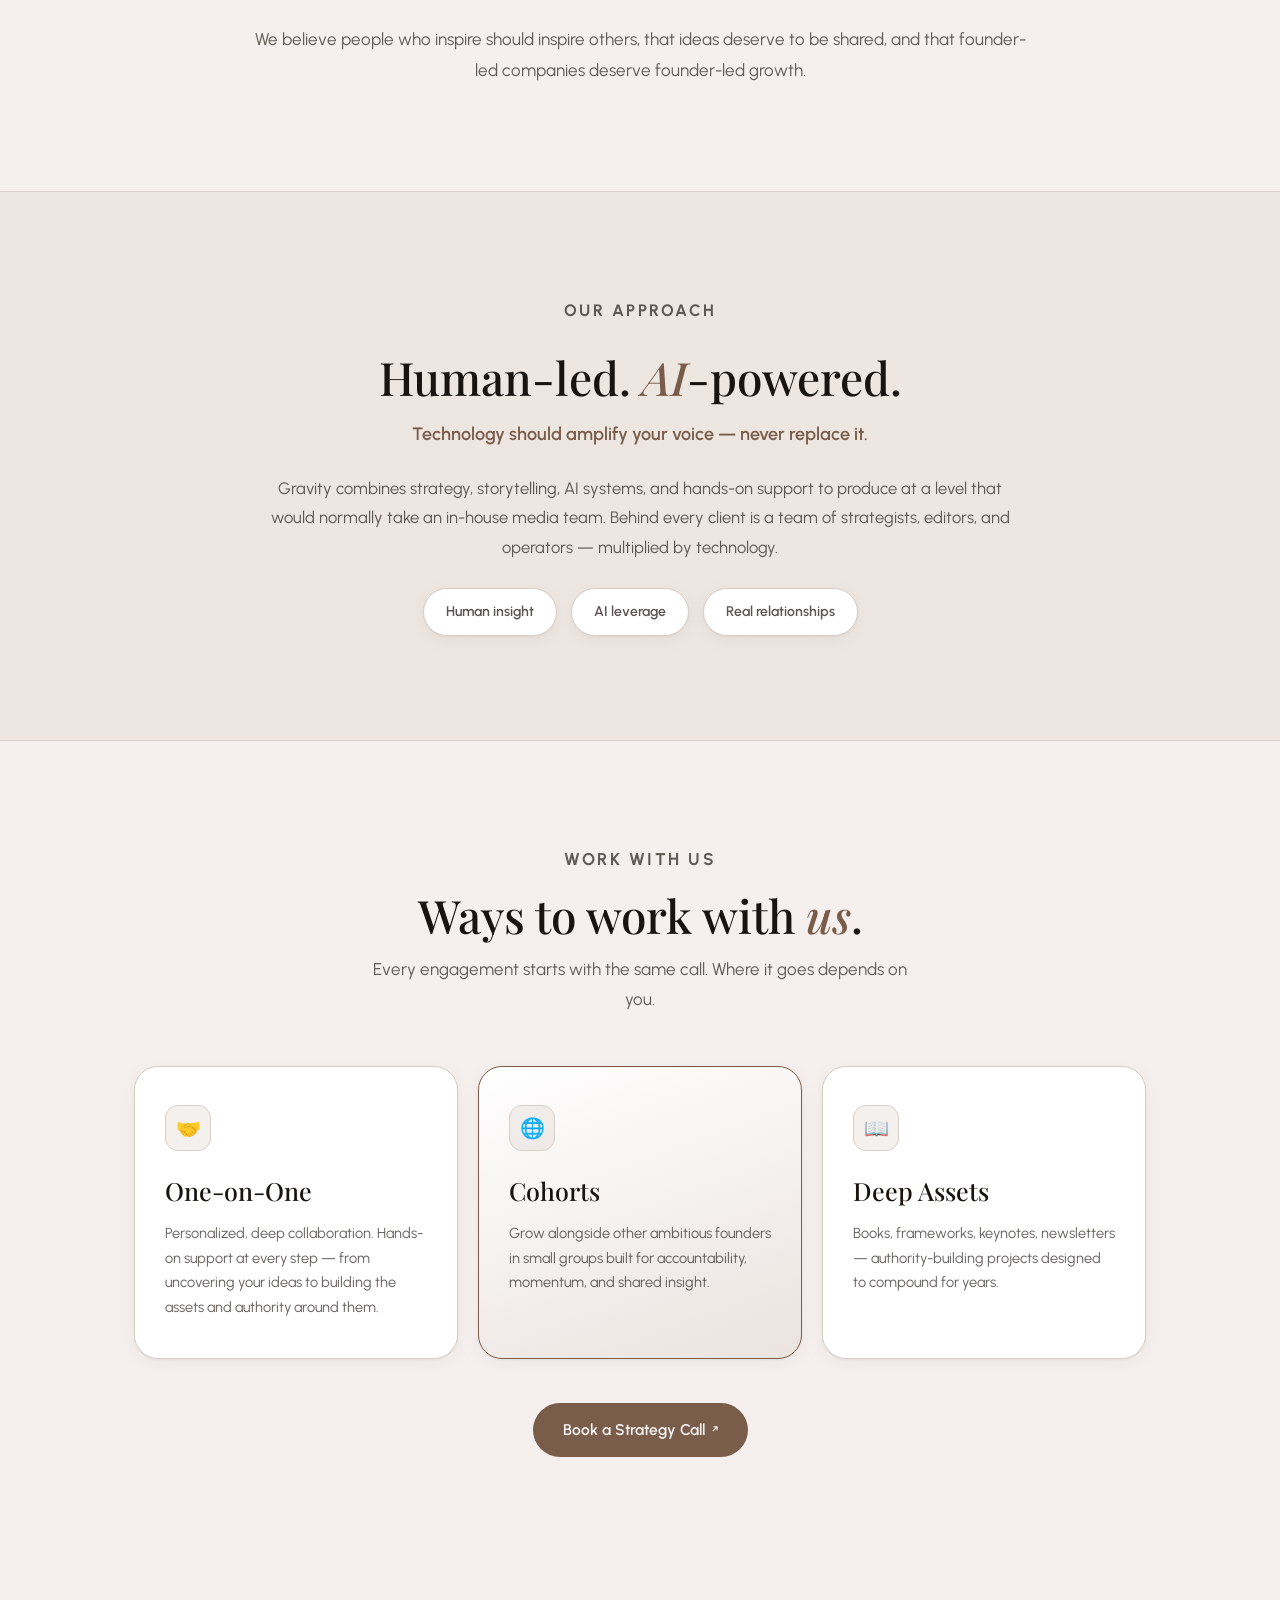
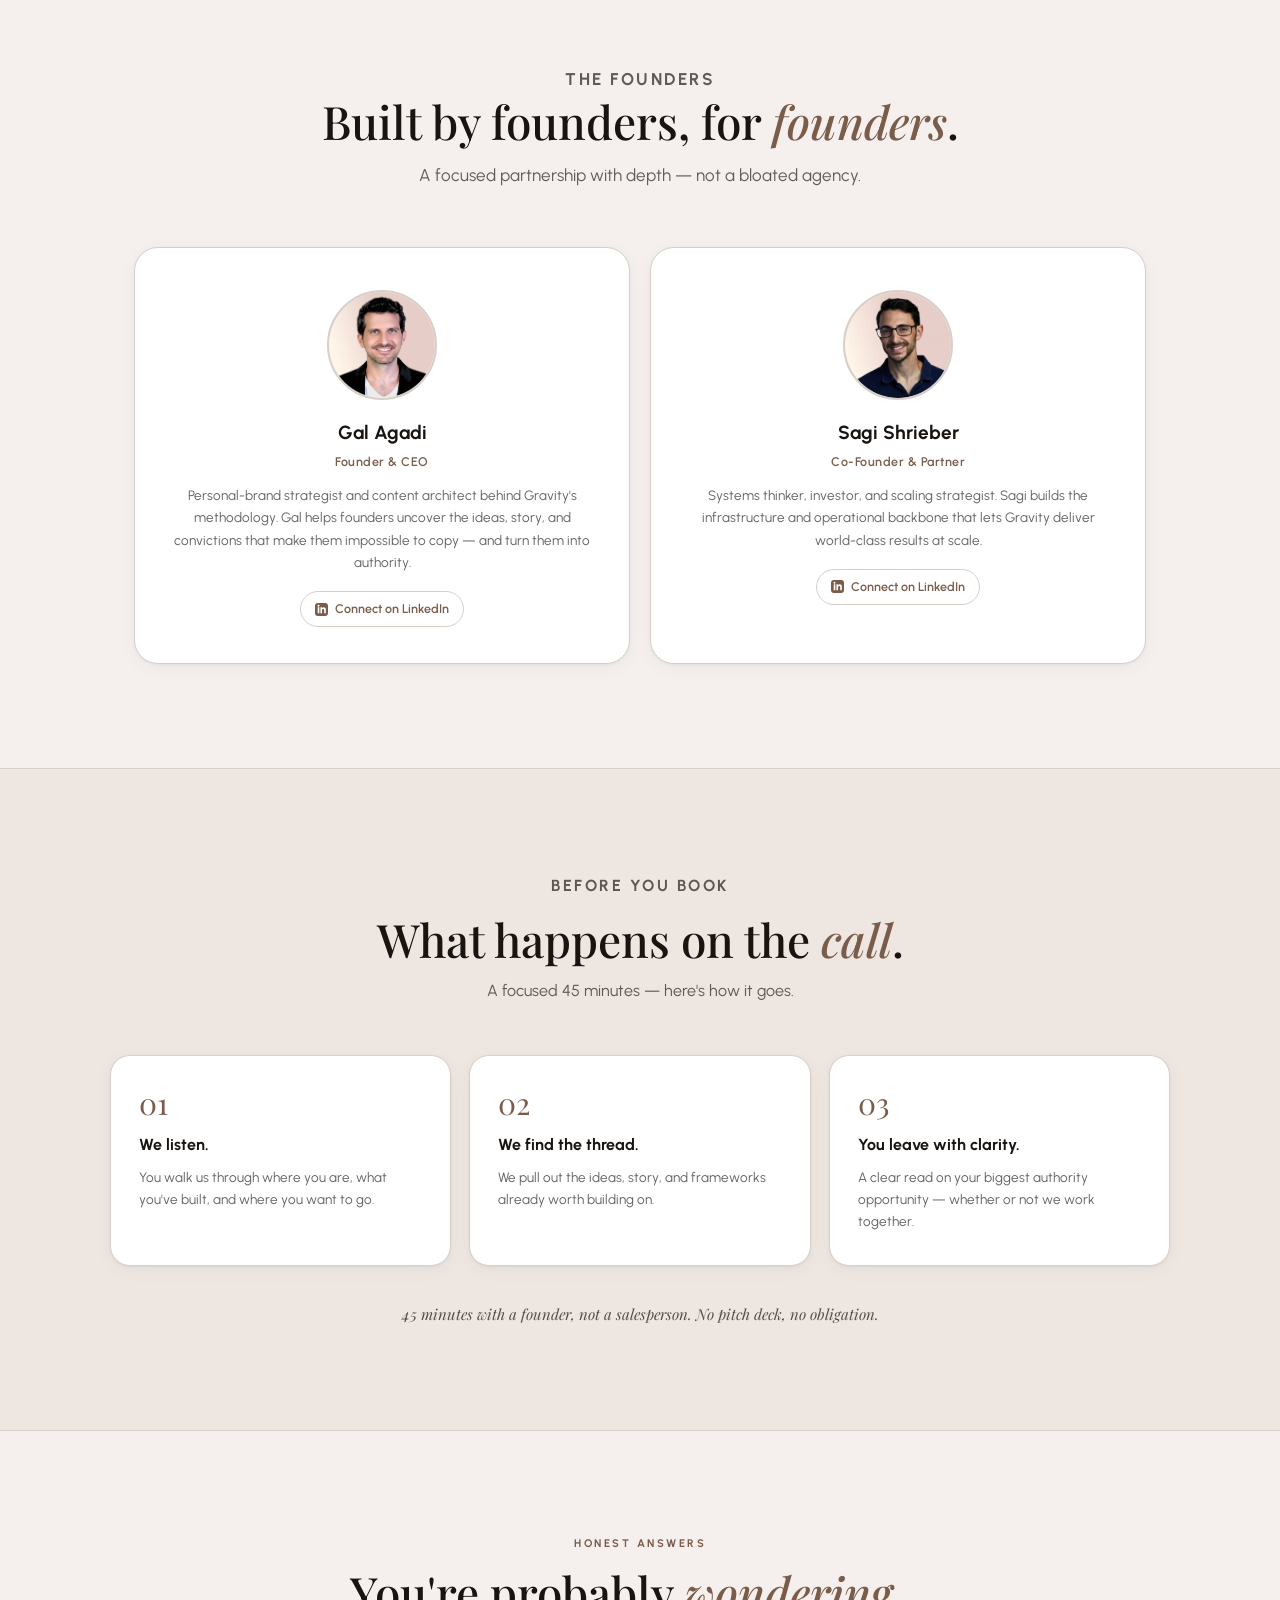
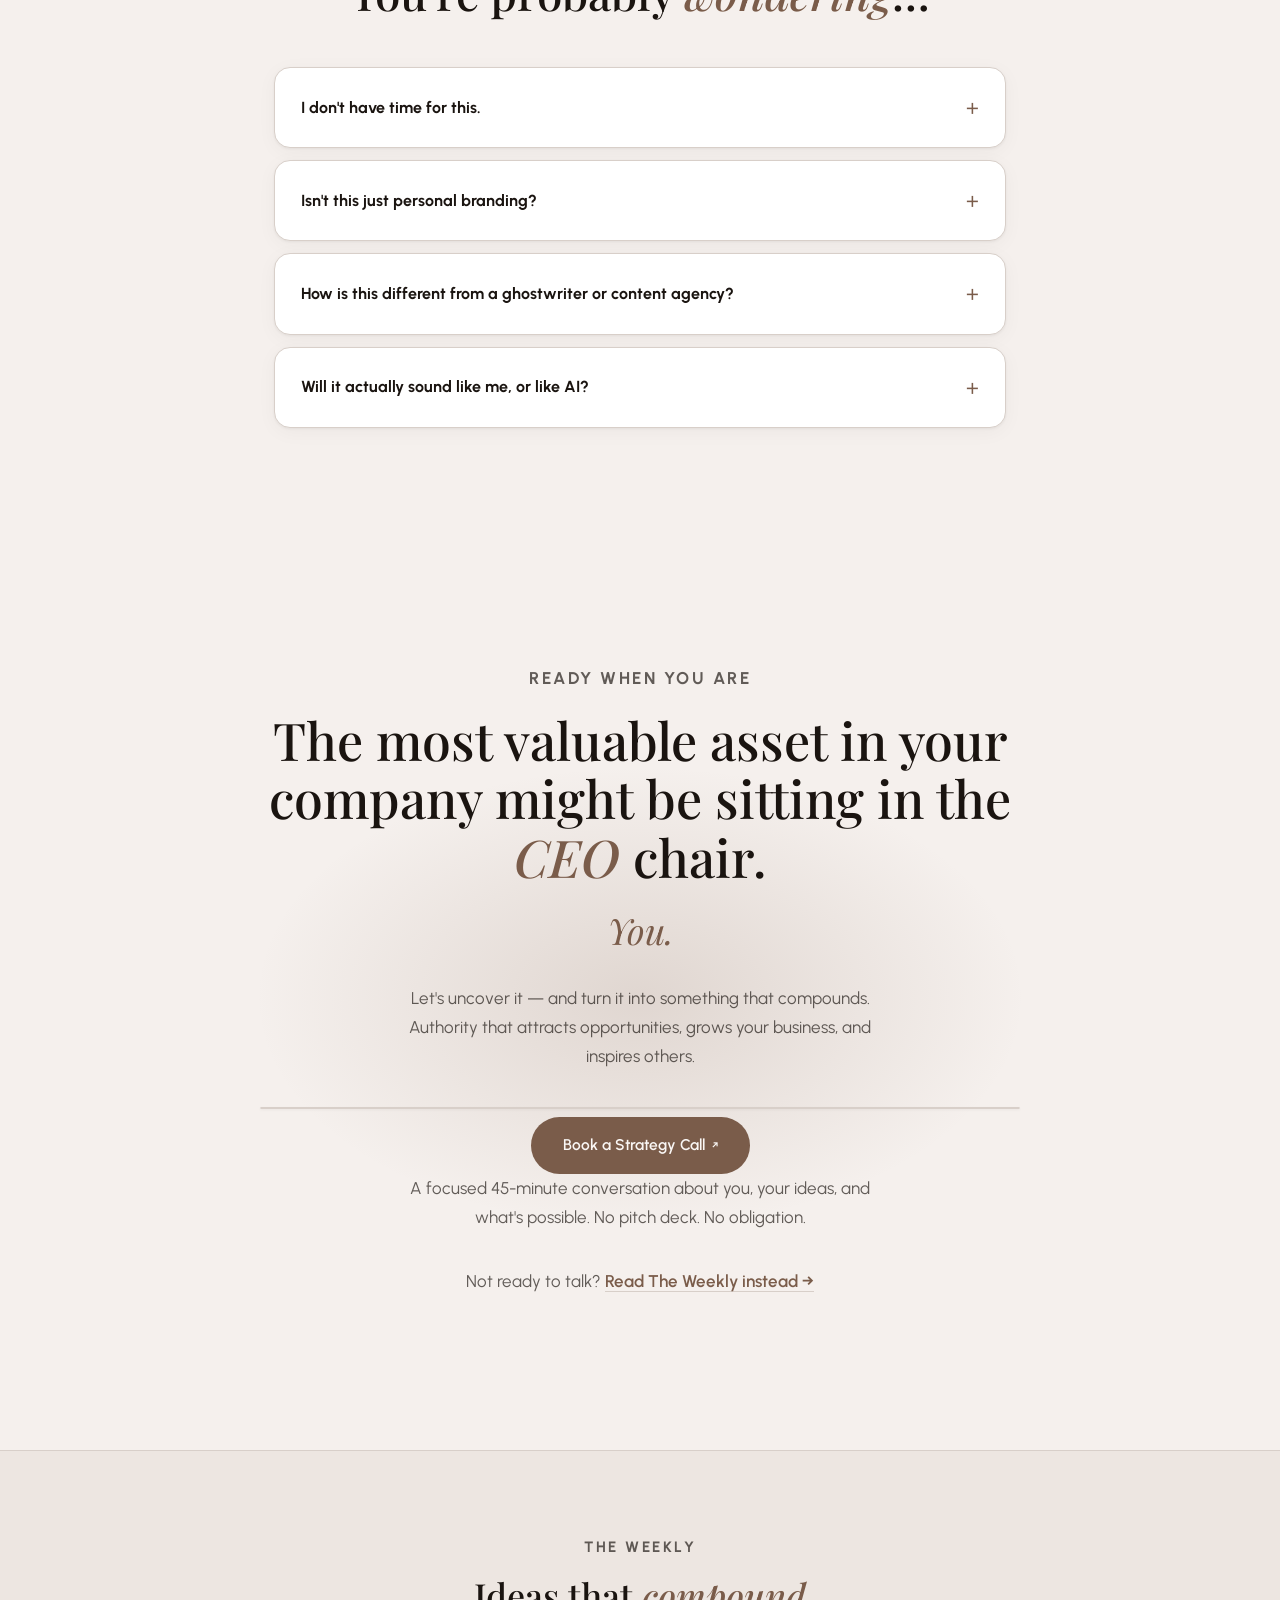
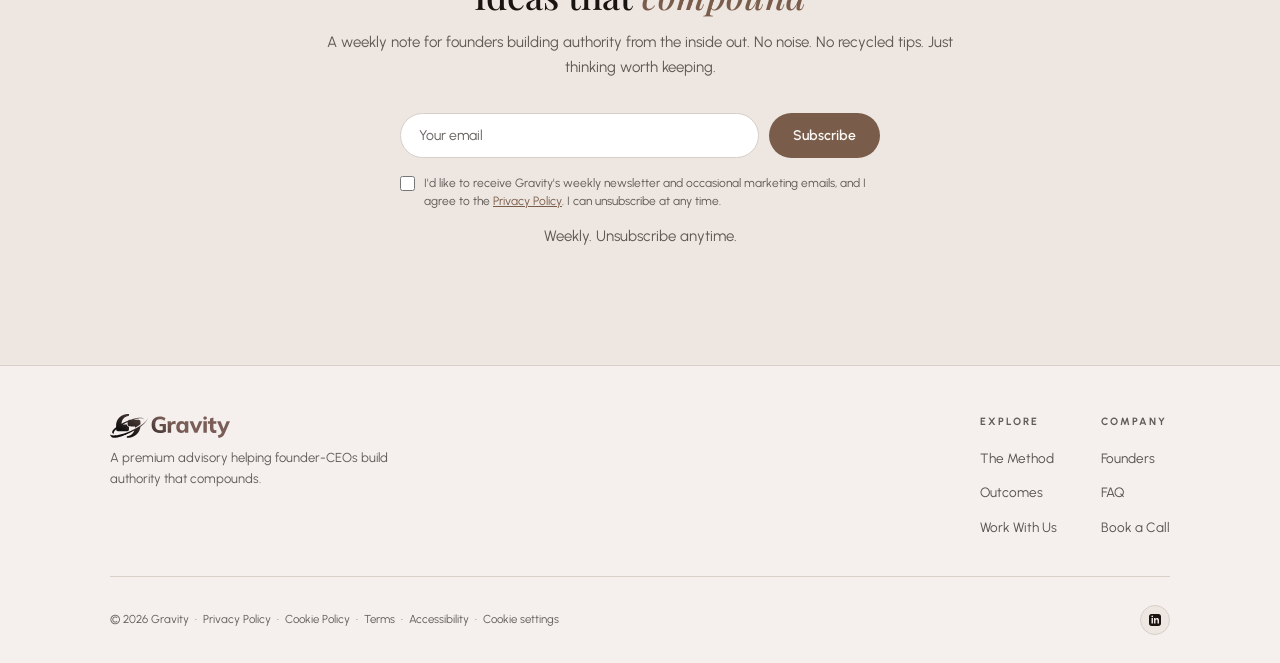
==== commit 08f607f0: "Add Israeli-law compliance layer (accessibility, consent, privacy) Ships the compliance work to prod" ====
--- a/index.html
+++ b/index.html
@@ -74,6 +74,12 @@
     body{font-family:'Urbanist',sans-serif;background:var(--bg);color:var(--t1);line-height:1.6;overflow-x:hidden;transition:background .35s,color .35s}
     a{color:inherit;text-decoration:none}
     img{max-width:100%;height:auto;display:block}
+    /* Keyboard accessibility */
+    .skip-link{position:absolute;left:50%;top:-60px;transform:translateX(-50%);z-index:2000;
+      background:var(--acc);color:var(--btn-t,#fff);padding:10px 20px;border-radius:0 0 10px 10px;
+      font-size:14px;font-weight:600;transition:top .2s}
+    .skip-link:focus{top:0}
+    :focus-visible{outline:3px solid var(--acc);outline-offset:2px;border-radius:3px}
 
     /* ── HEADER ── */
     .hdr{
@@ -385,6 +391,10 @@
       cursor:pointer;transition:all .25s;white-space:nowrap;flex-shrink:0}
     .nl-submit:hover{background:var(--acc3,var(--acc));transform:translateY(-1px)}
     .nl-note{font-size:11.5px;color:var(--t3);margin-top:14px}
+    .nl-consent{display:flex;gap:9px;align-items:flex-start;max-width:480px;margin:16px auto 0;
+      text-align:left;font-size:12px;line-height:1.5;color:var(--t3);cursor:pointer}
+    .nl-consent input{margin-top:2px;flex-shrink:0;width:15px;height:15px;accent-color:var(--acc);cursor:pointer}
+    .nl-consent a{color:var(--acc);text-decoration:underline}
     .nl-success{display:none;font-size:15px;color:var(--acc);font-weight:600;margin-top:12px}
     @media(max-width:520px){
       .nl-form{flex-direction:column}
@@ -465,6 +475,7 @@
   </style>
 </head>
 <body>
+<a href="#main" class="skip-link">Skip to content</a>
 
 <!-- HEADER -->
 <header class="hdr">
@@ -513,7 +524,7 @@
 </div>
 
 <!-- HERO -->
-<section class="hero">
+<section class="hero" id="main">
   <div class="hero-in">
     <div class="eyebrow"><span class="dot"></span>Founder-Led Growth</div>
     <h1>Your company's hardest-to-copy advantage is <em>you</em>.</h1>
@@ -832,6 +843,10 @@
       <input class="nl-input" type="email" id="nl-email" placeholder="Your email" required aria-label="Email address">
       <button class="nl-submit" type="submit">Subscribe</button>
     </form>
+    <label class="nl-consent">
+      <input type="checkbox" id="nl-consent" required>
+      <span>I'd like to receive Gravity's weekly newsletter and occasional marketing emails, and I agree to the <a href="/privacy.html">Privacy Policy</a>. I can unsubscribe at any time.</span>
+    </label>
     <p class="nl-success" id="nl-success">You're in. Check your inbox for a confirmation.</p>
     <p class="nl-note">Weekly. Unsubscribe anytime.</p>
   </div>
@@ -868,7 +883,7 @@
       </div>
     </div>
     <div class="fbot">
-      <p class="fcopy">&copy; 2026 Gravity &nbsp;·&nbsp; <a href="privacy.html" class="fcopy-link">Privacy Policy</a> &nbsp;·&nbsp; <a href="terms.html" class="fcopy-link">Terms</a></p>
+      <p class="fcopy">&copy; 2026 Gravity &nbsp;·&nbsp; <a href="privacy.html" class="fcopy-link">Privacy Policy</a> &nbsp;·&nbsp; <a href="cookie-policy.html" class="fcopy-link">Cookie Policy</a> &nbsp;·&nbsp; <a href="terms.html" class="fcopy-link">Terms</a> &nbsp;·&nbsp; <a href="accessibility.html" class="fcopy-link">Accessibility</a> &nbsp;·&nbsp; <a href="#" class="fcopy-link" onclick="if(window.gravityConsent){window.gravityConsent.open();}return false;">Cookie settings</a></p>
       <div class="fsoc">
         <a href="https://www.linkedin.com/company/gravity-brand/" target="_blank" rel="noopener" aria-label="Gravity on LinkedIn">
           <svg viewBox="0 0 24 24"><path d="M19 0h-14c-2.761 0-5 2.239-5 5v14c0 2.761 2.239 5 5 5h14c2.762 0 5-2.239 5-5v-14c0-2.761-2.238-5-5-5zm-11 19h-3v-11h3v11zm-1.5-12.268c-.966 0-1.75-.79-1.75-1.764s.784-1.764 1.75-1.764 1.75.79 1.75 1.764-.783 1.764-1.75 1.764zm13.5 12.268h-3v-5.604c0-3.368-4-3.113-4 0v5.604h-3v-11h3v1.765c1.396-2.586 7-2.777 7 2.476v6.759z"/></svg>
@@ -914,13 +929,26 @@
 
   function nlSubmit(e) {
     e.preventDefault();
+    if (!document.getElementById('nl-consent').checked) return; // explicit marketing consent required
     const email = document.getElementById('nl-email').value;
+    // Amendment 40 / Amendment 13: record the consent event with a timestamp + source.
+    const consentRecord = {
+      email: email,
+      marketingConsent: true,
+      privacyPolicyAccepted: true,
+      consentText: document.querySelector('.nl-consent span').innerText.trim(),
+      source: 'growgravity.com/#newsletter',
+      timestamp: new Date().toISOString()
+    };
     document.getElementById('nl-form').style.display = 'none';
+    document.getElementById('nl-consent').style.display = 'none';
     document.getElementById('nl-success').style.display = 'block';
-    // TODO: hook up to your email service (e.g., Mailchimp, ConvertKit, Beehiiv)
-    console.log('Newsletter signup:', email);
+    // TODO: POST consentRecord to your ESP (Mailchimp/ConvertKit/Beehiiv) so the double
+    // opt-in confirmation + timestamp are stored as the legal record of consent.
+    console.log('Newsletter signup:', consentRecord);
   }
 </script>
 <script src="https://asset-tidycal.b-cdn.net/js/embed.js" async></script>
+<script src="/compliance.js" defer></script>
 </body>
 </html>
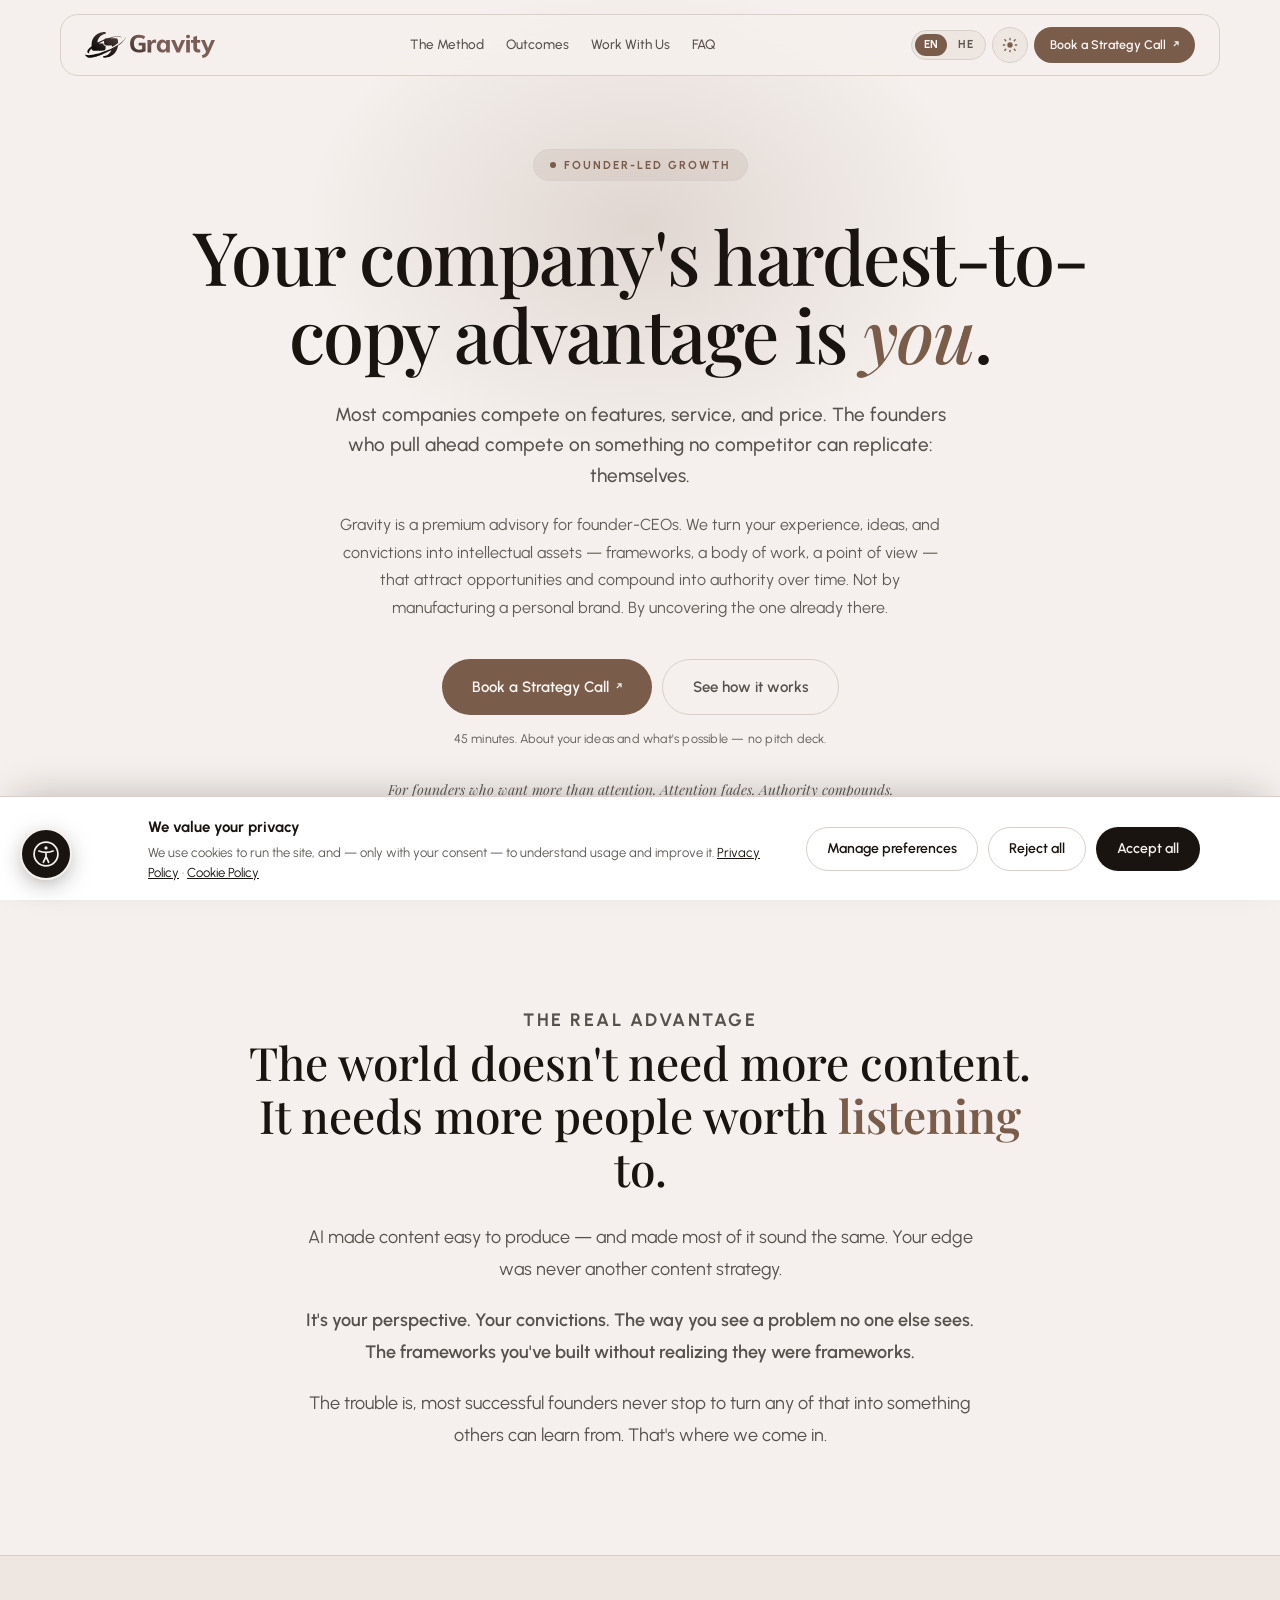
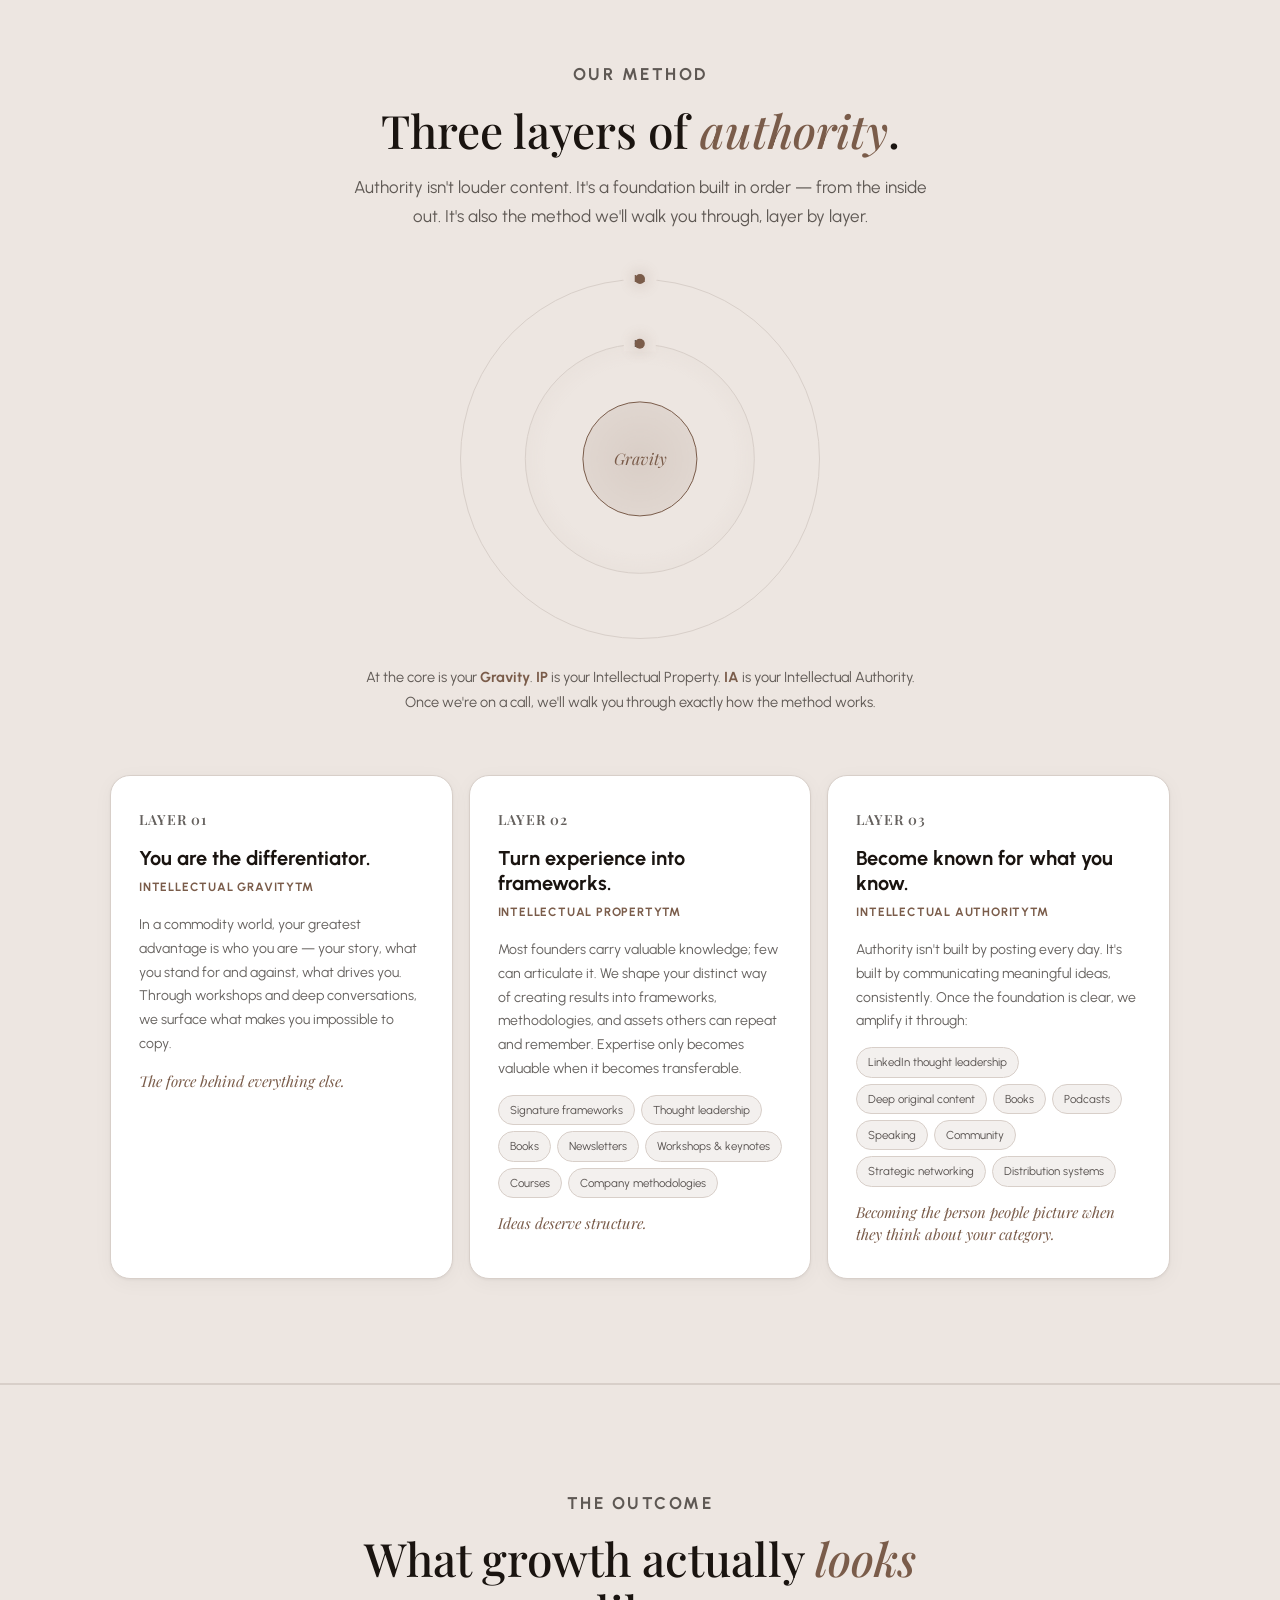
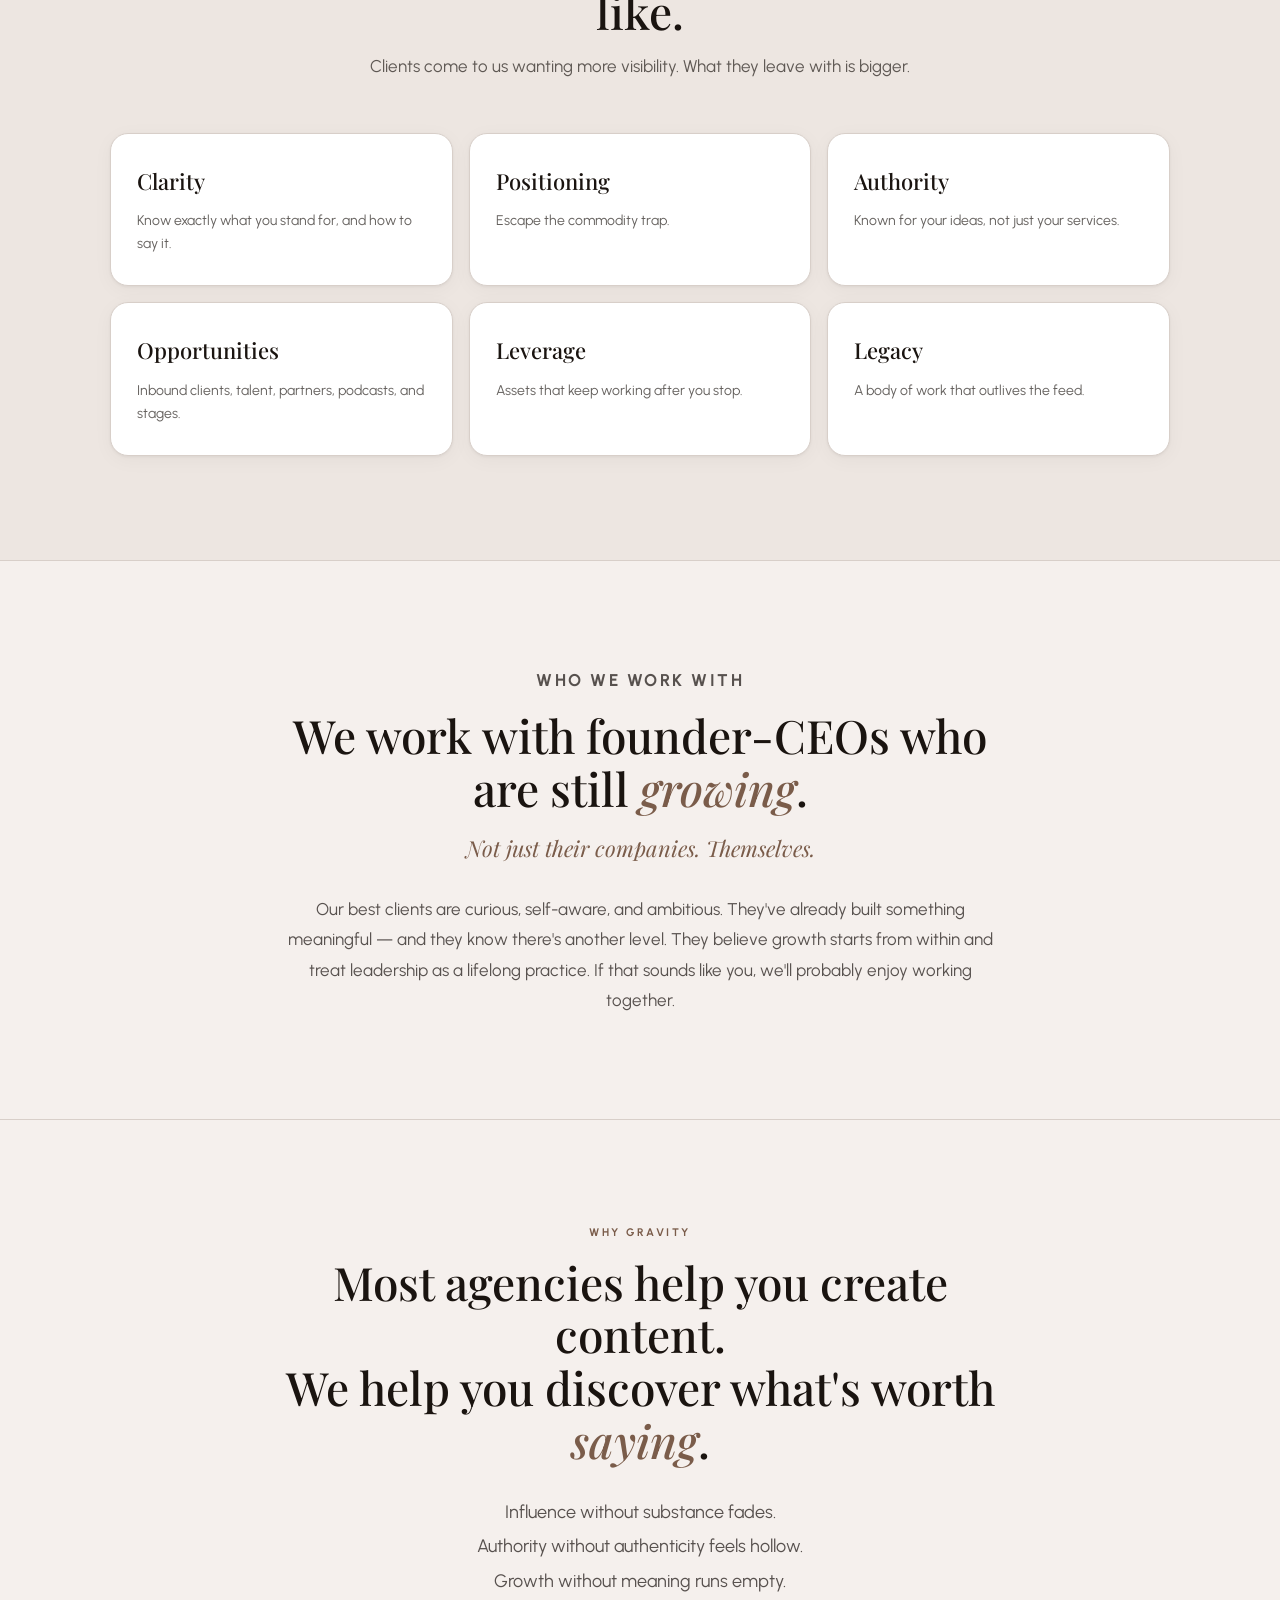
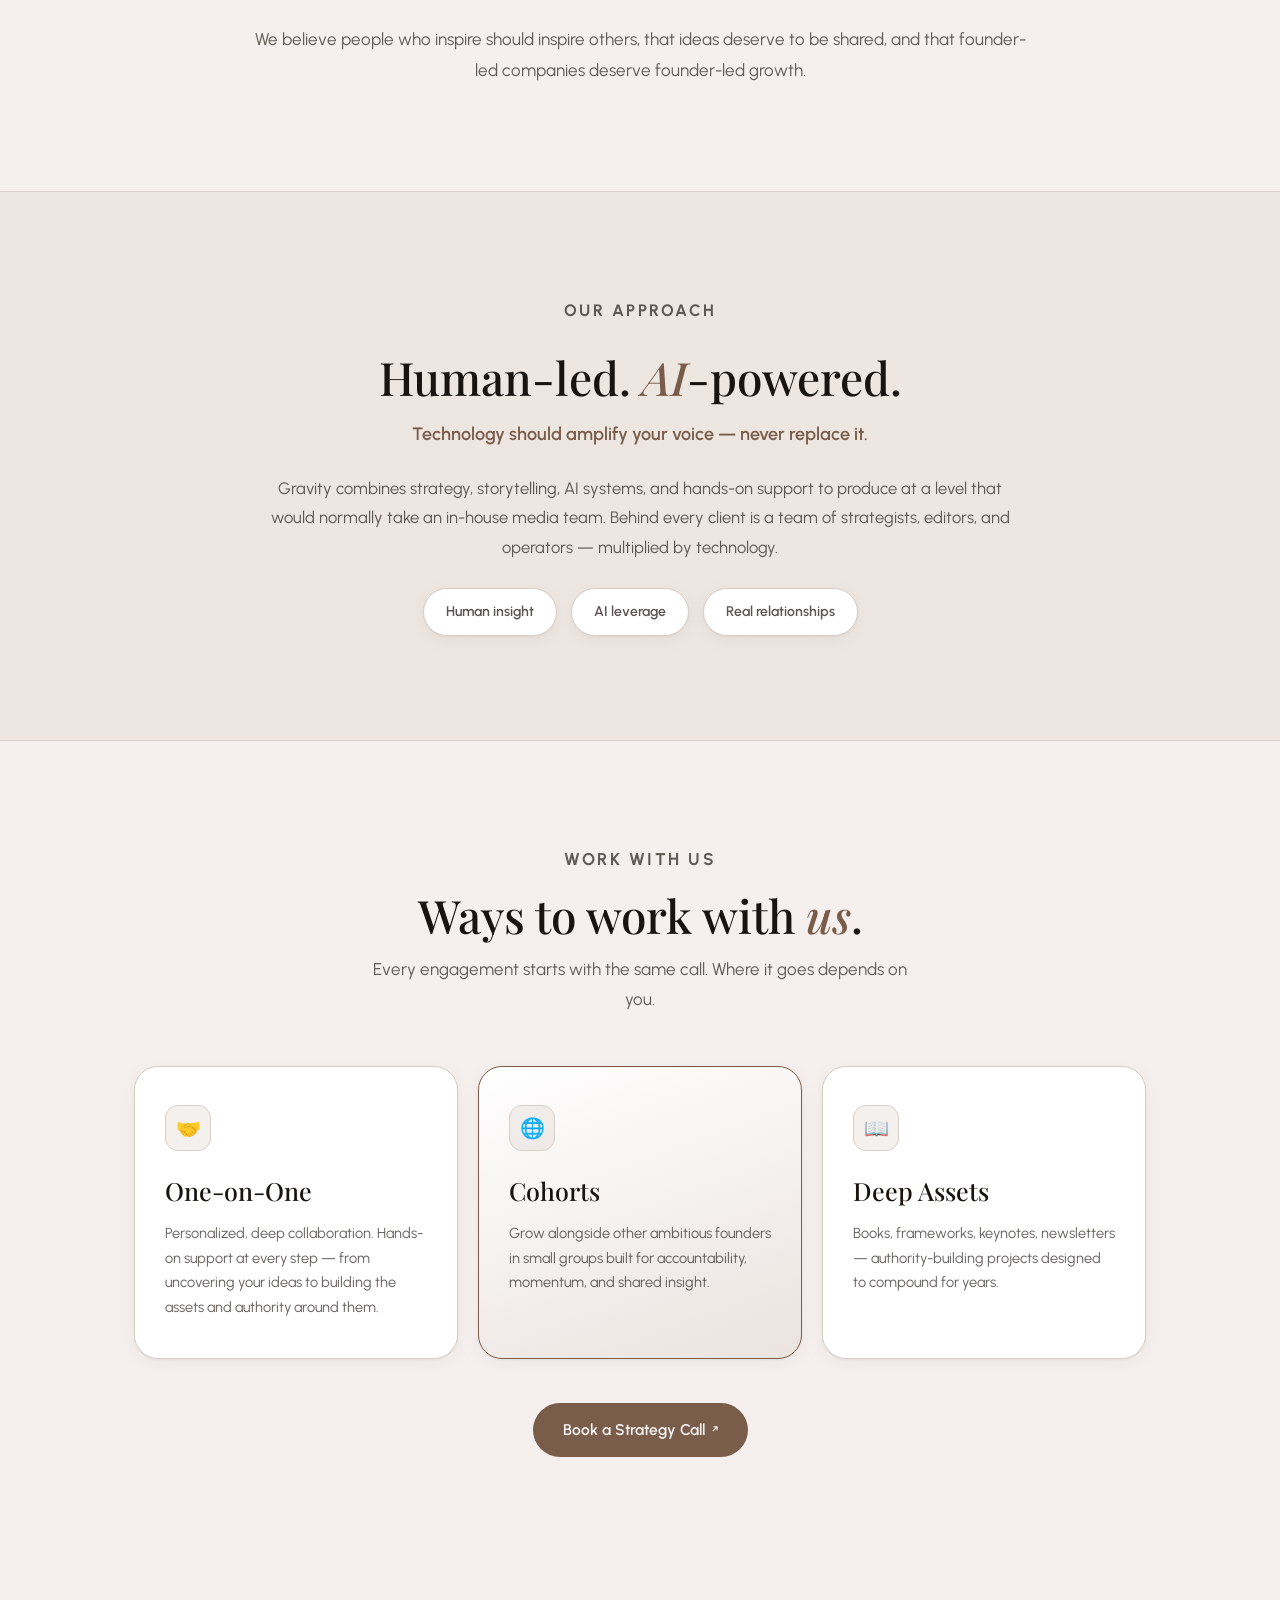
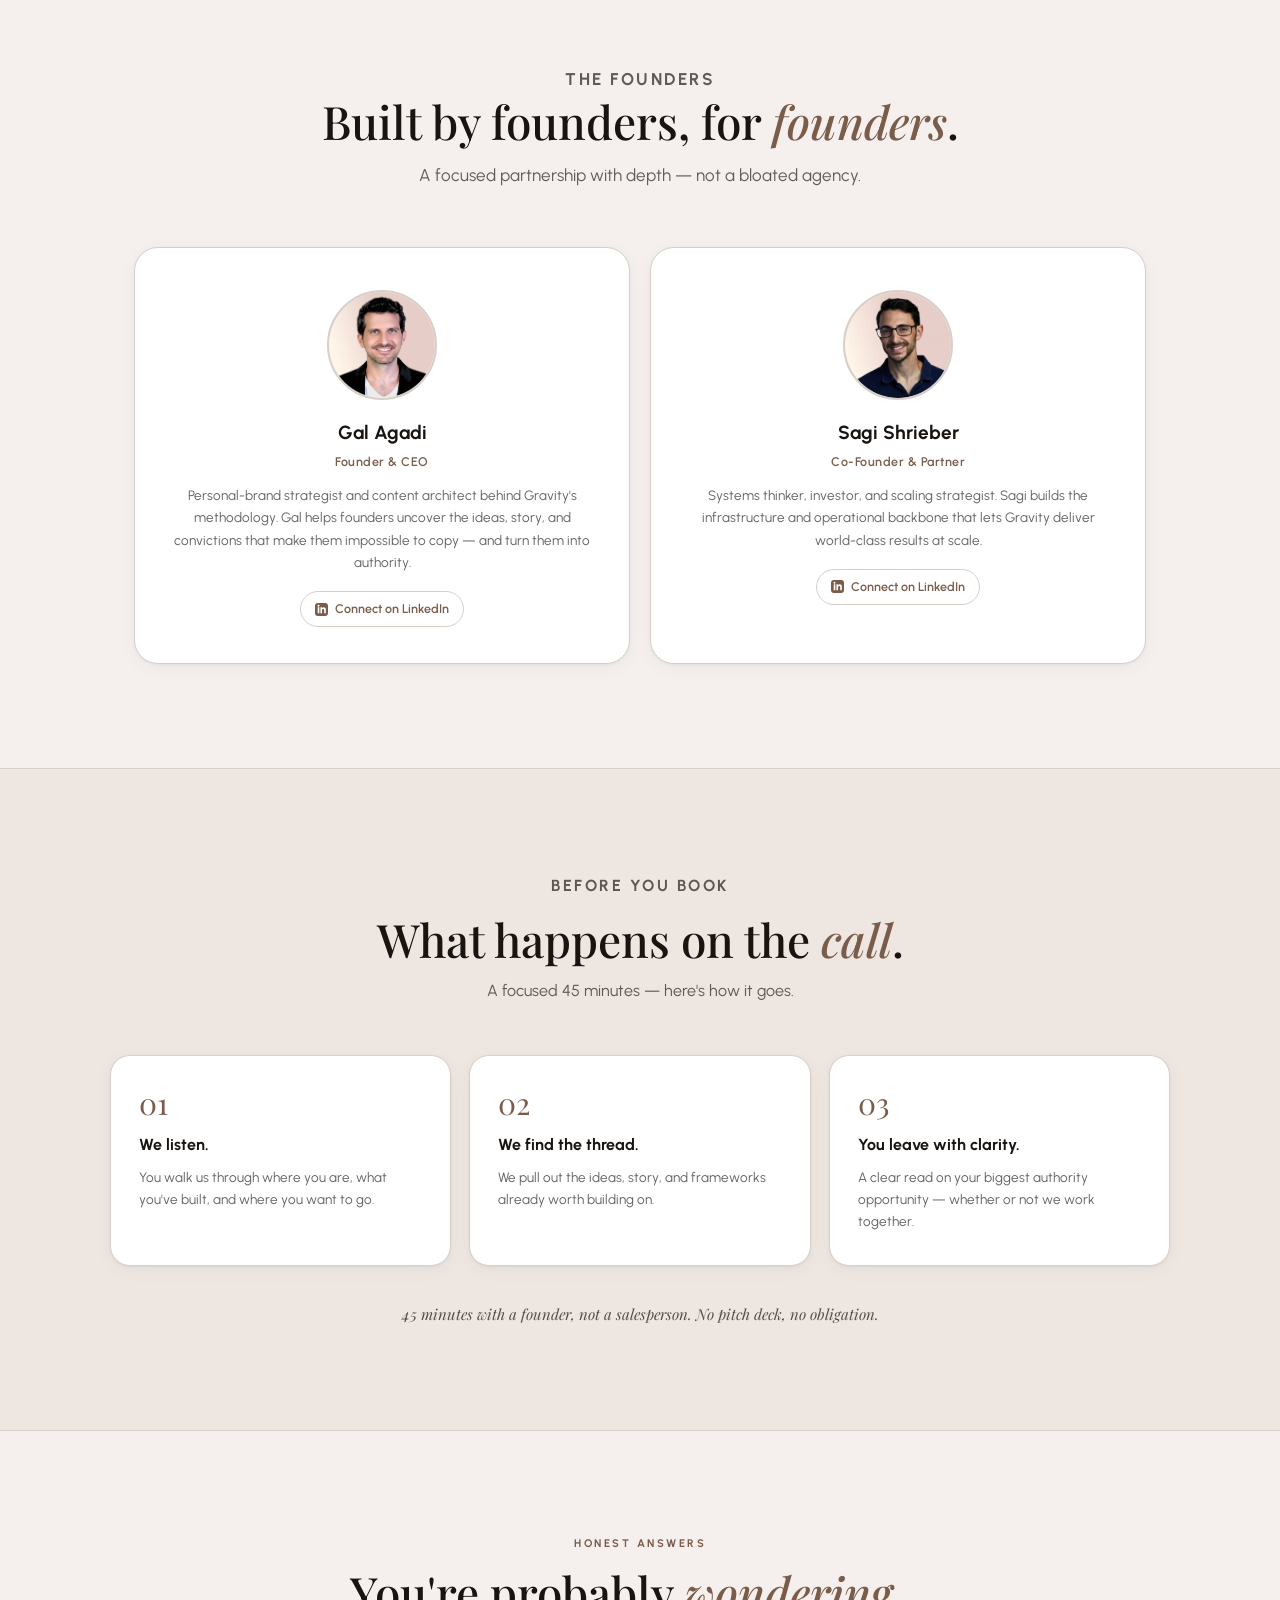
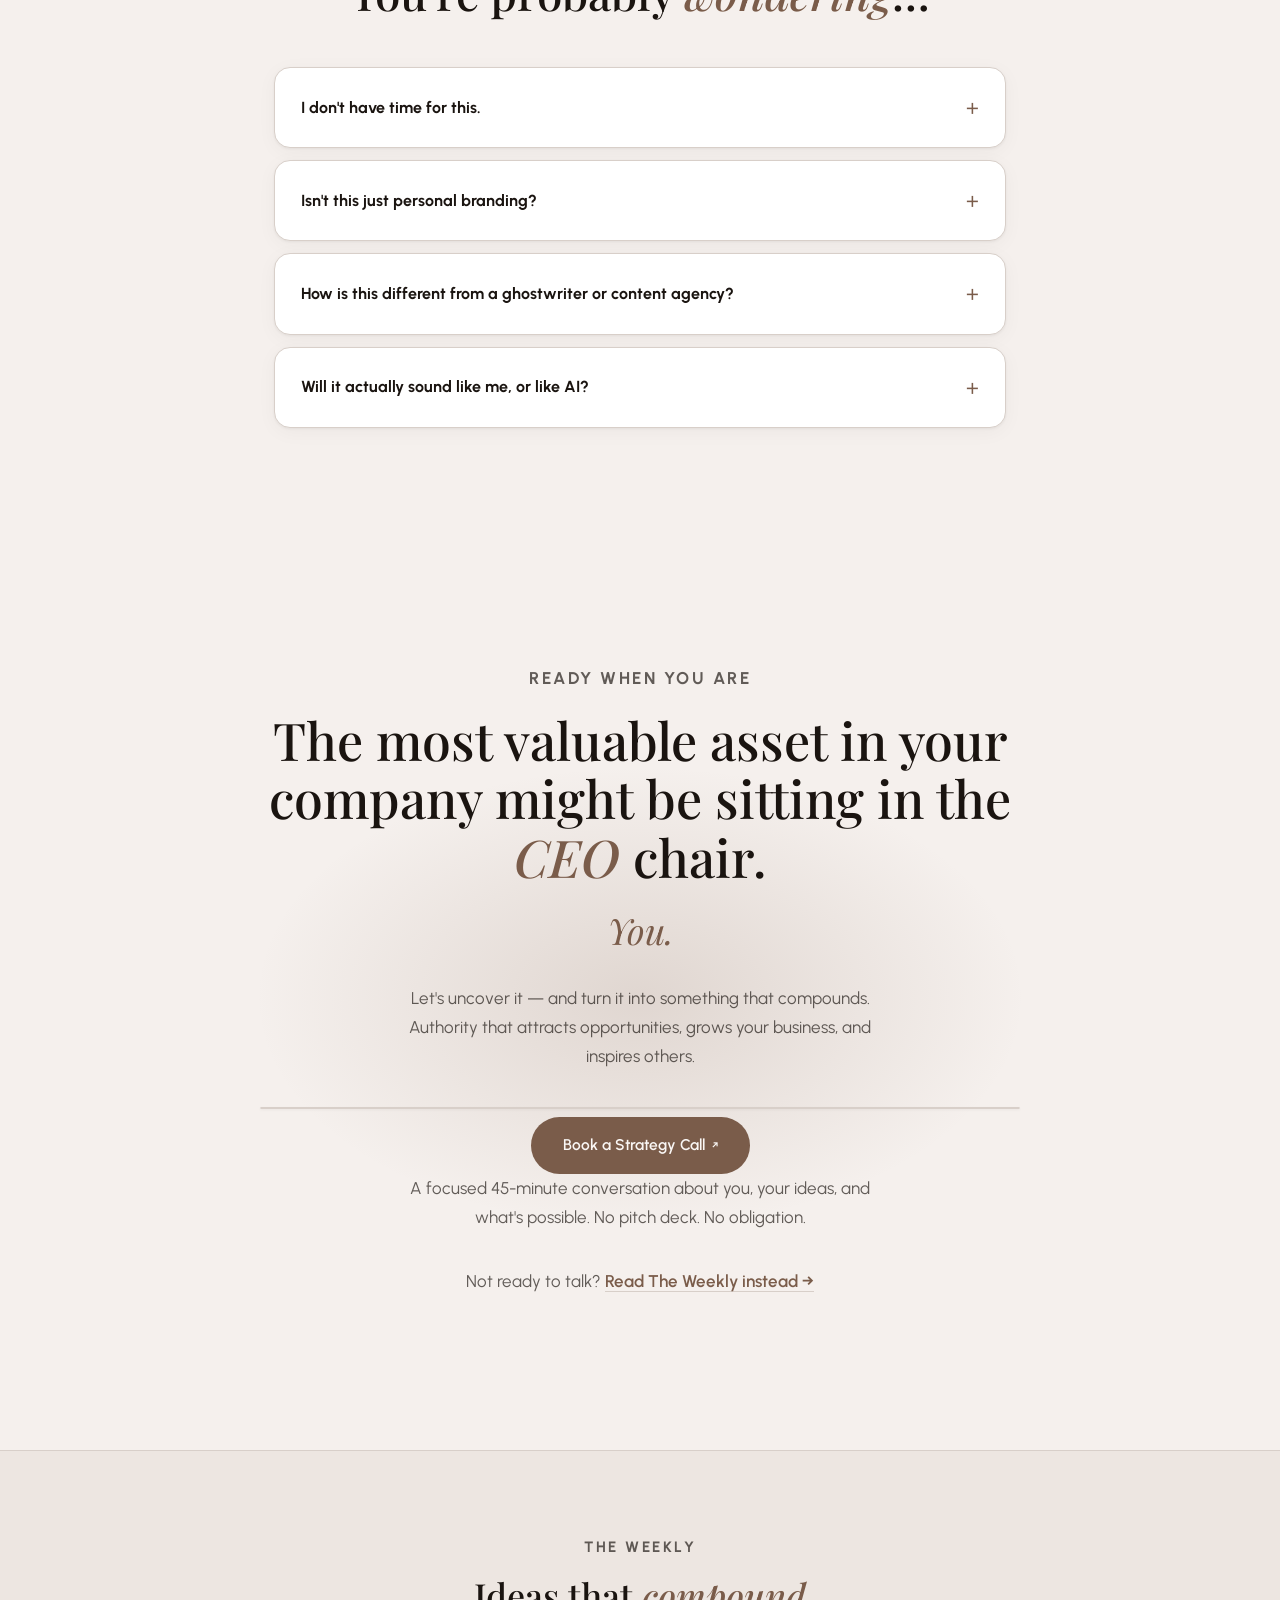
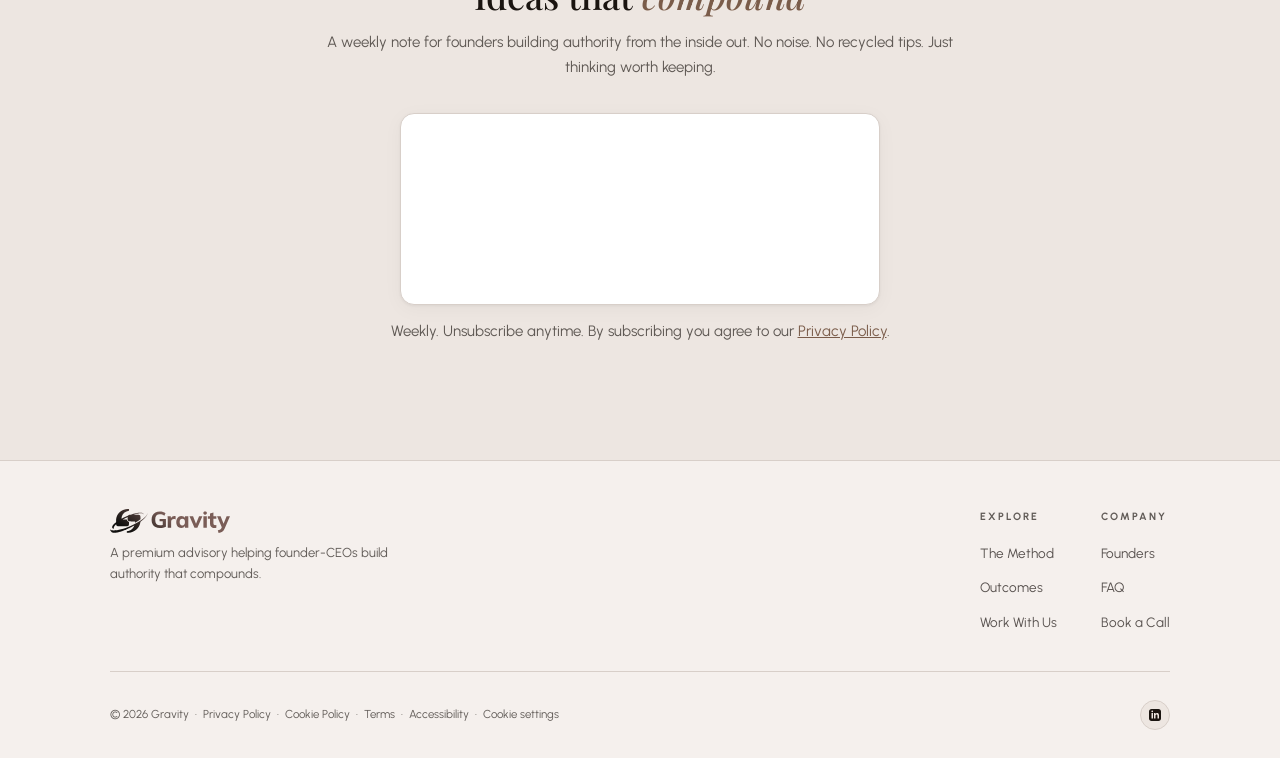
==== commit 196ffd1a: "Connect newsletter to Substack embed (growgravityil) Replace the custom newsletter form + consent ch" ====
--- a/index.html
+++ b/index.html
@@ -391,11 +391,10 @@
       cursor:pointer;transition:all .25s;white-space:nowrap;flex-shrink:0}
     .nl-submit:hover{background:var(--acc3,var(--acc));transform:translateY(-1px)}
     .nl-note{font-size:11.5px;color:var(--t3);margin-top:14px}
-    .nl-consent{display:flex;gap:9px;align-items:flex-start;max-width:480px;margin:16px auto 0;
-      text-align:left;font-size:12px;line-height:1.5;color:var(--t3);cursor:pointer}
-    .nl-consent input{margin-top:2px;flex-shrink:0;width:15px;height:15px;accent-color:var(--acc);cursor:pointer}
-    .nl-consent a{color:var(--acc);text-decoration:underline}
-    .nl-success{display:none;font-size:15px;color:var(--acc);font-weight:600;margin-top:12px}
+    .nl-note a{color:var(--acc);text-decoration:underline}
+    .nl-embed{max-width:480px;margin:0 auto;border-radius:14px;overflow:hidden;
+      border:1px solid var(--border);box-shadow:var(--shadow);background:#fff}
+    .nl-embed iframe{width:100%;height:190px;border:0;display:block}
     @media(max-width:520px){
       .nl-form{flex-direction:column}
       .nl-bar h2{font-size:28px}
@@ -839,16 +838,10 @@
     <p class="lbl">The Weekly</p>
     <h2>Ideas that <em>compound</em></h2>
     <p>A weekly note for founders building authority from the inside out. No noise. No recycled tips. Just thinking worth keeping.</p>
-    <form class="nl-form" id="nl-form" onsubmit="nlSubmit(event)">
-      <input class="nl-input" type="email" id="nl-email" placeholder="Your email" required aria-label="Email address">
-      <button class="nl-submit" type="submit">Subscribe</button>
-    </form>
-    <label class="nl-consent">
-      <input type="checkbox" id="nl-consent" required>
-      <span>I'd like to receive Gravity's weekly newsletter and occasional marketing emails, and I agree to the <a href="/privacy.html">Privacy Policy</a>. I can unsubscribe at any time.</span>
-    </label>
-    <p class="nl-success" id="nl-success">You're in. Check your inbox for a confirmation.</p>
-    <p class="nl-note">Weekly. Unsubscribe anytime.</p>
+    <div class="nl-embed">
+      <iframe src="https://growgravityil.substack.com/embed" title="Subscribe to The Weekly" loading="lazy" scrolling="no"></iframe>
+    </div>
+    <p class="nl-note">Weekly. Unsubscribe anytime. By subscribing you agree to our <a href="/privacy.html">Privacy Policy</a>.</p>
   </div>
 </section>
 
@@ -926,27 +919,8 @@
     entries.forEach(e=>{if(e.isIntersecting)e.target.classList.add('in')});
   },{threshold:0.08});
   document.querySelectorAll('.fade').forEach(el=>obs.observe(el));
-
-  function nlSubmit(e) {
-    e.preventDefault();
-    if (!document.getElementById('nl-consent').checked) return; // explicit marketing consent required
-    const email = document.getElementById('nl-email').value;
-    // Amendment 40 / Amendment 13: record the consent event with a timestamp + source.
-    const consentRecord = {
-      email: email,
-      marketingConsent: true,
-      privacyPolicyAccepted: true,
-      consentText: document.querySelector('.nl-consent span').innerText.trim(),
-      source: 'growgravity.com/#newsletter',
-      timestamp: new Date().toISOString()
-    };
-    document.getElementById('nl-form').style.display = 'none';
-    document.getElementById('nl-consent').style.display = 'none';
-    document.getElementById('nl-success').style.display = 'block';
-    // TODO: POST consentRecord to your ESP (Mailchimp/ConvertKit/Beehiiv) so the double
-    // opt-in confirmation + timestamp are stored as the legal record of consent.
-    console.log('Newsletter signup:', consentRecord);
-  }
+  // Newsletter signup is handled by the embedded Substack form (growgravityil.substack.com).
+  // Substack records consent + sends the double opt-in confirmation and manages unsubscribe.
 </script>
 <script src="https://asset-tidycal.b-cdn.net/js/embed.js" async></script>
 <script src="/compliance.js" defer></script>
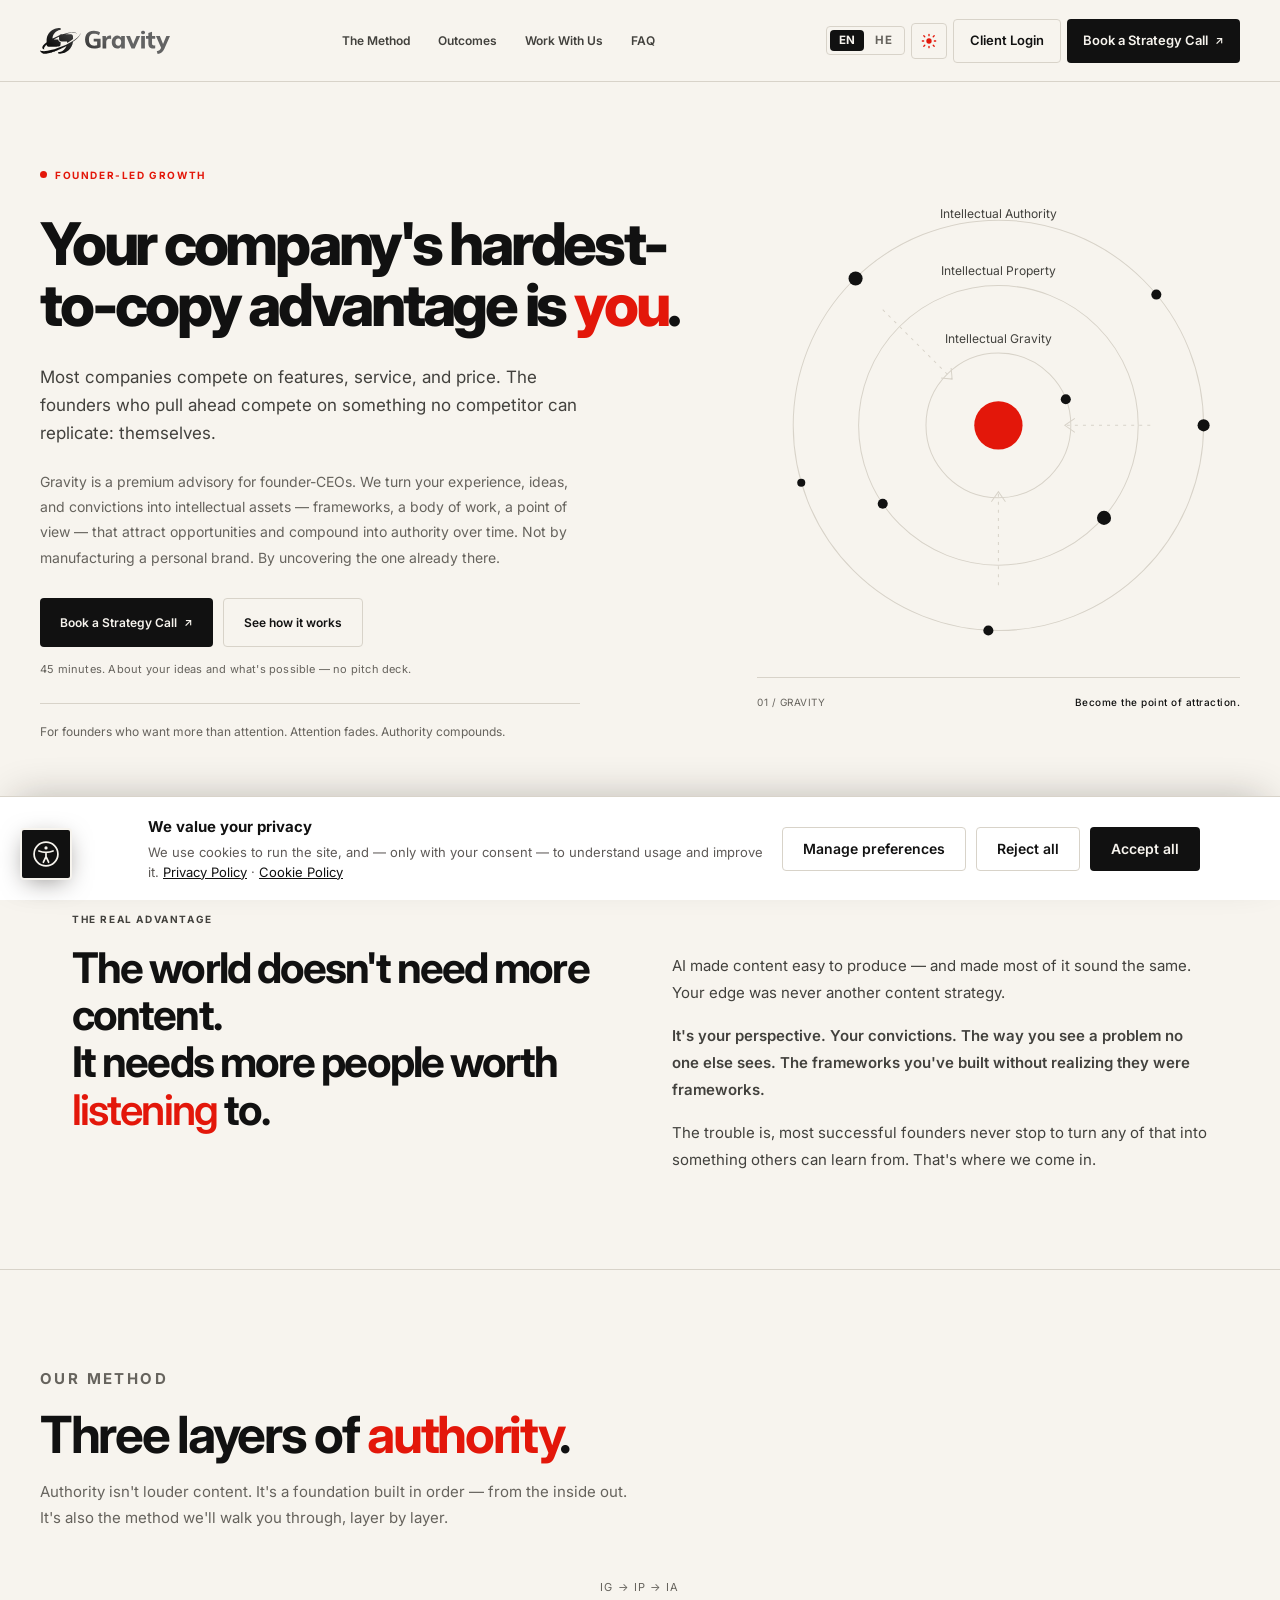
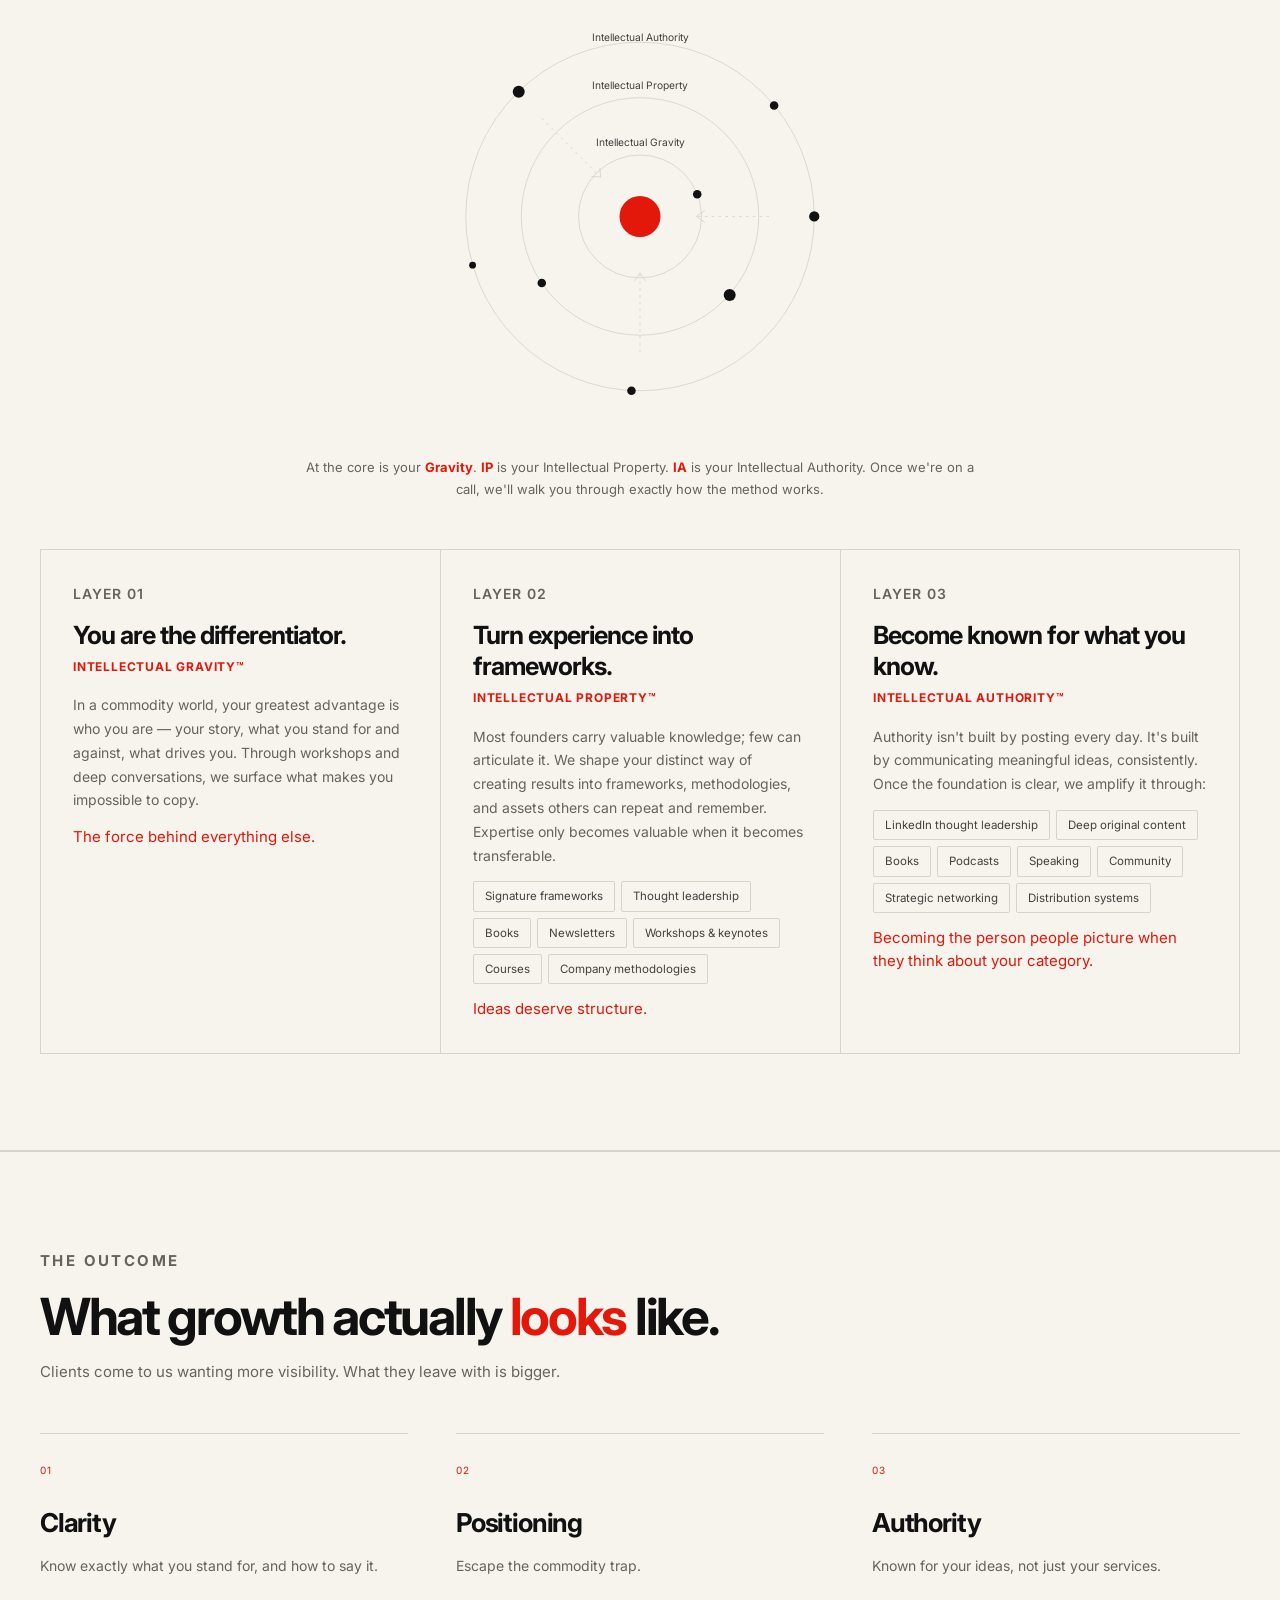
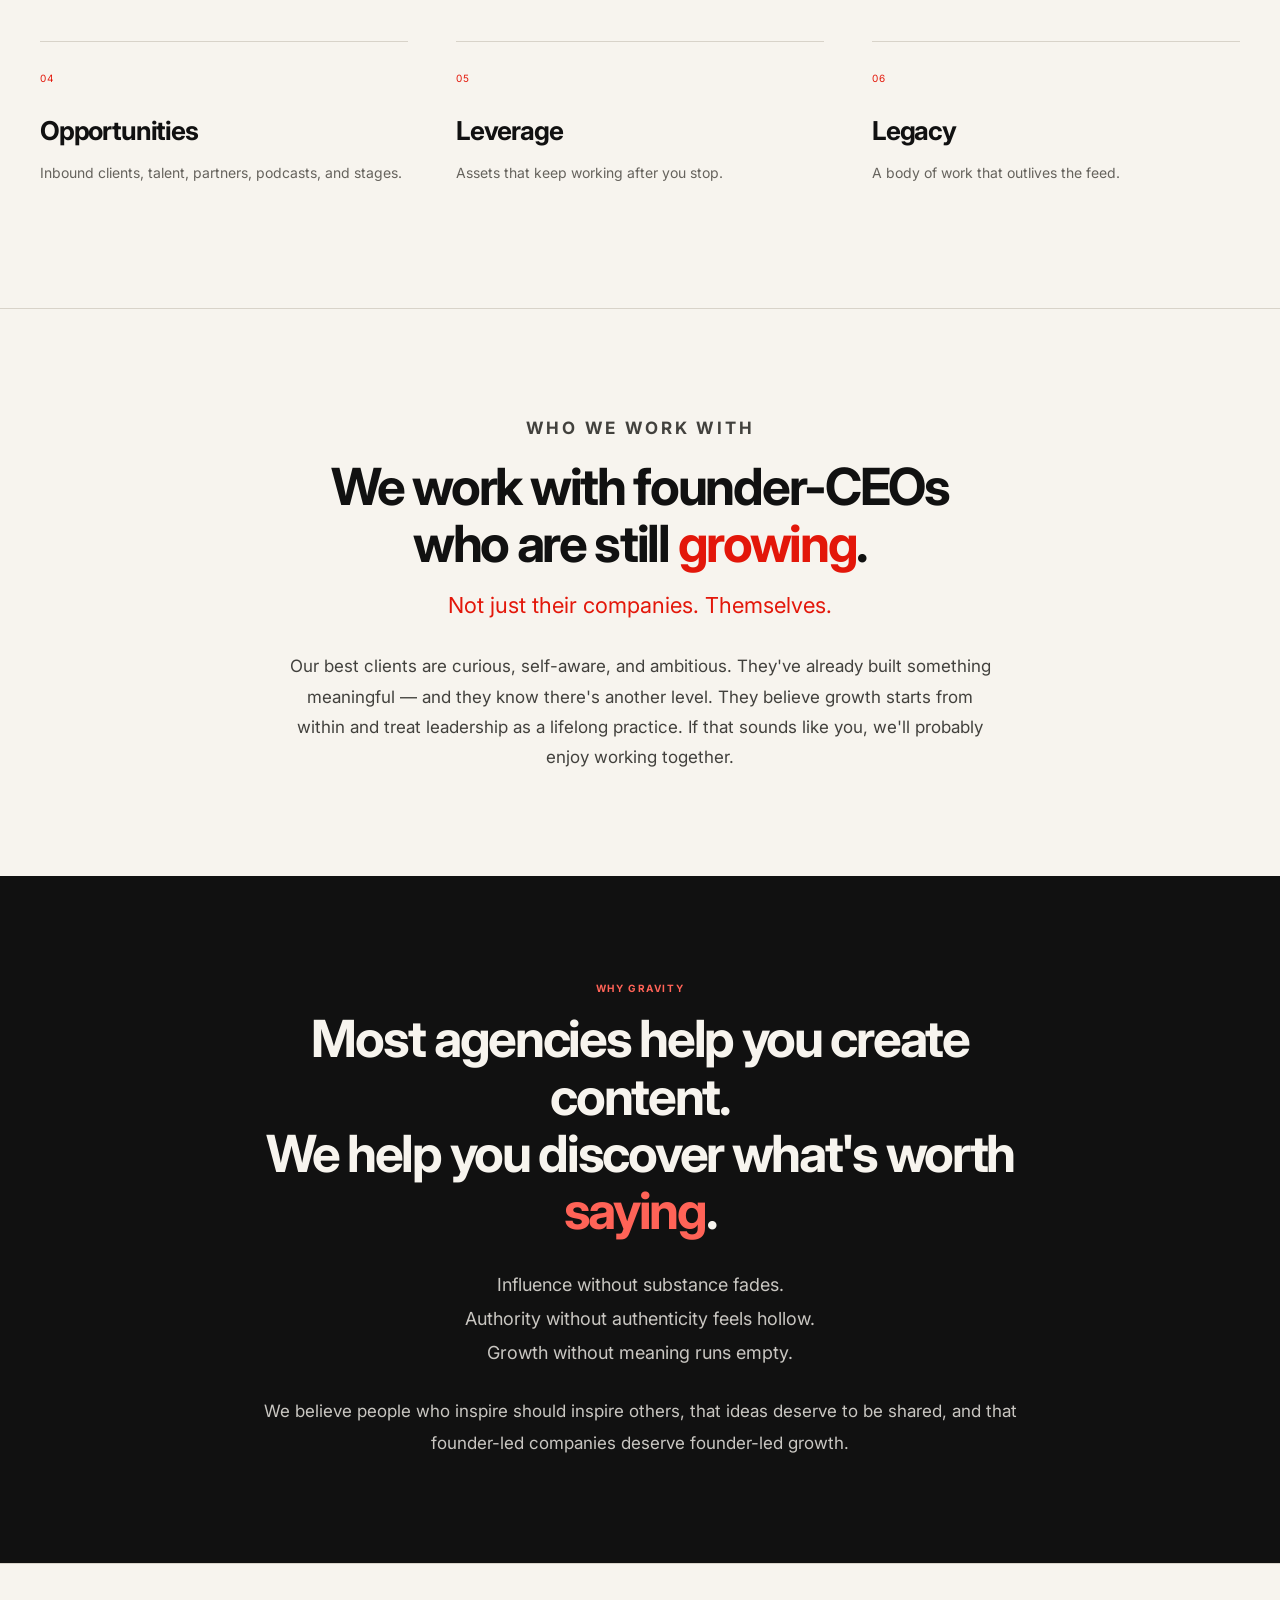
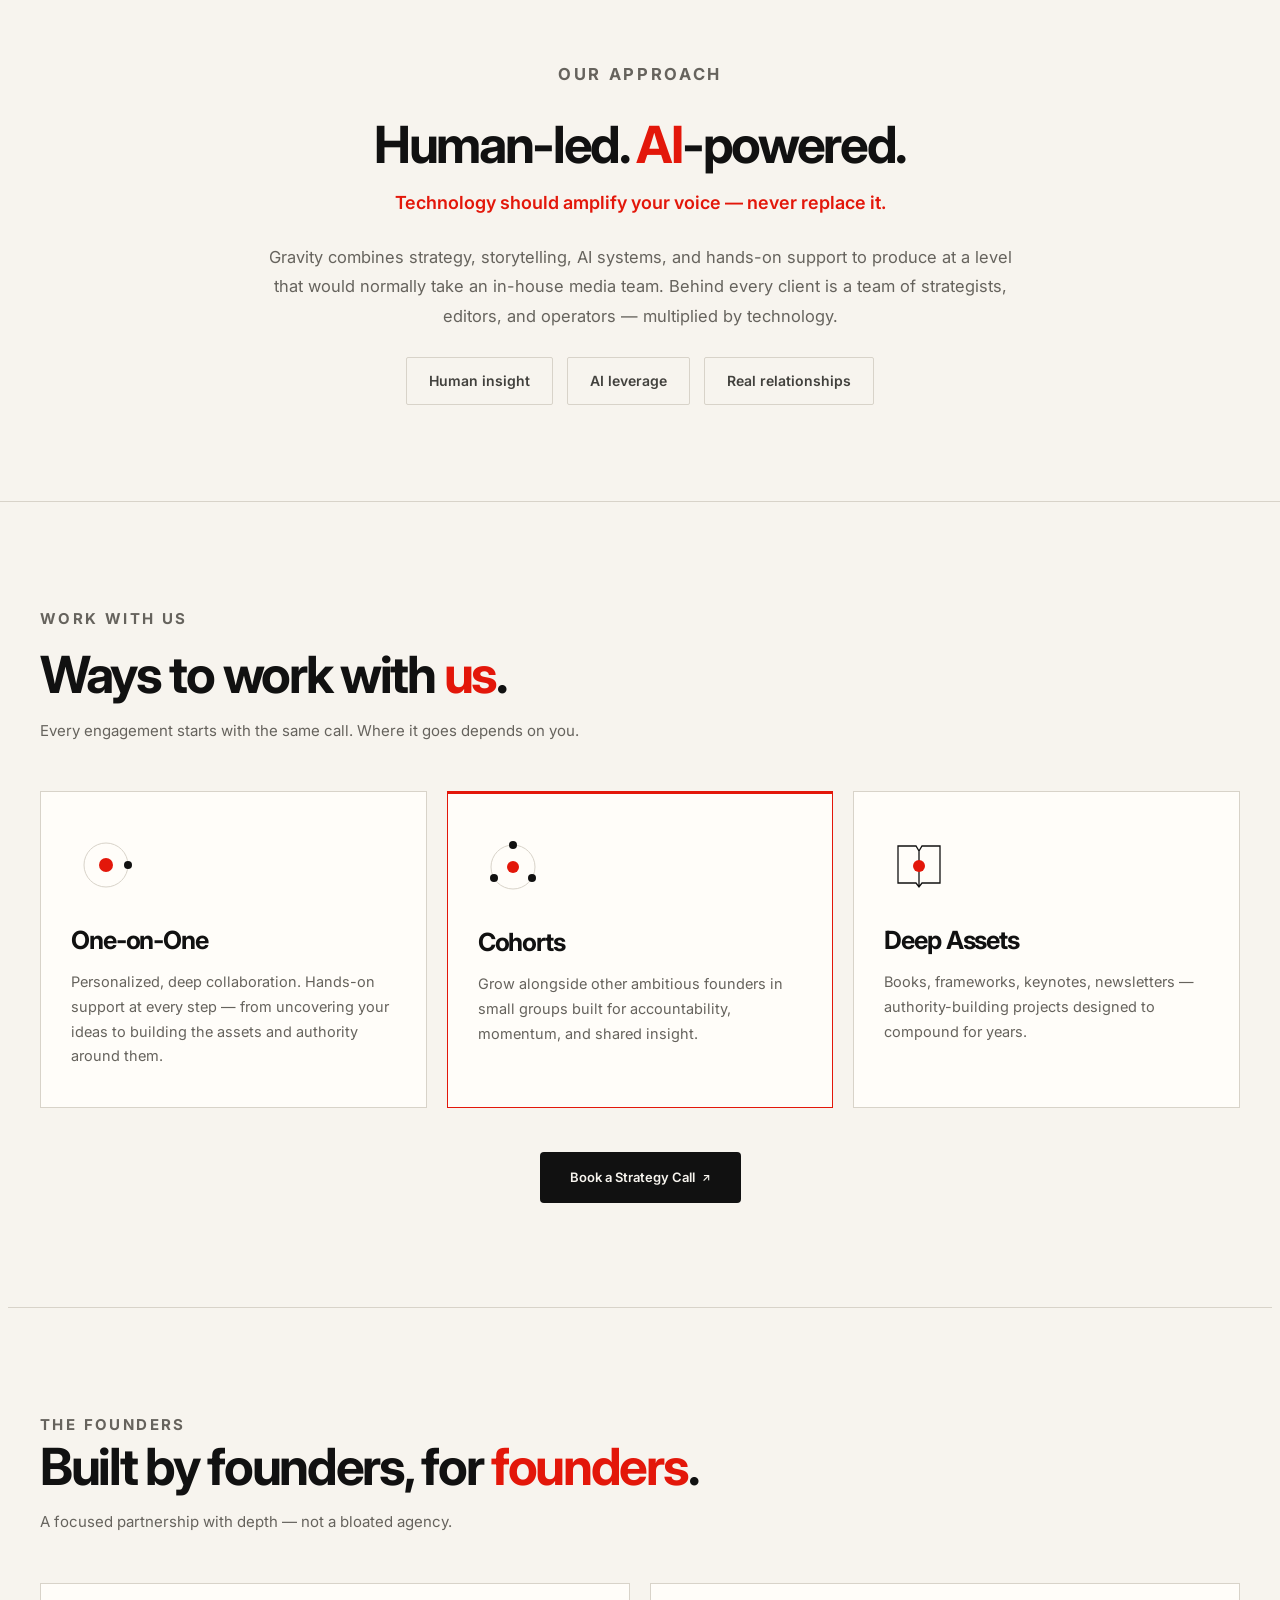
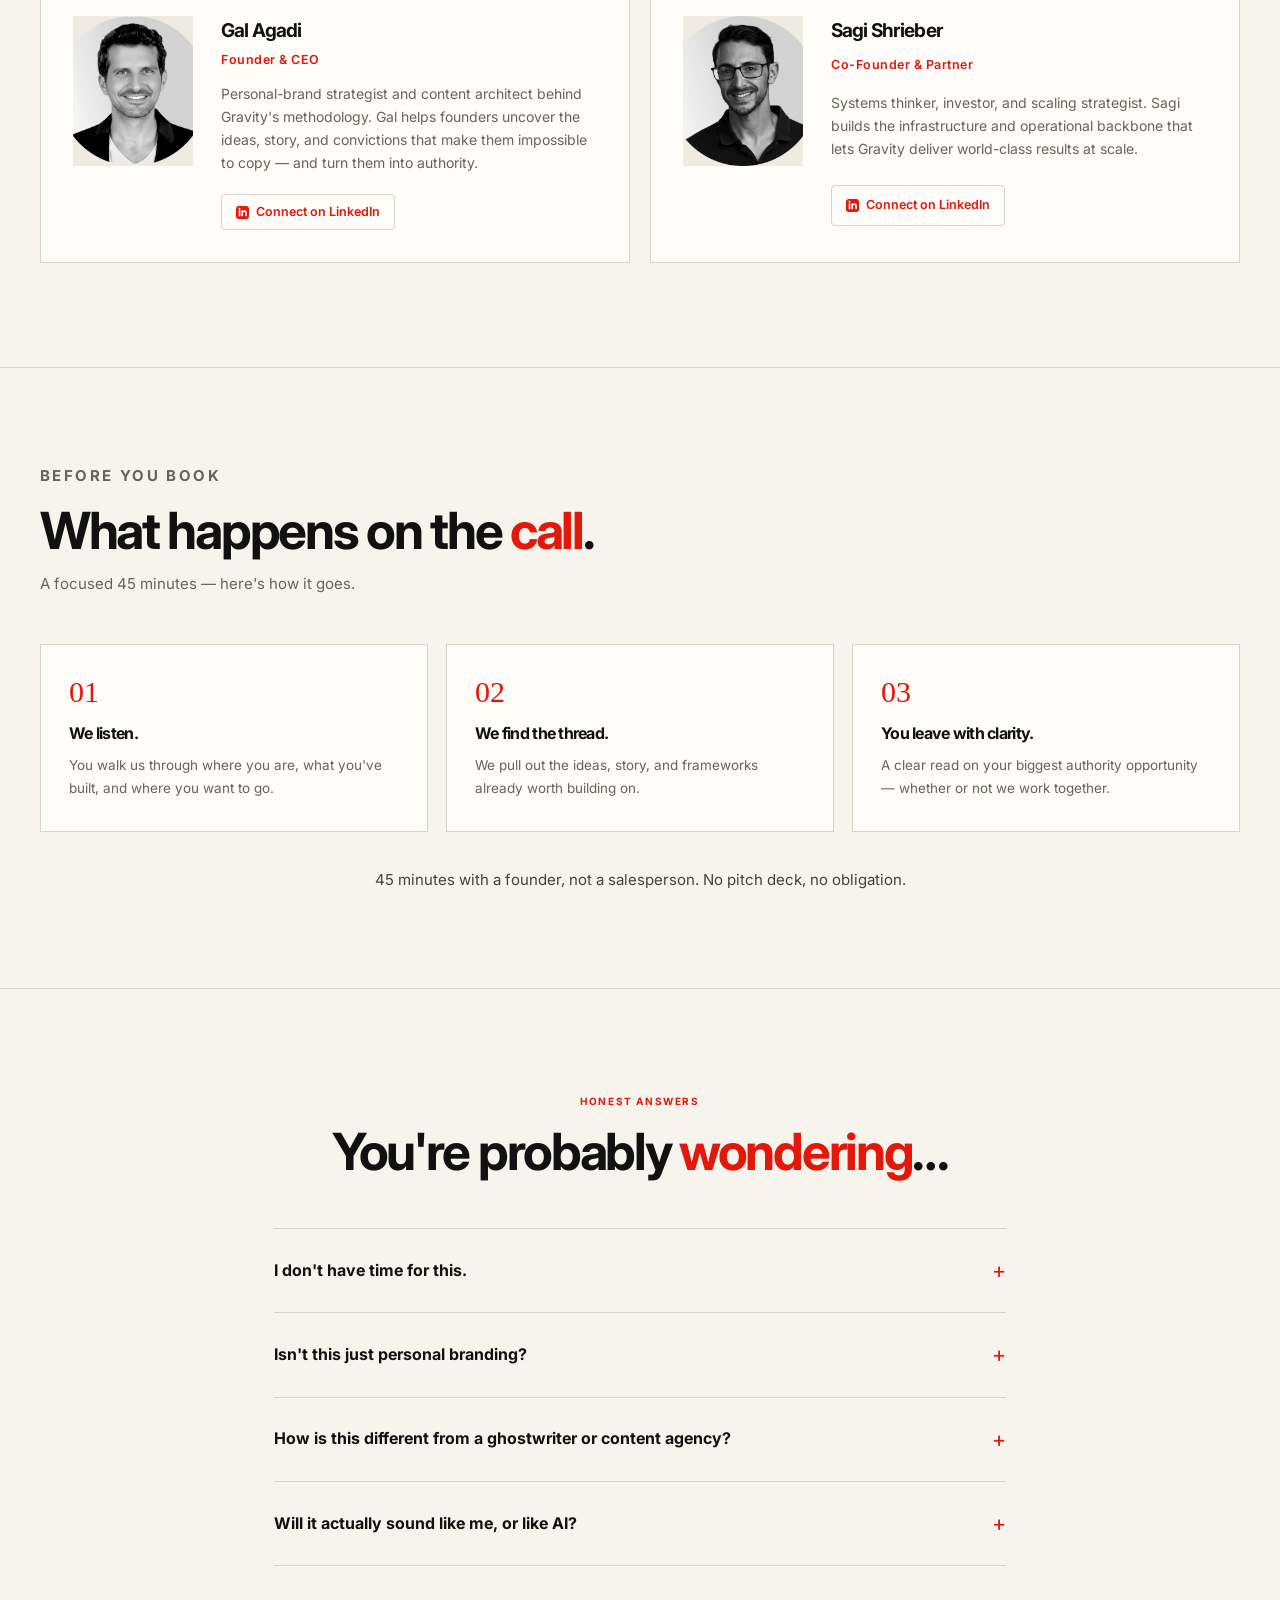
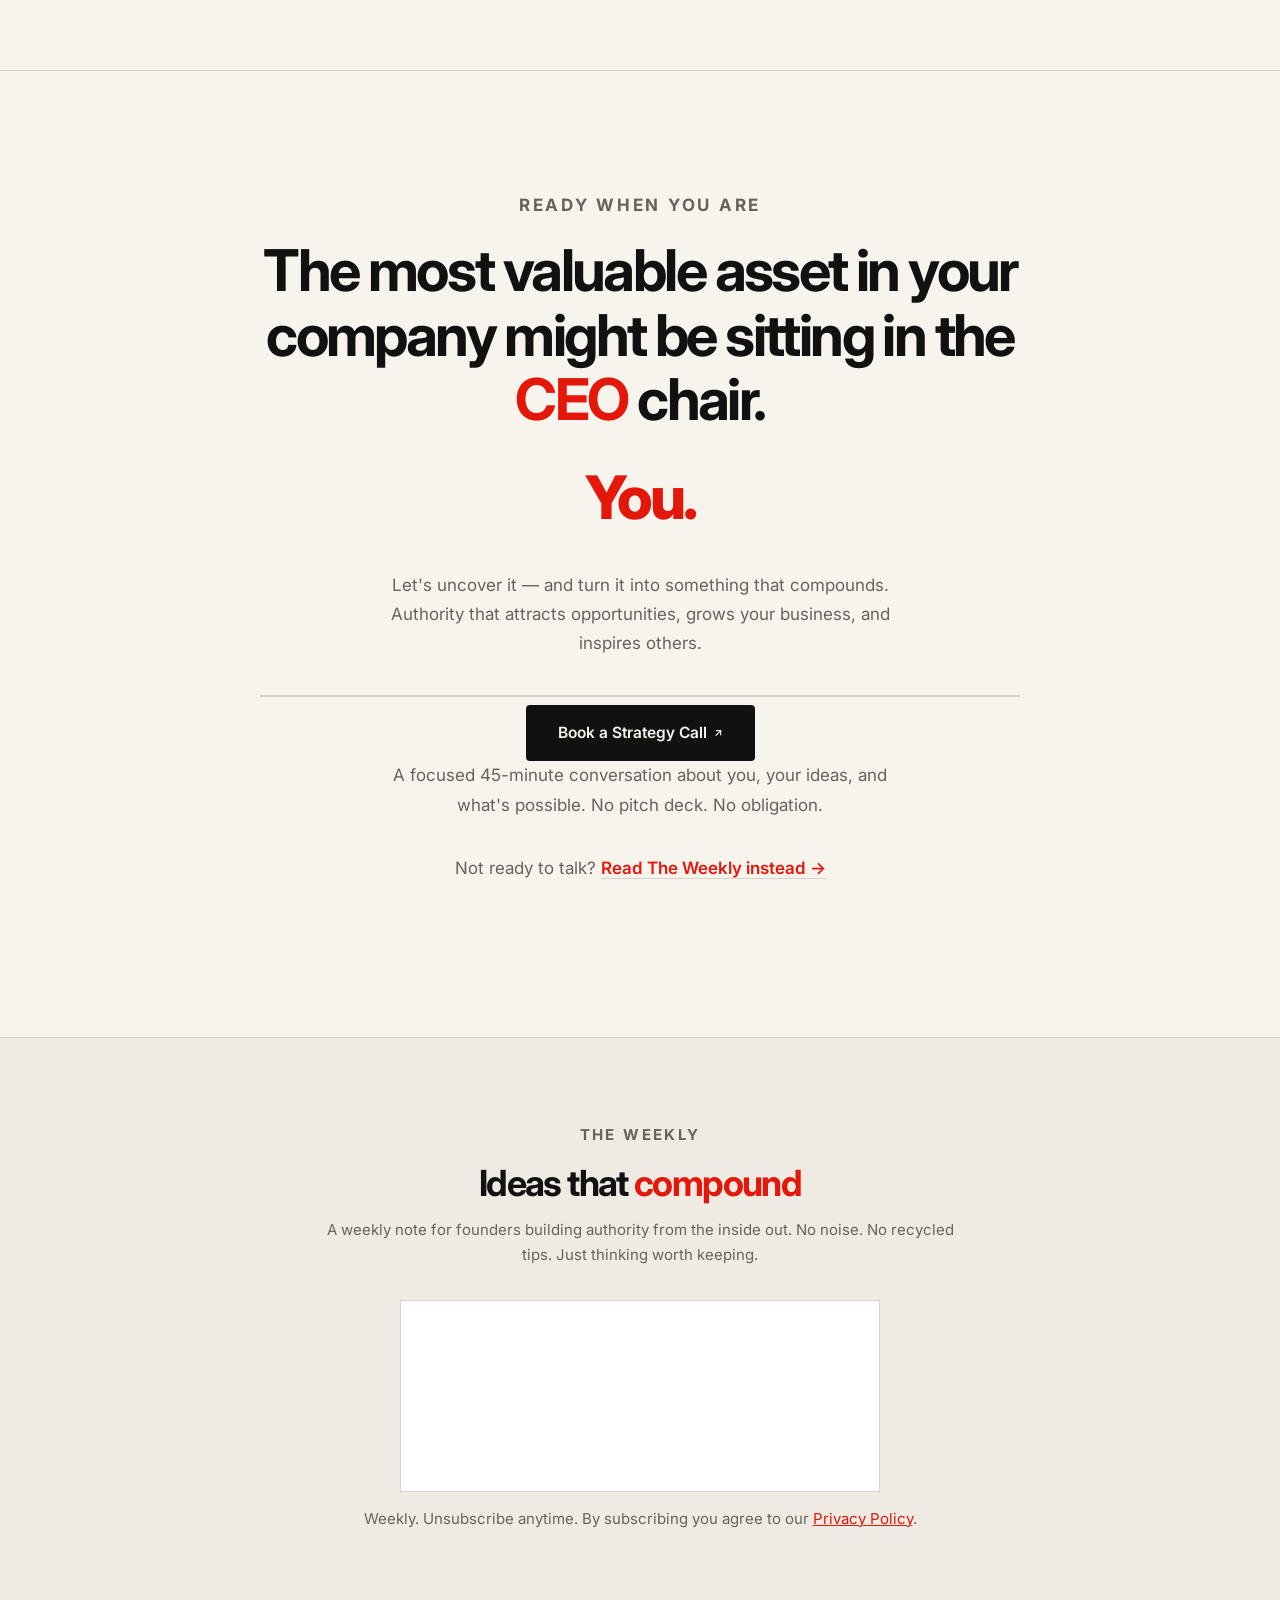
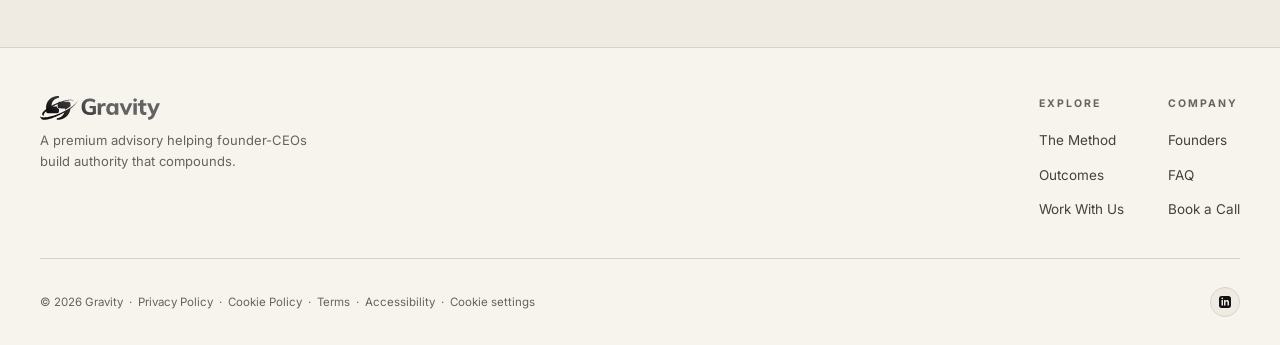
==== commit b943bcdc: "Ship the design system to production, add a client login entry The book artwork as a web system: des" ====
--- a/index.html
+++ b/index.html
@@ -31,7 +31,6 @@
   <link rel="icon" type="image/svg+xml" href="assets/Gravity ICON - dark.svg">
   <link rel="preconnect" href="https://fonts.googleapis.com">
   <link rel="preconnect" href="https://fonts.gstatic.com" crossorigin>
-  <link href="https://fonts.googleapis.com/css2?family=Urbanist:ital,wght@0,300;0,400;0,500;0,600;0,700;0,800;1,400&family=Playfair+Display:ital,wght@0,400;0,500;0,600;1,400;1,500&display=swap" rel="stylesheet">
   <style>
     :root {
       --bg: #F5F0ED;
@@ -458,6 +457,7 @@
     @media(max-width:768px){
       .hdr{top:8px;width:calc(100% - 20px);padding:0 14px;height:54px;border-radius:14px}
       .hdr-nav{display:none}
+      .hdr-login{display:none}
       .hamburger{display:flex}
       .hero{padding:100px 20px 60px}
       .hero h1{font-size:38px;letter-spacing:-.5px}
@@ -472,8 +472,10 @@
       .fbot{flex-direction:column;align-items:flex-start}
     }
   </style>
+  <link rel="stylesheet" href="/design-system/tokens.css">
+  <link rel="stylesheet" href="/design-system/site.css">
 </head>
-<body>
+<body class="gravity-home">
 <a href="#main" class="skip-link">Skip to content</a>
 
 <!-- HEADER -->
@@ -502,6 +504,7 @@
         <path d="M21 12.79A9 9 0 1 1 11.21 3 7 7 0 0 0 21 12.79z" fill="var(--acc)"/>
       </svg>
     </button>
+    <a href="https://app.growgravity.com/sign-in" class="btn btn-ghost btn-sm hdr-login">Client Login</a>
     <a href="#contact" class="btn btn-primary btn-sm">
       Book a Strategy Call <span class="arr">&#8599;</span>
     </a>
@@ -519,12 +522,14 @@
   <a href="#engagements" onclick="closeMobMenu()">Work With Us</a>
   <a href="#faq" onclick="closeMobMenu()">FAQ</a>
   <a href="#contact" onclick="closeMobMenu()" style="margin-top:16px;color:var(--acc)">Book a Strategy Call ↗</a>
+  <a href="https://app.growgravity.com/sign-in" style="color:var(--t2)">Client Login</a>
   <button class="mob-theme" onclick="toggleTheme()">Appearance<span style="color:var(--acc);font-weight:700">Light / Dark</span></button>
 </div>
 
 <!-- HERO -->
 <section class="hero" id="main">
   <div class="hero-in">
+    <div class="hero-copy">
     <div class="eyebrow"><span class="dot"></span>Founder-Led Growth</div>
     <h1>Your company's hardest-to-copy advantage is <em>you</em>.</h1>
     <p class="hero-sub">Most companies compete on features, service, and price. The founders who pull ahead compete on something no competitor can replicate: themselves.</p>
@@ -537,6 +542,19 @@
     </div>
     <p class="hero-note">45 minutes. About your ideas and what's possible — no pitch deck.</p>
     <p class="hero-trust">For founders who want more than attention. Attention fades. Authority compounds.</p>
+    </div>
+<figure class="gravity-field" aria-label="Authority builds from the inside out and attracts opportunities">
+  <svg viewBox="0 0 480 480" role="img" aria-labelledby="field-title">
+    <title id="field-title">Authority builds from the inside out and attracts opportunities</title>
+    <g fill="none" class="field-rule" stroke-width="1"><circle cx="240" cy="230" r="72"/><circle cx="240" cy="230" r="139"/><circle cx="240" cy="230" r="204"/></g>
+    <g class="field-dot"><circle cx="98" cy="84" r="7"/><circle cx="397" cy="100" r="5"/><circle cx="444" cy="230" r="6"/><circle cx="125" cy="308" r="5"/><circle cx="345" cy="322" r="7"/><circle cx="230" cy="434" r="5"/><circle cx="307" cy="204" r="5"/><circle cx="44" cy="287" r="4"/></g>
+    <g class="field-rule" stroke-width="1" stroke-dasharray="3 5"><path d="M125 115L194 184M391 230H306M240 389V296"/></g>
+    <g fill="none" class="field-rule" stroke-width="1"><path d="M183 183l11 1-1-11M316 223l-10 7 10 7M233 306l7-10 7 10"/></g>
+    <circle class="field-focus" cx="240" cy="230" r="24"/>
+    <g class="field-type" text-anchor="middle"><text x="240" y="24">Intellectual Authority</text><text x="240" y="81">Intellectual Property</text><text x="240" y="148">Intellectual Gravity</text></g>
+  </svg>
+  <figcaption class="field-caption"><span>01 / GRAVITY</span><strong>Become the point of attraction.</strong></figcaption>
+</figure>
   </div>
 </section>
 
@@ -558,13 +576,16 @@
       <p style="margin-top:16px">Authority isn't louder content. It's a foundation built in order — from the inside out. It's also the method we'll walk you through, layer by layer.</p>
     </div>
 
-    <div class="circles" aria-hidden="true">
-      <div class="ring ring-a"><span class="ring-tag">IA</span></div>
-      <div class="ring ring-p"><span class="ring-tag">IP</span></div>
-      <div class="ring ring-g"><span>Gravity</span></div>
-      <div class="orbit orbit-a"><span class="od"></span></div>
-      <div class="orbit orbit-p"><span class="od"></span></div>
-    </div>
+    <p class="method-title-code" dir="ltr">IG → IP → IA</p>
+    <div class="method-figure"><svg viewBox="0 0 480 480" role="img" aria-labelledby="method-field-title">
+    <title id="method-field-title">Authority builds from the inside out and attracts opportunities</title>
+    <g fill="none" class="field-rule" stroke-width="1"><circle cx="240" cy="230" r="72"/><circle cx="240" cy="230" r="139"/><circle cx="240" cy="230" r="204"/></g>
+    <g class="field-dot"><circle cx="98" cy="84" r="7"/><circle cx="397" cy="100" r="5"/><circle cx="444" cy="230" r="6"/><circle cx="125" cy="308" r="5"/><circle cx="345" cy="322" r="7"/><circle cx="230" cy="434" r="5"/><circle cx="307" cy="204" r="5"/><circle cx="44" cy="287" r="4"/></g>
+    <g class="field-rule" stroke-width="1" stroke-dasharray="3 5"><path d="M125 115L194 184M391 230H306M240 389V296"/></g>
+    <g fill="none" class="field-rule" stroke-width="1"><path d="M183 183l11 1-1-11M316 223l-10 7 10 7M233 306l7-10 7 10"/></g>
+    <circle class="field-focus" cx="240" cy="230" r="24"/>
+    <g class="field-type" text-anchor="middle"><text x="240" y="24">Intellectual Authority</text><text x="240" y="81">Intellectual Property</text><text x="240" y="148">Intellectual Gravity</text></g>
+  </svg></div>
     <p class="method-note">At the core is your <strong>Gravity</strong>. <strong>IP</strong> is your Intellectual Property. <strong>IA</strong> is your Intellectual Authority. Once we're on a call, we'll walk you through exactly how the method works.</p>
 
     <div class="layers">
@@ -708,17 +729,17 @@
   </div>
   <div class="egrid">
     <div class="ec fade">
-      <div class="ec-ico">🤝</div>
+      <div class="ec-ico" aria-hidden="true"><svg viewBox="0 0 70 70"><circle cx="35" cy="35" r="22" fill="none" stroke="var(--border)"/><circle cx="35" cy="35" r="7" fill="var(--gravity-red)"/><circle cx="57" cy="35" r="4" fill="var(--t1)"/></svg></div>
       <h3>One-on-One</h3>
       <p>Personalized, deep collaboration. Hands-on support at every step — from uncovering your ideas to building the assets and authority around them.</p>
     </div>
     <div class="ec feat fade">
-      <div class="ec-ico">🌐</div>
+      <div class="ec-ico" aria-hidden="true"><svg viewBox="0 0 70 70"><circle cx="35" cy="35" r="22" fill="none" stroke="var(--border)"/><circle cx="35" cy="35" r="6" fill="var(--gravity-red)"/><g fill="var(--t1)"><circle cx="35" cy="13" r="4"/><circle cx="54" cy="46" r="4"/><circle cx="16" cy="46" r="4"/></g></svg></div>
       <h3>Cohorts</h3>
       <p>Grow alongside other ambitious founders in small groups built for accountability, momentum, and shared insight.</p>
     </div>
     <div class="ec fade">
-      <div class="ec-ico">📖</div>
+      <div class="ec-ico" aria-hidden="true"><svg viewBox="0 0 70 70"><path d="M14 16h18l3 5 3-5h18v37H38l-3 4-3-4H14zM35 21v36" fill="none" stroke="var(--t1)" stroke-width="1.3"/><circle cx="35" cy="36" r="6" fill="var(--gravity-red)"/></svg></div>
       <h3>Deep Assets</h3>
       <p>Books, frameworks, keynotes, newsletters — authority-building projects designed to compound for years.</p>
     </div>
--- a/design-system/tokens.css
+++ b/design-system/tokens.css
@@ -0,0 +1,18 @@
+/* Gravity / Book-to-web foundations. Semantic tokens are shared across every page. */
+@import url('https://fonts.googleapis.com/css2?family=Inter:wght@400;500;600;700;800;900&family=Heebo:wght@400;500;600;700;800;900&display=swap');
+:root {
+ --gravity-paper:#F7F4EE; --gravity-ink:#111111; --gravity-red:#E3170A; --gravity-rule:#D8D3C9;
+ --font-body:'Inter',Arial,sans-serif; --font-display:'Inter',Arial,sans-serif;
+ --space-1:4px; --space-2:8px; --space-3:12px; --space-4:16px; --space-6:24px; --space-8:32px; --space-12:48px; --space-16:64px; --space-24:96px;
+ --content-width:1200px; --radius-control:4px; --motion-fast:180ms; --motion-ease:cubic-bezier(.2,.7,.2,1);
+ --bg:var(--gravity-paper); --bg2:#EFEBE3; --card:#FFFDF9; --border:var(--gravity-rule);
+ --t1:var(--gravity-ink); --t2:#42413D; --t3:#66635D; --acc:var(--gravity-red); --acc2:#BE170C; --acc3:#B0160A;
+ --hdr:rgba(247,244,238,.96); --glow:rgba(227,23,10,.035); --glow2:rgba(227,23,10,.08);
+ --shadow:none; --btn-t:#FFFFFF; --svg-f:var(--gravity-ink); --action:var(--gravity-ink); --action-text:var(--gravity-paper);
+}
+:root.dark {
+ --bg:#111111; --bg2:#191918; --card:#1D1D1B; --border:#46443F; --t1:#F7F4EE; --t2:#D5D1C9; --t3:#B1ADA5;
+ --acc:#FF6357; --acc2:#FF8177; --acc3:#FF8177; --hdr:rgba(17,17,17,.96); --glow:rgba(255,99,87,.05); --glow2:rgba(255,99,87,.1);
+ --shadow:none; --btn-t:#111111; --svg-f:#F7F4EE; --action:#F7F4EE; --action-text:#111111;
+}
+html[lang="he"] {--font-body:'Heebo',Arial,sans-serif; --font-display:'Heebo',Arial,sans-serif}
--- a/design-system/site.css
+++ b/design-system/site.css
@@ -0,0 +1,66 @@
+/* Existing page structures consume the shared foundations; no build framework required. */
+body,button,input,select,textarea{font-family:var(--font-body)}
+h1,h2,h3,h4,.sec-h,.page-title,.hero h1,.fcta h2,.nl-bar h2,.oc h4,.ec h3,.section h2{font-family:var(--font-display);font-weight:700;letter-spacing:-.045em}
+em,.hero h1 em,.sec-h em,.fcta h2 em,.nl-bar h2 em{font-style:normal}
+body{background:var(--bg);color:var(--t1)}
+::selection{background:var(--gravity-red);color:#fff}
+:focus-visible{outline:2px solid var(--acc);outline-offset:5px}
+.hdr{top:0;width:100%;max-width:none;height:82px;border:0;border-bottom:1px solid var(--border);border-radius:0;padding:0 max(24px,calc((100vw - var(--content-width))/2));backdrop-filter:blur(16px)}
+.hdr-logo img,.flogo img{filter:grayscale(1)}
+.hdr-nav{gap:28px}.hdr-nav a{font-size:12px;font-weight:600}
+.btn,.btn-back,.nl-submit,.wsubmit{border-radius:var(--radius-control);font-family:var(--font-body);font-size:13px;font-weight:600;min-height:44px;transition:background var(--motion-fast),color var(--motion-fast),border-color var(--motion-fast)}
+.btn-primary,.nl-submit,.wsubmit{background:var(--action);color:var(--action-text)}
+.btn-primary:hover,.nl-submit:hover,.wsubmit:hover{background:var(--acc);color:var(--btn-t);transform:none}
+.btn-ghost,.btn-outline{border:1px solid var(--border);color:var(--t1);background:transparent}
+.btn-outline:hover{background:var(--action);color:var(--action-text)}
+.ico-btn,.lang-switch,.lang-opt,.tcard-li{border-radius:var(--radius-control);background:transparent}
+.lang-opt.active{background:var(--action);color:var(--action-text)}
+.lbl,.eyebrow,.page-lbl{font-family:var(--font-body);font-size:10px;font-weight:700;letter-spacing:.16em;color:var(--acc)}
+.eyebrow{padding:0;border:0;background:none;border-radius:0}.dot{width:7px;height:7px;animation:none}
+.sec-h{font-size:clamp(32px,4vw,52px);line-height:1.12}
+.layer,.oc,.qc,.ec,.tcard,.estep,.faq-item,.booking-wrap,.nl-embed,.notice,.toc{border-radius:0;box-shadow:none}
+.layer:hover,.oc:hover,.ec:hover,.tcard:hover{transform:none}
+.chip,.aih-pill{border-radius:2px;background:transparent}
+.layer .accent,.layer-n,.who .who-sub,.expect-note,.hero-trust,.fcta .fcta-you{font-family:var(--font-body);font-style:normal}
+.method-in,.outcomes-in,.expect-in,.footer-in{max-width:var(--content-width)}
+.method,.outcomes,.aih,.expect{background:var(--bg);padding-block:var(--space-24)}
+.ec.feat{background:var(--card);border-top:3px solid var(--acc)}
+.layer-n{font-size:11px}.layer h3{font-size:25px;letter-spacing:-.04em}.layer p{font-size:14px}
+.oc{background:transparent;border:0;border-top:1px solid var(--border);padding:28px 0}.oc h4{font-size:26px;font-weight:700}
+.ogrid{gap:36px 48px;counter-reset:outcomes}.oc::before{counter-increment:outcomes;content:'0' counter(outcomes);display:block;font-size:10px;letter-spacing:.12em;color:var(--acc);margin-bottom:24px}
+.ec-ico{width:70px;height:70px;border:0;border-radius:0;background:transparent}.ec-ico svg{width:100%;height:100%}
+.tcard{text-align:start;display:grid;grid-template-columns:120px 1fr;column-gap:28px;padding:32px}.tav{grid-row:1/6;width:120px;height:150px;margin:0;border-radius:0;border:0}.tav img{filter:grayscale(1)}.tcard-li{justify-self:start;margin-top:20px}.tcard .bio{font-size:14px}
+.faq-item{border:0;border-top:1px solid var(--border);background:transparent;margin:0}.faq-item:last-child{border-bottom:1px solid var(--border)}
+.faq-item summary{padding:24px 0}.faq-item p{padding:0 0 24px}.faq-item[open]{border-color:var(--border)}
+.fcta::before,.hero::before{display:none}.fcta{border-top:1px solid var(--border)}.fcta h2{font-size:clamp(34px,4.5vw,60px);font-weight:700}.fcta .fcta-you{font-size:60px;font-weight:800;letter-spacing:-.05em}
+.nl-bar{background:var(--bg2)}.nl-bar h2{font-weight:700}.footer{background:var(--bg)}
+.ring-p{background:none}.ring-g{background:var(--gravity-red);border:0;animation:none}.ring-g span{font-family:var(--font-body);font-style:normal;font-size:14px;color:#fff;font-weight:700}.orbit .od{background:var(--t1);box-shadow:none}.ring-a>.ring-tag{color:var(--t2)}
+.ring-tag{background:var(--bg)}.orbit-a,.orbit-p{animation-duration:65s}
+/* Homepage: a quiet editorial opening, with an explanatory field rather than decoration. */
+.gravity-home .hero{min-height:0;padding:160px 32px 72px;display:block;text-align:start;border-bottom:1px solid var(--border)}
+.gravity-home .hero-in{max-width:var(--content-width);margin:auto;display:grid;grid-template-columns:minmax(0,1.15fr) minmax(0,.85fr);gap:64px;align-items:start}
+.gravity-home .hero-copy{min-width:0}.gravity-home .hero .eyebrow{margin-bottom:30px}
+.gravity-home .hero h1{font-size:clamp(44px,4.6vw,68px);font-weight:800;line-height:1.04;letter-spacing:-.055em;margin-bottom:28px;text-wrap:balance;max-width:680px}
+.gravity-home .hero-sub{margin:0 0 22px;max-width:540px;font-size:17px;line-height:1.65;font-weight:400}.gravity-home .hero-body{margin:0 0 28px;max-width:540px;font-size:14px;line-height:1.8}
+.gravity-home .hero-cta{justify-content:flex-start}.gravity-home .hero-cta .btn{padding:14px 20px;font-size:12px}.gravity-home .hero-note{font-size:11px;max-width:530px}
+.gravity-home .hero-trust{border-top:1px solid var(--border);padding-top:18px;margin-top:24px;font-size:12px;max-width:540px}
+.gravity-field{margin:34px 0 0;min-width:0}.gravity-field svg{width:100%;display:block;overflow:visible}.field-rule{stroke:var(--border)}.field-dot{fill:var(--t1)}.field-focus{fill:var(--gravity-red)}.field-type{fill:var(--t2);font-family:var(--font-body);font-size:12px}.field-caption{display:flex;justify-content:space-between;gap:16px;border-top:1px solid var(--border);padding-top:16px;font-size:10px;color:var(--t3);letter-spacing:.05em}.field-caption strong{color:var(--t1);font-weight:500}
+.gravity-home .stmt{max-width:var(--content-width);text-align:start;padding:96px 32px;display:grid;grid-template-columns:1fr 1fr;gap:16px 64px}.gravity-home .stmt .lbl{grid-column:1/-1;text-align:start!important}.gravity-home .stmt h2{grid-row:2/5;margin:0;font-size:clamp(30px,3.3vw,44px)}.gravity-home .stmt p{font-size:15px;line-height:1.8;margin:0;max-width:none}.gravity-home .stmt .lbl{font-size:10px}
+.gravity-home .method-hdr,.gravity-home .outcomes-hdr,.gravity-home .engage-hdr,.gravity-home .thdr,.gravity-home .expect-hdr{max-width:none;text-align:start;margin:0 0 48px}.gravity-home .method-hdr p,.gravity-home .outcomes-hdr p,.gravity-home .engage-hdr p,.gravity-home .thdr p,.gravity-home .expect-hdr p{max-width:590px;margin-inline:0; font-size:15px}
+.gravity-home .layers{gap:0;margin-top:48px}.gravity-home .layer{padding:32px;border-inline-end:0;background:transparent}.gravity-home .layer:last-child{border-inline-end:1px solid var(--border)}
+.gravity-home .engage,.gravity-home .team{max-width:calc(var(--content-width) + 64px);padding-inline:32px}.gravity-home .team{border-top:1px solid var(--border)}
+.gravity-home .method-note{font-size:13px;max-width:680px}.gravity-home .circles{width:min(380px,78vw);margin-block:32px}.gravity-home .ring-g{width:15%;height:15%}.gravity-home .ring-g span{font-size:0}.gravity-home .ring-p{width:66%;height:66%}.gravity-home .ring-a{width:100%;height:100%}
+.gravity-home .method-title-code{font-size:11px;letter-spacing:.1em;color:var(--t3);text-align:center;margin:32px 0 0}
+.gravity-home .why{background:var(--action);color:var(--action-text);border:0}.gravity-home .why .why-lines,.gravity-home .why .why-creed{color:var(--action-text);opacity:.8}.gravity-home .why em,.gravity-home .why .lbl{color:#FF6357}.gravity-home .why .sec-h{color:var(--action-text)}
+.page-title{font-size:clamp(32px,5vw,52px)}.page{padding-top:140px}.section h2{font-weight:700;letter-spacing:-.025em}
+.whero h1,.wsec h2,.wsec h3,.wthanks h1{font-family:var(--font-display)!important;font-weight:800!important;letter-spacing:-.035em}.wform-wrap,.wfield input,.wfield select,.wfaq-item,.wcard,.wwho-col,.wrow,.whost,.wsubmit{border-radius:var(--radius-control)!important;box-shadow:none!important}.whero::before{display:none}
+@media(max-width:1100px){.hdr-nav{gap:16px}.hdr{padding-inline:24px}.gravity-home .hero-in{gap:32px}.gravity-home .layers{grid-template-columns:repeat(3,1fr);max-width:none}.layer h3{font-size:21px}.gravity-home .layer{padding:24px}.tcard{grid-template-columns:90px 1fr;gap:20px}.tav{width:90px;height:120px}}
+@media(max-width:850px){.hdr-nav{display:none}.hamburger{display:flex}.hdr-actions .btn-primary,.hdr-actions .theme-btn{display:none}.hdr{height:68px}.gravity-home .hero{padding:116px 24px 48px}.gravity-home .hero-in{grid-template-columns:1fr;gap:32px}.gravity-home .hero h1{font-size:clamp(42px,7.5vw,64px);max-width:680px}.gravity-field{width:min(460px,100%);margin:0 auto}.gravity-home .stmt{grid-template-columns:1fr;padding:64px 24px;gap:20px}.gravity-home .stmt h2{grid-row:auto;margin-bottom:12px}.gravity-home .layers{grid-template-columns:1fr}.gravity-home .layer{border-inline-end:1px solid var(--border);border-bottom:0}.gravity-home .layer:last-child{border-bottom:1px solid var(--border)}.gravity-home .engage,.gravity-home .team{padding-inline:24px}.method,.outcomes,.aih,.expect,.engage,.team,.who,.why,.faq{padding-block:64px}.egrid,.esteps{max-width:none}.mob-menu{z-index:1100;padding-top:88px}.mob-close{top:24px}.tcard{padding:24px;grid-template-columns:100px 1fr}.tav{width:100px;height:130px}}
+@media(max-width:520px){.hdr{padding-inline:20px}.hdr-logo img{height:22px}.gravity-home .hero h1{font-size:42px}.gravity-home .hero-sub{font-size:16px}.gravity-home .hero-body{font-size:14px}.tcard{grid-template-columns:1fr}.tav{grid-row:auto;width:100px;height:120px;margin-bottom:4px}.ogrid{gap:12px}.gravity-home .hero-cta .btn{padding-inline:15px}.gravity-home .method-hdr .sec-h{font-size:34px}.flinks{gap:28px}.fcta{padding-block:72px}.gravity-home .hero-trust{font-size:11px}}
+@media(prefers-reduced-motion:reduce){html{scroll-behavior:auto}*,*::before,*::after{animation:none!important;transition:none!important}.fade{opacity:1;transform:none}}
+
+/* Keep content readable without waiting for scroll animations. */
+.gravity-home .fade{opacity:1;transform:none}
+.method-figure{width:min(410px,84vw);margin:24px auto}.method-figure svg{width:100%;height:auto;display:block}
+section[id]{scroll-margin-top:100px}
+.nl-input,.mob-theme,.wfield input,.wfield select,.wstmt .wstmt-body{font-family:var(--font-body)}
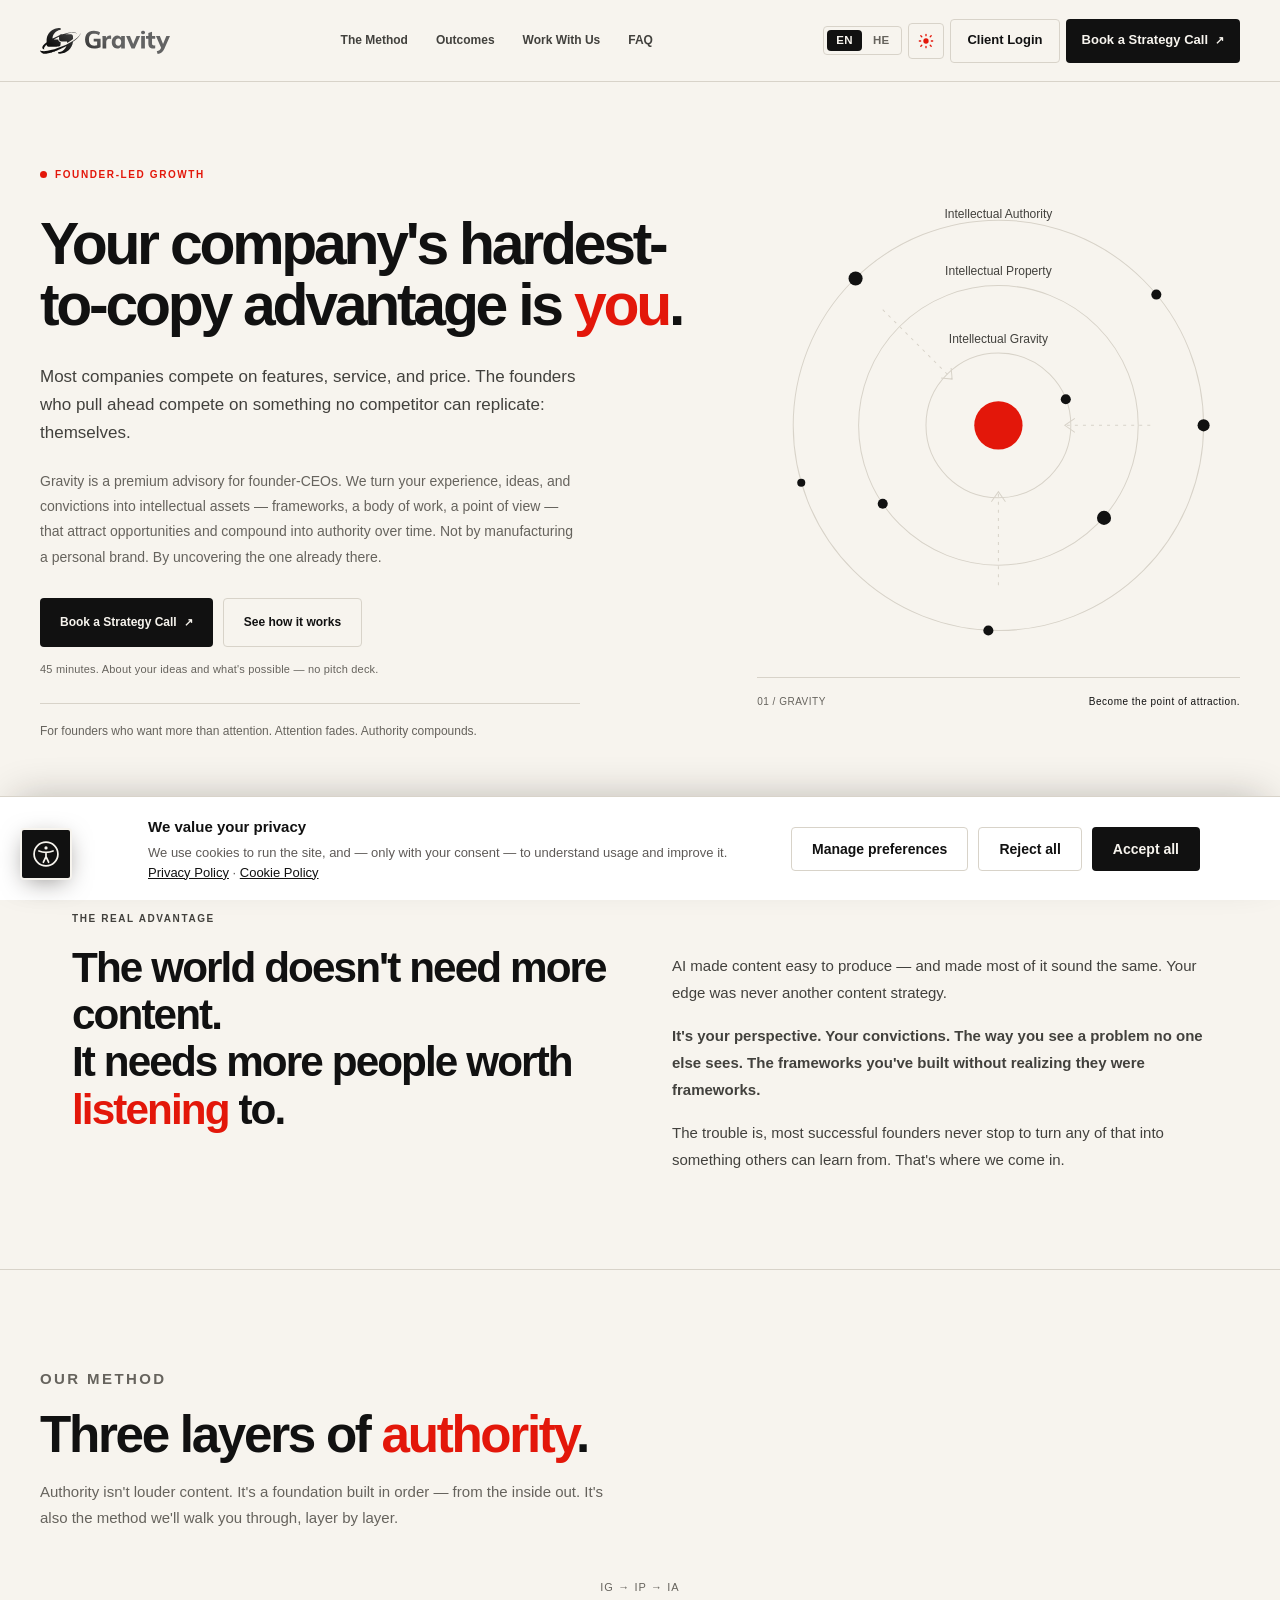
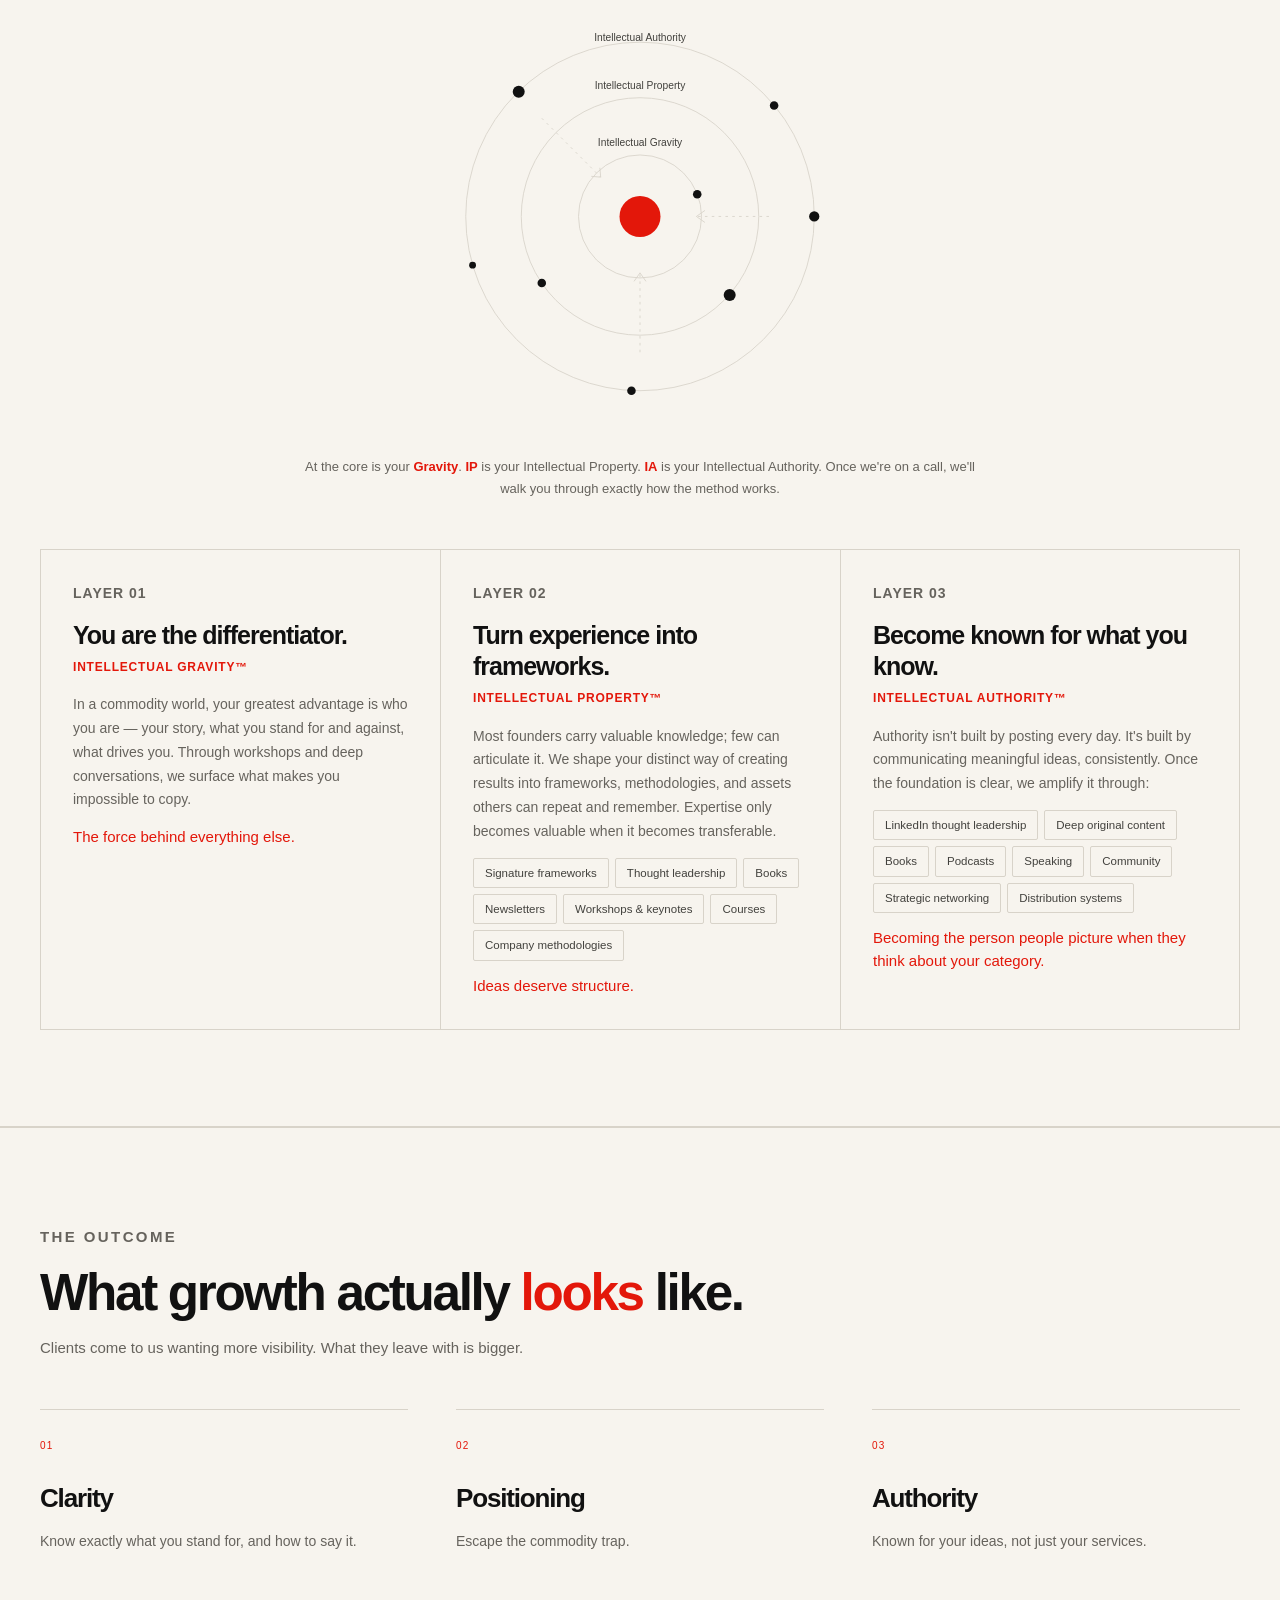
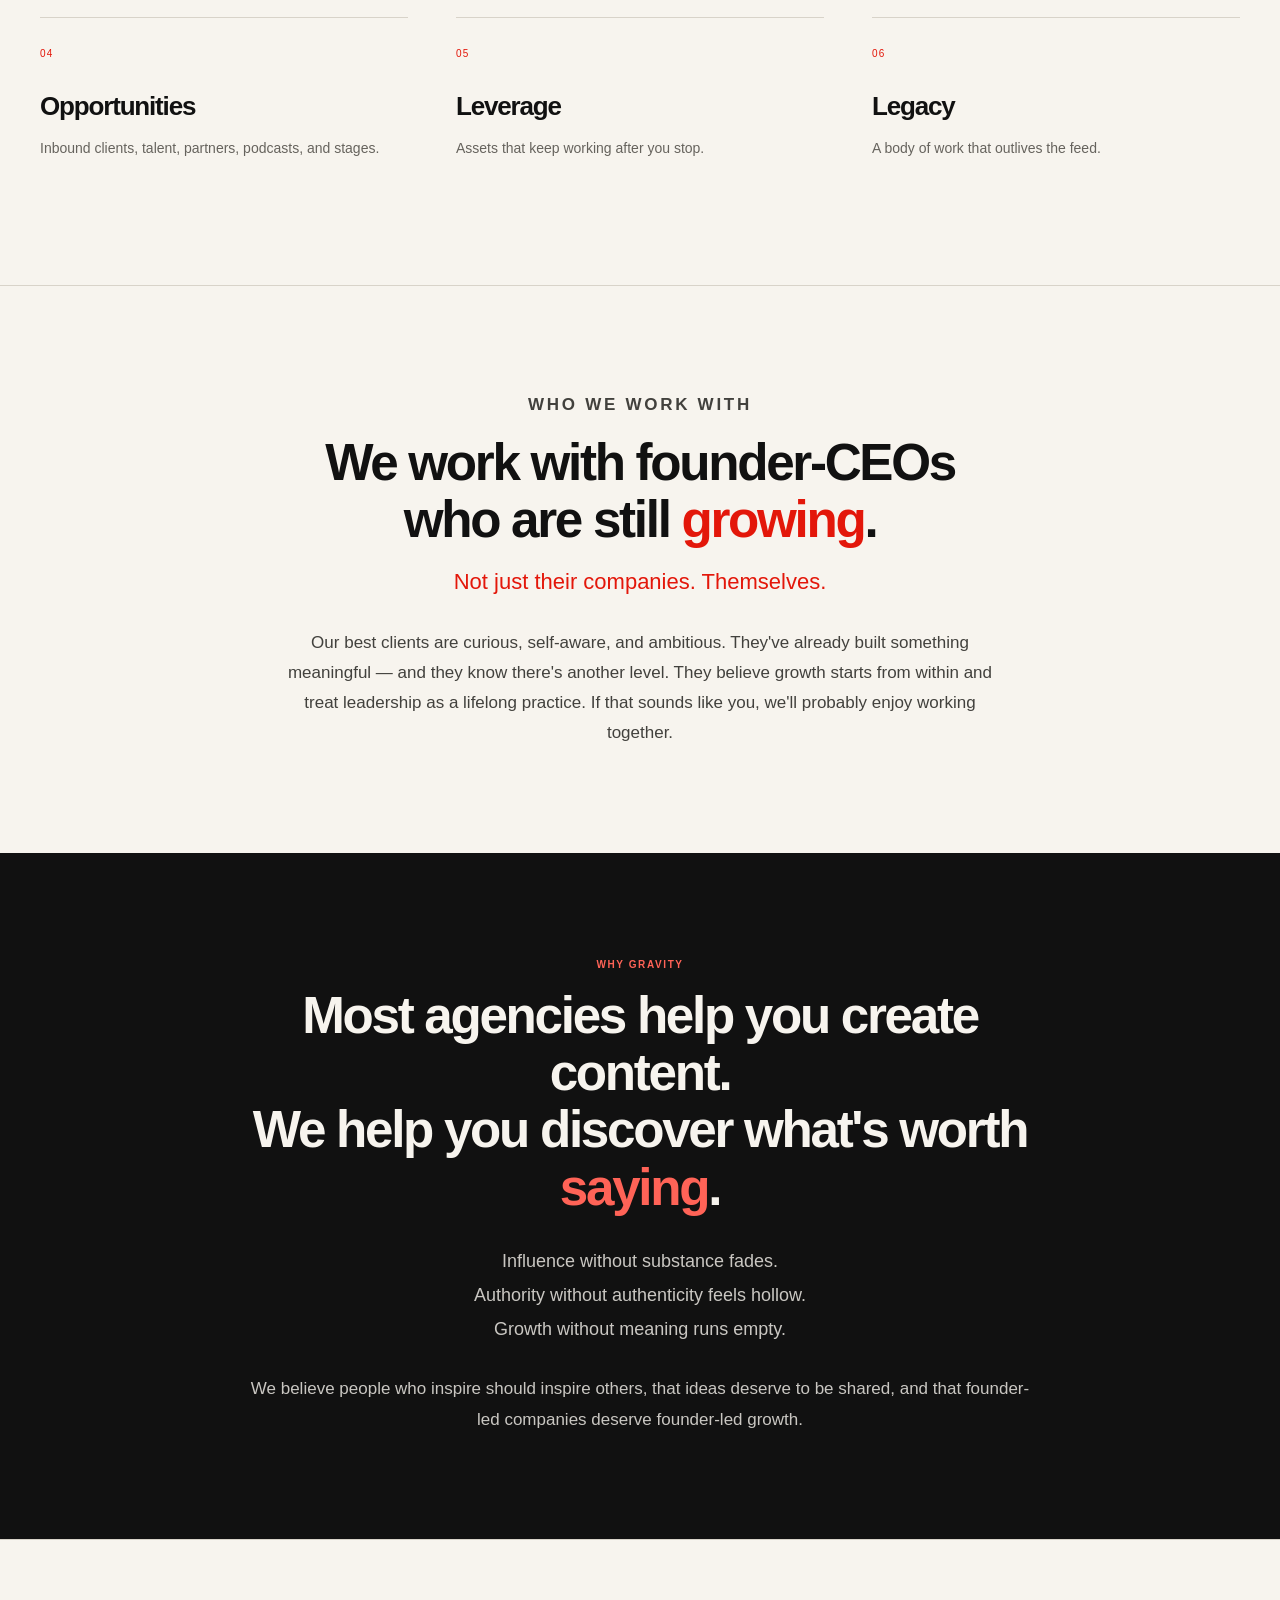
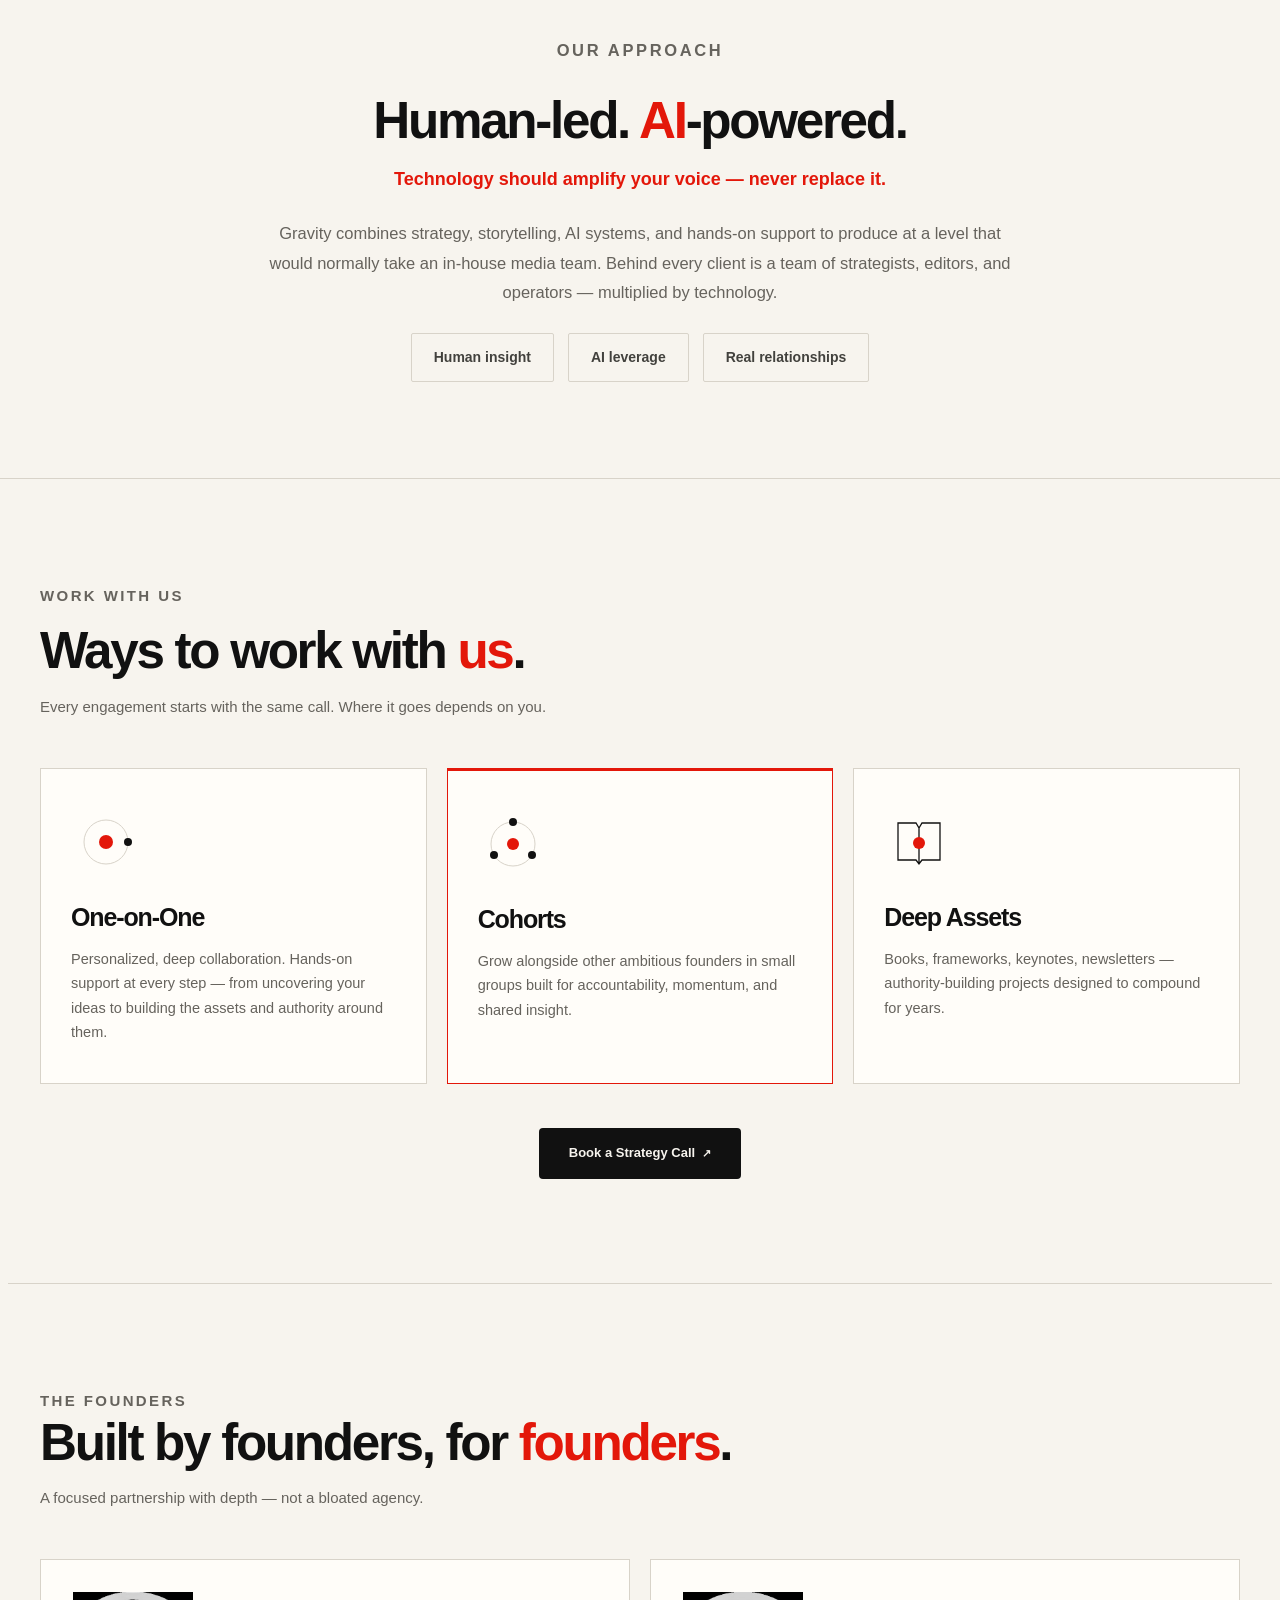
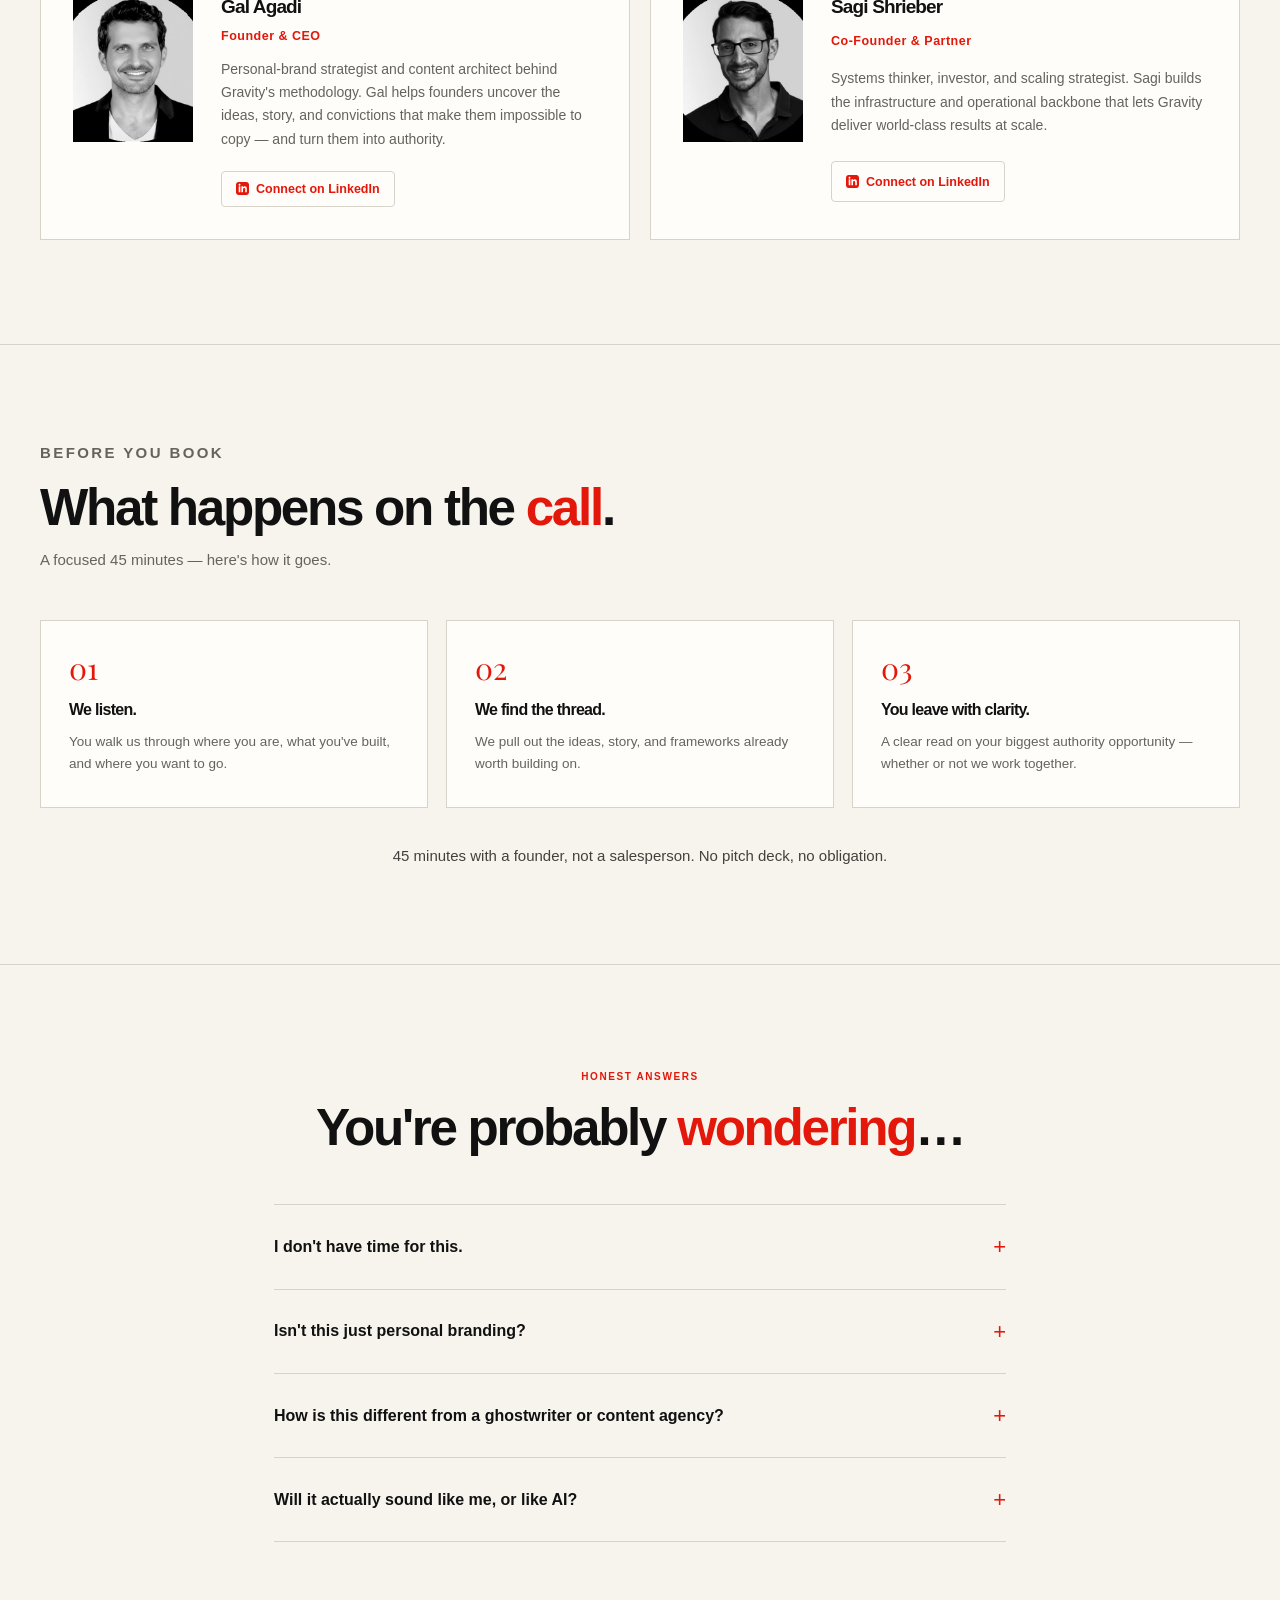
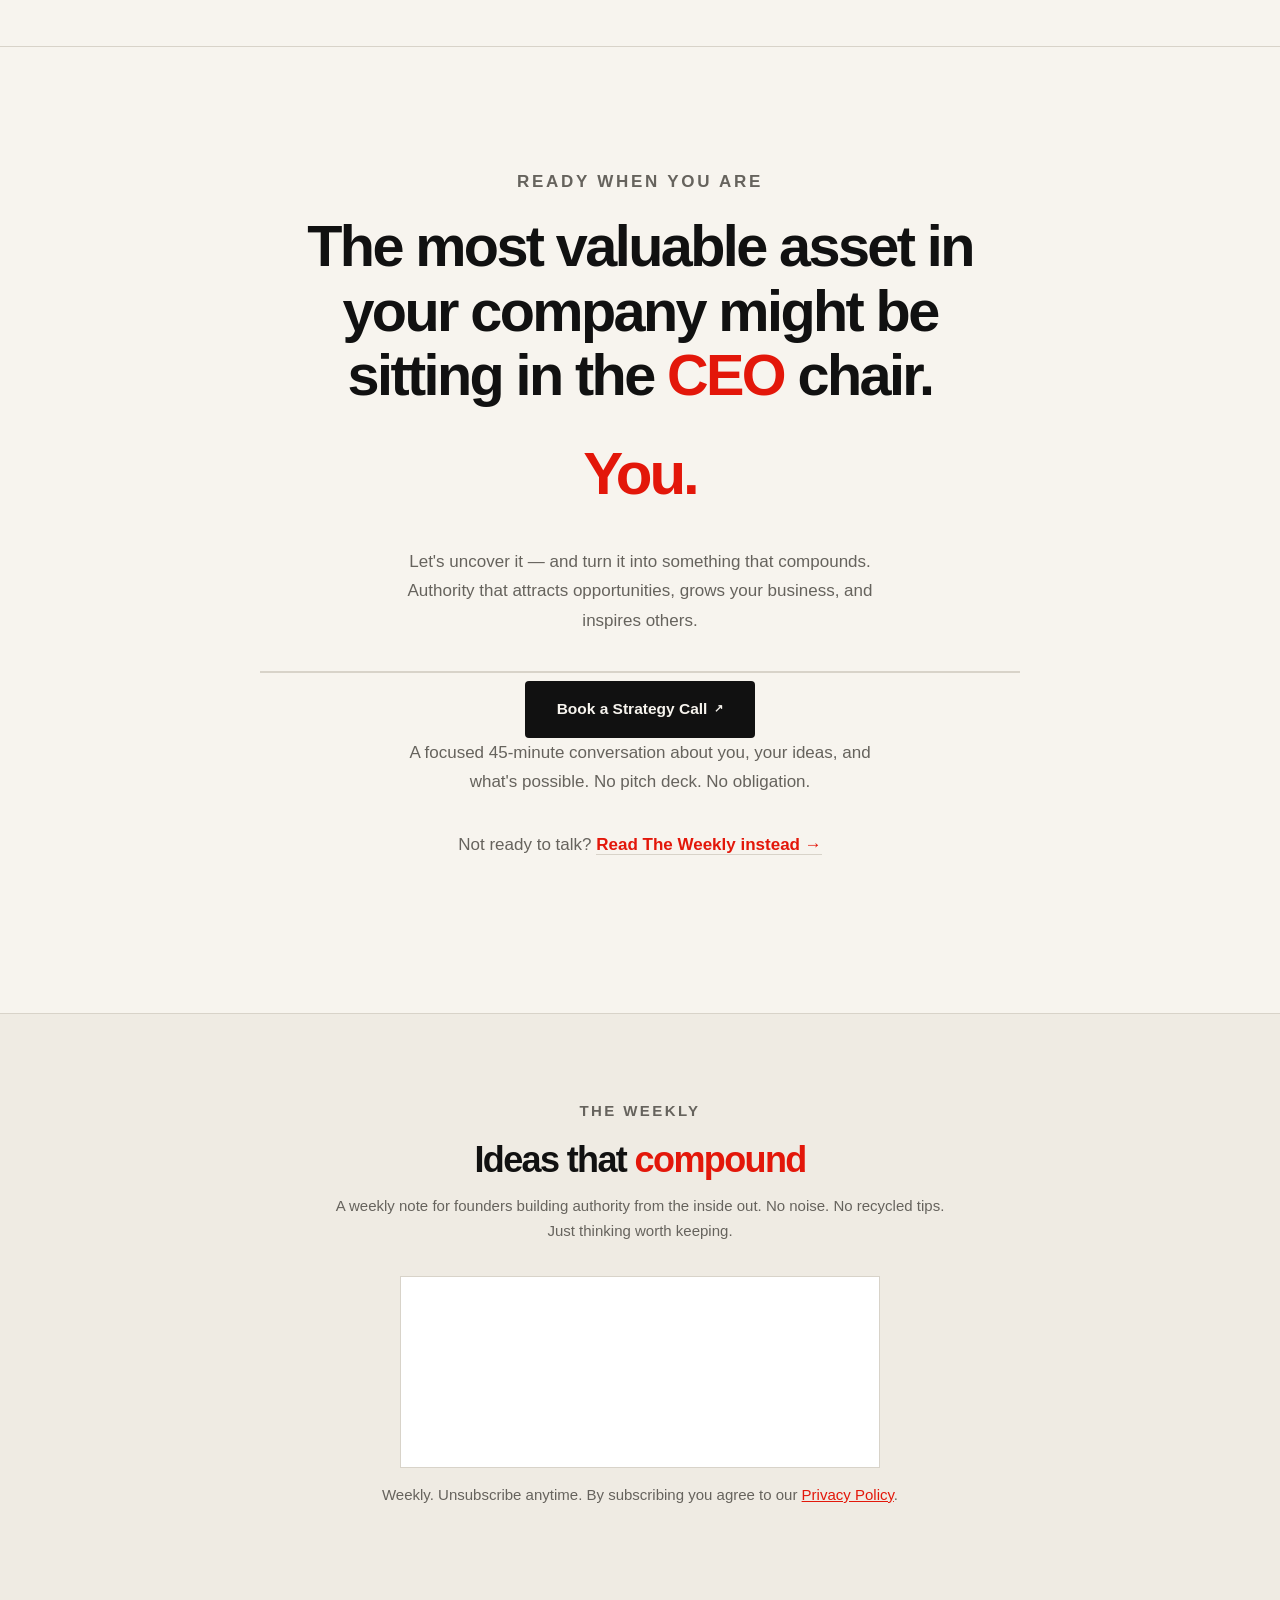
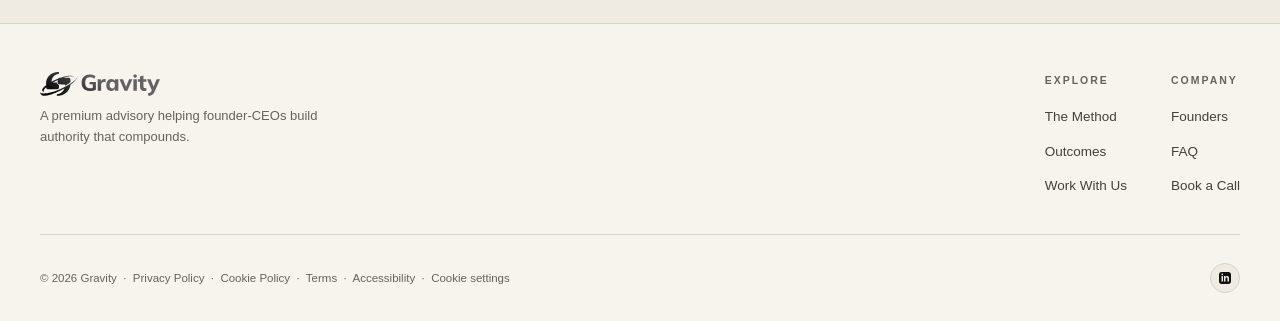
==== commit 9cb4bbed: "Website pass: fix Hebrew meta quotes, load real fonts, slim images, add canonical/OG/JSON-LD Co-Auth" ====
--- a/index.html
+++ b/index.html
@@ -16,6 +16,7 @@
   }catch(e){}})();
   </script>
   <title>Gravity — Authority That Compounds for Founder-CEOs</title>
+  <link rel="canonical" href="https://growgravity.com/">
   <link rel="alternate" hreflang="en" href="https://growgravity.com/">
   <link rel="alternate" hreflang="he" href="https://growgravity.com/he">
   <link rel="alternate" hreflang="x-default" href="https://growgravity.com/">
@@ -24,13 +25,20 @@
   <meta property="og:description" content="The founders who stand out don't compete on features or price. They compete on themselves. Gravity helps you turn experience, ideas, and convictions into authority that compounds.">
   <meta property="og:url" content="https://growgravity.com">
   <meta property="og:type" content="website">
-  <meta property="og:image" content="https://growgravity.com/assets/gravity lite with text.png">
+  <meta property="og:site_name" content="Gravity">
+  <meta property="og:locale" content="en_US">
+  <meta property="og:locale:alternate" content="he_IL">
+  <meta property="og:image:width" content="1200">
+  <meta property="og:image:height" content="630">
+  <meta property="og:image" content="https://growgravity.com/assets/og-gravity.jpg">
   <meta name="twitter:card" content="summary_large_image">
   <meta name="twitter:title" content="You Are the Gravity Behind Your Company's Growth">
   <meta name="twitter:description" content="A premium advisory helping founder-CEOs build authority that compounds.">
   <link rel="icon" type="image/svg+xml" href="assets/Gravity ICON - dark.svg">
   <link rel="preconnect" href="https://fonts.googleapis.com">
   <link rel="preconnect" href="https://fonts.gstatic.com" crossorigin>
+  <link rel="stylesheet" href="https://fonts.googleapis.com/css2?family=Urbanist:wght@400;500;600;700&family=Playfair+Display:ital,wght@0,400;0,500;1,400;1,500&display=swap">
+  <script type="application/ld+json">{"@context":"https://schema.org","@type":"ProfessionalService","name":"Gravity","url":"https://growgravity.com/","logo":"https://growgravity.com/assets/Gravity%20ICON%20-%20dark.svg","description":"A founder-brand agency that turns founder-CEOs' ideas, story and convictions into authority that compounds.","founder":[{"@type":"Person","name":"Gal Agadi","url":"https://www.linkedin.com/in/galagadi/"},{"@type":"Person","name":"Sagi Shrieber","url":"https://www.linkedin.com/in/sagishrieber"}],"inLanguage":"en"}</script>
   <style>
     :root {
       --bg: #F5F0ED;
@@ -758,7 +766,7 @@
   </div>
   <div class="tgrid">
     <div class="tcard fade">
-      <div class="tav"><img src="assets/gal profile image lite.png" alt="Gal Agadi"></div>
+      <div class="tav"><img src="assets/gal-profile.jpg" alt="Gal Agadi" width="220" height="220" loading="lazy" decoding="async"></div>
       <h3>Gal Agadi</h3>
       <p class="role">Founder &amp; CEO</p>
       <p class="bio">Personal-brand strategist and content architect behind Gravity's methodology. Gal helps founders uncover the ideas, story, and convictions that make them impossible to copy — and turn them into authority.</p>
@@ -768,7 +776,7 @@
       </a>
     </div>
     <div class="tcard fade">
-      <div class="tav"><img src="assets/sagi profile pic.png" alt="Sagi Shrieber"></div>
+      <div class="tav"><img src="assets/sagi-profile.jpg" alt="Sagi Shrieber" width="220" height="220" loading="lazy" decoding="async"></div>
       <h3>Sagi Shrieber</h3>
       <p class="role">Co-Founder &amp; Partner</p>
       <p class="bio">Systems thinker, investor, and scaling strategist. Sagi builds the infrastructure and operational backbone that lets Gravity deliver world-class results at scale.</p>
--- a/design-system/tokens.css
+++ b/design-system/tokens.css
@@ -1,5 +1,4 @@
 /* Gravity / Book-to-web foundations. Semantic tokens are shared across every page. */
-@import url('https://fonts.googleapis.com/css2?family=Inter:wght@400;500;600;700;800;900&family=Heebo:wght@400;500;600;700;800;900&display=swap');
 :root {
  --gravity-paper:#F7F4EE; --gravity-ink:#111111; --gravity-red:#E3170A; --gravity-rule:#D8D3C9;
  --font-body:'Inter',Arial,sans-serif; --font-display:'Inter',Arial,sans-serif;
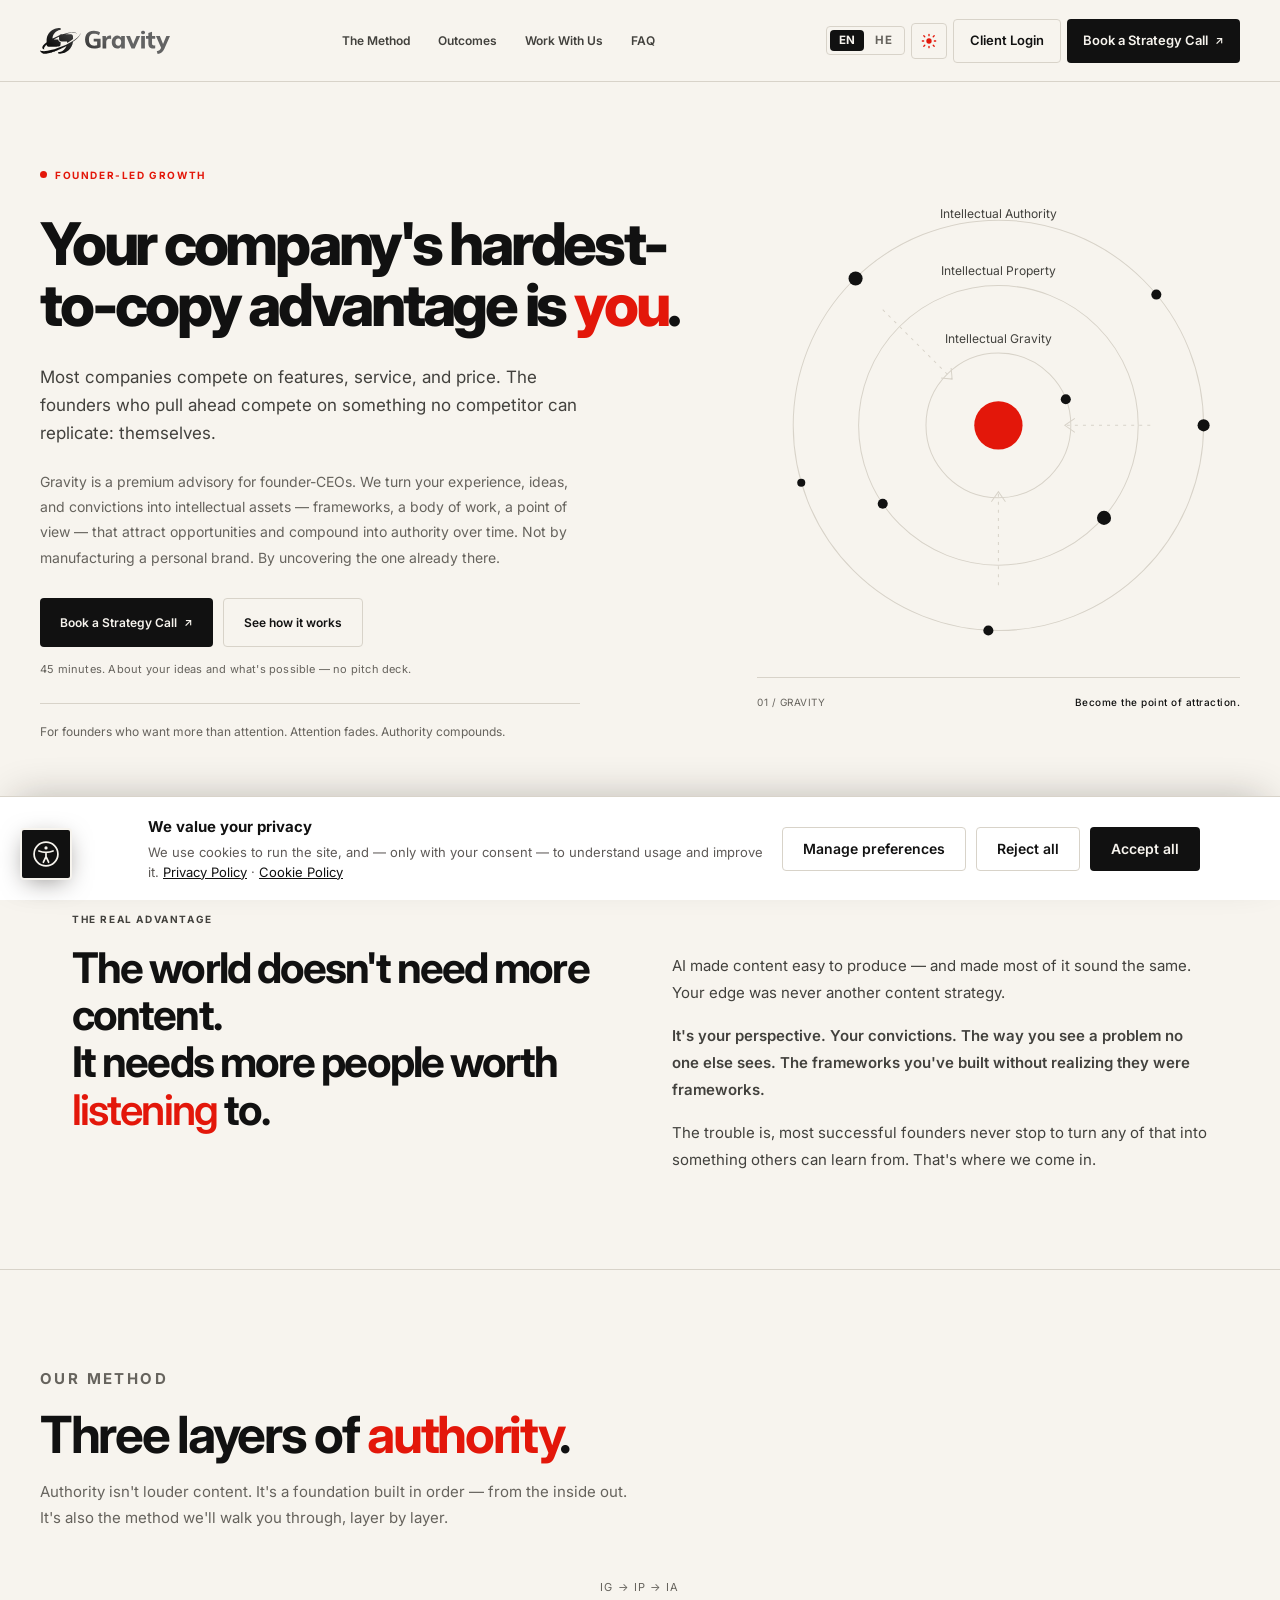
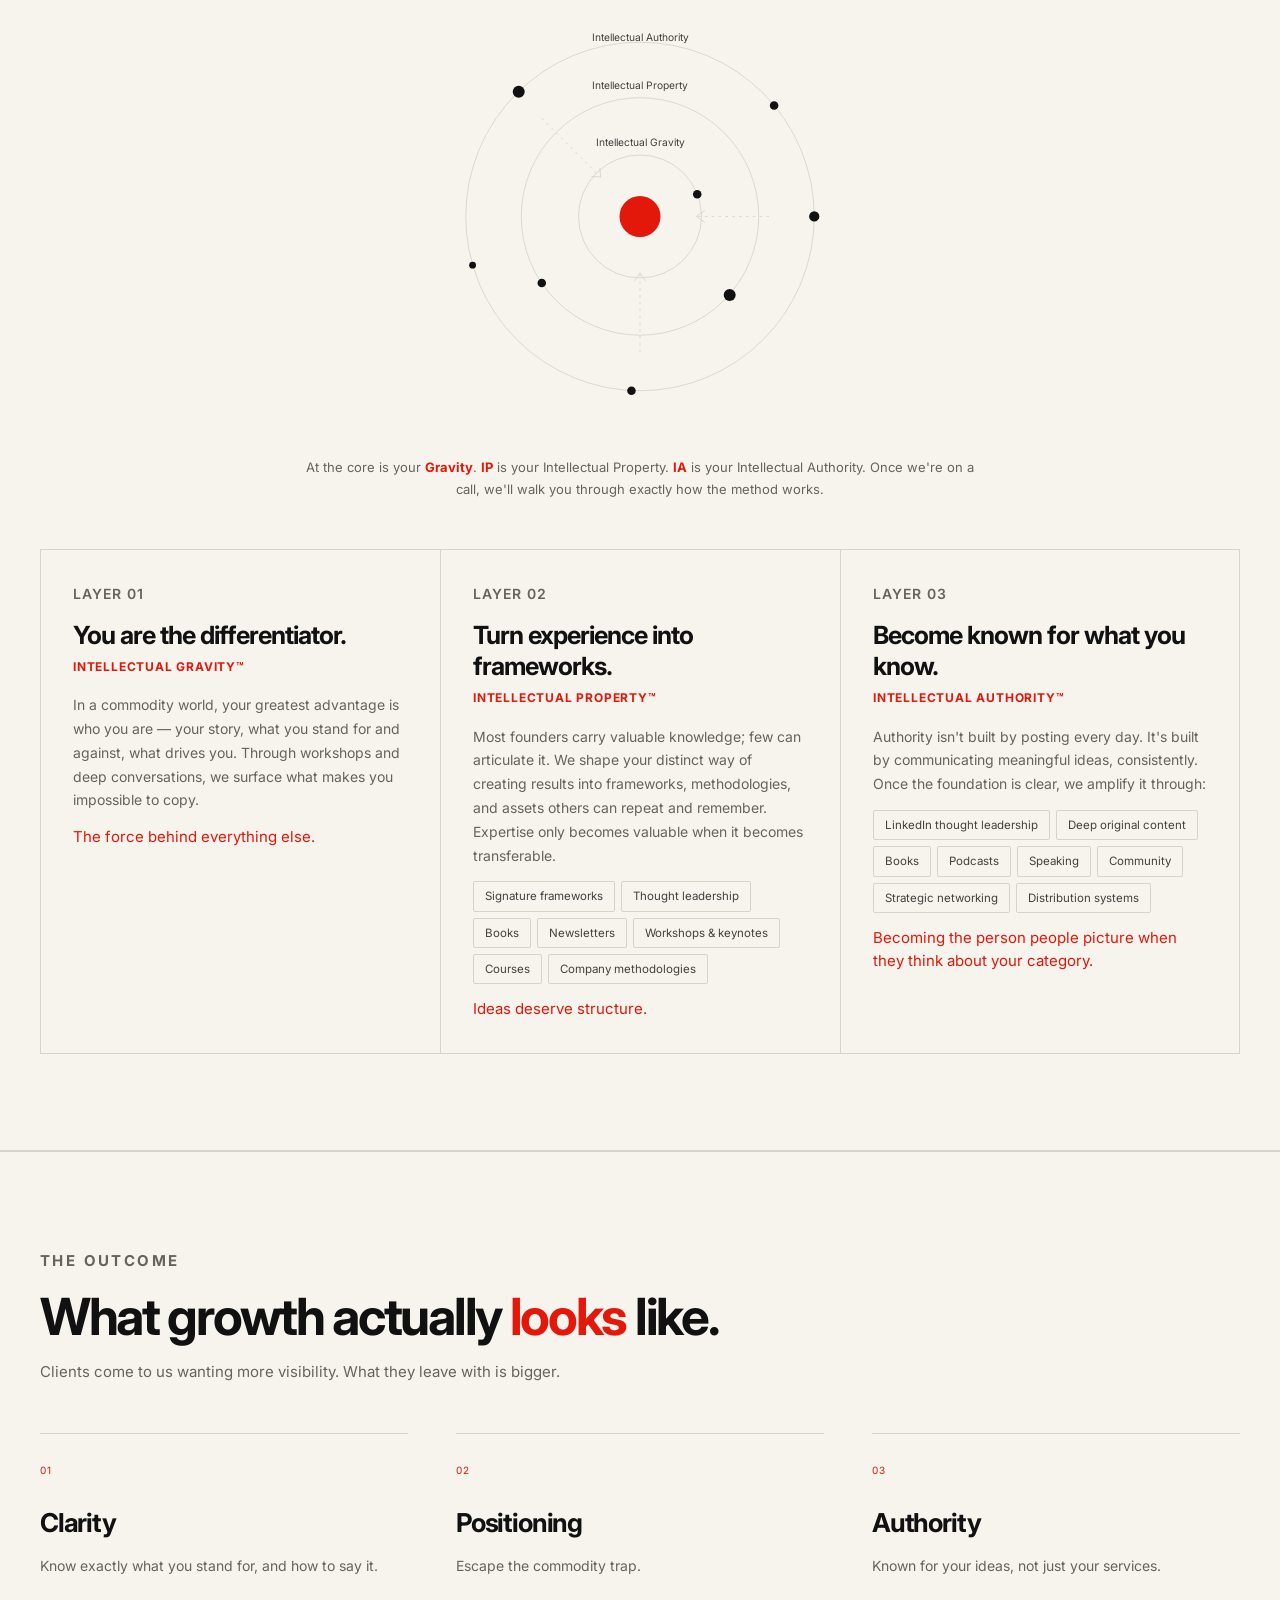
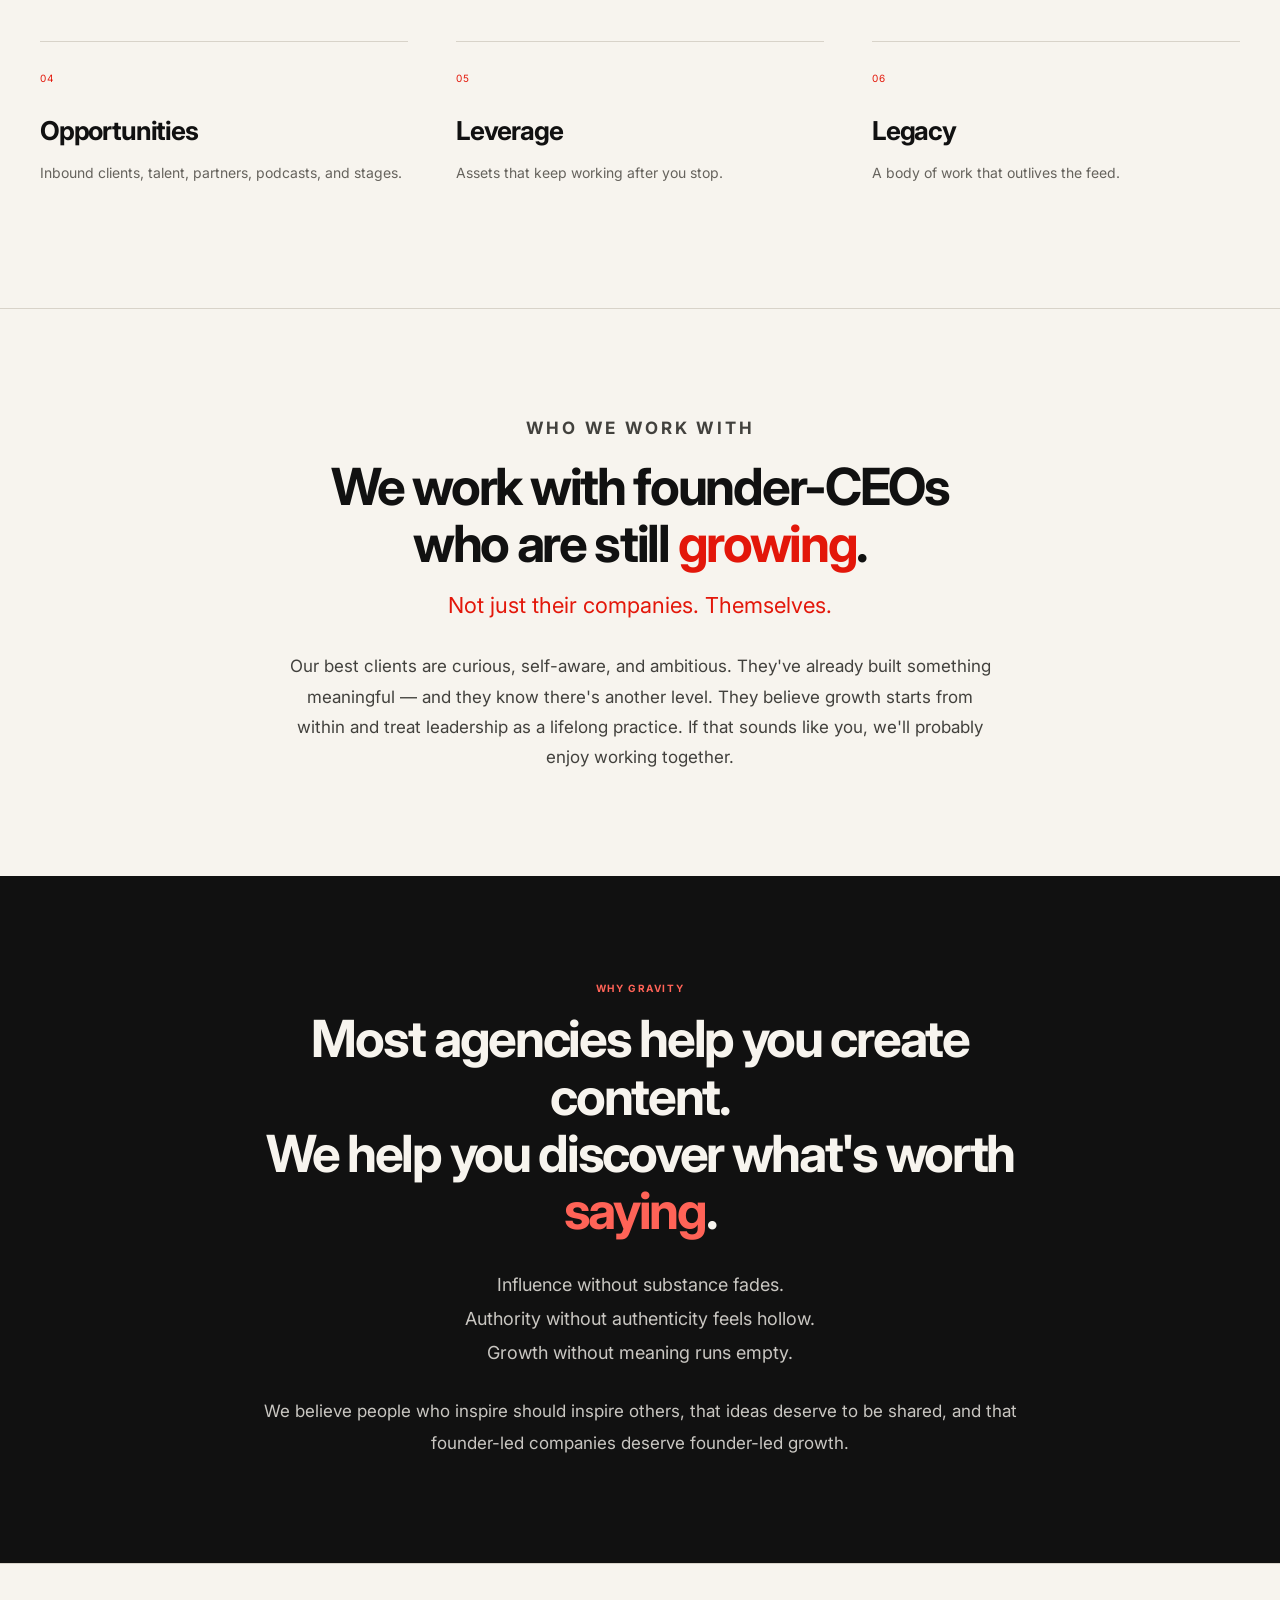
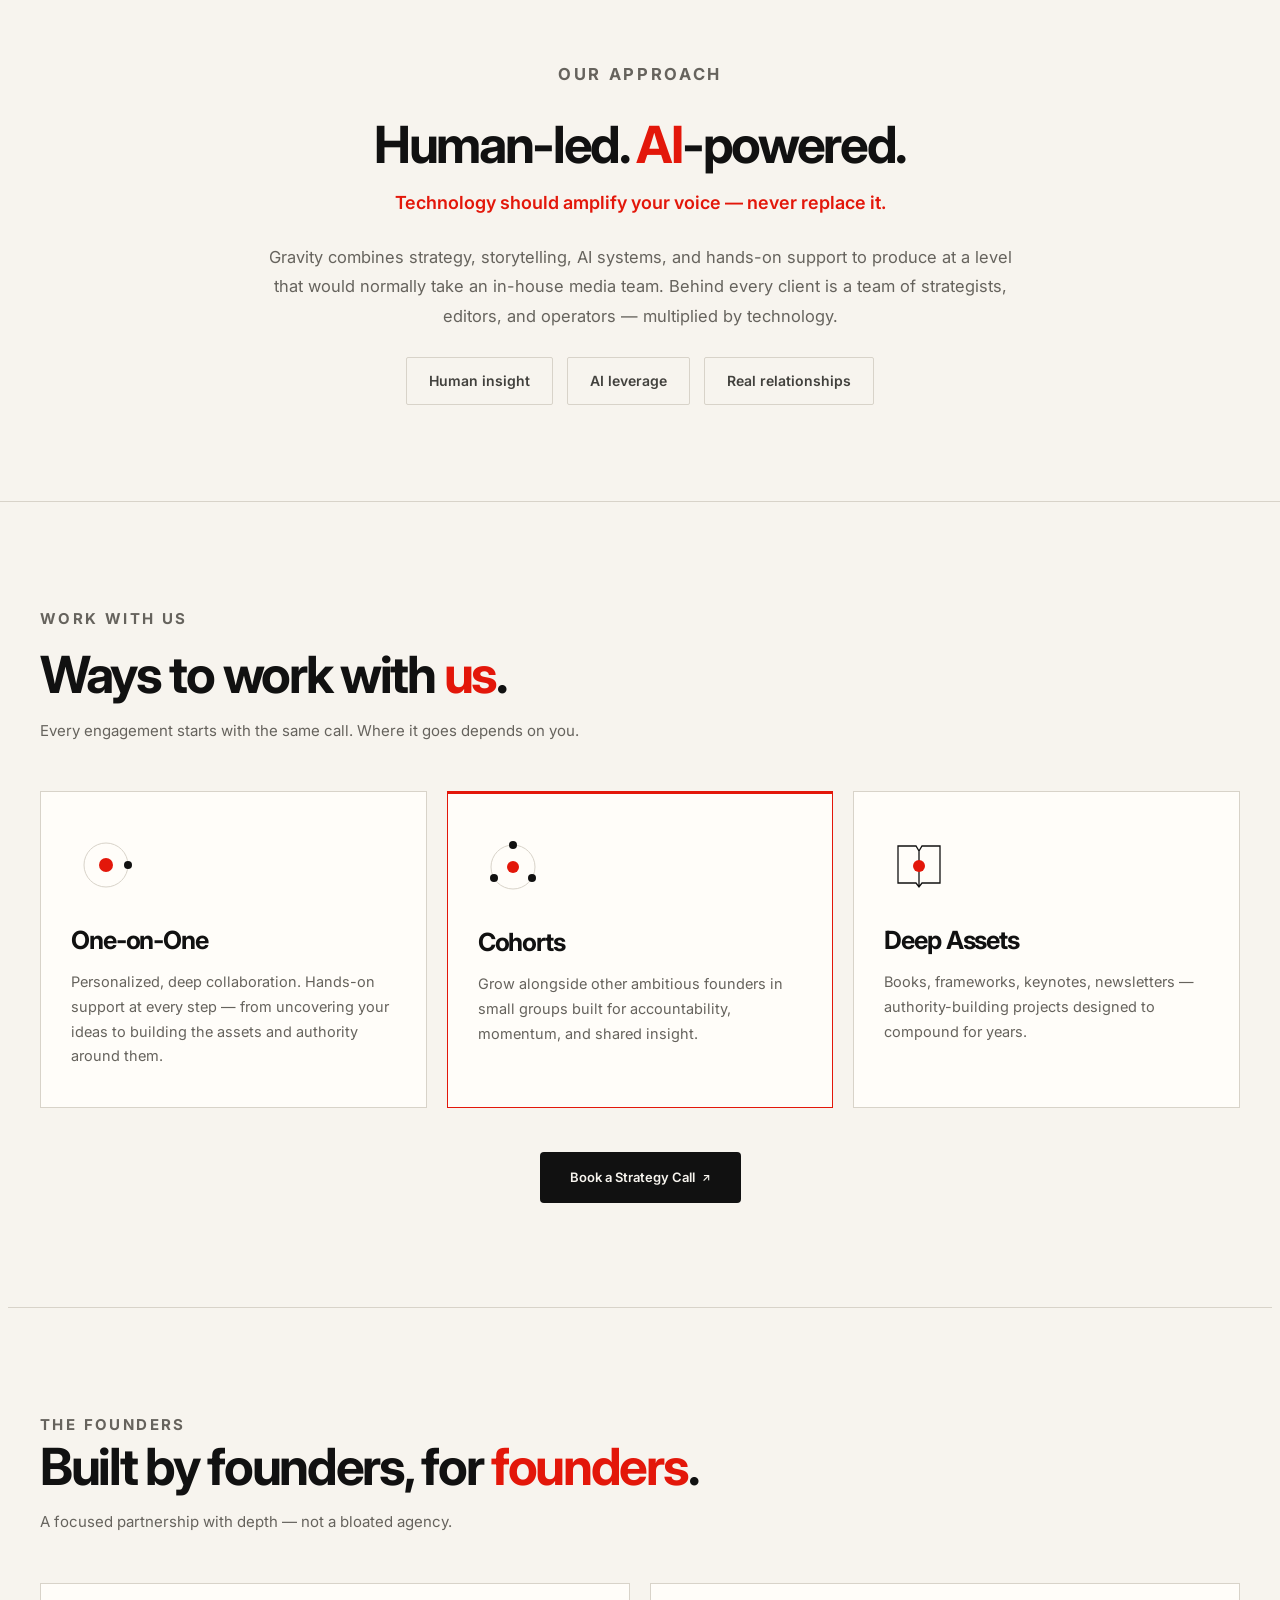
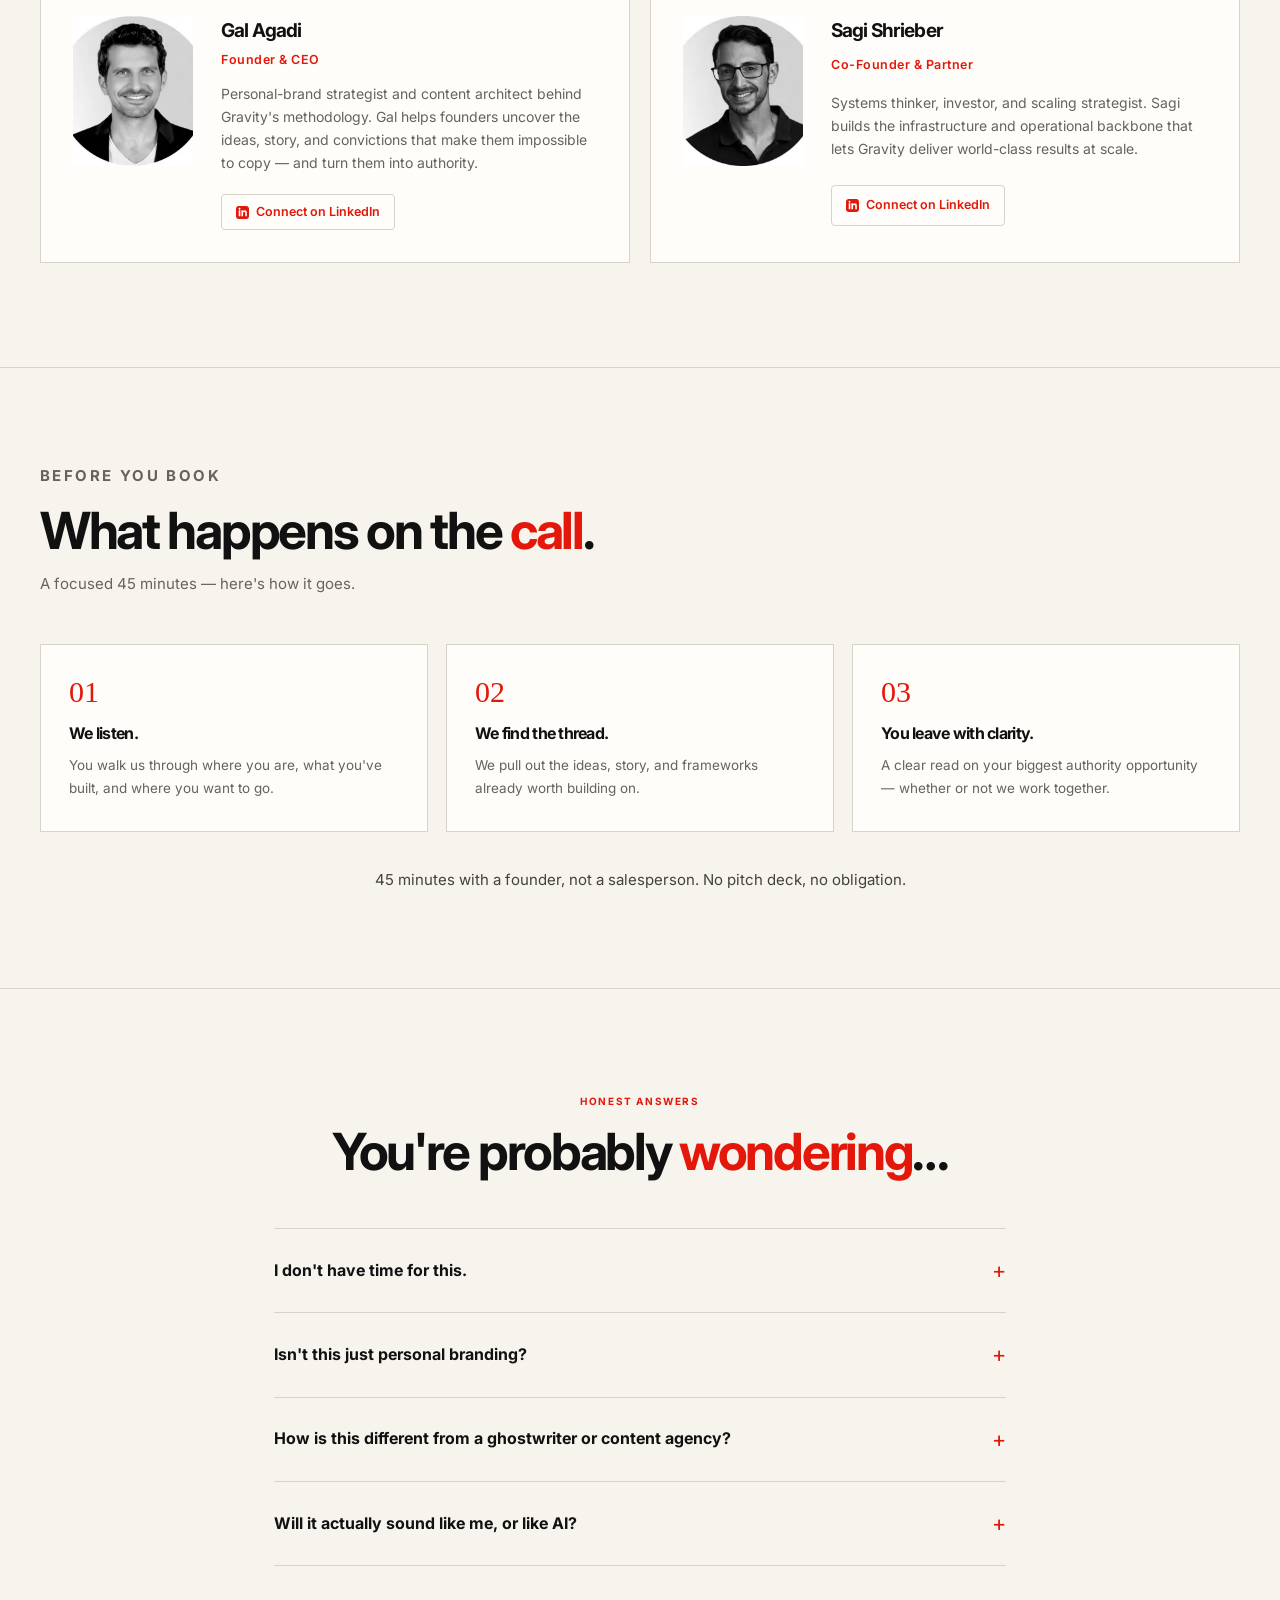
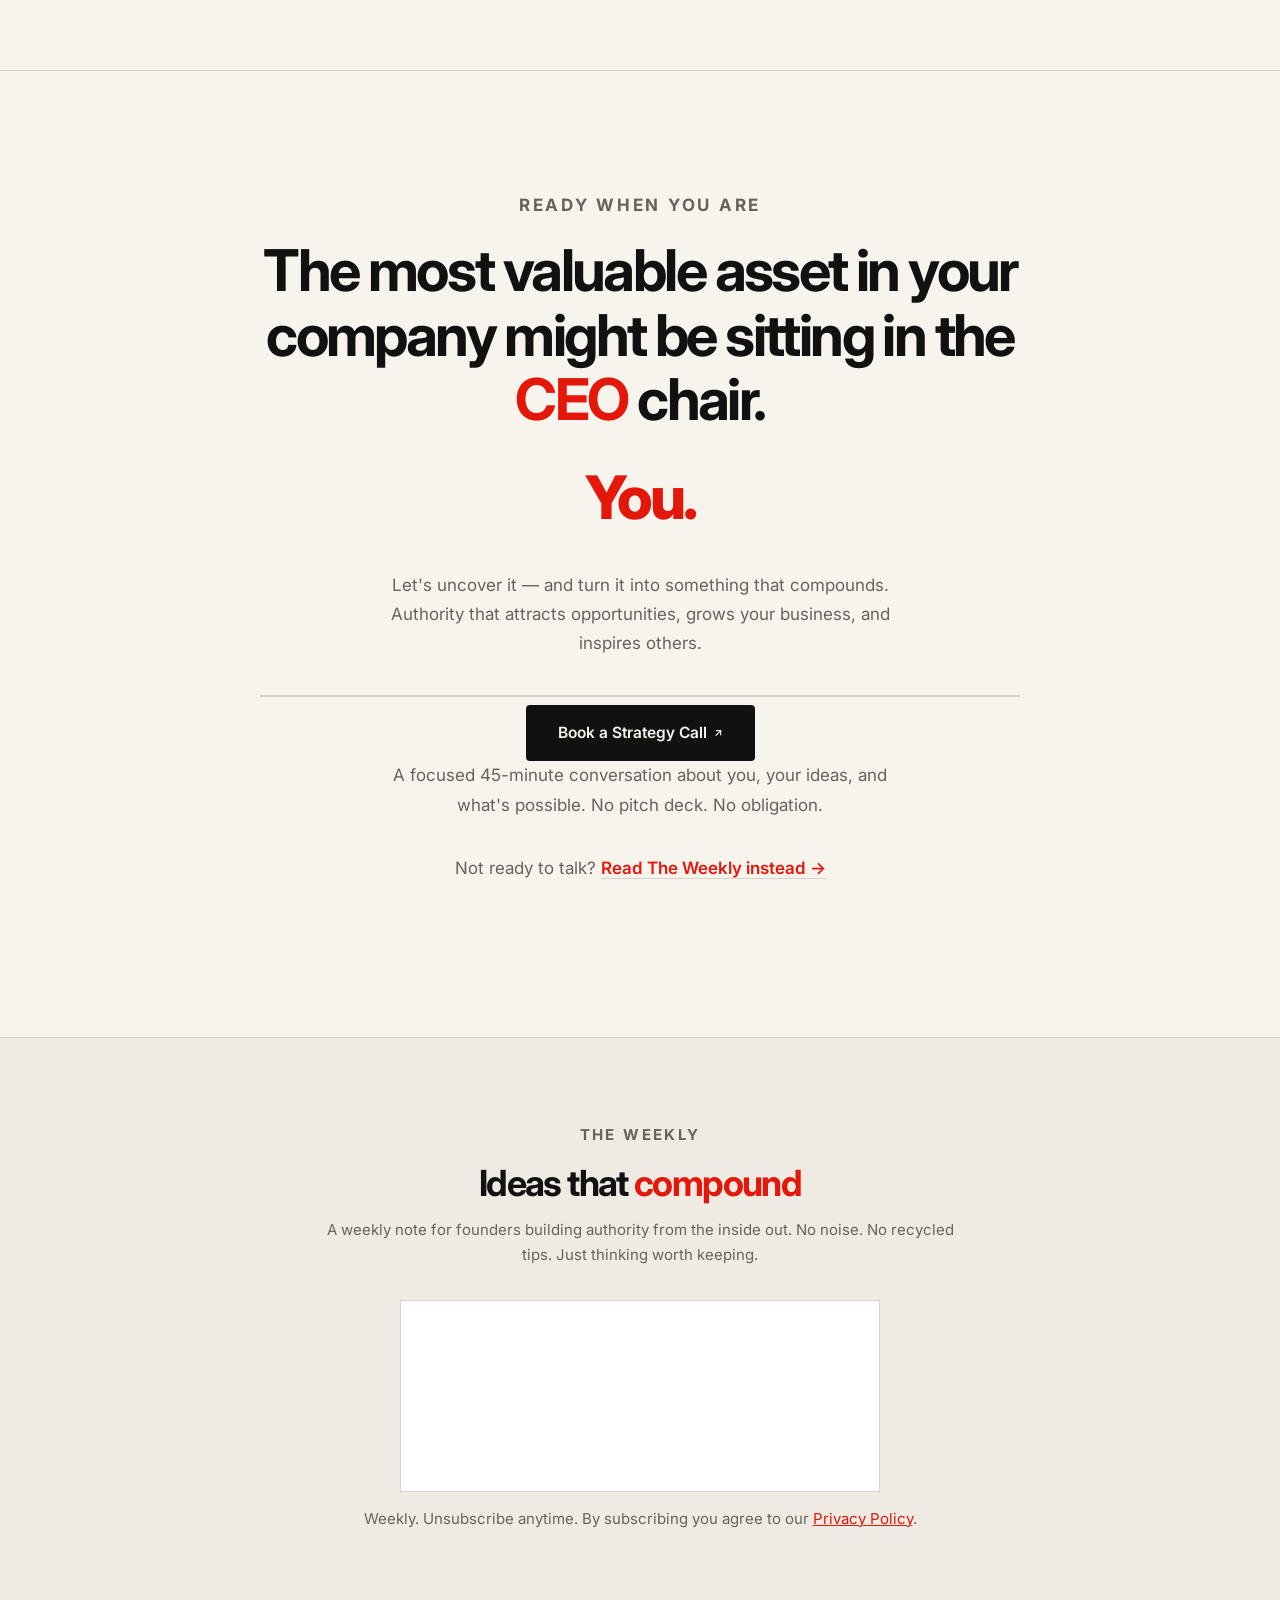
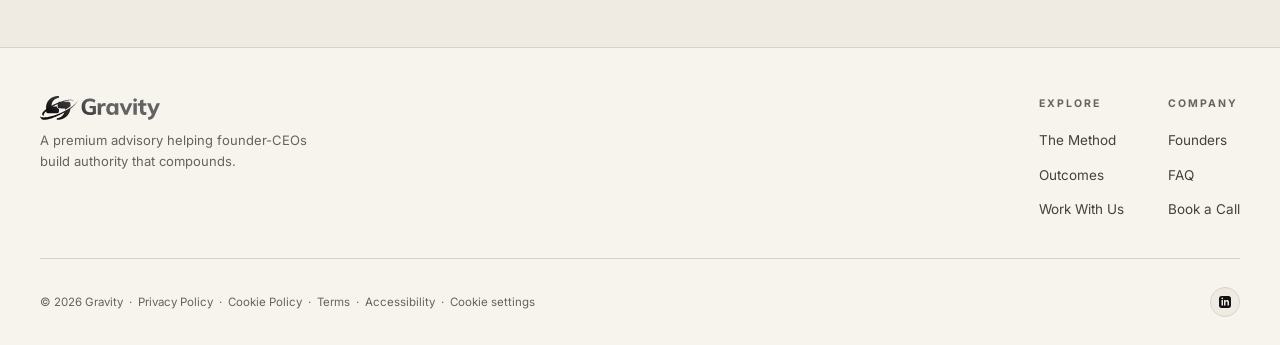
==== commit a06ce844: "Gravity site pass: 4.7MB to 0.3MB first load, share cards + SEO metadata, phone tap targets - Founde" ====
--- a/index.html
+++ b/index.html
@@ -23,22 +23,23 @@
   <meta name="description" content="Gravity is a premium advisory that helps founder-CEOs turn who they are, what they know, and what they believe into authority that attracts opportunities and compounds over time.">
   <meta property="og:title" content="You Are the Gravity Behind Your Company's Growth">
   <meta property="og:description" content="The founders who stand out don't compete on features or price. They compete on themselves. Gravity helps you turn experience, ideas, and convictions into authority that compounds.">
-  <meta property="og:url" content="https://growgravity.com">
+  <meta property="og:url" content="https://growgravity.com/">
   <meta property="og:type" content="website">
+  <meta property="og:image" content="https://growgravity.com/assets/og-gravity-en.png">
+  <meta property="og:image:width" content="1200">
+  <meta property="og:image:height" content="630">
+  <meta property="og:image:alt" content="Gravity: your hardest-to-copy advantage is you.">
   <meta property="og:site_name" content="Gravity">
   <meta property="og:locale" content="en_US">
   <meta property="og:locale:alternate" content="he_IL">
-  <meta property="og:image:width" content="1200">
-  <meta property="og:image:height" content="630">
-  <meta property="og:image" content="https://growgravity.com/assets/og-gravity.jpg">
   <meta name="twitter:card" content="summary_large_image">
+  <meta name="twitter:image" content="https://growgravity.com/assets/og-gravity-en.png">
   <meta name="twitter:title" content="You Are the Gravity Behind Your Company's Growth">
   <meta name="twitter:description" content="A premium advisory helping founder-CEOs build authority that compounds.">
   <link rel="icon" type="image/svg+xml" href="assets/Gravity ICON - dark.svg">
   <link rel="preconnect" href="https://fonts.googleapis.com">
   <link rel="preconnect" href="https://fonts.gstatic.com" crossorigin>
-  <link rel="stylesheet" href="https://fonts.googleapis.com/css2?family=Urbanist:wght@400;500;600;700&family=Playfair+Display:ital,wght@0,400;0,500;1,400;1,500&display=swap">
-  <script type="application/ld+json">{"@context":"https://schema.org","@type":"ProfessionalService","name":"Gravity","url":"https://growgravity.com/","logo":"https://growgravity.com/assets/Gravity%20ICON%20-%20dark.svg","description":"A founder-brand agency that turns founder-CEOs' ideas, story and convictions into authority that compounds.","founder":[{"@type":"Person","name":"Gal Agadi","url":"https://www.linkedin.com/in/galagadi/"},{"@type":"Person","name":"Sagi Shrieber","url":"https://www.linkedin.com/in/sagishrieber"}],"inLanguage":"en"}</script>
+  <link rel="stylesheet" href="https://fonts.googleapis.com/css2?family=Inter:wght@400;500;600;700;800;900&family=Heebo:wght@400;500;600;700;800;900&display=swap">
   <style>
     :root {
       --bg: #F5F0ED;
@@ -482,6 +483,7 @@
   </style>
   <link rel="stylesheet" href="/design-system/tokens.css">
   <link rel="stylesheet" href="/design-system/site.css">
+  <script type="application/ld+json">{"@context": "https://schema.org", "@type": "Organization", "name": "Gravity", "url": "https://growgravity.com/", "logo": "https://growgravity.com/assets/gravity-logo-dark.png", "description": "Gravity is a premium advisory that helps founder-CEOs turn who they are, what they know, and what they believe into authority that attracts opportunities and compounds over time.", "inLanguage": "en", "founder": [{"@type": "Person", "name": "Gal Agadi", "sameAs": "https://www.linkedin.com/in/galagadi/"}, {"@type": "Person", "name": "Sagi Shrieber", "sameAs": "https://www.linkedin.com/in/sagishrieber"}]}</script>
 </head>
 <body class="gravity-home">
 <a href="#main" class="skip-link">Skip to content</a>
@@ -766,7 +768,7 @@
   </div>
   <div class="tgrid">
     <div class="tcard fade">
-      <div class="tav"><img src="assets/gal-profile.jpg" alt="Gal Agadi" width="220" height="220" loading="lazy" decoding="async"></div>
+      <div class="tav"><img src="/assets/gal-agadi-240.webp" alt="Gal Agadi" width="240" height="240" loading="lazy" decoding="async"></div>
       <h3>Gal Agadi</h3>
       <p class="role">Founder &amp; CEO</p>
       <p class="bio">Personal-brand strategist and content architect behind Gravity's methodology. Gal helps founders uncover the ideas, story, and convictions that make them impossible to copy — and turn them into authority.</p>
@@ -776,7 +778,7 @@
       </a>
     </div>
     <div class="tcard fade">
-      <div class="tav"><img src="assets/sagi-profile.jpg" alt="Sagi Shrieber" width="220" height="220" loading="lazy" decoding="async"></div>
+      <div class="tav"><img src="/assets/sagi-shrieber-240.webp" alt="Sagi Shrieber" width="240" height="240" loading="lazy" decoding="async"></div>
       <h3>Sagi Shrieber</h3>
       <p class="role">Co-Founder &amp; Partner</p>
       <p class="bio">Systems thinker, investor, and scaling strategist. Sagi builds the infrastructure and operational backbone that lets Gravity deliver world-class results at scale.</p>
@@ -951,7 +953,17 @@
   // Newsletter signup is handled by the embedded Substack form (growgravityil.substack.com).
   // Substack records consent + sends the double opt-in confirmation and manages unsubscribe.
 </script>
-<script src="https://asset-tidycal.b-cdn.net/js/embed.js" async></script>
+<script>
+  // Load the TidyCal booking calendar (about 1.6 MB) only when the visitor nears the booking section.
+  (function(){
+    var box=document.getElementById('tidycal-embed'),done=false;
+    function load(){if(done)return;done=true;var s=document.createElement('script');s.src='https://asset-tidycal.b-cdn.net/js/embed.js';s.async=true;document.body.appendChild(s);}
+    if(!box||!('IntersectionObserver' in window)){load();return;}
+    new IntersectionObserver(function(es,o){if(es.some(function(e){return e.isIntersecting})){o.disconnect();load();}},{rootMargin:'800px 0px'}).observe(box);
+    if(location.hash==='#contact')load();
+    window.addEventListener('hashchange',function(){if(location.hash==='#contact')load();});
+  })();
+</script>
 <script src="/compliance.js" defer></script>
 </body>
 </html>
--- a/design-system/site.css
+++ b/design-system/site.css
@@ -64,3 +64,5 @@
 .method-figure{width:min(410px,84vw);margin:24px auto}.method-figure svg{width:100%;height:auto;display:block}
 section[id]{scroll-margin-top:100px}
 .nl-input,.mob-theme,.wfield input,.wfield select,.wstmt .wstmt-body{font-family:var(--font-body)}
+/* Phone tap targets: menu button, language switch and footer links reach ~44px (WCAG 2.5.5 / Apple HIG). */
+@media(max-width:850px){.hamburger{min-width:44px;min-height:44px;align-items:center;justify-content:center;padding:10px}.lang-opt{min-width:36px;min-height:36px;display:inline-flex;align-items:center;justify-content:center}.fcol ul{gap:2px}.fcol a{display:inline-flex;align-items:center;min-height:40px}.fcopy{line-height:2.6}.fcopy-link{display:inline-block;padding:6px 0}}
